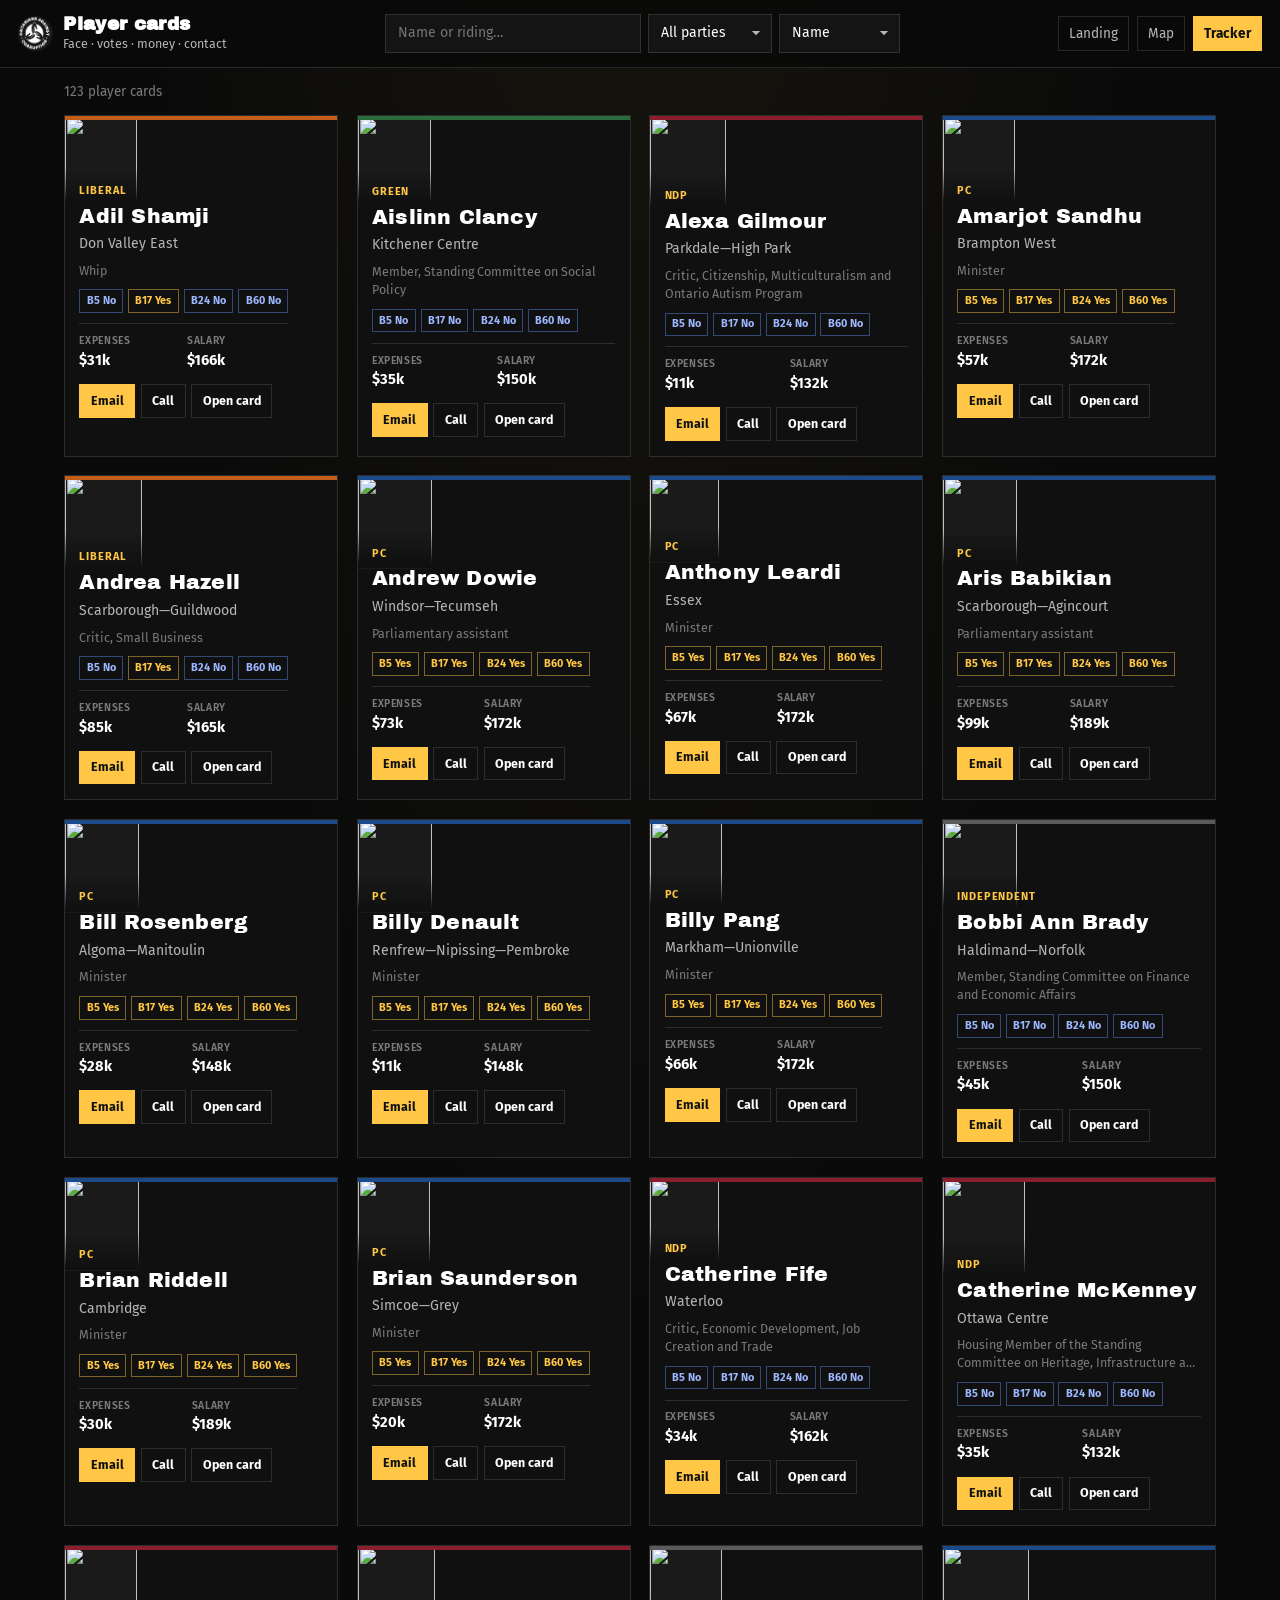
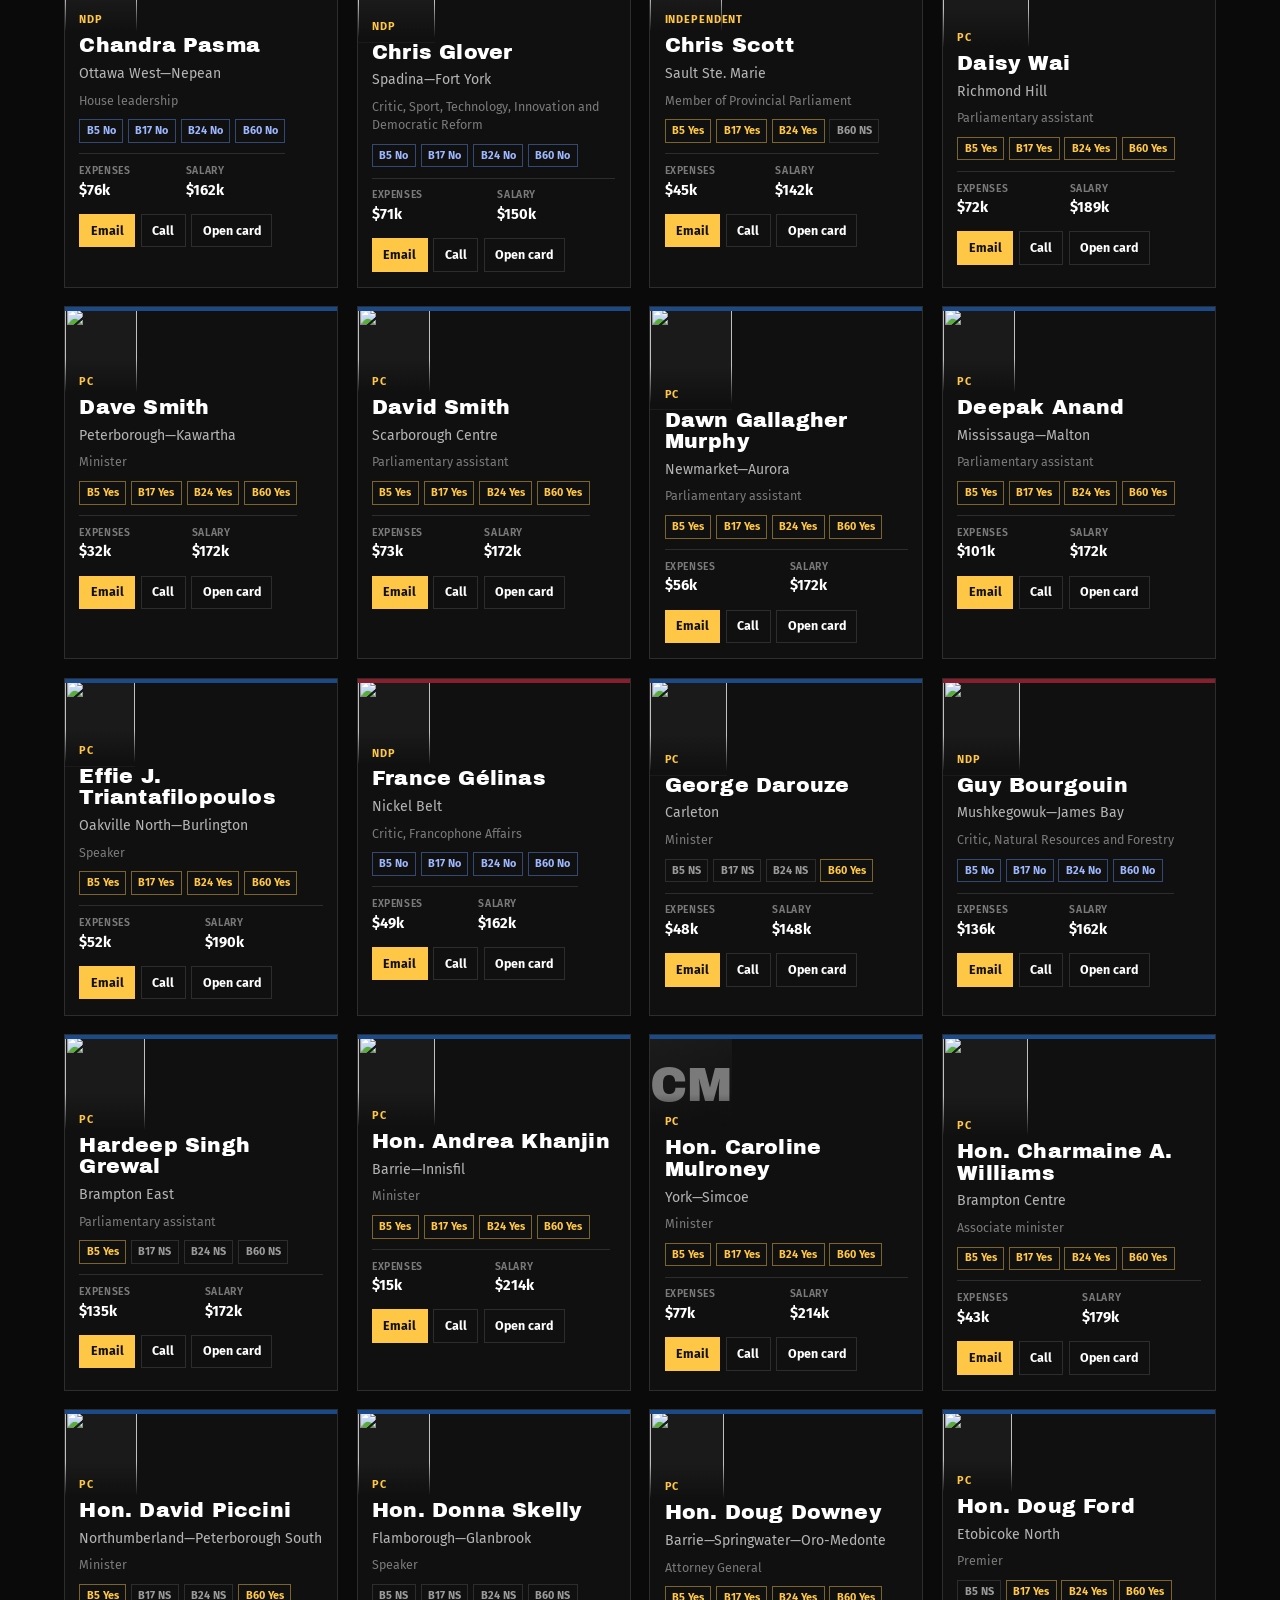
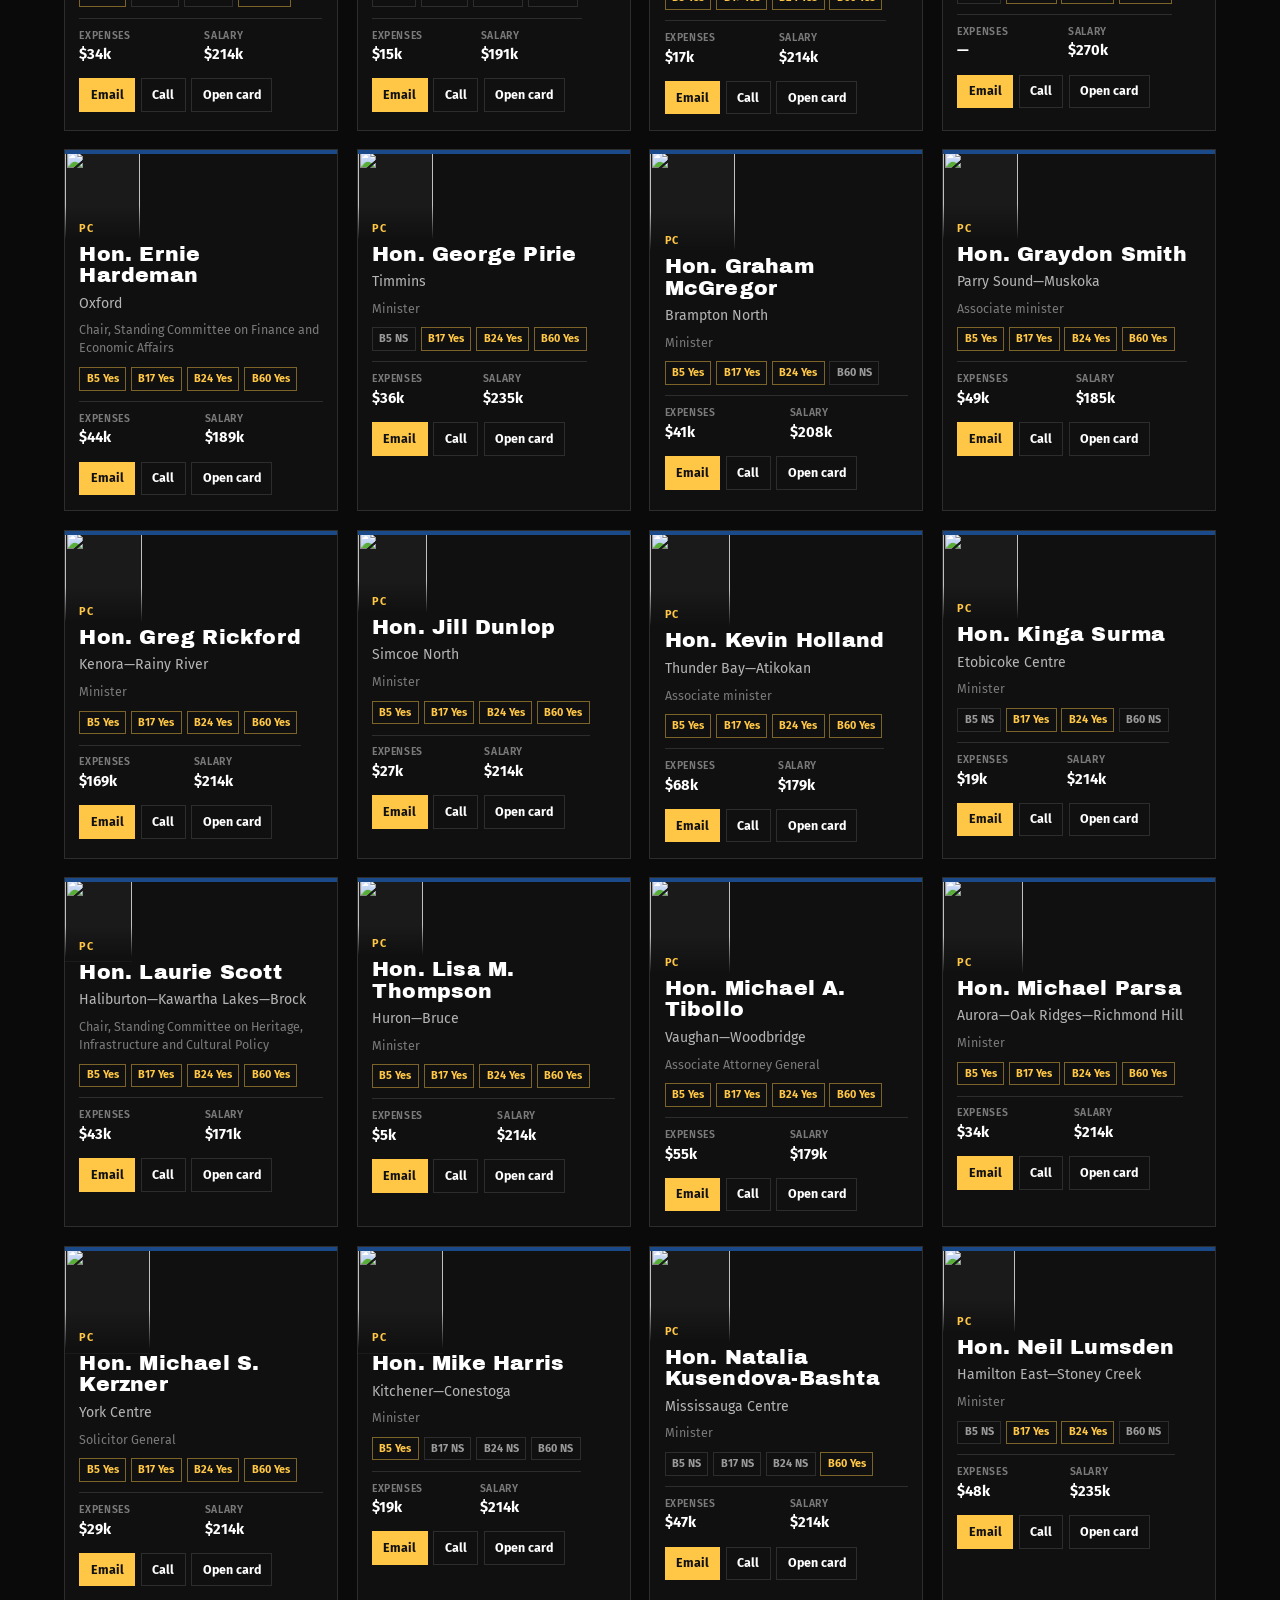
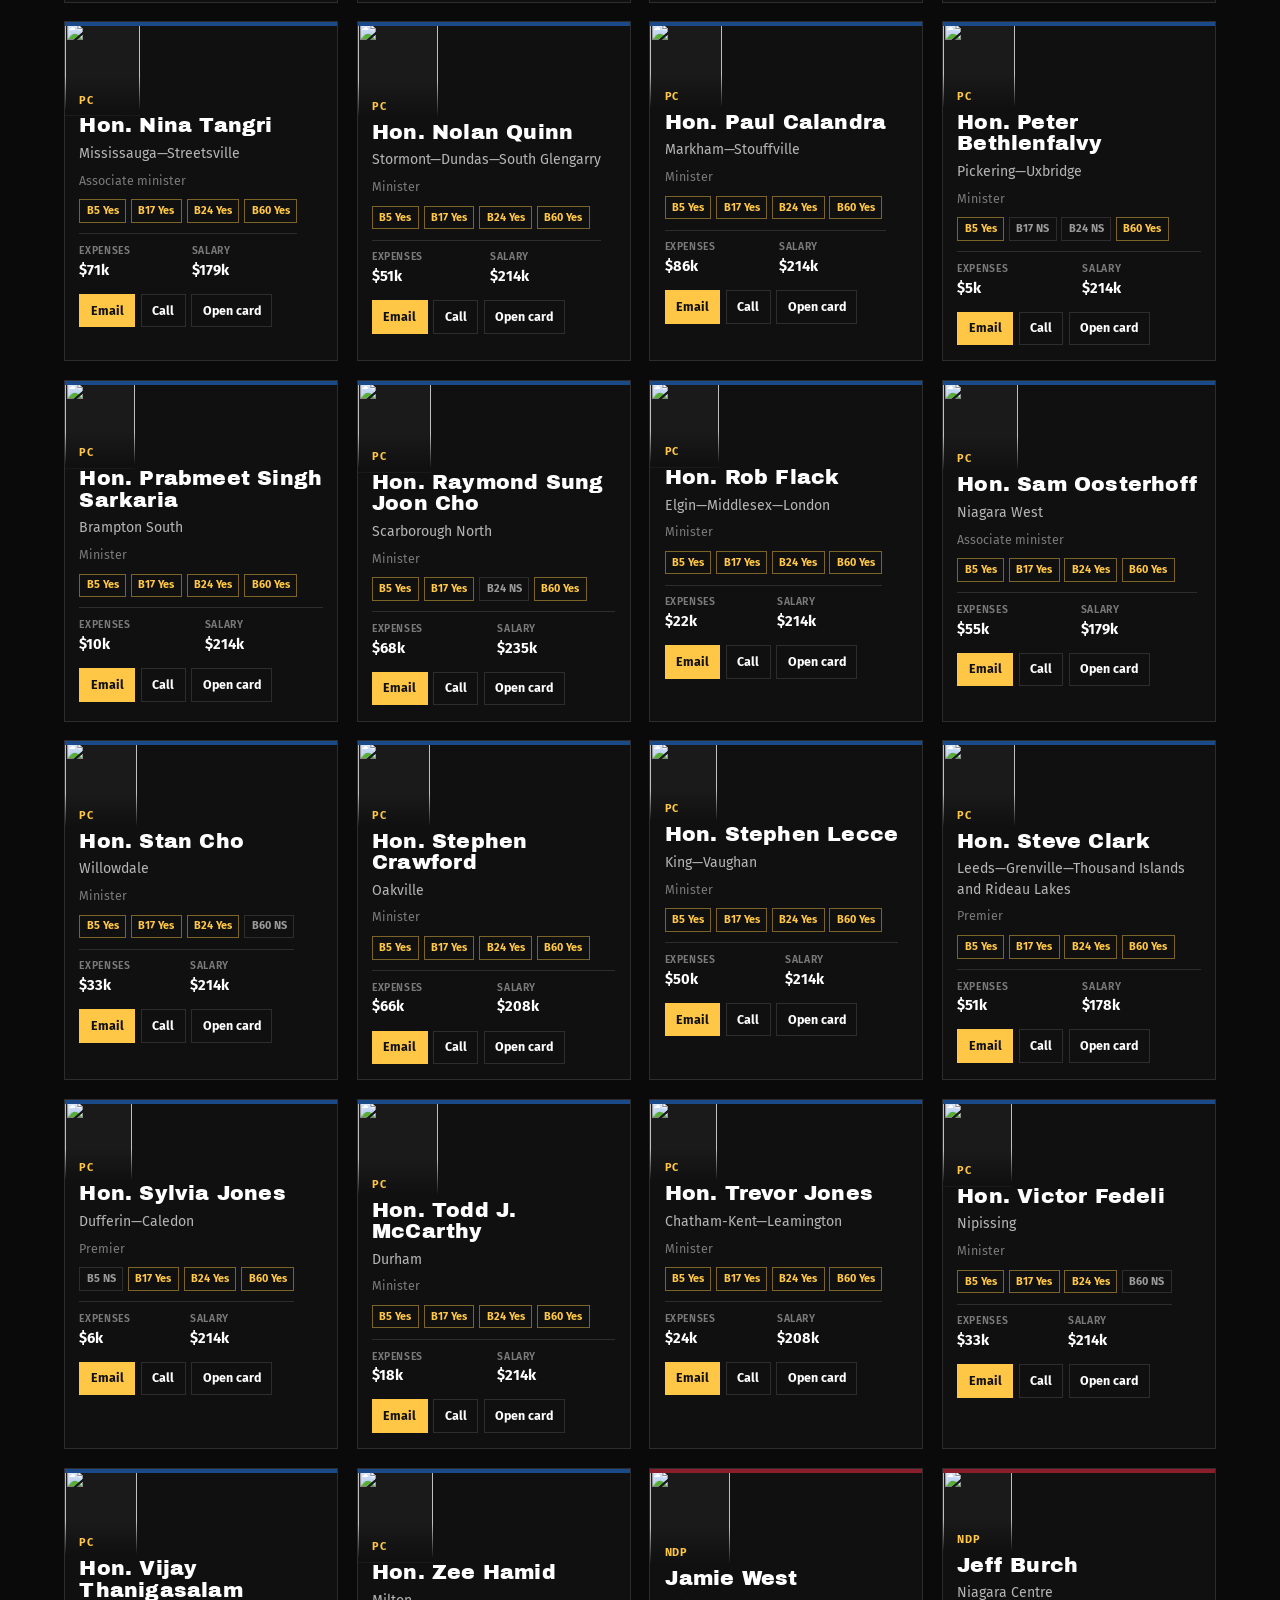
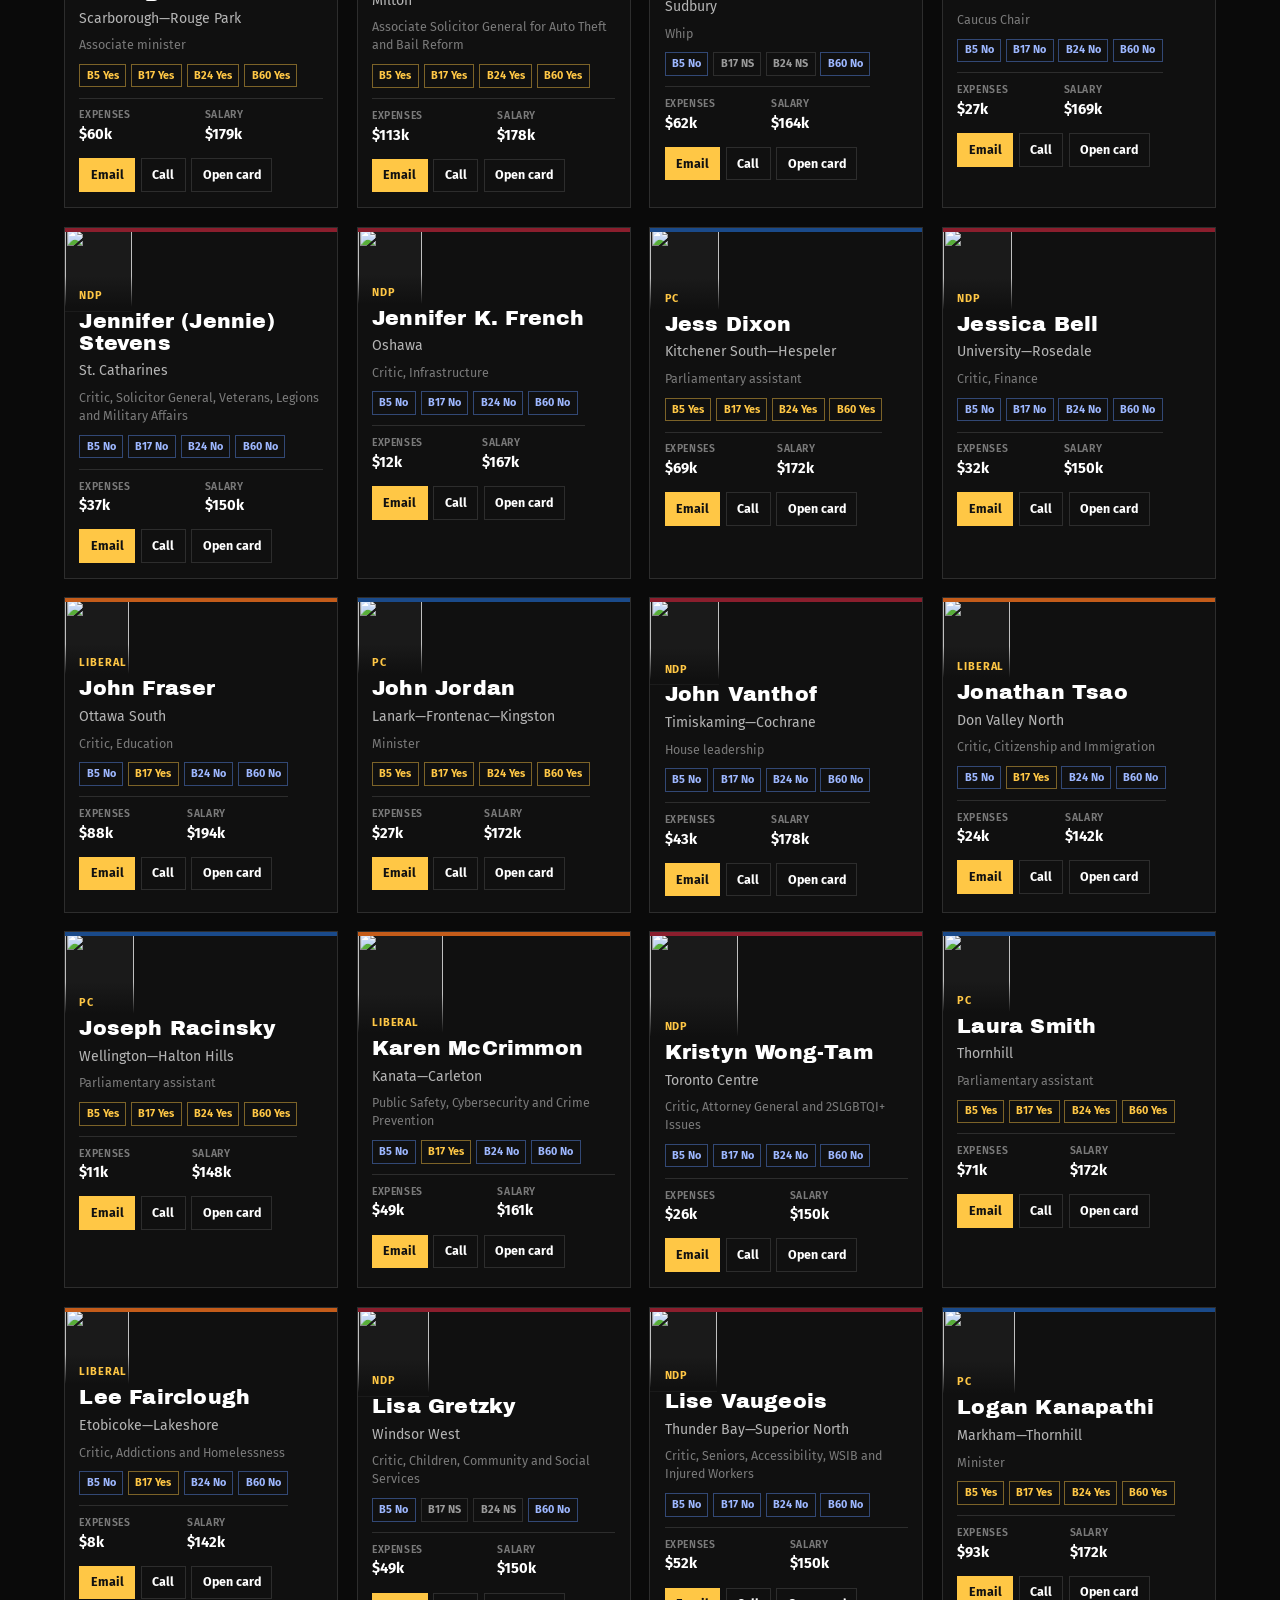
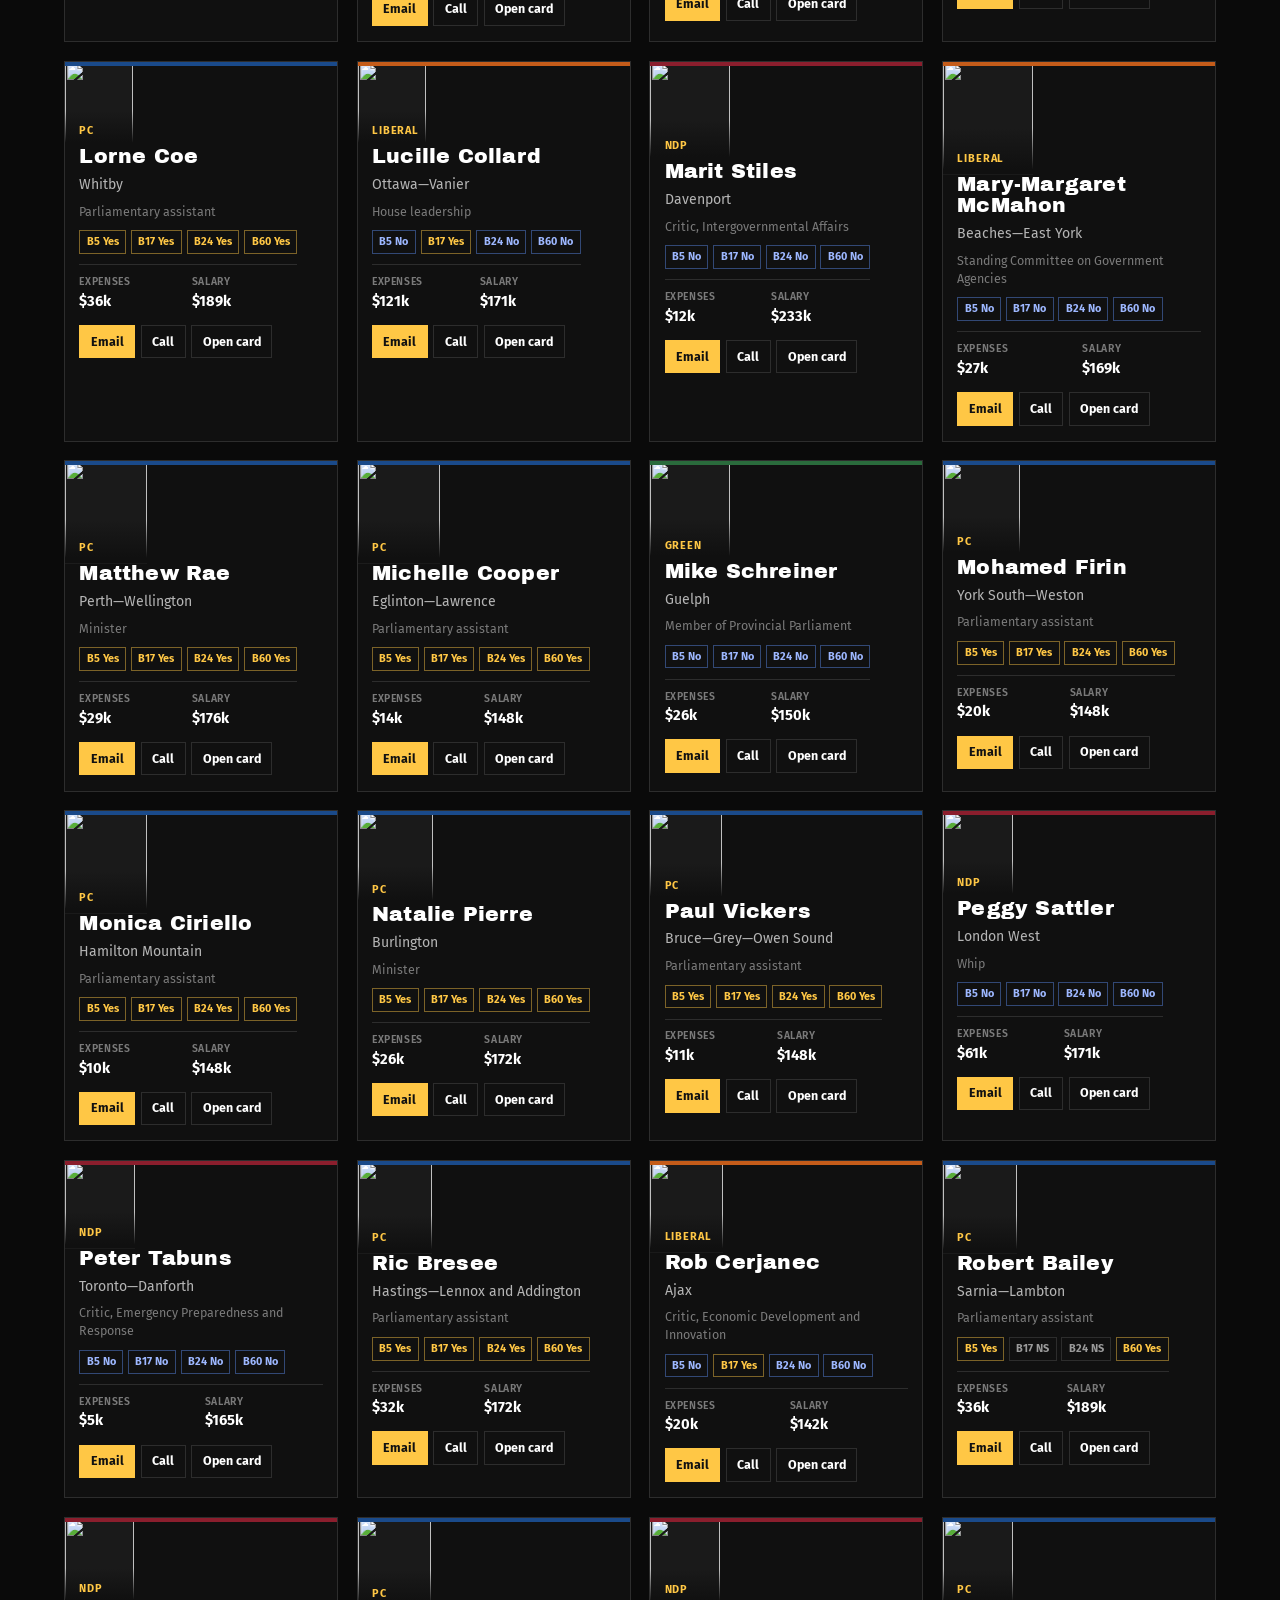
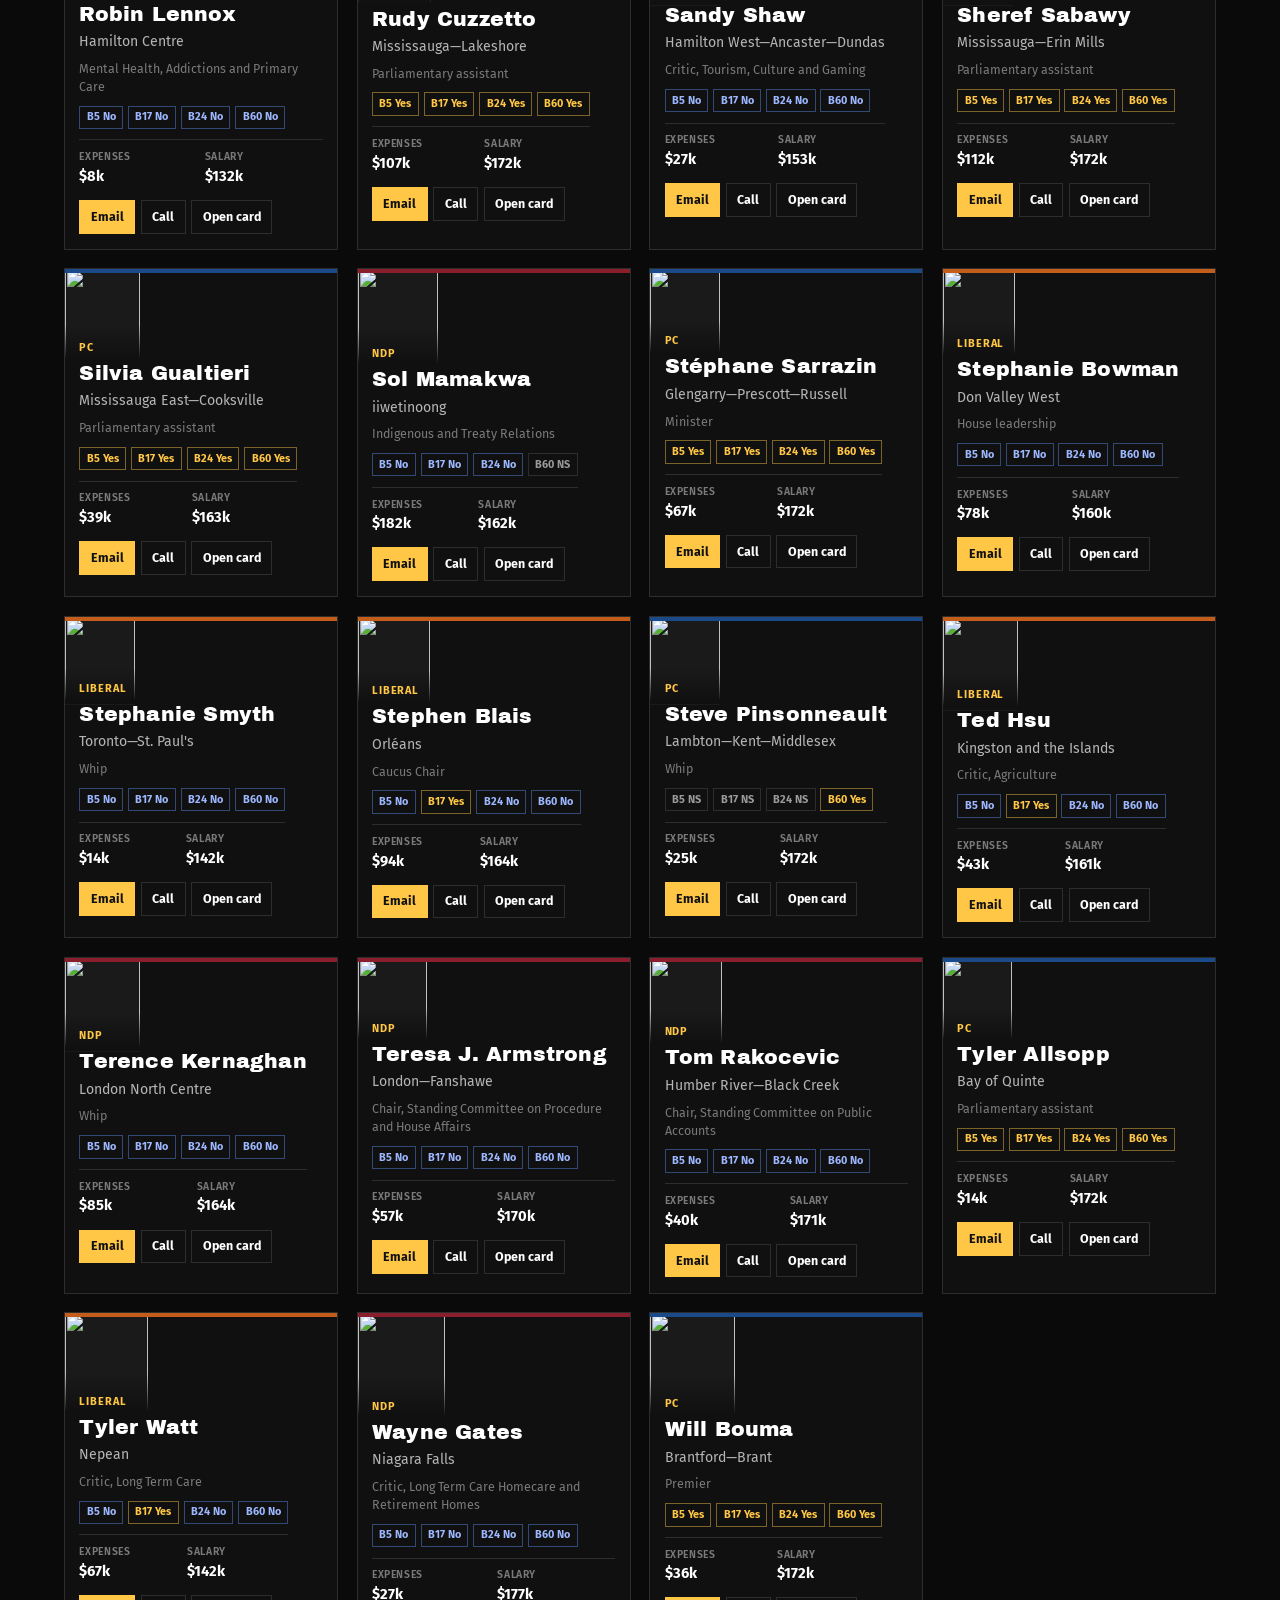
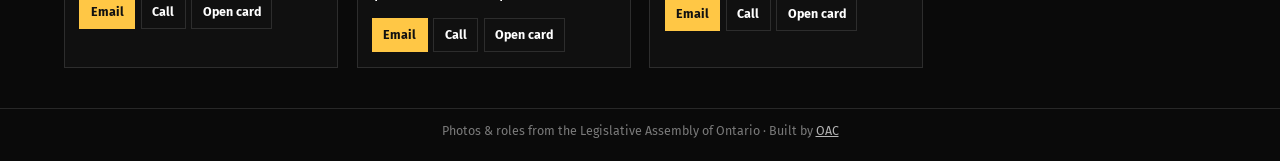
==== cards.html @ 9217d5c0 "Add MPP player cards with photos and key stats. New gallery page turns each MPP into a face-forward " ====
<!DOCTYPE html>
<html lang="en">
<head>
  <meta charset="UTF-8">
  <meta name="viewport" content="width=device-width, initial-scale=1.0, viewport-fit=cover">
  <title>MPP player cards | OAC</title>
  <meta name="description" content="Ontario MPP player cards — face, riding, key votes, expenses, and contact. Built by Ontarians Against Corruption.">
  <link rel="preconnect" href="https://fonts.googleapis.com">
  <link rel="preconnect" href="https://fonts.gstatic.com" crossorigin>
  <link href="https://fonts.googleapis.com/css2?family=Archivo+Black&family=Fira+Sans:wght@400;500;600;700&display=swap" rel="stylesheet">
  <link rel="stylesheet" href="cards.css">
</head>
<body>
  <header class="top">
    <div class="brand">
      <img src="assets/onac.png" alt="" width="36" height="36">
      <div>
        <h1>Player cards</h1>
        <p>Face · votes · money · contact</p>
      </div>
    </div>
    <div class="filters">
      <label class="sr" for="q">Search</label>
      <input id="q" type="search" placeholder="Name or riding…" autocomplete="off">
      <label class="sr" for="party">Party</label>
      <select id="party">
        <option value="">All parties</option>
        <option value="Progressive Conservative">PC</option>
        <option value="New Democratic">NDP</option>
        <option value="Liberal">Liberal</option>
        <option value="Green">Green</option>
        <option value="Independent">Independent</option>
      </select>
      <label class="sr" for="sort">Sort</label>
      <select id="sort">
        <option value="name">Name</option>
        <option value="expenses">Expenses ↓</option>
        <option value="salary">Salary ↓</option>
        <option value="riding">Riding</option>
      </select>
    </div>
    <nav class="nav-links" aria-label="Related pages">
      <a href="landing.html">Landing</a>
      <a href="map.html">Map</a>
      <a class="primary" href="./?embed=1">Tracker</a>
    </nav>
  </header>

  <p class="count" id="count" aria-live="polite"></p>
  <main class="grid" id="grid"></main>

  <footer class="foot">
    <p>Photos &amp; roles from the Legislative Assembly of Ontario · Built by <a href="https://onac.ca/">OAC</a></p>
  </footer>

  <div class="lightbox" id="lightbox" hidden>
    <div class="lightbox-card" id="lightbox-card" role="dialog" aria-modal="true" aria-labelledby="lb-name"></div>
  </div>

  <script src="shared.js"></script>
  <script src="cards-app.js"></script>
</body>
</html>
---- cards.css ----
:root {
  --bg: #0a0a0a;
  --bg-2: #141414;
  --ink: #ffffff;
  --muted: #b5b5b5;
  --dim: #7a7a7a;
  --yellow: #ffc745;
  --yellow-ink: #111111;
  --line: rgba(255, 255, 255, 0.12);
  --pc: #1a4a8a;
  --ndp: #8b1e2d;
  --liberal: #c45c1a;
  --green: #2a6b3c;
  --ind: #5a5a5a;
  --font: "Fira Sans", system-ui, sans-serif;
  --display: "Archivo Black", "Fira Sans", sans-serif;
}

*, *::before, *::after { box-sizing: border-box; margin: 0; padding: 0; }
html { scroll-behavior: smooth; }
body {
  font-family: var(--font);
  background:
    radial-gradient(ellipse 80% 40% at 50% -10%, rgba(255, 199, 69, 0.08), transparent 55%),
    var(--bg);
  color: var(--ink);
  line-height: 1.45;
  -webkit-font-smoothing: antialiased;
  min-height: 100dvh;
}
a { color: inherit; }
.sr {
  position: absolute;
  width: 1px; height: 1px;
  overflow: hidden;
  clip: rect(0 0 0 0);
}

.top {
  position: sticky;
  top: 0;
  z-index: 40;
  display: flex;
  flex-wrap: wrap;
  gap: 0.75rem 1.25rem;
  align-items: center;
  justify-content: space-between;
  padding: 0.85rem 1.1rem;
  border-bottom: 1px solid var(--line);
  background: rgba(10, 10, 10, 0.94);
  backdrop-filter: blur(10px);
}
.brand { display: flex; align-items: center; gap: 0.65rem; }
.brand img { width: 2.2rem; height: 2.2rem; border-radius: 50%; background: #000; }
.brand h1 {
  font-family: var(--display);
  font-size: 1.15rem;
  letter-spacing: 0.02em;
  line-height: 1.1;
}
.brand p { font-size: 0.78rem; color: var(--muted); margin-top: 0.1rem; }

.filters {
  display: flex;
  flex-wrap: wrap;
  gap: 0.45rem;
  align-items: center;
  flex: 1;
  justify-content: center;
}
.filters input,
.filters select {
  appearance: none;
  background: var(--bg-2);
  color: var(--ink);
  border: 1px solid var(--line);
  font: inherit;
  font-size: 0.88rem;
  padding: 0.5rem 0.75rem;
  min-height: 2.4rem;
}
.filters input { min-width: min(16rem, 100%); }
.filters select {
  background-image: url("data:image/svg+xml,%3Csvg xmlns='http://www.w3.org/2000/svg' width='12' height='8' viewBox='0 0 12 8'%3E%3Cpath fill='%23b5b5b5' d='M1 1l5 5 5-5'/%3E%3C/svg%3E");
  background-repeat: no-repeat;
  background-position: right 0.65rem center;
  background-size: 10px;
  padding-right: 1.8rem;
}

.nav-links { display: flex; flex-wrap: wrap; gap: 0.45rem; }
.nav-links a {
  font-size: 0.85rem;
  color: var(--muted);
  text-decoration: none;
  border: 1px solid var(--line);
  padding: 0.4rem 0.65rem;
}
.nav-links a:hover { color: var(--yellow); border-color: var(--yellow); }
.nav-links a.primary {
  background: var(--yellow);
  color: var(--yellow-ink);
  border-color: var(--yellow);
  font-weight: 700;
}

.count {
  width: min(100% - 2rem, 72rem);
  margin: 0.85rem auto 0;
  font-size: 0.84rem;
  color: var(--dim);
}

.grid {
  width: min(100% - 2rem, 72rem);
  margin: 0.85rem auto 2.5rem;
  display: grid;
  grid-template-columns: repeat(auto-fill, minmax(16.5rem, 1fr));
  gap: 1.15rem;
}

.player {
  position: relative;
  display: flex;
  flex-direction: column;
  border: 1px solid var(--line);
  background: #101010;
  overflow: hidden;
  cursor: pointer;
  text-align: left;
  color: inherit;
  font: inherit;
  padding: 0;
  transition: transform 0.2s ease, border-color 0.2s ease, box-shadow 0.2s ease;
  animation: rise 0.5s ease both;
}
.player:hover,
.player:focus-visible {
  transform: translateY(-4px);
  border-color: rgba(255, 199, 69, 0.55);
  box-shadow: 0 14px 36px rgba(0, 0, 0, 0.45);
  outline: none;
}
.player::before {
  content: "";
  position: absolute;
  inset: 0 0 auto 0;
  height: 4px;
  background: var(--party, var(--yellow));
  z-index: 2;
}

.player-photo {
  position: relative;
  aspect-ratio: 4 / 5;
  background: #1a1a1a;
  overflow: hidden;
}
.player-photo img {
  width: 100%;
  height: 100%;
  object-fit: cover;
  object-position: center top;
  display: block;
}
.player-photo .fallback {
  width: 100%;
  height: 100%;
  display: grid;
  place-items: center;
  font-family: var(--display);
  font-size: 3rem;
  color: var(--dim);
  background: linear-gradient(160deg, #1c1c1c, #0e0e0e);
}
.player-photo::after {
  content: "";
  position: absolute;
  inset: auto 0 0;
  height: 42%;
  background: linear-gradient(transparent, #101010 88%);
  pointer-events: none;
}

.player-body {
  position: relative;
  z-index: 1;
  padding: 0.15rem 0.9rem 0.95rem;
  margin-top: -1.6rem;
  display: grid;
  gap: 0.45rem;
}
.player-party {
  font-size: 0.68rem;
  font-weight: 700;
  letter-spacing: 0.08em;
  text-transform: uppercase;
  color: var(--yellow);
}
.player-name {
  font-family: var(--display);
  font-size: 1.28rem;
  line-height: 1.05;
  letter-spacing: 0.01em;
}
.player-riding {
  font-size: 0.88rem;
  color: var(--muted);
}
.player-role {
  font-size: 0.78rem;
  color: var(--dim);
  display: -webkit-box;
  -webkit-line-clamp: 2;
  -webkit-box-orient: vertical;
  overflow: hidden;
}

.vote-strip {
  display: flex;
  flex-wrap: wrap;
  gap: 0.3rem;
  margin-top: 0.15rem;
}
.vote-chip {
  font-size: 0.68rem;
  font-weight: 700;
  padding: 0.18rem 0.4rem;
  border: 1px solid var(--line);
  color: var(--muted);
}
.vote-chip.yes { color: var(--yellow); border-color: rgba(255, 199, 69, 0.45); }
.vote-chip.no { color: #9db7ff; border-color: rgba(91, 141, 239, 0.45); }
.vote-chip.noshow,
.vote-chip.na { color: #9a9a9a; }

.stat-row {
  display: grid;
  grid-template-columns: 1fr 1fr;
  gap: 0.45rem;
  margin-top: 0.2rem;
  padding-top: 0.55rem;
  border-top: 1px solid var(--line);
}
.stat-row div { display: grid; gap: 0.1rem; }
.stat-row span:first-child {
  font-size: 0.65rem;
  text-transform: uppercase;
  letter-spacing: 0.06em;
  color: var(--dim);
  font-weight: 600;
}
.stat-row span:last-child {
  font-size: 0.92rem;
  font-weight: 700;
}

.player-actions {
  display: flex;
  flex-wrap: wrap;
  gap: 0.35rem;
  margin-top: 0.35rem;
}
.btn {
  display: inline-flex;
  align-items: center;
  justify-content: center;
  text-decoration: none;
  font-weight: 700;
  font-size: 0.78rem;
  min-height: 2.1rem;
  padding: 0.35rem 0.65rem;
  border: 1px solid transparent;
  cursor: pointer;
  font-family: inherit;
  background: transparent;
  color: var(--ink);
}
.btn-primary { background: var(--yellow); color: var(--yellow-ink); }
.btn-ghost { border-color: var(--line); }
.btn-ghost:hover { border-color: var(--yellow); color: var(--yellow); }

.foot {
  border-top: 1px solid var(--line);
  padding: 0.85rem 1.1rem 1.25rem;
  color: var(--dim);
  font-size: 0.78rem;
  text-align: center;
}
.foot a { color: var(--muted); }

.lightbox {
  position: fixed;
  inset: 0;
  z-index: 80;
  background: rgba(0, 0, 0, 0.82);
  display: grid;
  place-items: center;
  padding: 1rem;
  overflow: auto;
}
.lightbox[hidden] { display: none !important; }
.lightbox-card {
  width: min(26rem, 100%);
  background: #101010;
  border: 1px solid rgba(255, 199, 69, 0.35);
  position: relative;
}
.lb-close {
  position: absolute;
  top: 0.45rem;
  right: 0.45rem;
  z-index: 3;
  appearance: none;
  border: 0;
  background: rgba(0,0,0,0.55);
  color: #fff;
  width: 2rem;
  height: 2rem;
  font-size: 1.25rem;
  cursor: pointer;
}
.lb-photo {
  aspect-ratio: 4 / 5;
  max-height: 52vh;
  background: #1a1a1a;
  overflow: hidden;
}
.lb-photo img {
  width: 100%;
  height: 100%;
  object-fit: cover;
  object-position: center top;
}
.lb-body { padding: 1rem 1.05rem 1.15rem; display: grid; gap: 0.55rem; }
.lb-body h2 {
  font-family: var(--display);
  font-size: 1.65rem;
  line-height: 1.1;
}
.lb-meta { color: var(--muted); font-size: 0.95rem; }
.lb-votes { display: grid; gap: 0.35rem; }
.lb-vote {
  display: flex;
  justify-content: space-between;
  gap: 0.75rem;
  padding: 0.35rem 0;
  border-top: 1px solid var(--line);
  font-size: 0.9rem;
}
.lb-actions { display: flex; flex-wrap: wrap; gap: 0.45rem; margin-top: 0.35rem; }

@keyframes rise {
  from { opacity: 0; transform: translateY(10px); }
  to { opacity: 1; transform: none; }
}
@media (prefers-reduced-motion: reduce) {
  .player { animation: none; }
  .player:hover, .player:focus-visible { transform: none; }
}

@media (max-width: 720px) {
  .top { align-items: stretch; }
  .filters { justify-content: stretch; }
  .filters input, .filters select { width: 100%; min-width: 0; }
  .grid { grid-template-columns: repeat(2, minmax(0, 1fr)); gap: 0.75rem; }
  .player-name { font-size: 1.05rem; }
  .player-body { padding: 0.1rem 0.65rem 0.75rem; }
}
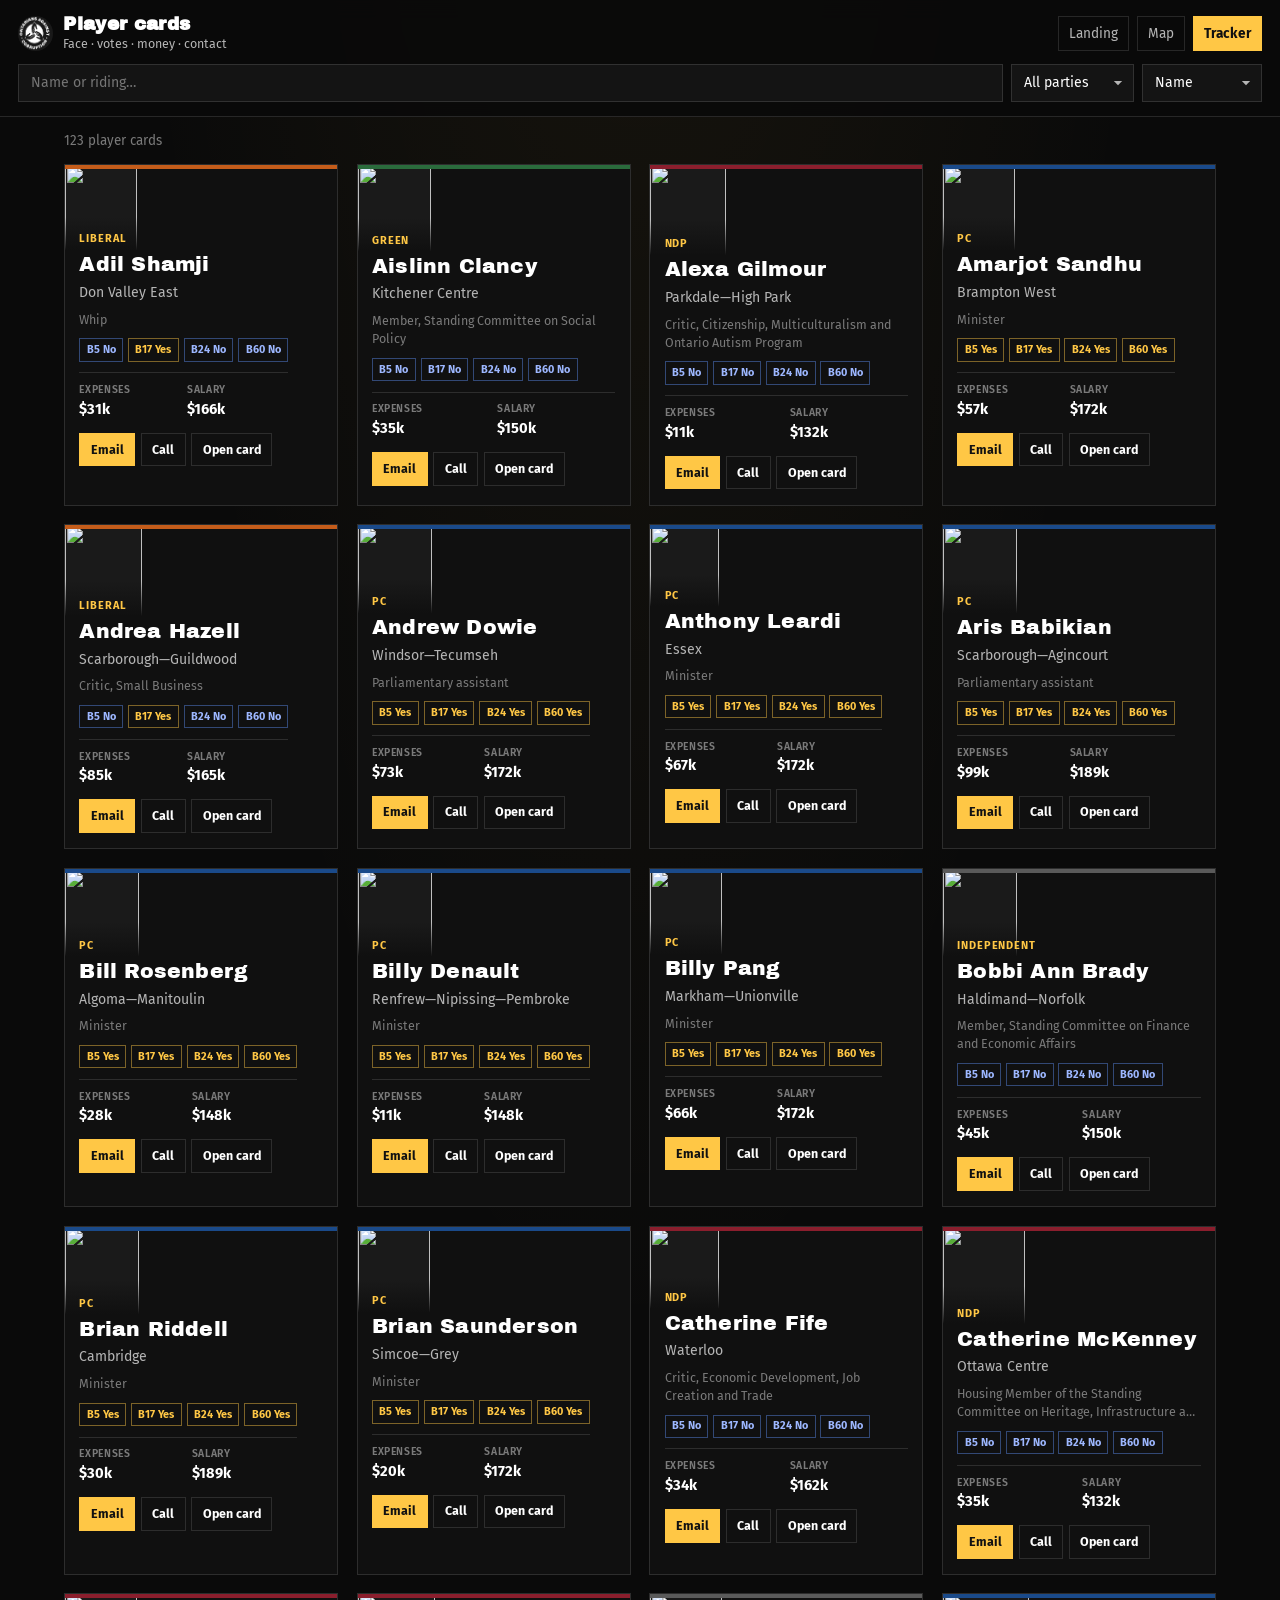
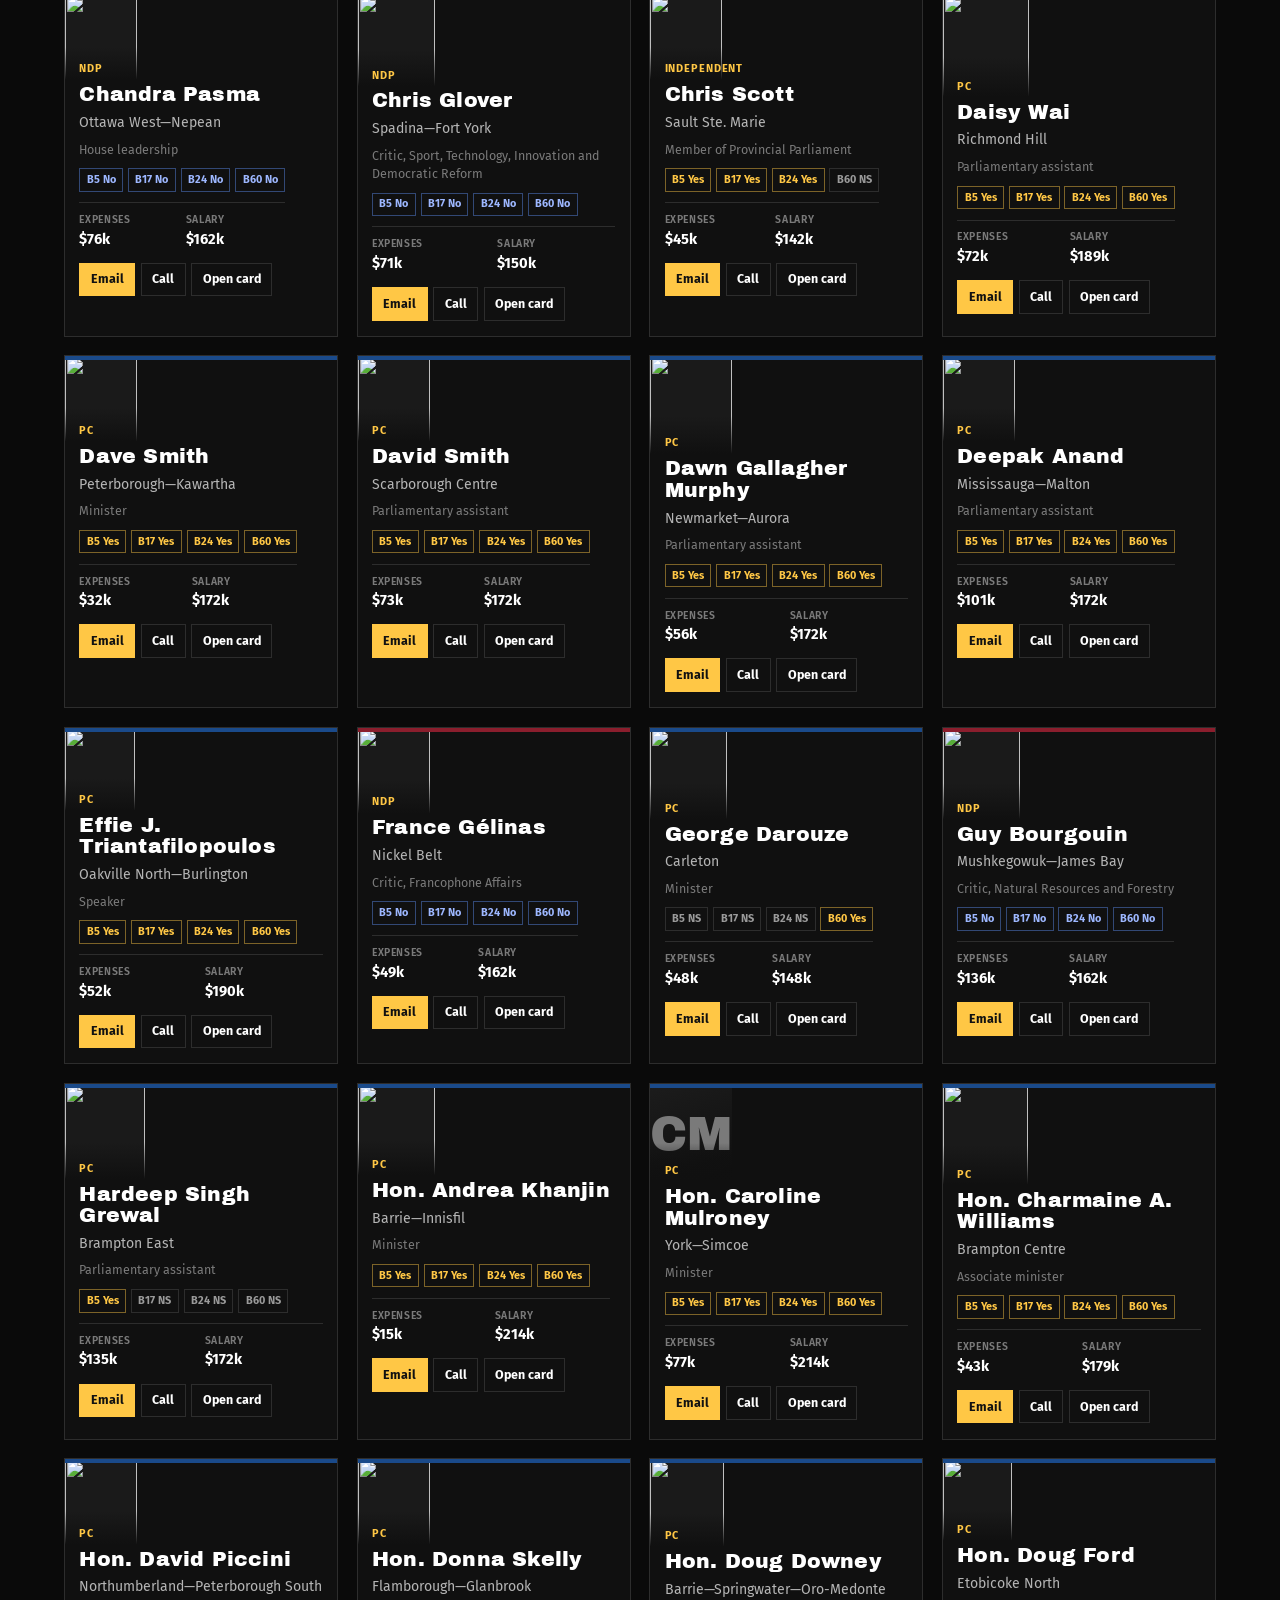
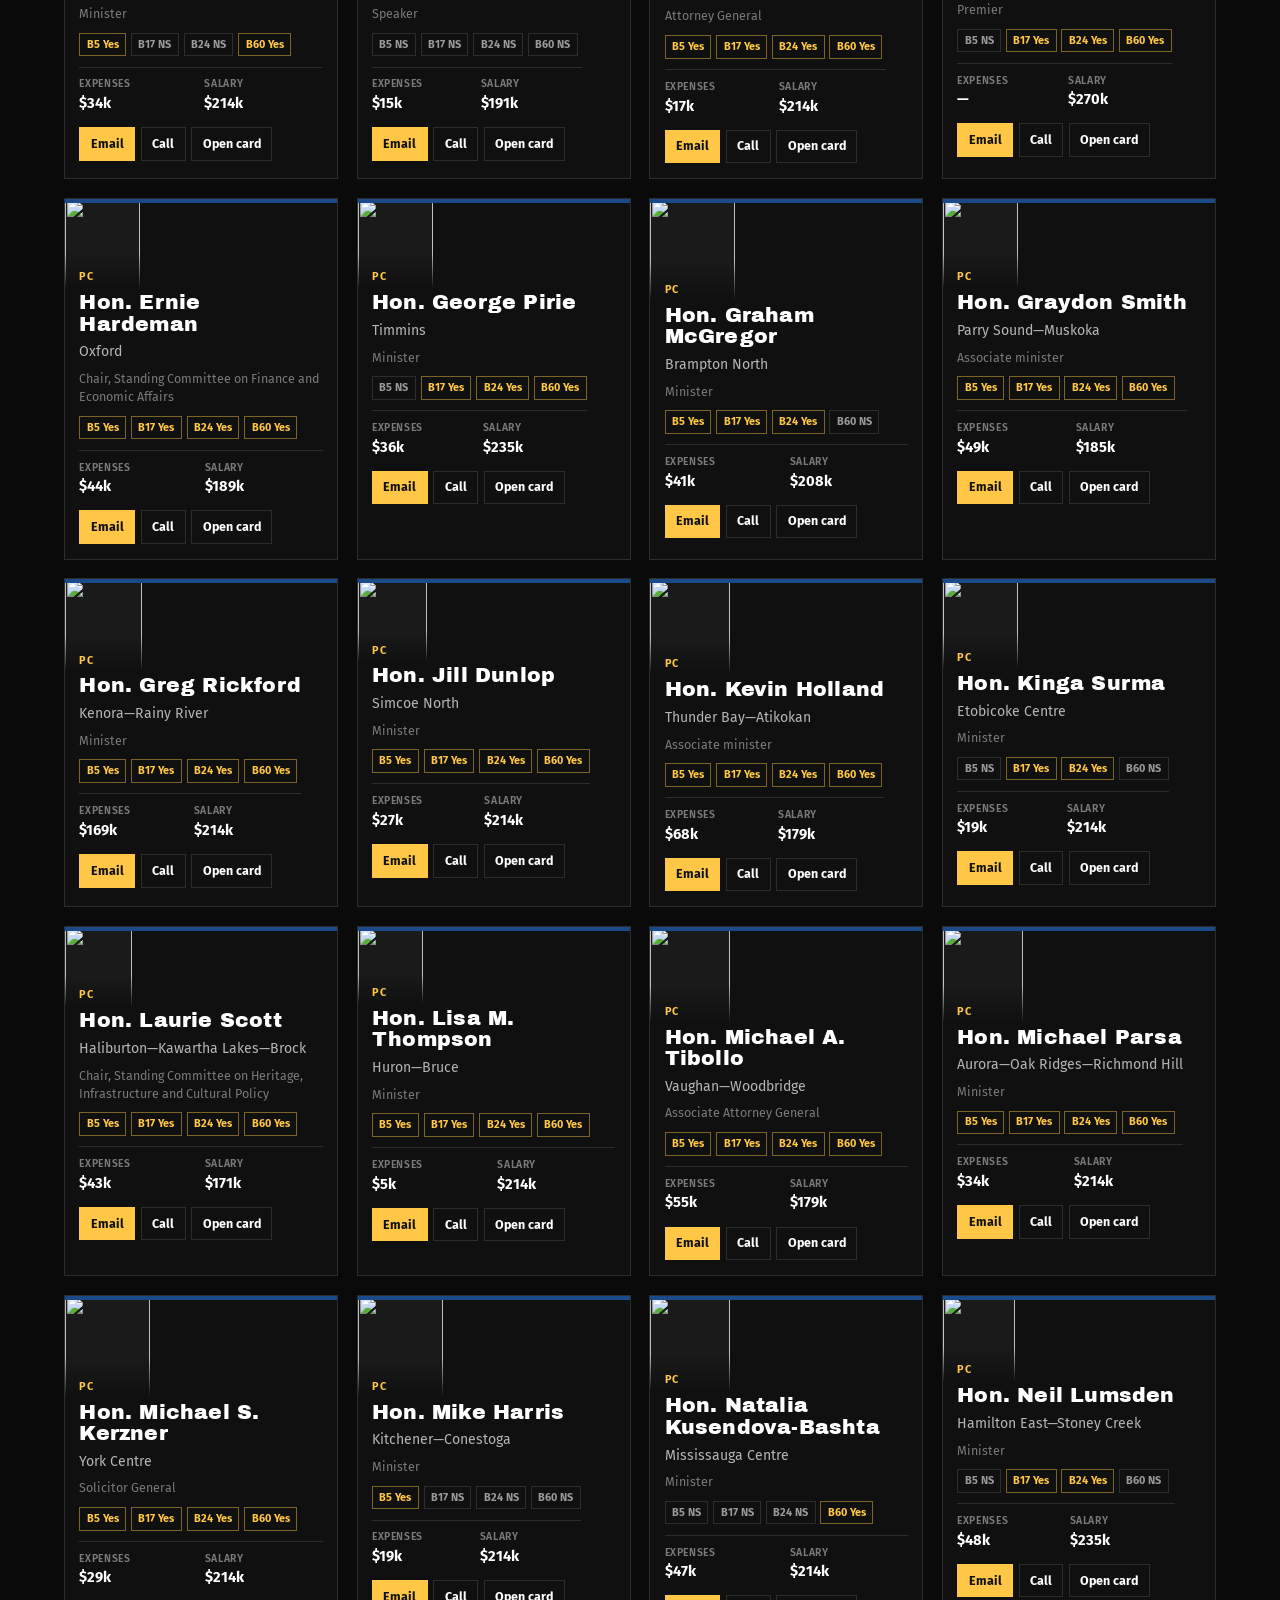
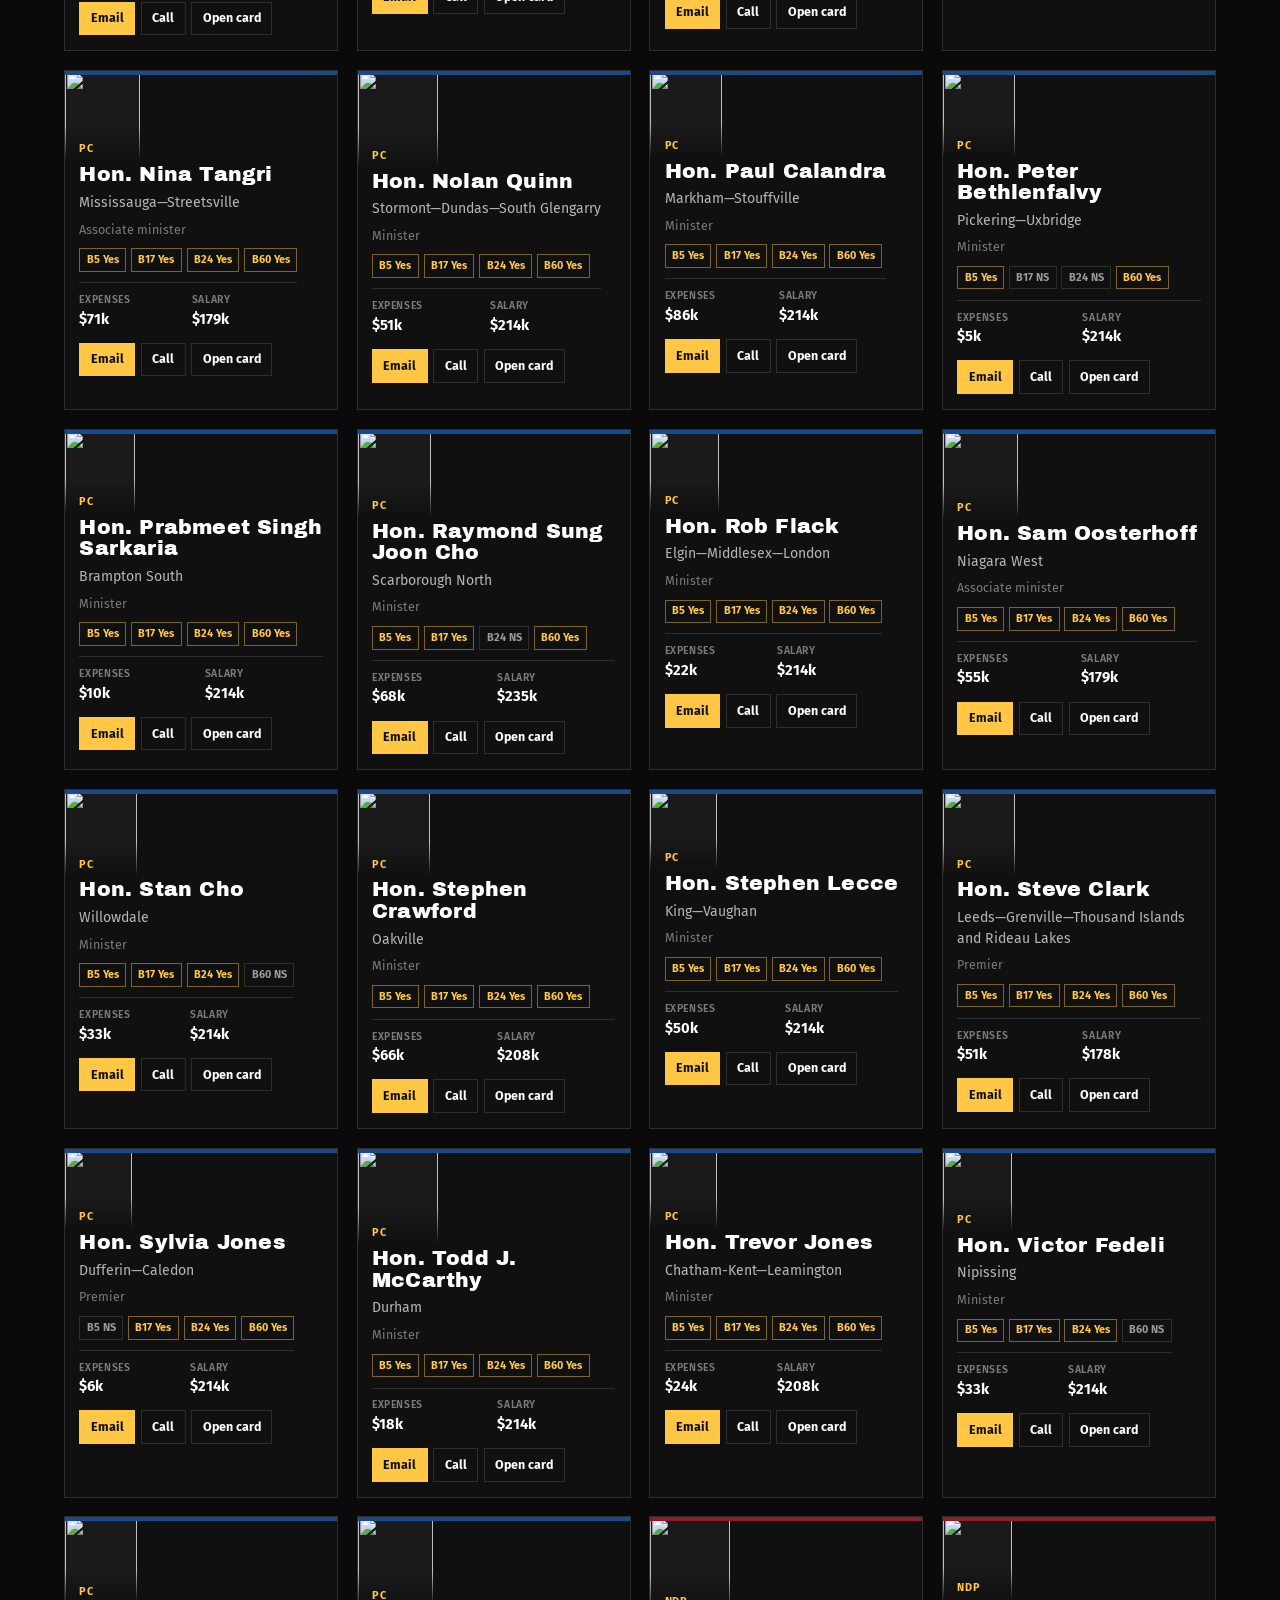
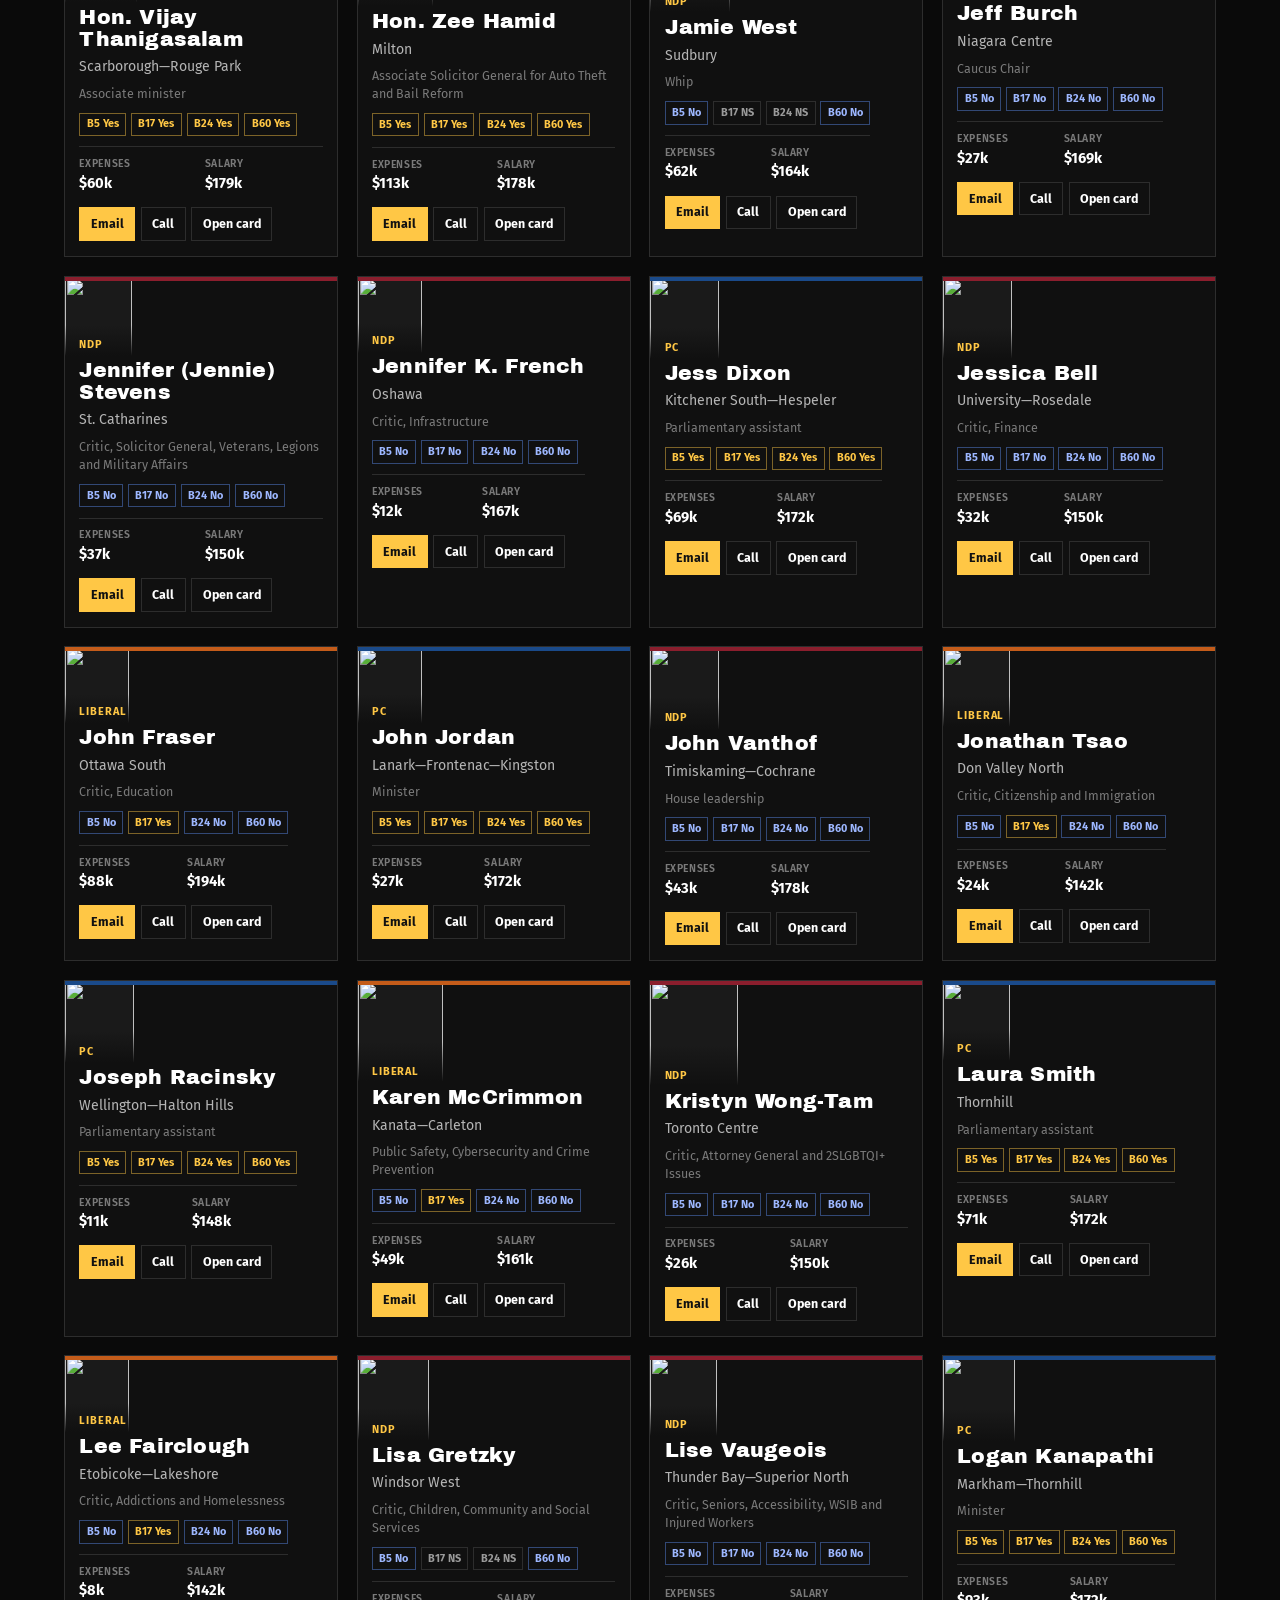
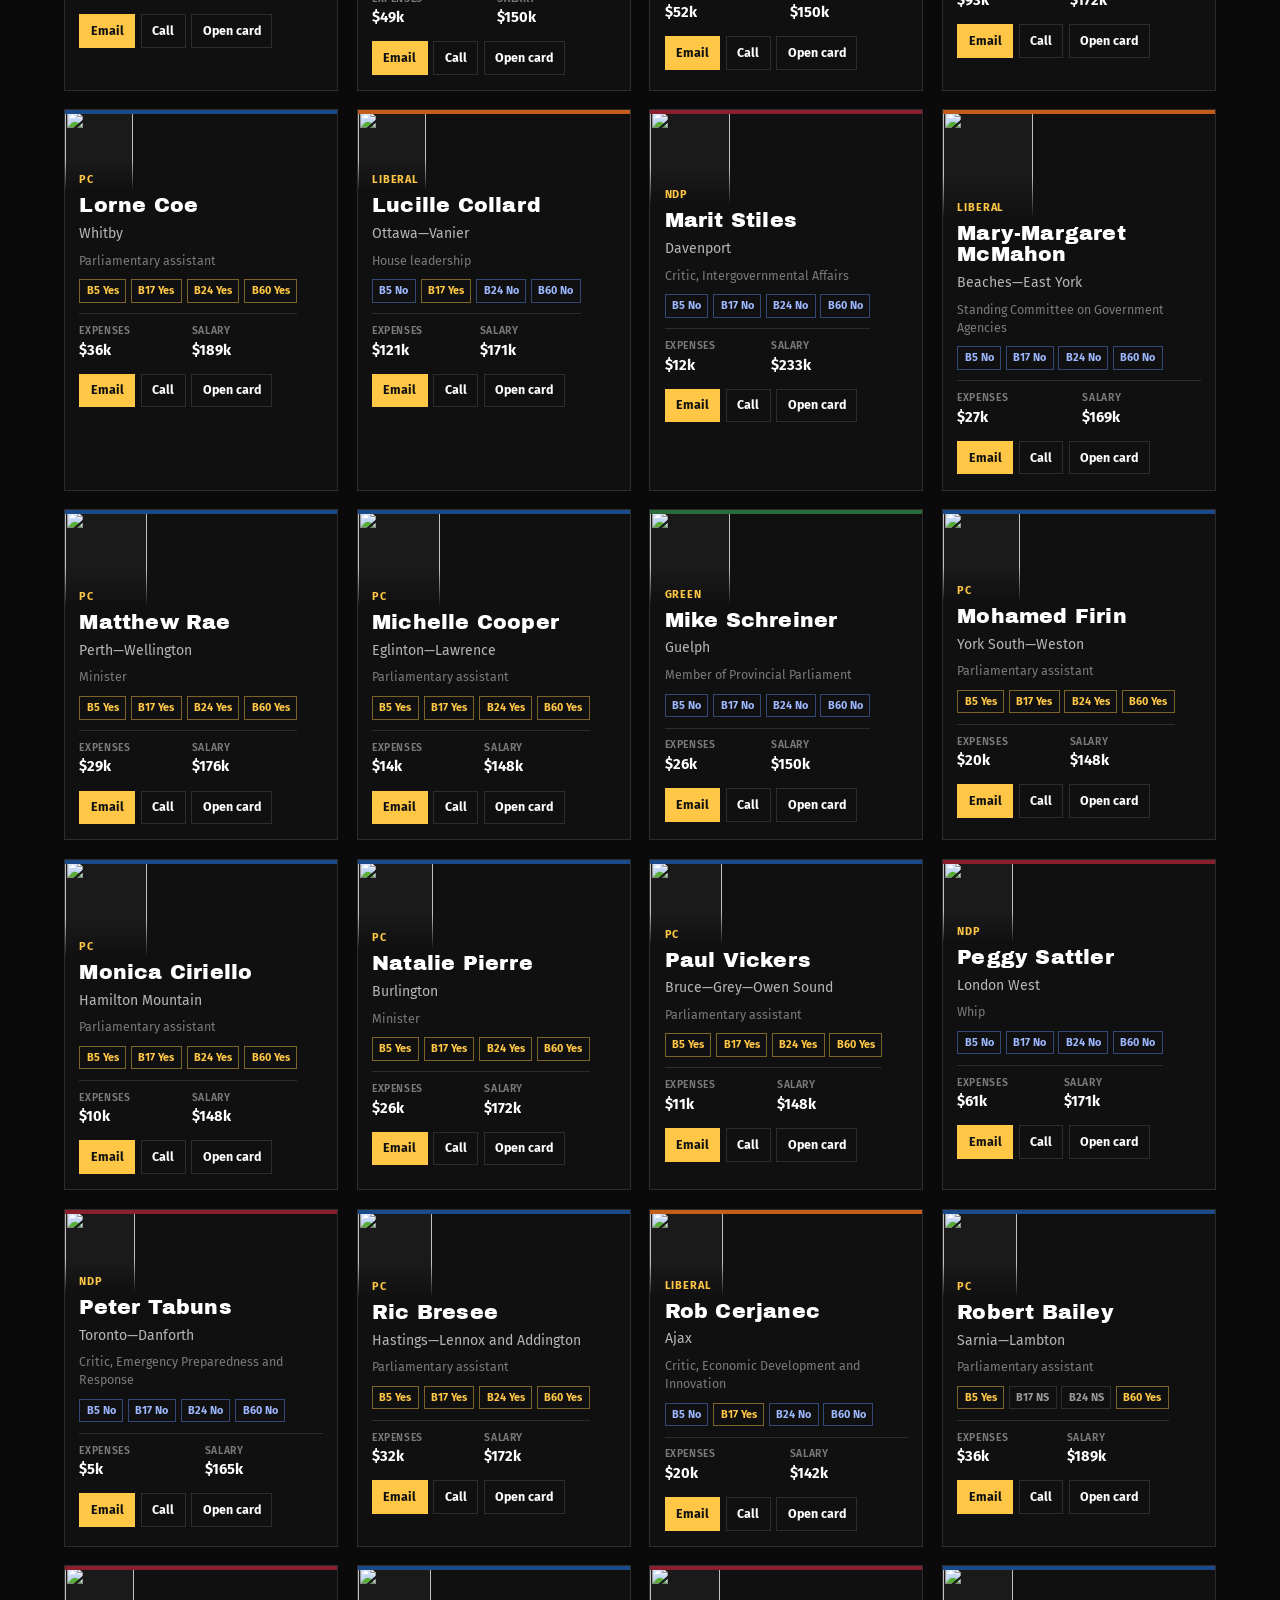
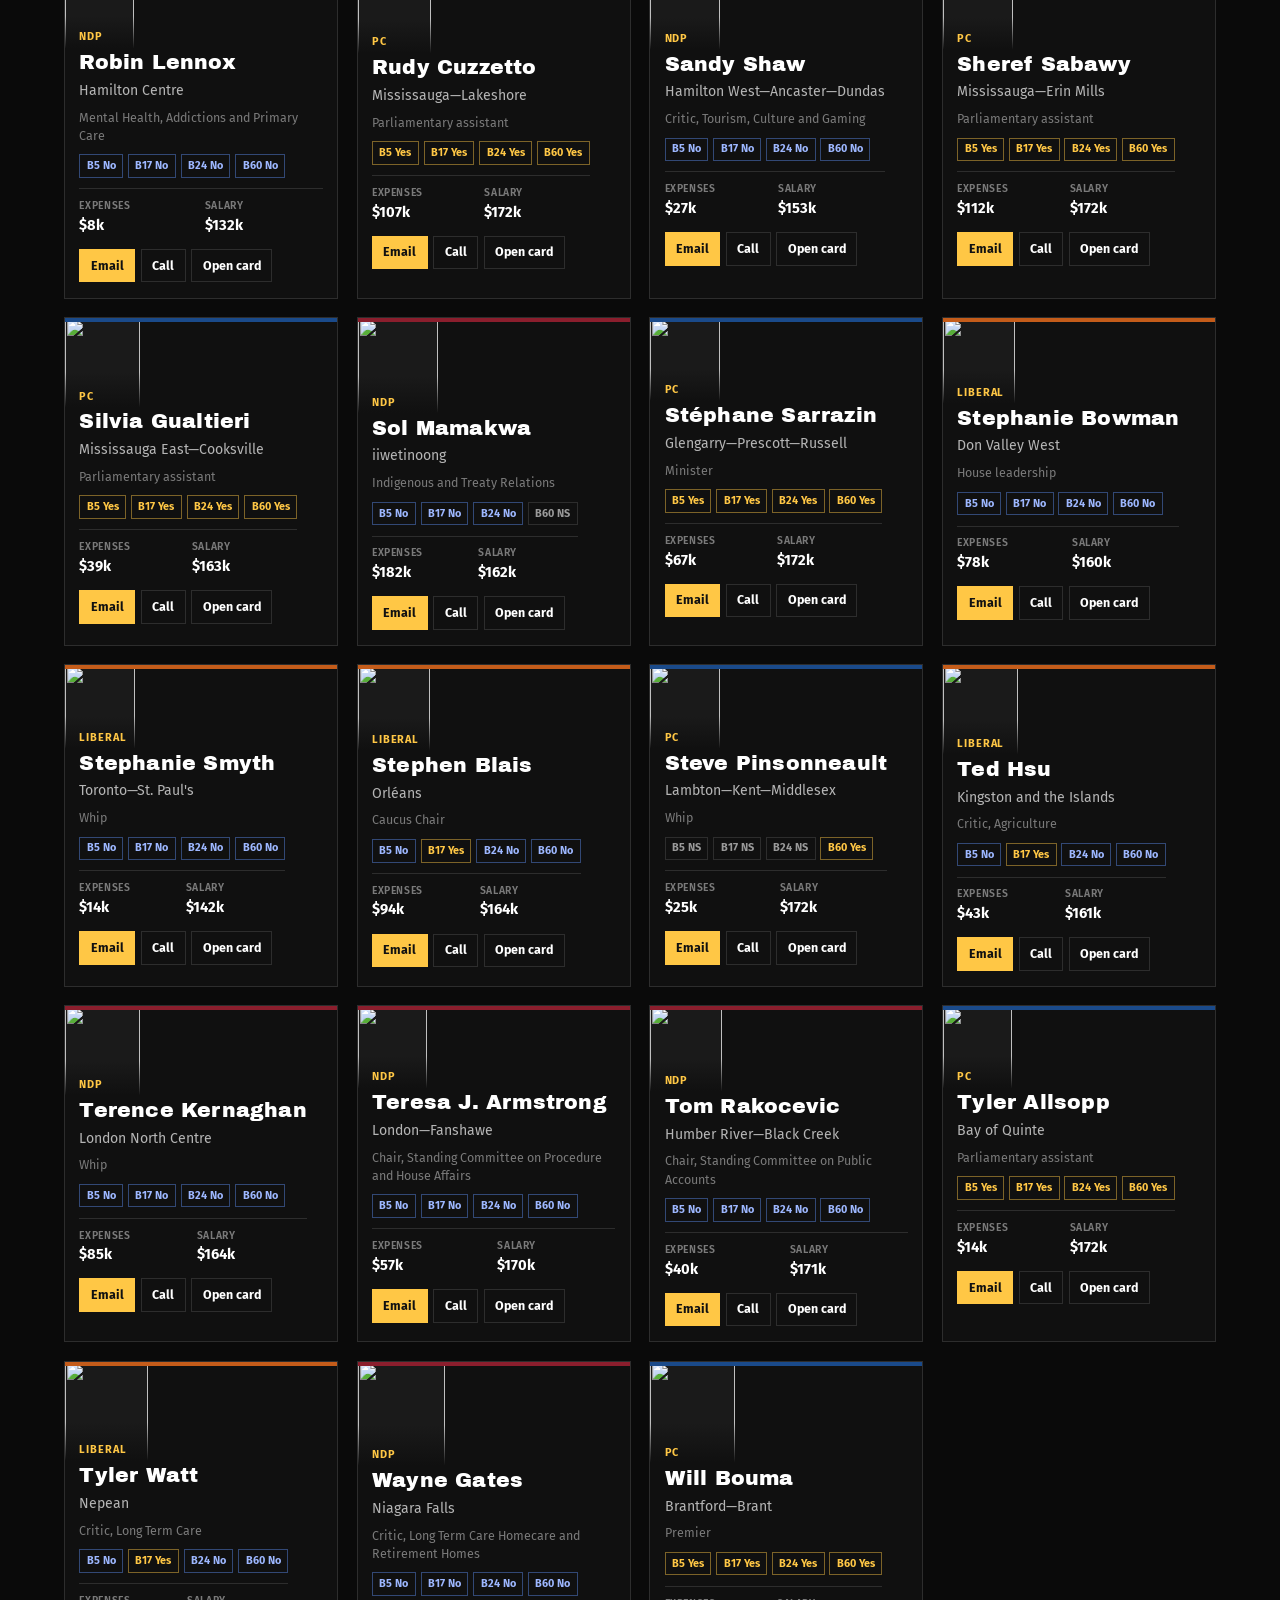
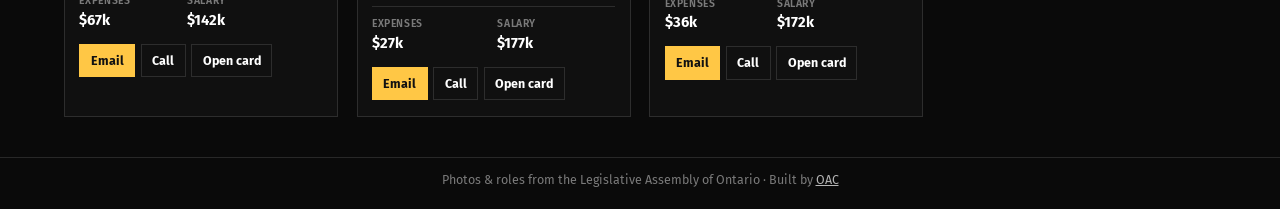
==== commit eb3f8ecf: "Polish player cards for mobile screens. Compact the sticky header, densify the two-column grid, hide" ====
--- a/cards.html
+++ b/cards.html
@@ -8,42 +8,46 @@
   <link rel="preconnect" href="https://fonts.googleapis.com">
   <link rel="preconnect" href="https://fonts.gstatic.com" crossorigin>
   <link href="https://fonts.googleapis.com/css2?family=Archivo+Black&family=Fira+Sans:wght@400;500;600;700&display=swap" rel="stylesheet">
-  <link rel="stylesheet" href="cards.css">
+  <link rel="stylesheet" href="cards.css?v=3">
 </head>
 <body>
   <header class="top">
-    <div class="brand">
-      <img src="assets/onac.png" alt="" width="36" height="36">
-      <div>
-        <h1>Player cards</h1>
-        <p>Face · votes · money · contact</p>
+    <div class="top-bar">
+      <div class="brand">
+        <img src="assets/onac.png" alt="" width="36" height="36">
+        <div>
+          <h1>Player cards</h1>
+          <p>Face · votes · money · contact</p>
+        </div>
       </div>
+      <nav class="nav-links" aria-label="Related pages">
+        <a href="landing.html">Landing</a>
+        <a href="map.html">Map</a>
+        <a class="primary" href="./?embed=1">Tracker</a>
+      </nav>
     </div>
     <div class="filters">
       <label class="sr" for="q">Search</label>
       <input id="q" type="search" placeholder="Name or riding…" autocomplete="off">
-      <label class="sr" for="party">Party</label>
-      <select id="party">
-        <option value="">All parties</option>
-        <option value="Progressive Conservative">PC</option>
-        <option value="New Democratic">NDP</option>
-        <option value="Liberal">Liberal</option>
-        <option value="Green">Green</option>
-        <option value="Independent">Independent</option>
-      </select>
-      <label class="sr" for="sort">Sort</label>
-      <select id="sort">
-        <option value="name">Name</option>
-        <option value="expenses">Expenses ↓</option>
-        <option value="salary">Salary ↓</option>
-        <option value="riding">Riding</option>
-      </select>
+      <div class="filter-row">
+        <label class="sr" for="party">Party</label>
+        <select id="party">
+          <option value="">All parties</option>
+          <option value="Progressive Conservative">PC</option>
+          <option value="New Democratic">NDP</option>
+          <option value="Liberal">Liberal</option>
+          <option value="Green">Green</option>
+          <option value="Independent">Independent</option>
+        </select>
+        <label class="sr" for="sort">Sort</label>
+        <select id="sort">
+          <option value="name">Name</option>
+          <option value="expenses">Expenses ↓</option>
+          <option value="salary">Salary ↓</option>
+          <option value="riding">Riding</option>
+        </select>
+      </div>
     </div>
-    <nav class="nav-links" aria-label="Related pages">
-      <a href="landing.html">Landing</a>
-      <a href="map.html">Map</a>
-      <a class="primary" href="./?embed=1">Tracker</a>
-    </nav>
   </header>
 
   <p class="count" id="count" aria-live="polite"></p>
--- a/cards.css
+++ b/cards.css
@@ -41,14 +41,19 @@
   top: 0;
   z-index: 40;
   display: flex;
-  flex-wrap: wrap;
-  gap: 0.75rem 1.25rem;
-  align-items: center;
-  justify-content: space-between;
+  flex-direction: column;
+  gap: 0.65rem;
   padding: 0.85rem 1.1rem;
   border-bottom: 1px solid var(--line);
   background: rgba(10, 10, 10, 0.94);
   backdrop-filter: blur(10px);
+}
+.top-bar {
+  display: flex;
+  flex-wrap: wrap;
+  gap: 0.65rem 1rem;
+  align-items: center;
+  justify-content: space-between;
 }
 .brand { display: flex; align-items: center; gap: 0.65rem; }
 .brand img { width: 2.2rem; height: 2.2rem; border-radius: 50%; background: #000; }
@@ -65,8 +70,12 @@
   flex-wrap: wrap;
   gap: 0.45rem;
   align-items: center;
-  flex: 1;
-  justify-content: center;
+}
+.filter-row {
+  display: flex;
+  flex-wrap: wrap;
+  gap: 0.45rem;
+  align-items: center;
 }
 .filters input,
 .filters select {
@@ -79,7 +88,7 @@
   padding: 0.5rem 0.75rem;
   min-height: 2.4rem;
 }
-.filters input { min-width: min(16rem, 100%); }
+.filters input { min-width: min(16rem, 100%); flex: 1; }
 .filters select {
   background-image: url("data:image/svg+xml,%3Csvg xmlns='http://www.w3.org/2000/svg' width='12' height='8' viewBox='0 0 12 8'%3E%3Cpath fill='%23b5b5b5' d='M1 1l5 5 5-5'/%3E%3C/svg%3E");
   background-repeat: no-repeat;
@@ -296,15 +305,21 @@
   background: rgba(0, 0, 0, 0.82);
   display: grid;
   place-items: center;
-  padding: 1rem;
-  overflow: auto;
+  padding: max(0.75rem, env(safe-area-inset-top)) max(0.75rem, env(safe-area-inset-right)) max(0.75rem, env(safe-area-inset-bottom)) max(0.75rem, env(safe-area-inset-left));
+  overflow-y: auto;
+  -webkit-overflow-scrolling: touch;
 }
 .lightbox[hidden] { display: none !important; }
 .lightbox-card {
-  width: min(26rem, 100%);
+  width: min(28rem, 100%);
+  max-height: min(90dvh, 920px);
   background: #101010;
   border: 1px solid rgba(255, 199, 69, 0.35);
   position: relative;
+  display: flex;
+  flex-direction: column;
+  overflow: hidden;
+  margin: auto;
 }
 .lb-close {
   position: absolute;
@@ -313,7 +328,7 @@
   z-index: 3;
   appearance: none;
   border: 0;
-  background: rgba(0,0,0,0.55);
+  background: rgba(0,0,0,0.65);
   color: #fff;
   width: 2rem;
   height: 2rem;
@@ -321,8 +336,8 @@
   cursor: pointer;
 }
 .lb-photo {
-  aspect-ratio: 4 / 5;
-  max-height: 52vh;
+  flex: 0 0 auto;
+  height: 11.5rem;
   background: #1a1a1a;
   overflow: hidden;
 }
@@ -332,23 +347,60 @@
   object-fit: cover;
   object-position: center top;
 }
-.lb-body { padding: 1rem 1.05rem 1.15rem; display: grid; gap: 0.55rem; }
+.lb-body {
+  flex: 1 1 auto;
+  min-height: 0;
+  overflow-y: auto;
+  -webkit-overflow-scrolling: touch;
+  padding: 0.9rem 1rem 1.15rem;
+  display: grid;
+  gap: 0.45rem;
+  align-content: start;
+}
 .lb-body h2 {
   font-family: var(--display);
-  font-size: 1.65rem;
+  font-size: clamp(1.25rem, 4vw, 1.55rem);
   line-height: 1.1;
 }
-.lb-meta { color: var(--muted); font-size: 0.95rem; }
-.lb-votes { display: grid; gap: 0.35rem; }
+.lb-meta { color: var(--muted); font-size: 0.9rem; }
+.lb-votes { display: grid; gap: 0; margin-top: 0.15rem; }
 .lb-vote {
   display: flex;
   justify-content: space-between;
   gap: 0.75rem;
-  padding: 0.35rem 0;
+  padding: 0.4rem 0;
   border-top: 1px solid var(--line);
-  font-size: 0.9rem;
-}
-.lb-actions { display: flex; flex-wrap: wrap; gap: 0.45rem; margin-top: 0.35rem; }
+  font-size: 0.88rem;
+}
+.lb-actions {
+  display: flex;
+  flex-wrap: wrap;
+  gap: 0.45rem;
+  margin-top: 0.35rem;
+  padding-top: 0.55rem;
+  border-top: 1px solid var(--line);
+  position: sticky;
+  bottom: 0;
+  background: #101010;
+}
+
+@media (min-width: 560px) {
+  .lightbox-card {
+    width: min(34rem, 100%);
+    display: grid;
+    grid-template-columns: 12rem minmax(0, 1fr);
+    grid-template-rows: minmax(0, 1fr);
+    max-height: min(85dvh, 34rem);
+  }
+  .lb-photo {
+    height: auto;
+    min-height: 100%;
+    max-height: none;
+  }
+  .lb-body {
+    max-height: min(85dvh, 34rem);
+  }
+}
 
 @keyframes rise {
   from { opacity: 0; transform: translateY(10px); }
@@ -360,10 +412,129 @@
 }
 
 @media (max-width: 720px) {
-  .top { align-items: stretch; }
-  .filters { justify-content: stretch; }
-  .filters input, .filters select { width: 100%; min-width: 0; }
-  .grid { grid-template-columns: repeat(2, minmax(0, 1fr)); gap: 0.75rem; }
-  .player-name { font-size: 1.05rem; }
-  .player-body { padding: 0.1rem 0.65rem 0.75rem; }
-}
+  .top {
+    padding: 0.55rem 0.75rem 0.65rem;
+    gap: 0.5rem;
+  }
+  .brand p { display: none; }
+  .brand h1 { font-size: 1.05rem; }
+  .nav-links a {
+    font-size: 0.78rem;
+    padding: 0.35rem 0.5rem;
+    min-height: 2.2rem;
+    display: inline-flex;
+    align-items: center;
+  }
+  .filters {
+    width: 100%;
+    flex-direction: column;
+    align-items: stretch;
+    gap: 0.4rem;
+  }
+  .filter-row {
+    display: grid;
+    grid-template-columns: 1fr 1fr;
+    gap: 0.4rem;
+  }
+  .filters input,
+  .filters select {
+    width: 100%;
+    min-width: 0;
+    font-size: 16px; /* avoid iOS zoom */
+  }
+  .count {
+    width: min(100% - 1.5rem, 72rem);
+    margin-top: 0.65rem;
+    font-size: 0.78rem;
+  }
+  .grid {
+    width: min(100% - 1.5rem, 72rem);
+    margin: 0.65rem auto 1.75rem;
+    grid-template-columns: repeat(2, minmax(0, 1fr));
+    gap: 0.65rem;
+  }
+  .player:hover,
+  .player:focus-visible {
+    transform: none;
+    box-shadow: none;
+  }
+  .player:active {
+    border-color: rgba(255, 199, 69, 0.55);
+  }
+  .player-photo {
+    aspect-ratio: 3 / 4;
+  }
+  .player-body {
+    padding: 0 0.55rem 0.65rem;
+    margin-top: -1.25rem;
+    gap: 0.28rem;
+  }
+  .player-party { font-size: 0.6rem; }
+  .player-name {
+    font-size: 0.95rem;
+    line-height: 1.08;
+  }
+  .player-riding {
+    font-size: 0.75rem;
+    display: -webkit-box;
+    -webkit-line-clamp: 2;
+    -webkit-box-orient: vertical;
+    overflow: hidden;
+  }
+  .player-role {
+    font-size: 0.7rem;
+    -webkit-line-clamp: 1;
+  }
+  .vote-chip:nth-child(n + 3) { display: none; }
+  .vote-chip {
+    font-size: 0.62rem;
+    padding: 0.14rem 0.3rem;
+  }
+  .stat-row {
+    gap: 0.3rem;
+    padding-top: 0.4rem;
+    margin-top: 0.1rem;
+  }
+  .stat-row span:first-child { font-size: 0.58rem; }
+  .stat-row span:last-child { font-size: 0.8rem; }
+  /* Tap the card for full details — keep the grid clean */
+  .player-actions { display: none; }
+
+  .lightbox {
+    place-items: end center;
+    padding: 0;
+    align-content: end;
+  }
+  .lightbox-card {
+    width: 100%;
+    max-height: min(92dvh, 100%);
+    border-left: 0;
+    border-right: 0;
+    border-bottom: 0;
+    border-radius: 0;
+  }
+  .lb-photo {
+    height: 9.5rem;
+  }
+  .lb-body {
+    padding: 0.75rem 0.85rem calc(0.95rem + env(safe-area-inset-bottom));
+    gap: 0.4rem;
+  }
+  .lb-body h2 { font-size: 1.3rem; }
+  .lb-actions .btn {
+    min-height: 2.45rem;
+    flex: 1 1 calc(50% - 0.3rem);
+    font-size: 0.84rem;
+  }
+  .foot {
+    padding: 0.75rem 0.85rem calc(0.9rem + env(safe-area-inset-bottom));
+    font-size: 0.72rem;
+  }
+}
+
+@media (max-width: 380px) {
+  .grid { grid-template-columns: 1fr; }
+  .player-name { font-size: 1.15rem; }
+  .player-photo { aspect-ratio: 4 / 5; max-height: 18rem; }
+  .vote-chip:nth-child(n + 3) { display: inline-flex; }
+}
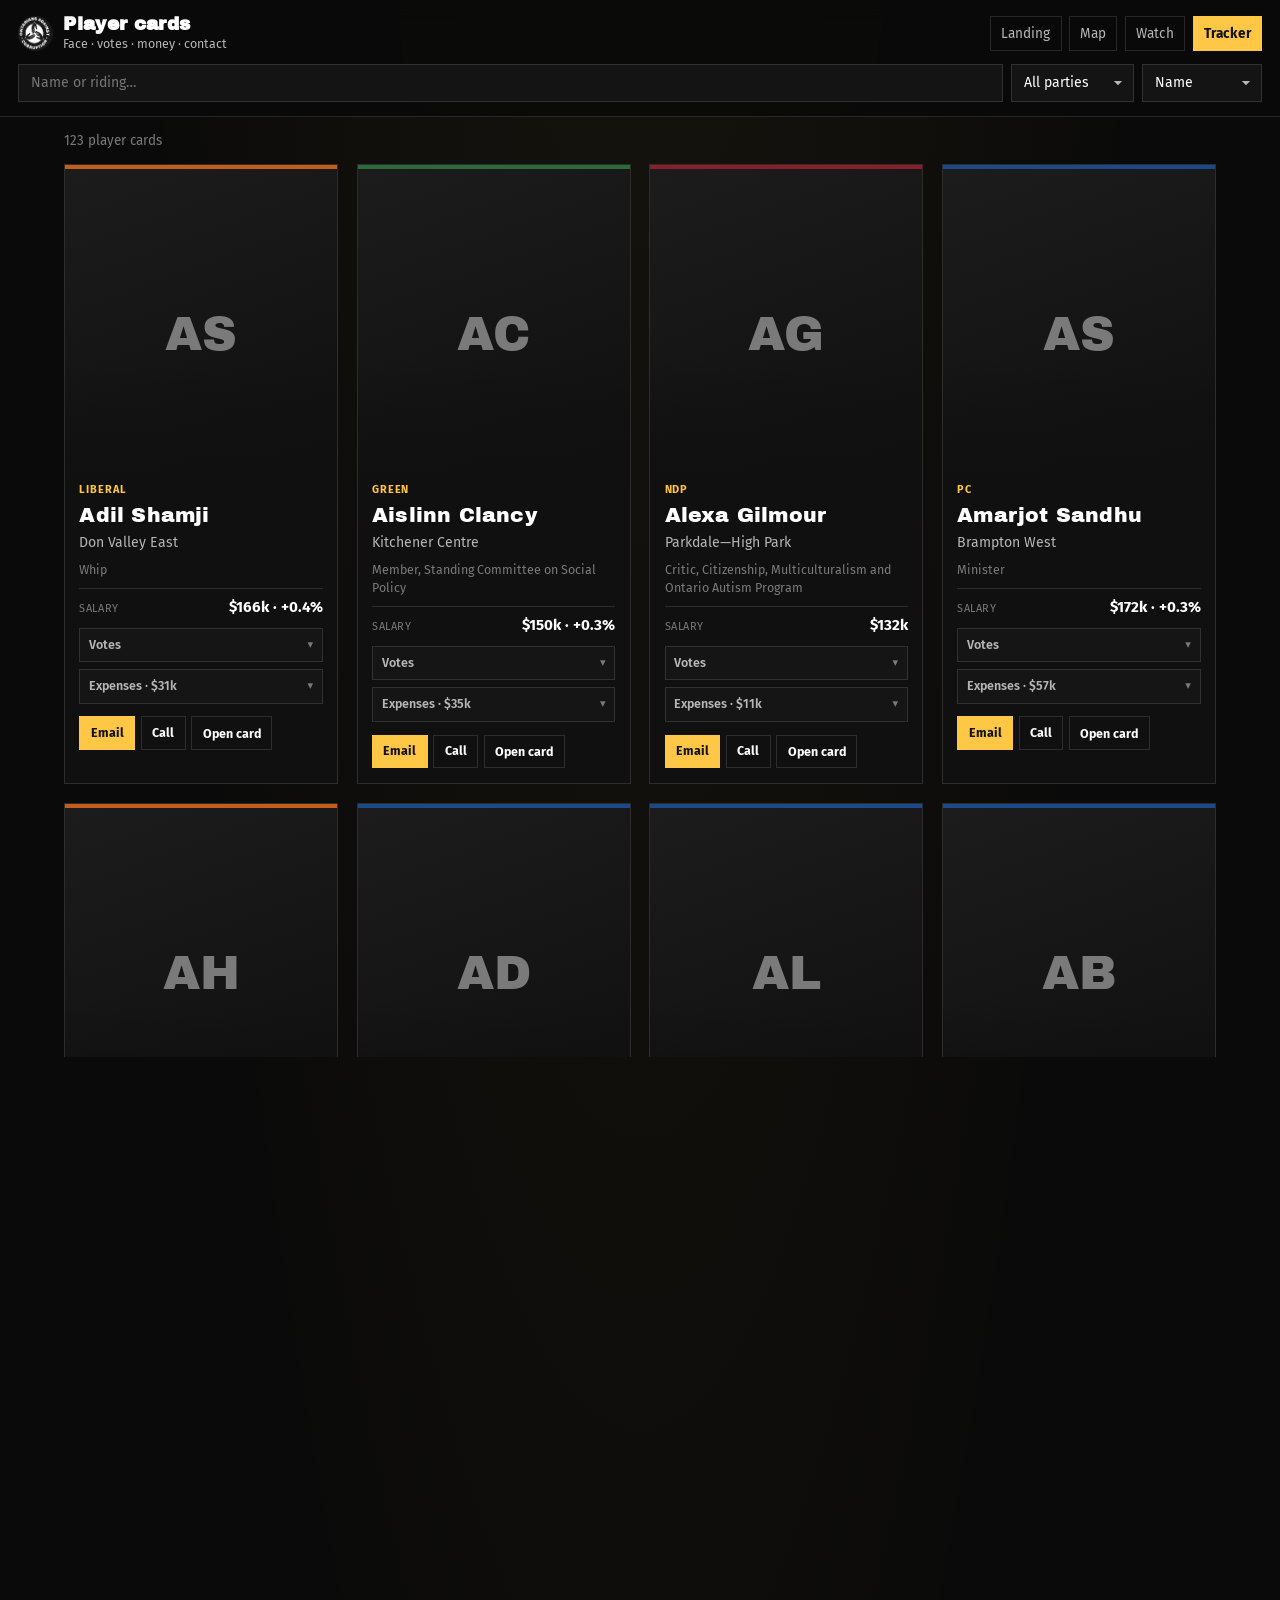
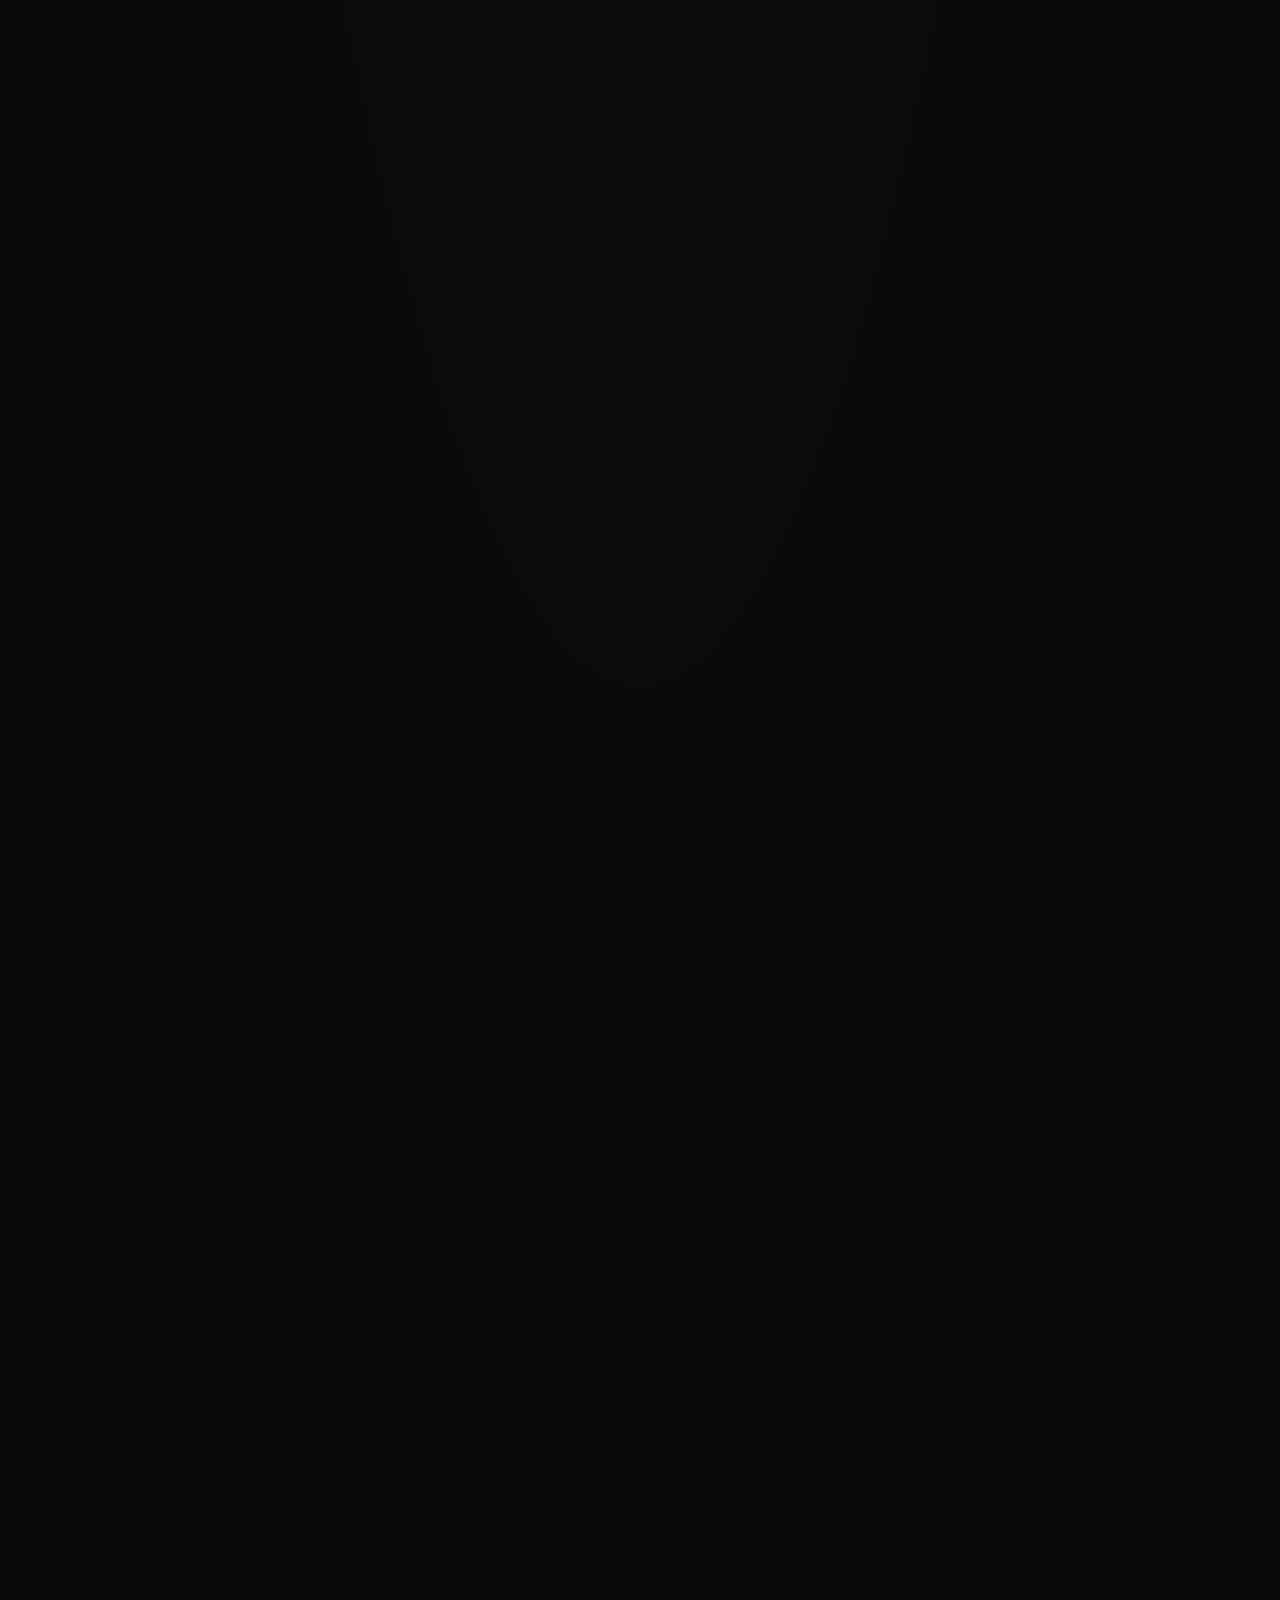
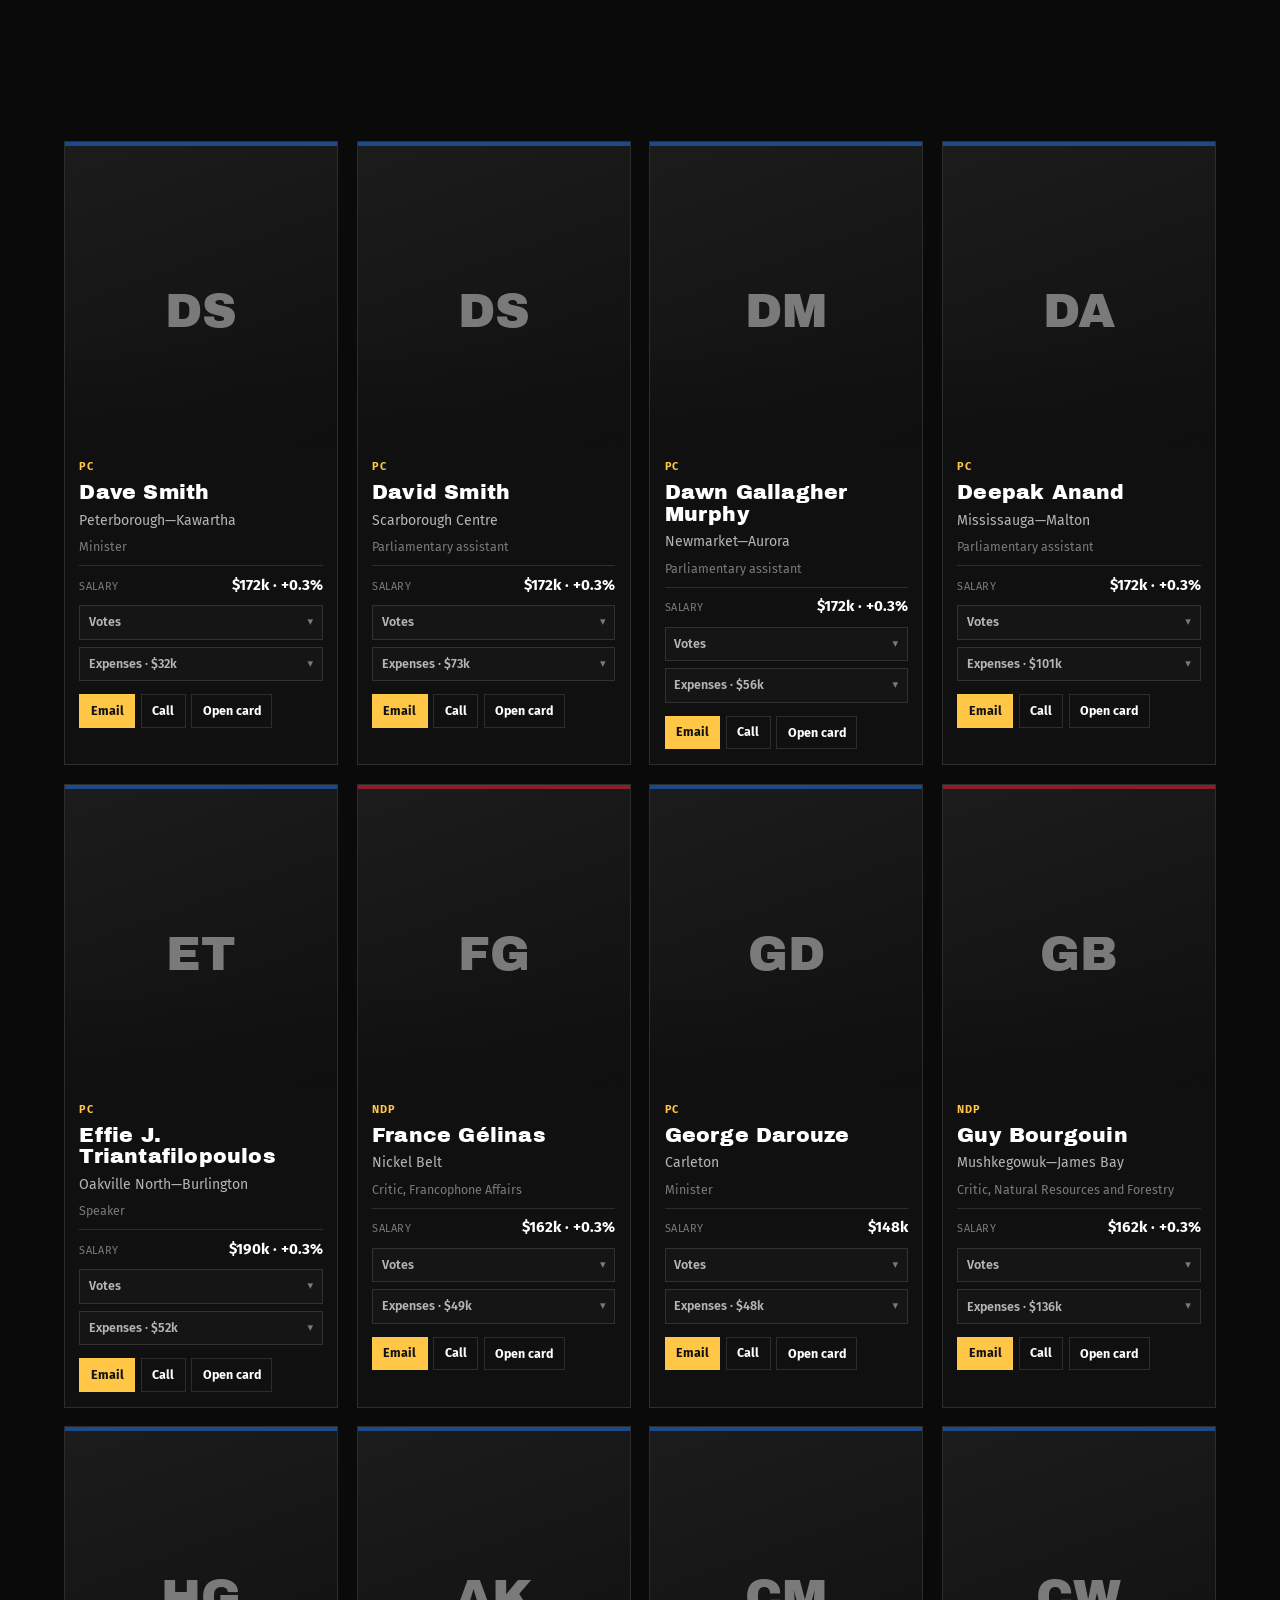
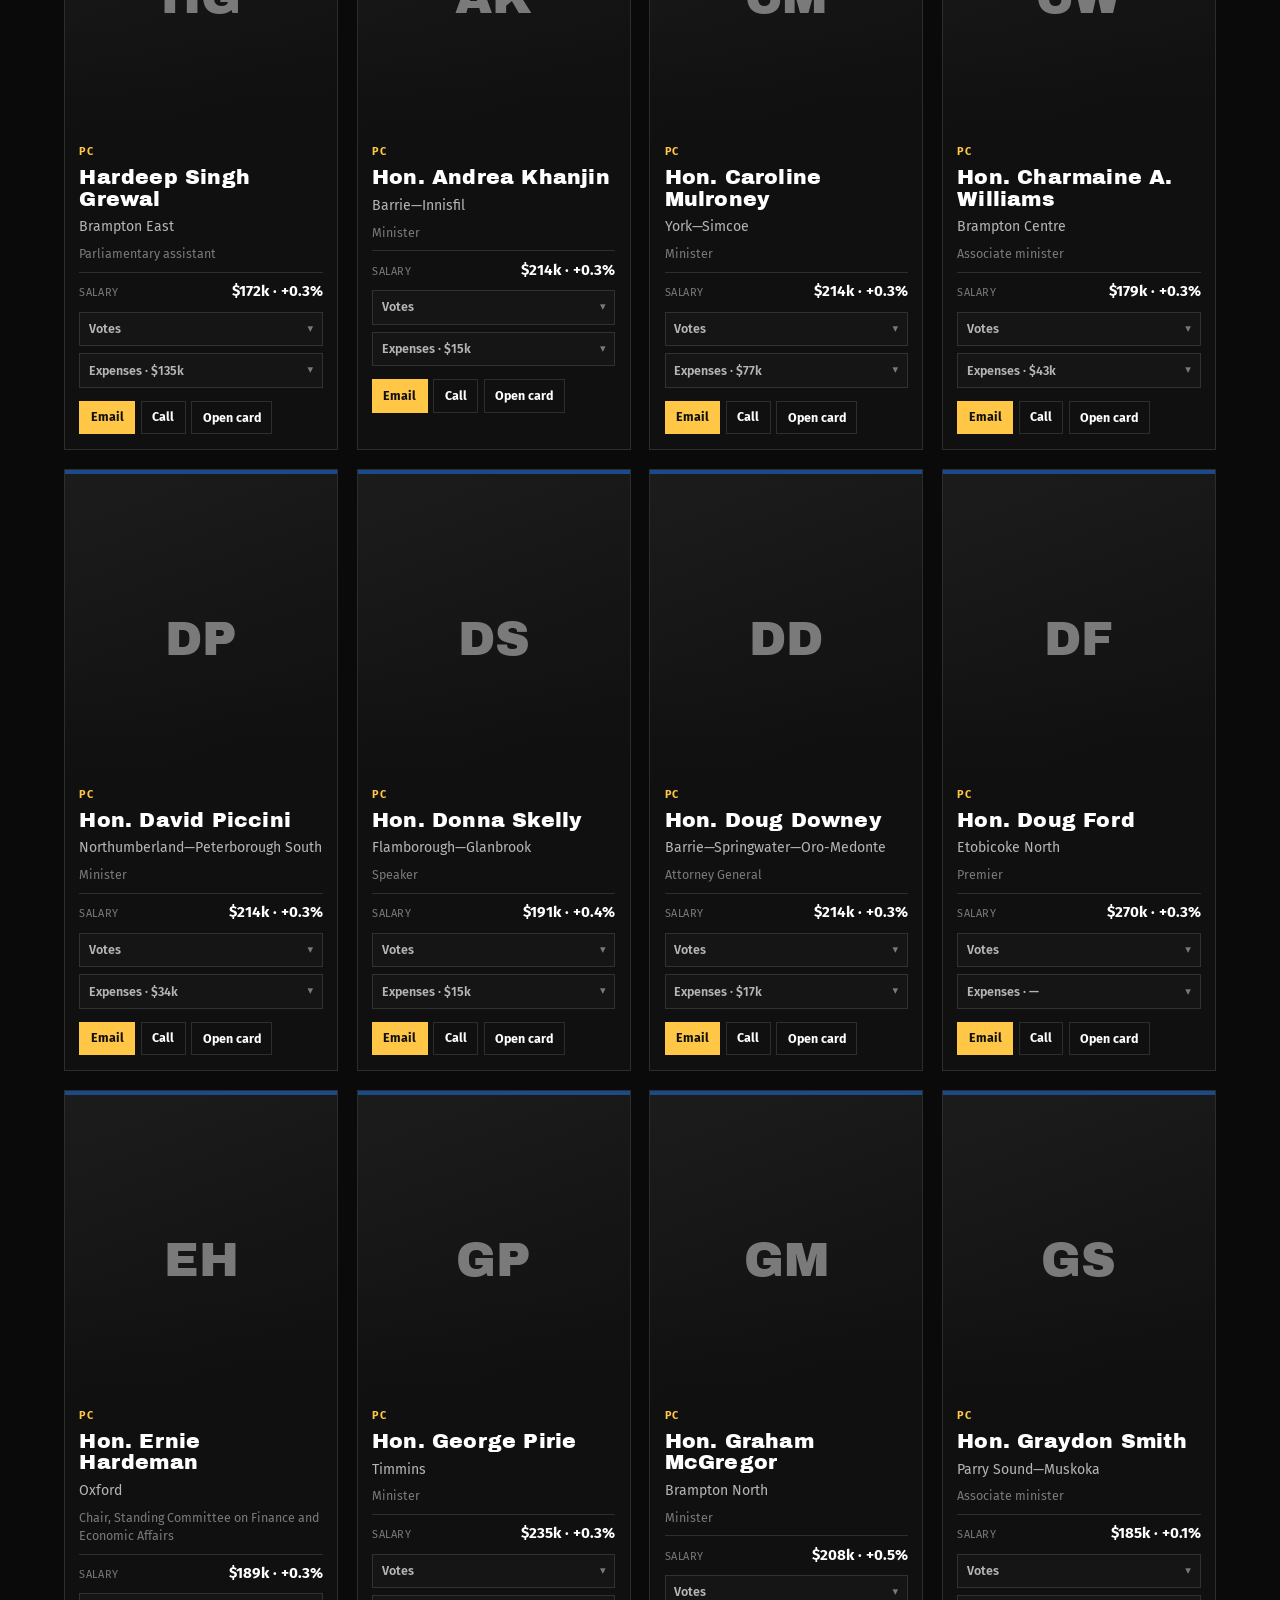
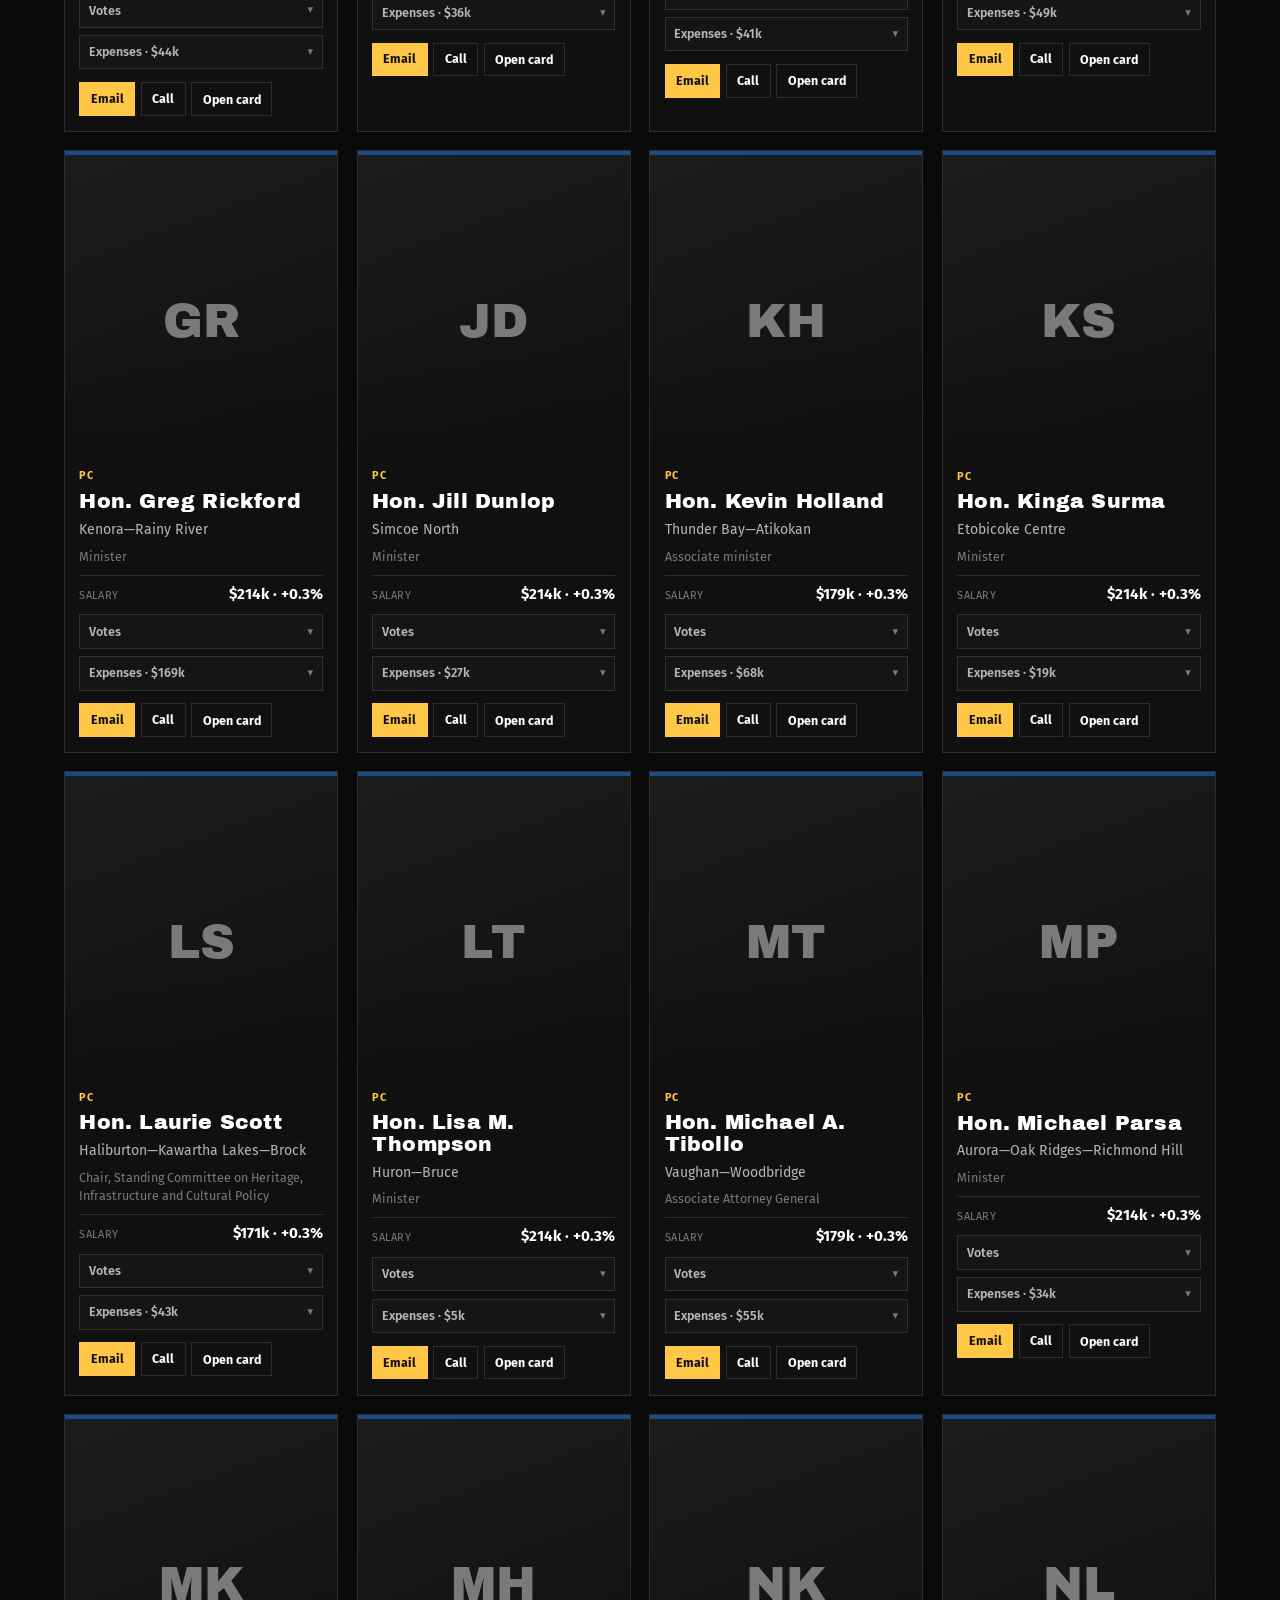
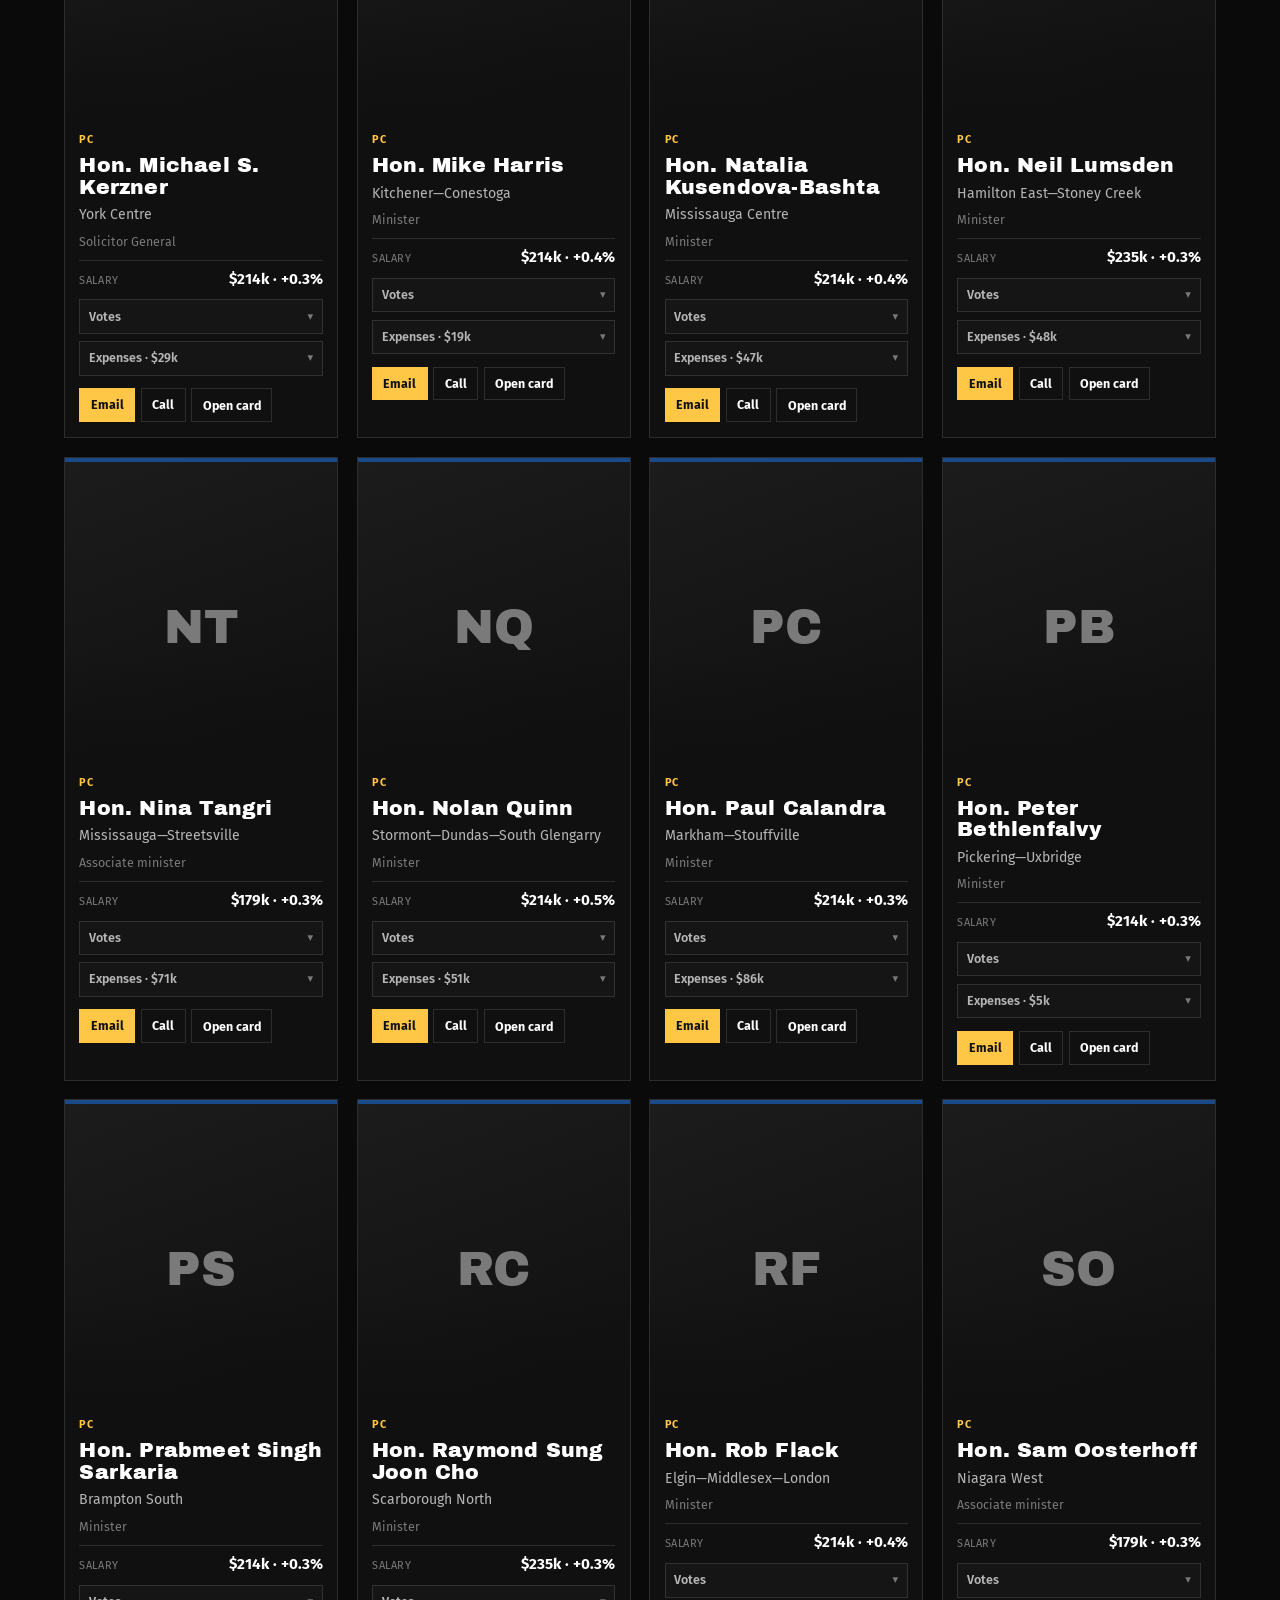
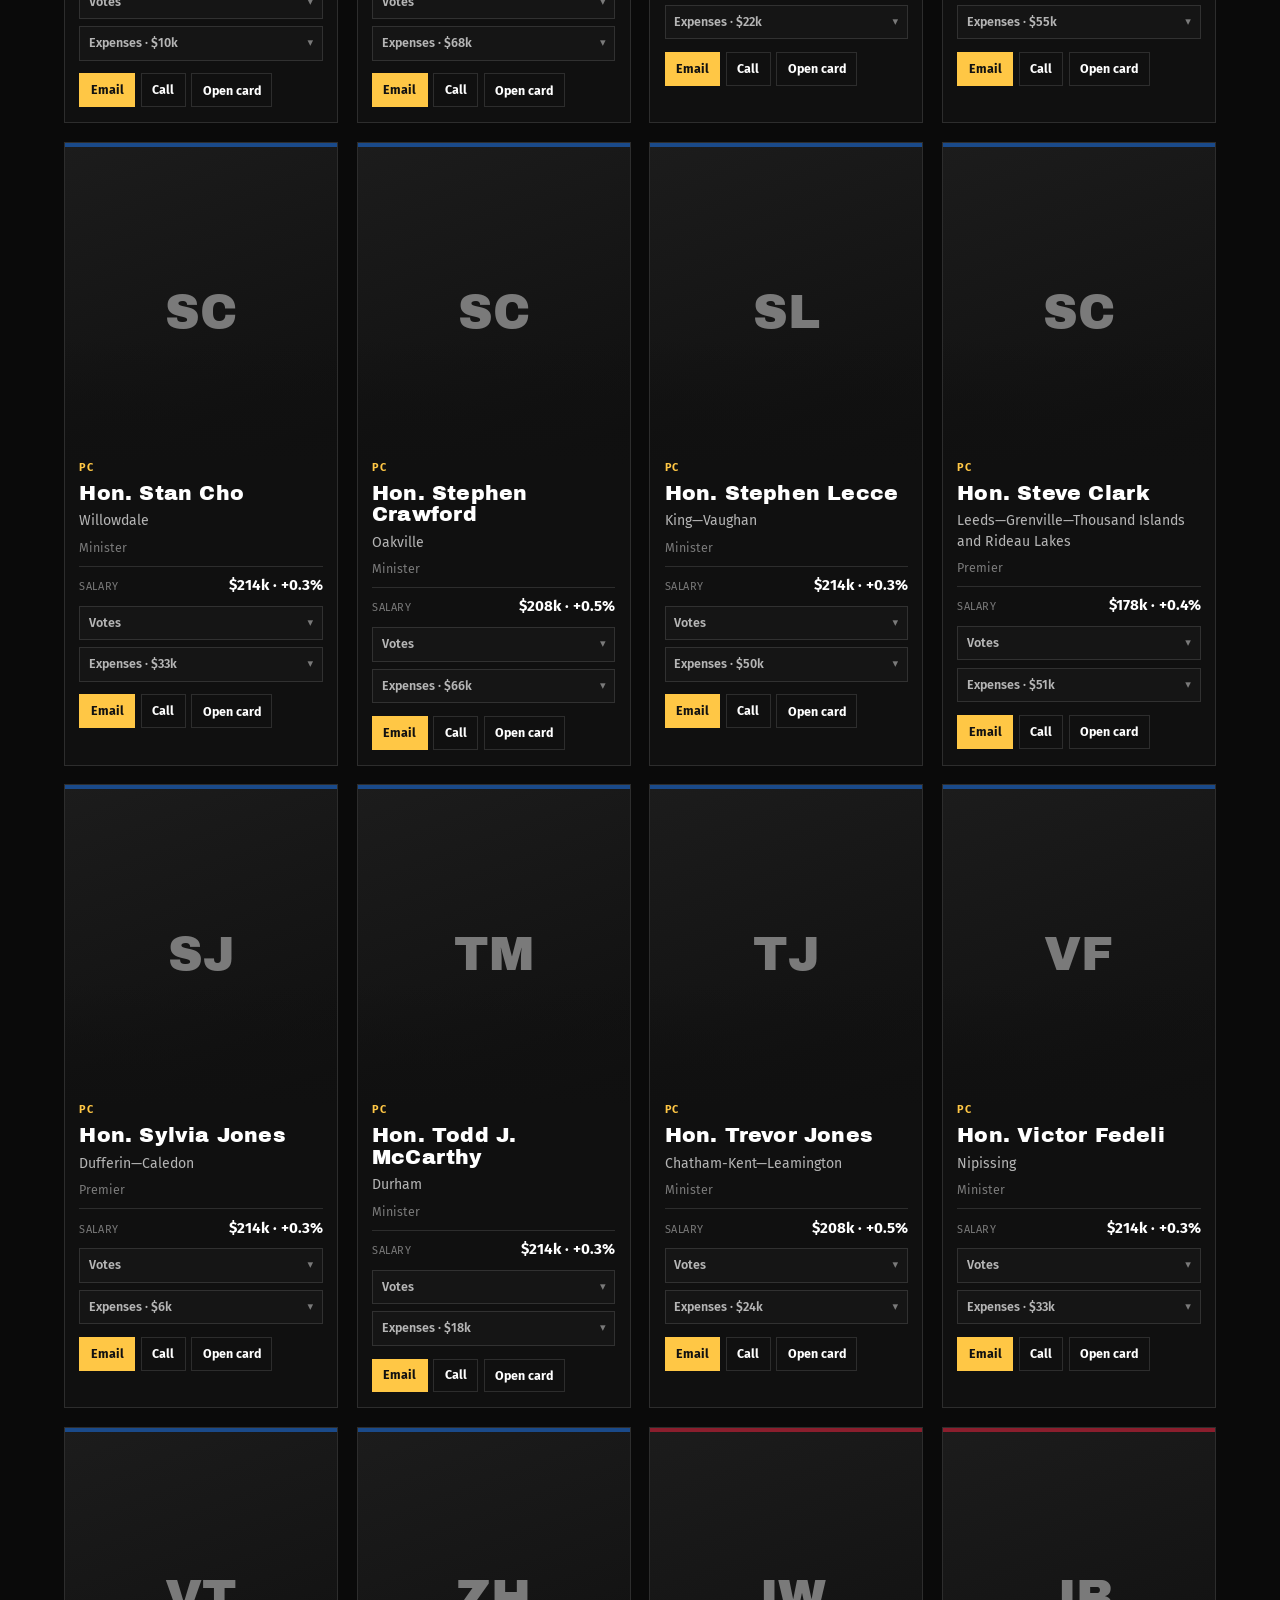
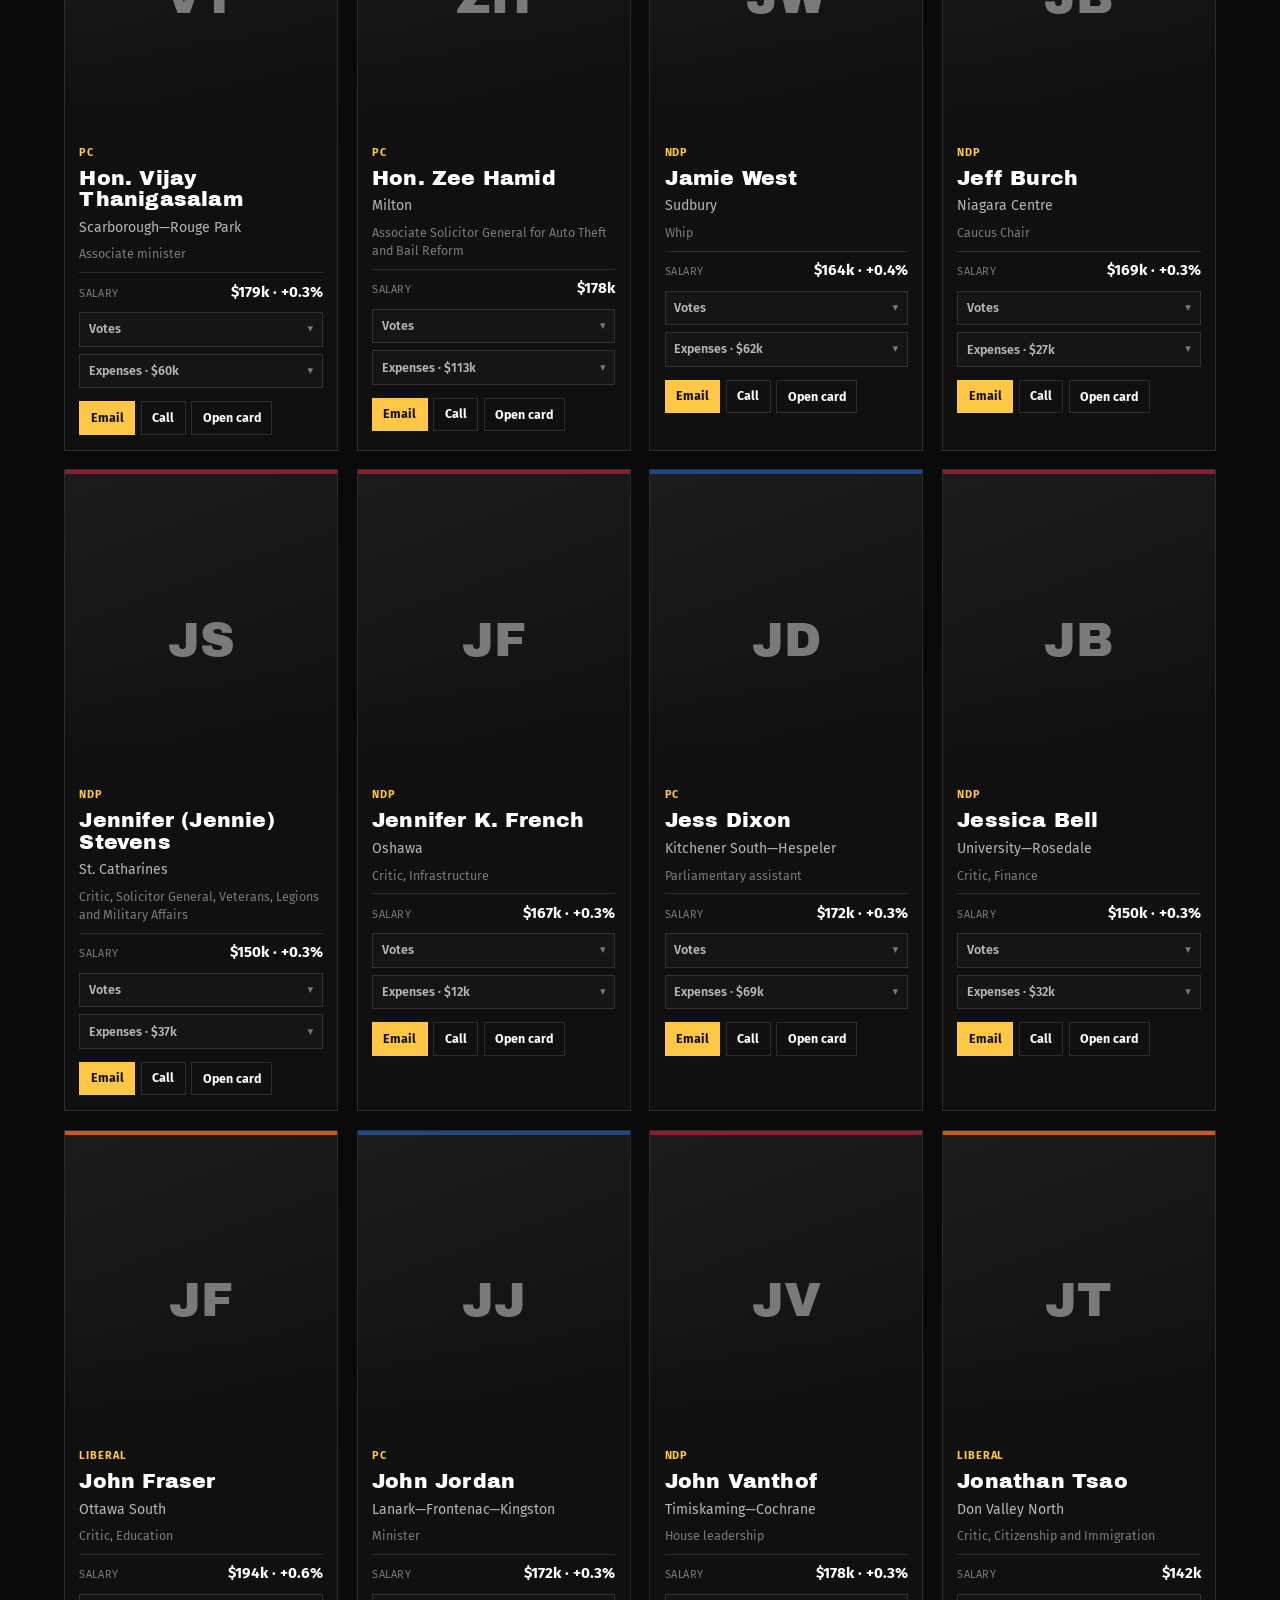
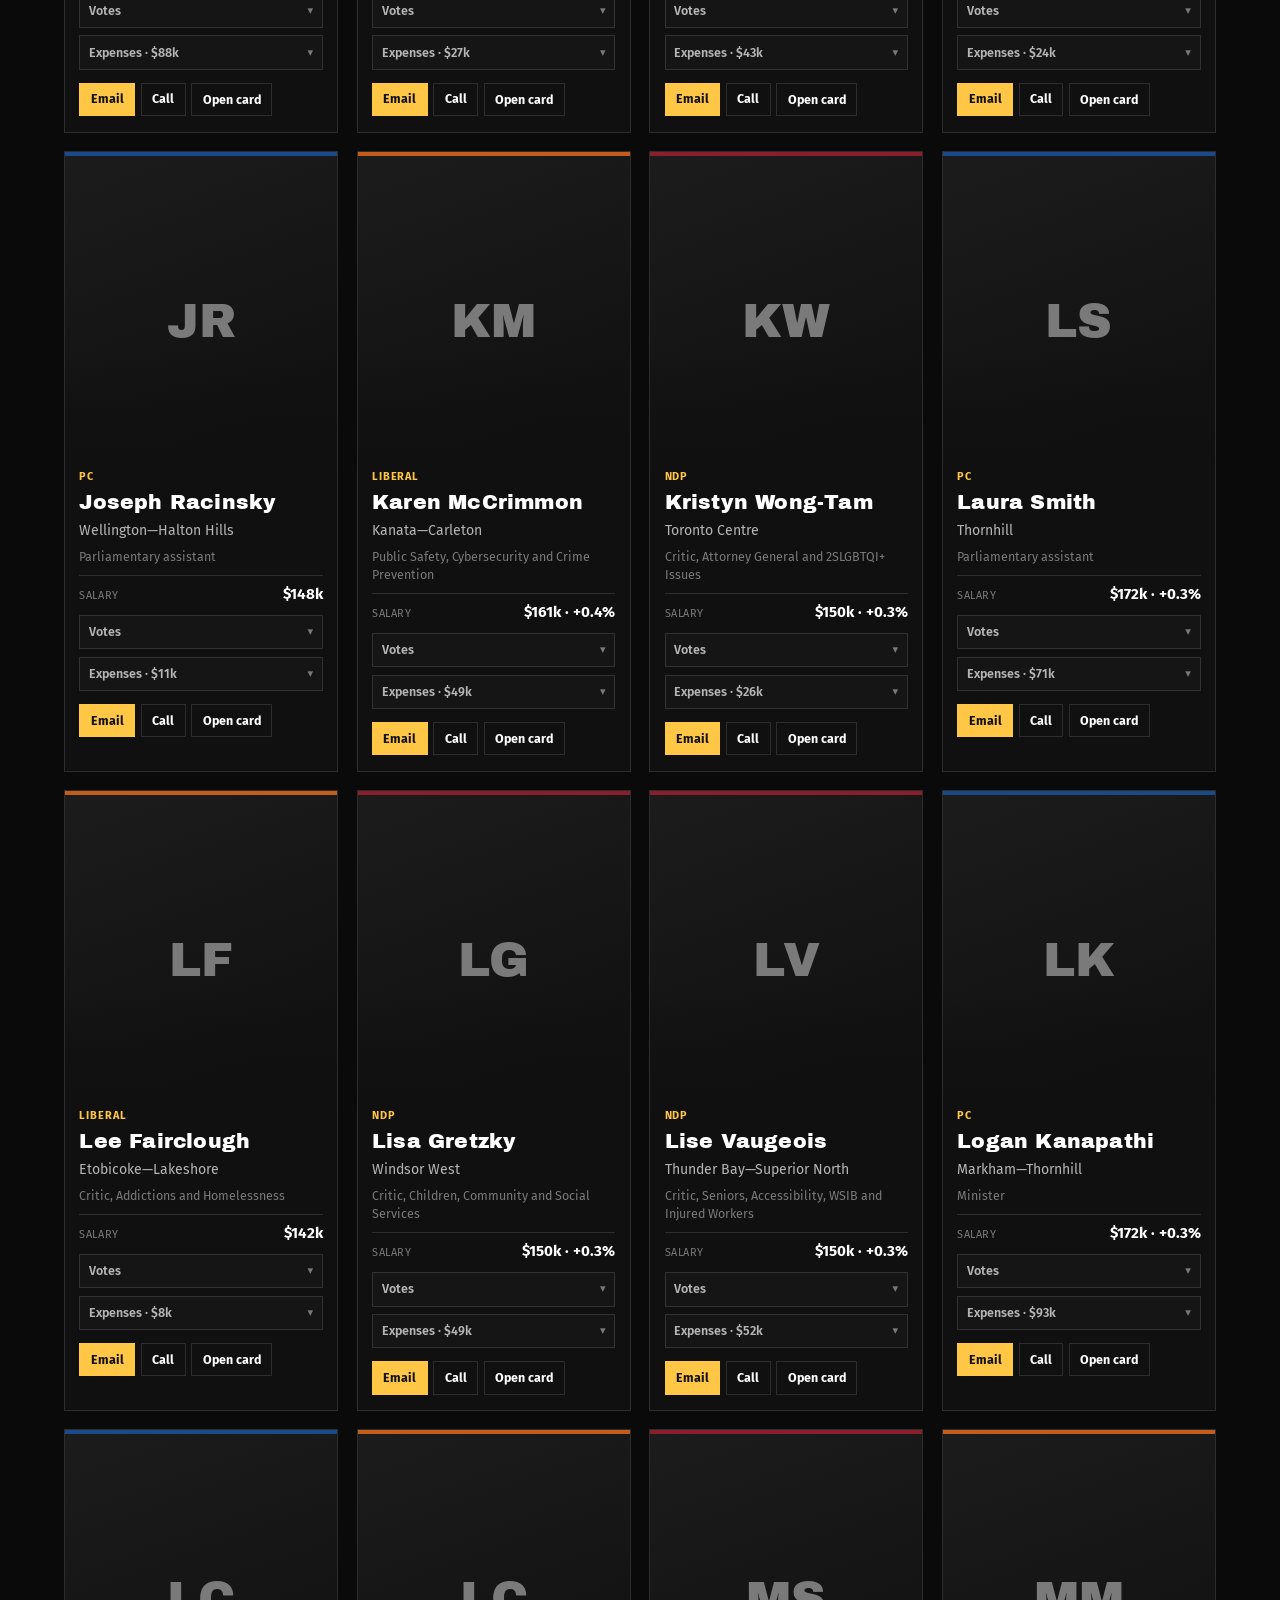
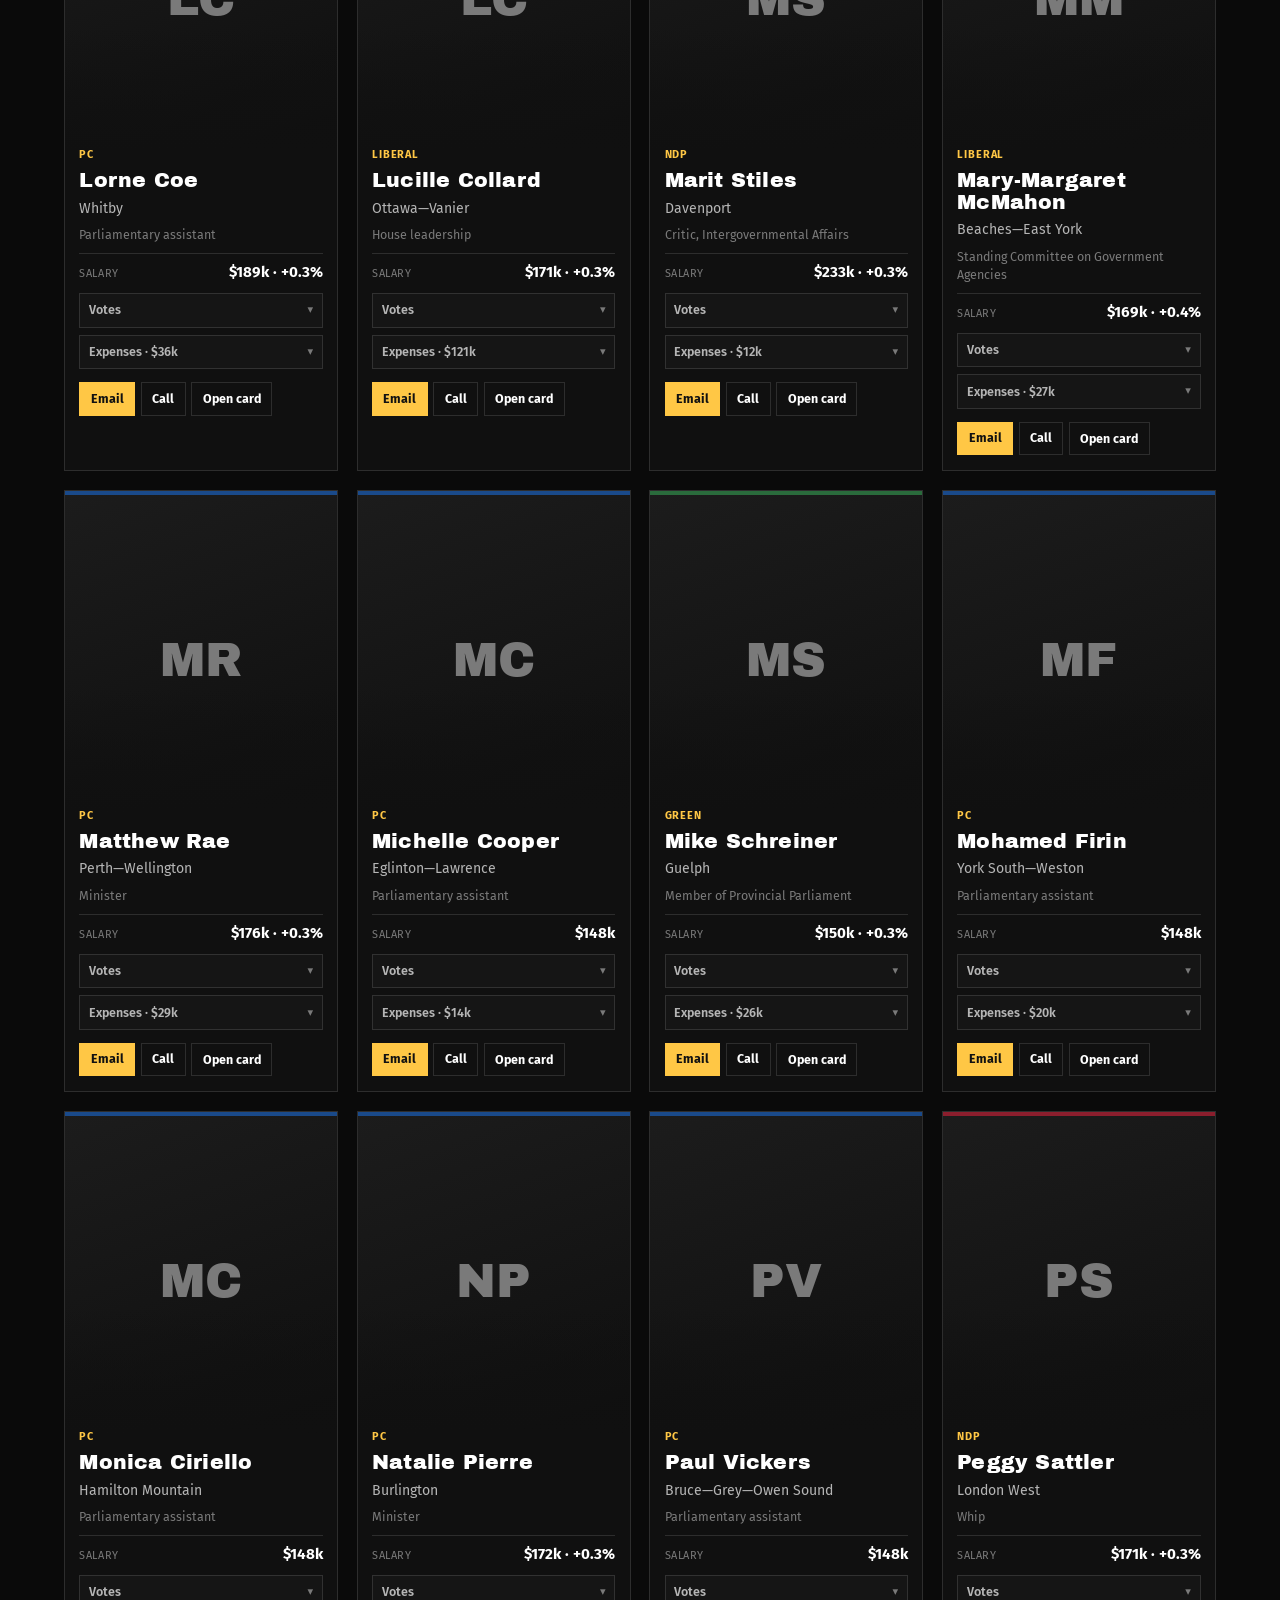
==== commit 08bae251: "Add map next-bill controls and collapse card details into dropdowns. Cycle featured bills with Next " ====
--- a/cards.html
+++ b/cards.html
@@ -8,7 +8,7 @@
   <link rel="preconnect" href="https://fonts.googleapis.com">
   <link rel="preconnect" href="https://fonts.gstatic.com" crossorigin>
   <link href="https://fonts.googleapis.com/css2?family=Archivo+Black&family=Fira+Sans:wght@400;500;600;700&display=swap" rel="stylesheet">
-  <link rel="stylesheet" href="cards.css?v=3">
+  <link rel="stylesheet" href="cards.css?v=4">
 </head>
 <body>
   <header class="top">
@@ -23,6 +23,7 @@
       <nav class="nav-links" aria-label="Related pages">
         <a href="landing.html">Landing</a>
         <a href="map.html">Map</a>
+        <a href="watch.html">Watch</a>
         <a class="primary" href="./?embed=1">Tracker</a>
       </nav>
     </div>
--- a/cards.css
+++ b/cards.css
@@ -225,6 +225,82 @@
   overflow: hidden;
 }
 
+.salary-row {
+  display: flex;
+  justify-content: space-between;
+  align-items: baseline;
+  gap: 0.5rem;
+  padding: 0.45rem 0 0.15rem;
+  border-top: 1px solid var(--line);
+  margin-top: 0.1rem;
+}
+.salary-row span:first-child {
+  font-size: 0.68rem;
+  text-transform: uppercase;
+  letter-spacing: 0.05em;
+  color: var(--dim);
+}
+.salary-row span:last-child {
+  font-size: 0.95rem;
+  font-weight: 700;
+  color: var(--ink);
+}
+.lb-salary {
+  border-top: 0;
+  padding-top: 0.15rem;
+}
+
+.card-drop {
+  border: 1px solid var(--line);
+  background: rgba(255, 255, 255, 0.02);
+  text-align: left;
+}
+.card-drop summary {
+  list-style: none;
+  cursor: pointer;
+  font-size: 0.78rem;
+  font-weight: 600;
+  padding: 0.45rem 0.55rem;
+  color: var(--muted);
+  display: flex;
+  align-items: center;
+  justify-content: space-between;
+  gap: 0.5rem;
+}
+.card-drop summary::-webkit-details-marker { display: none; }
+.card-drop summary::after {
+  content: "▾";
+  font-size: 0.7rem;
+  color: var(--dim);
+}
+.card-drop[open] summary {
+  color: var(--ink);
+  border-bottom: 1px solid var(--line);
+}
+.card-drop[open] summary::after { content: "▴"; }
+.card-drop .vote-strip,
+.card-drop .drop-body,
+.card-drop .lb-votes,
+.card-drop .lb-actions-inline {
+  padding: 0.5rem 0.55rem 0.6rem;
+}
+.drop-body { display: grid; gap: 0.25rem; }
+.drop-row {
+  display: flex;
+  justify-content: space-between;
+  gap: 0.75rem;
+  font-size: 0.8rem;
+  color: var(--muted);
+}
+.drop-row span:last-child { color: var(--ink); font-weight: 600; }
+.lb-actions-inline {
+  position: static;
+  border: 0;
+  padding: 0.5rem 0.55rem 0.6rem;
+  margin: 0;
+  background: transparent;
+}
+
 .vote-strip {
   display: flex;
   flex-wrap: wrap;
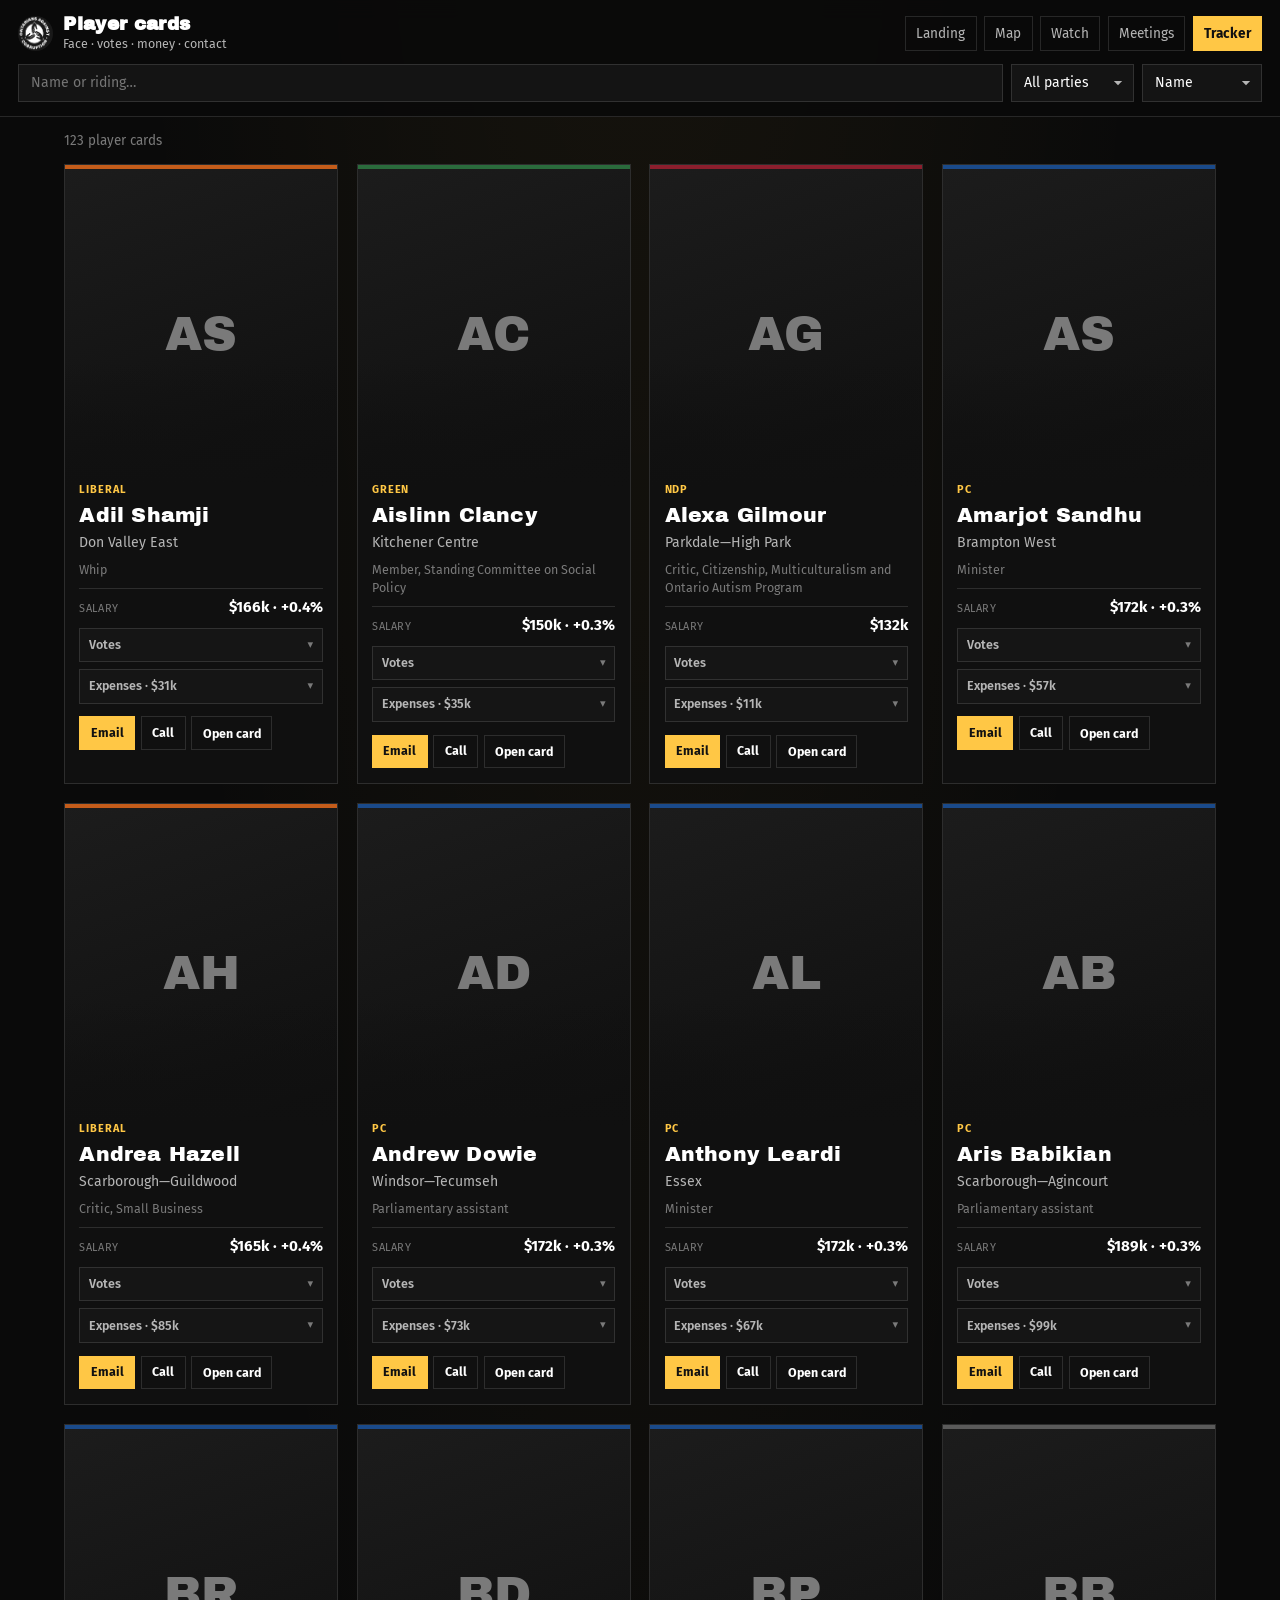
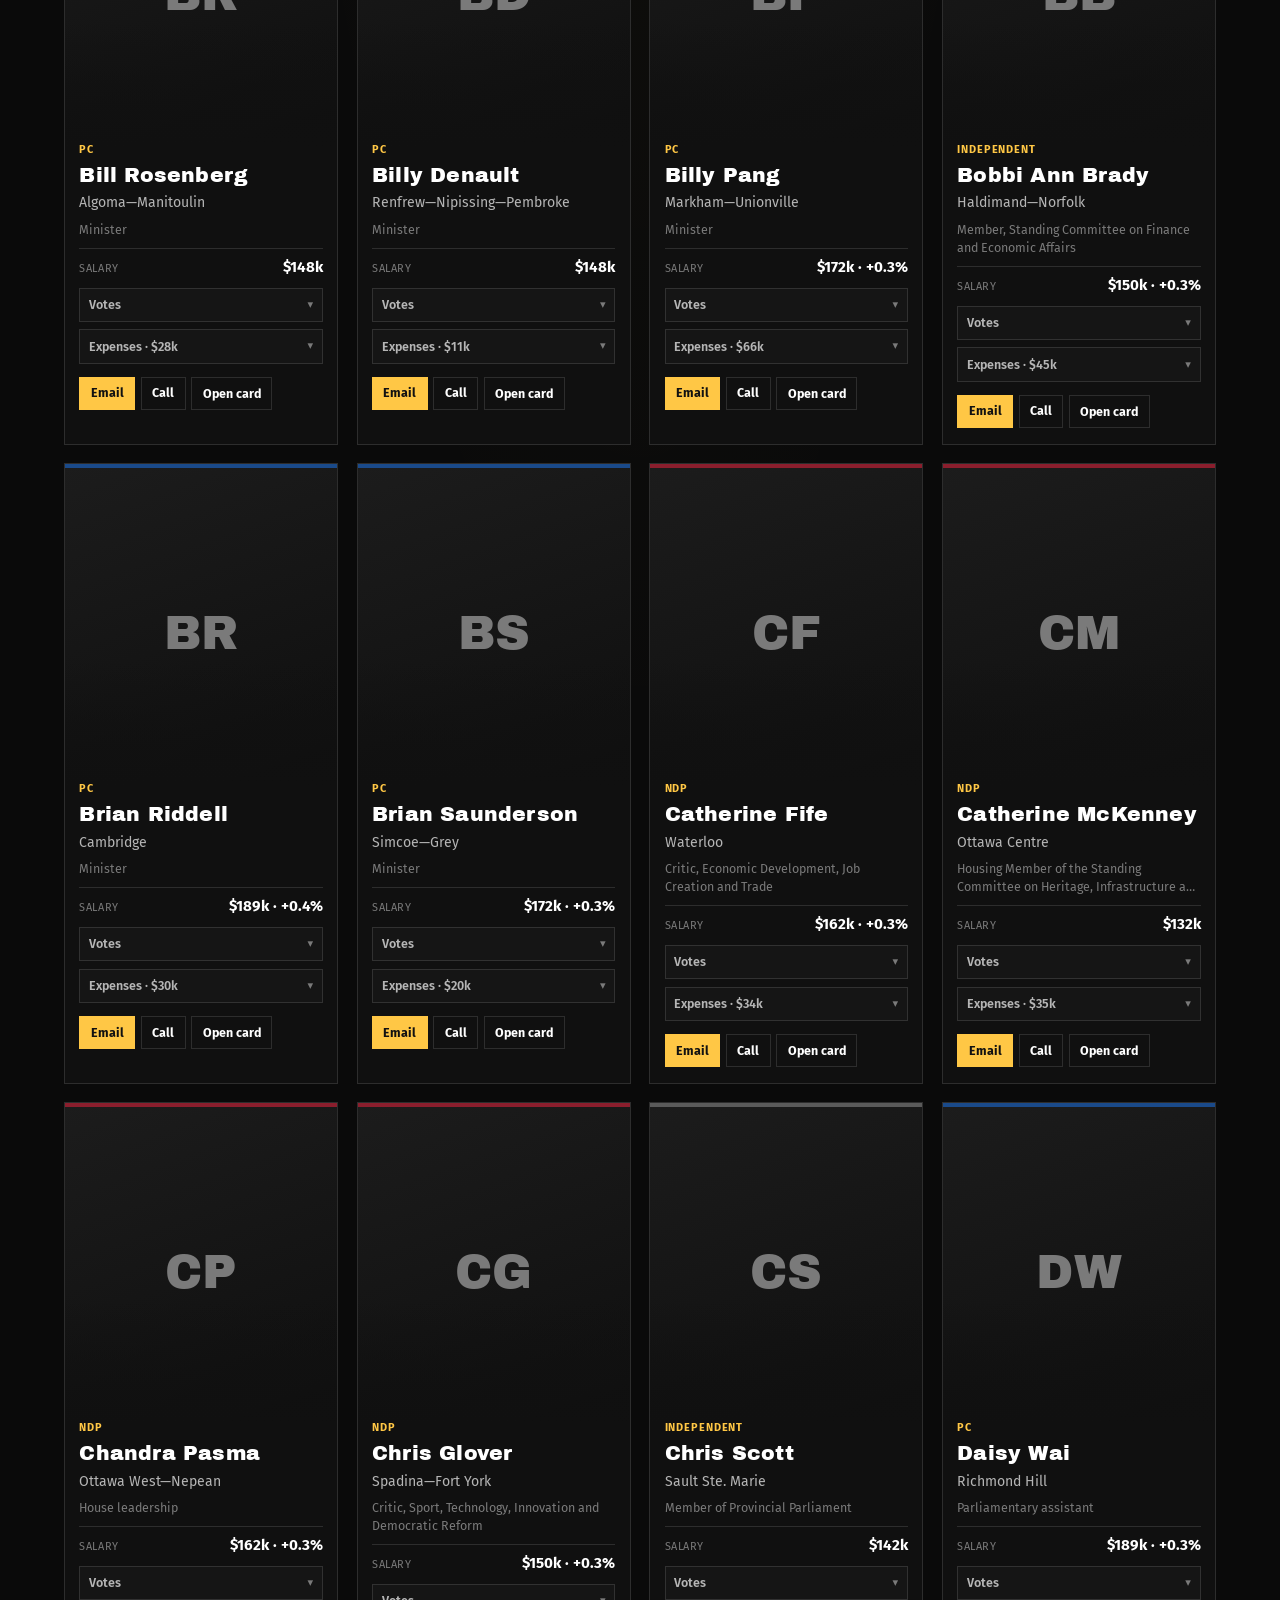
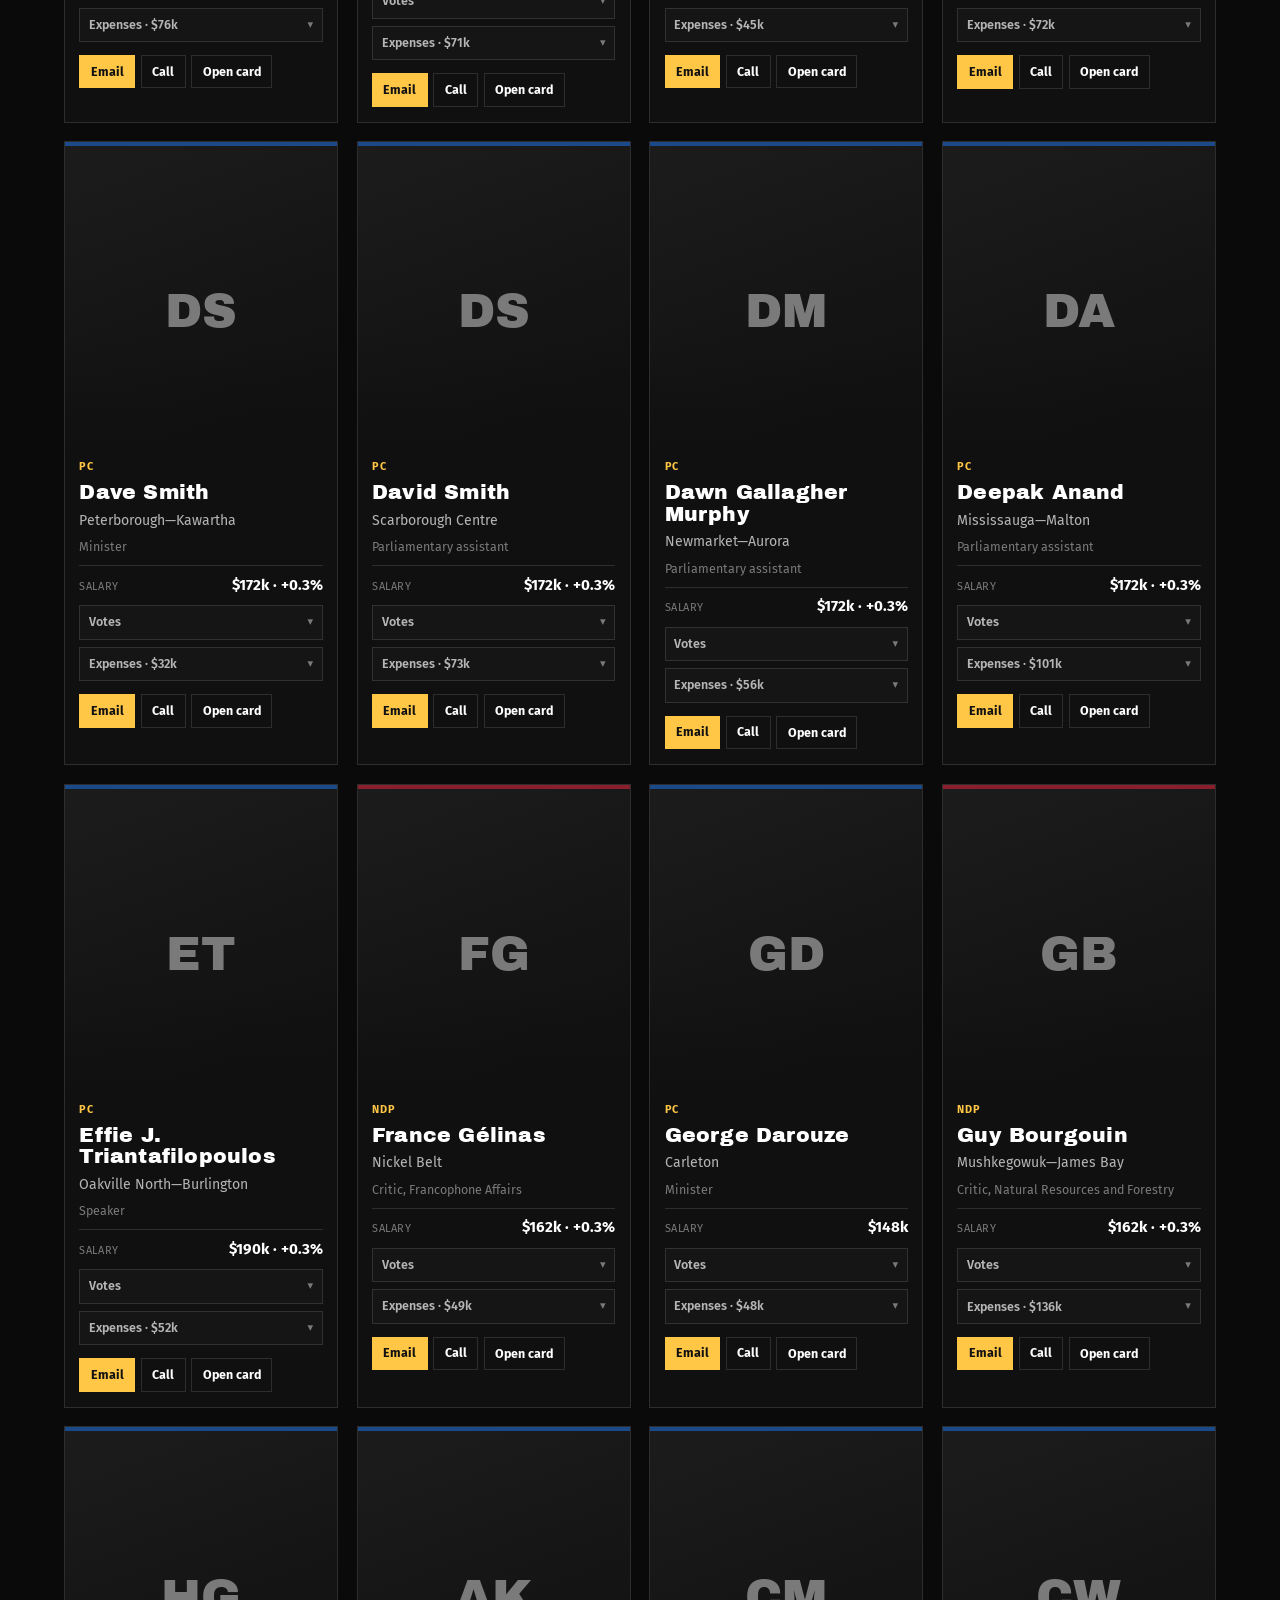
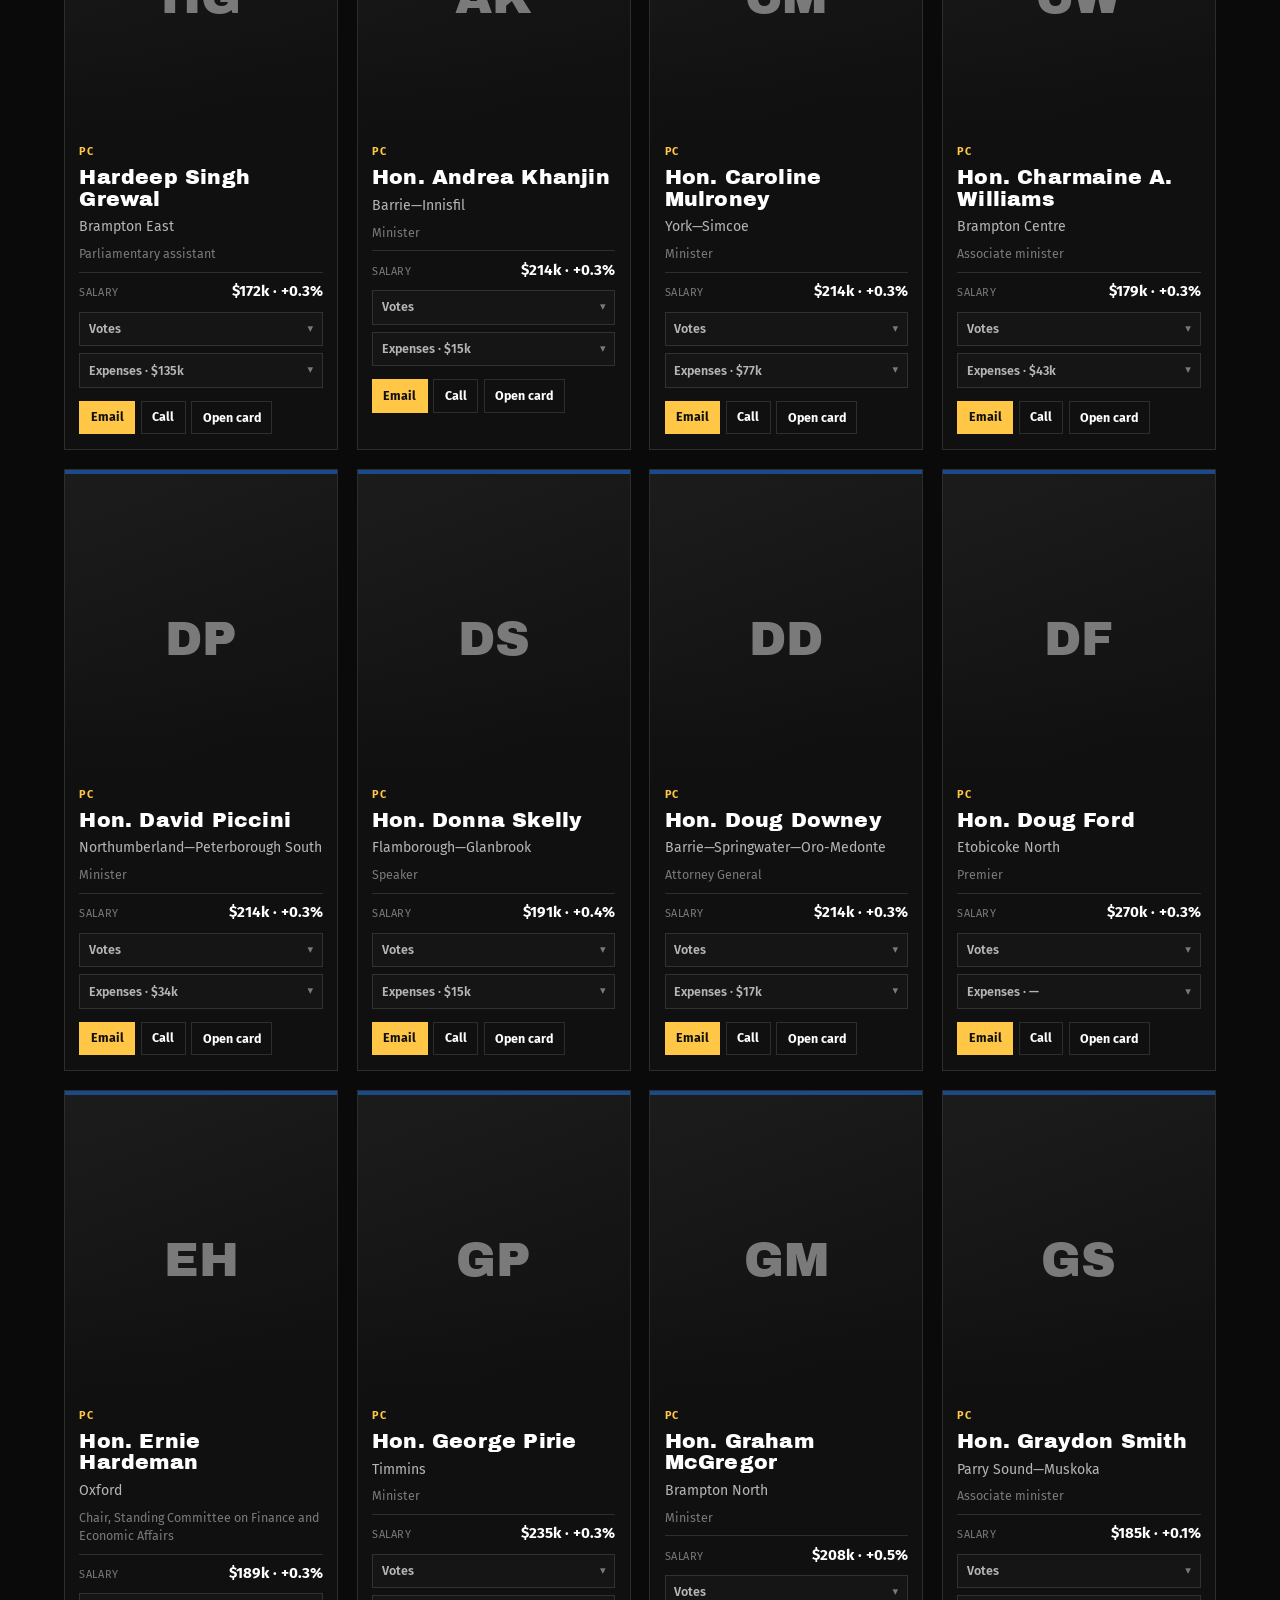
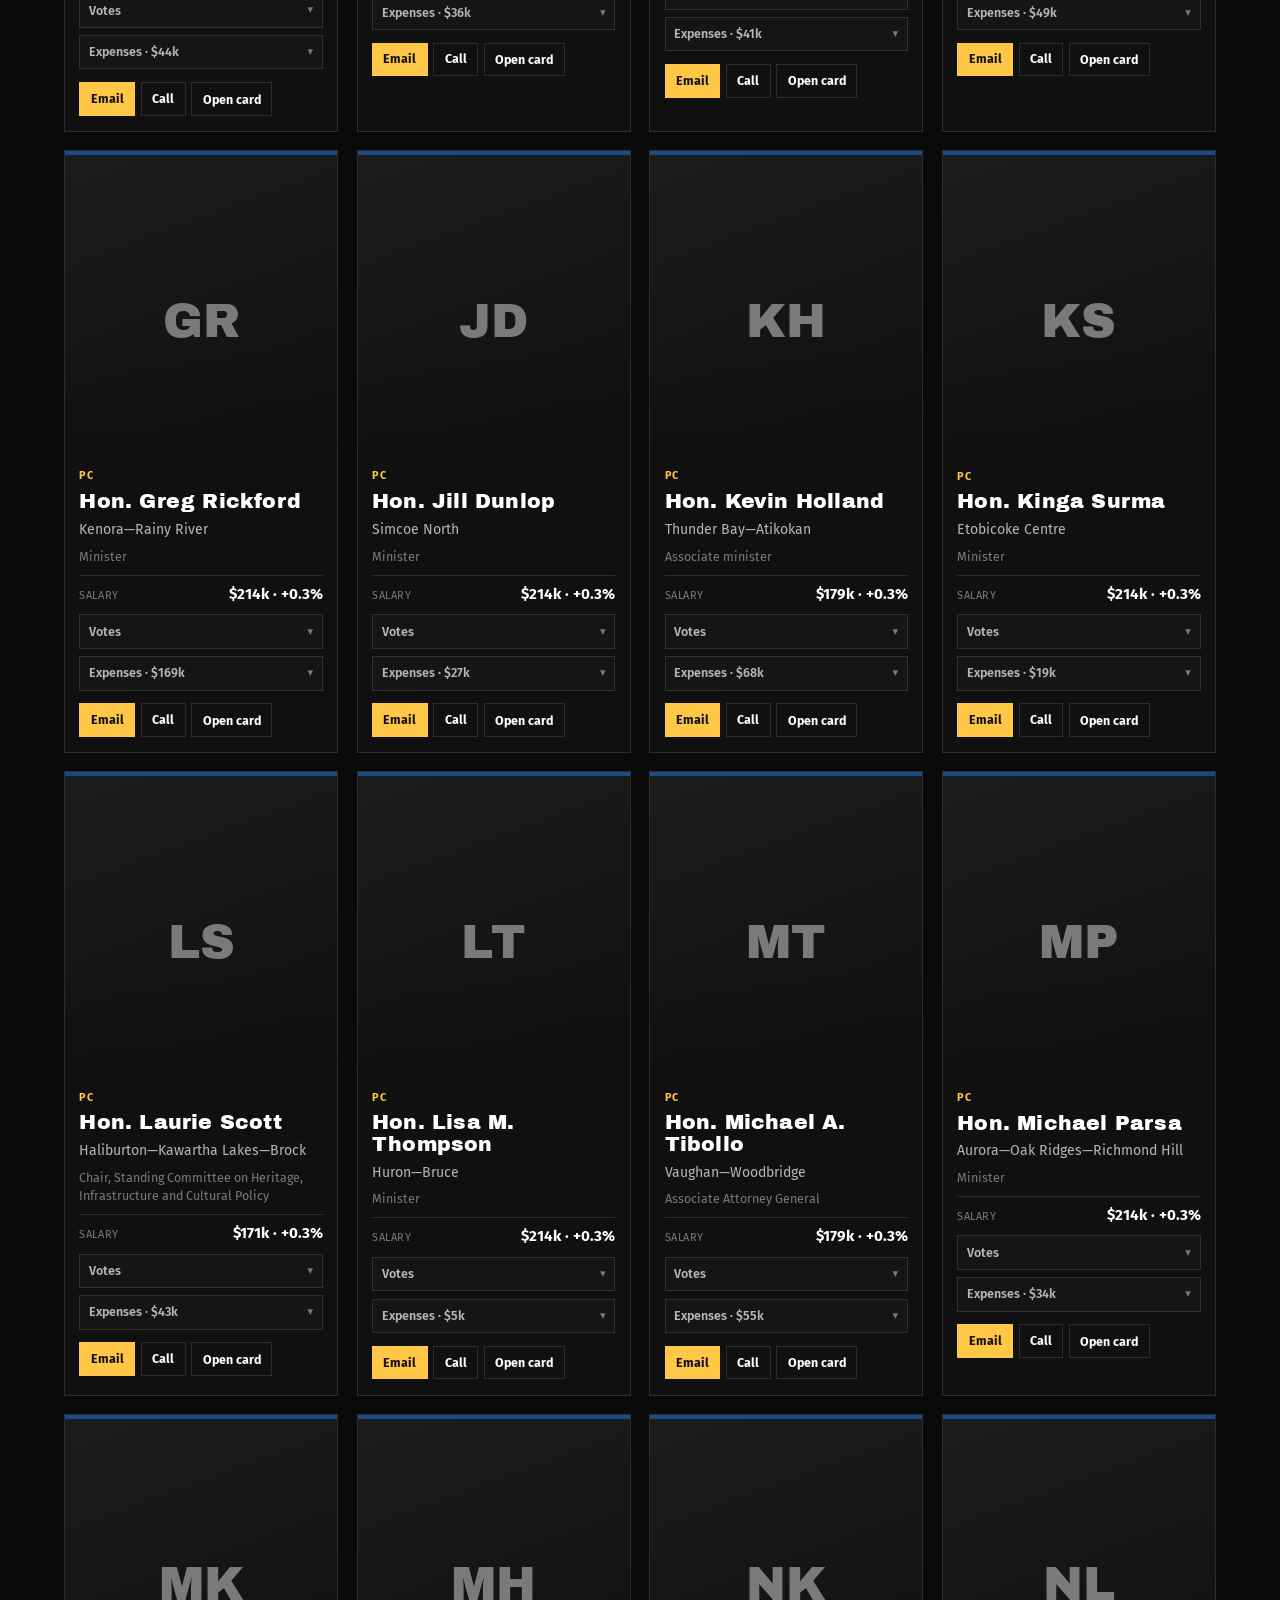
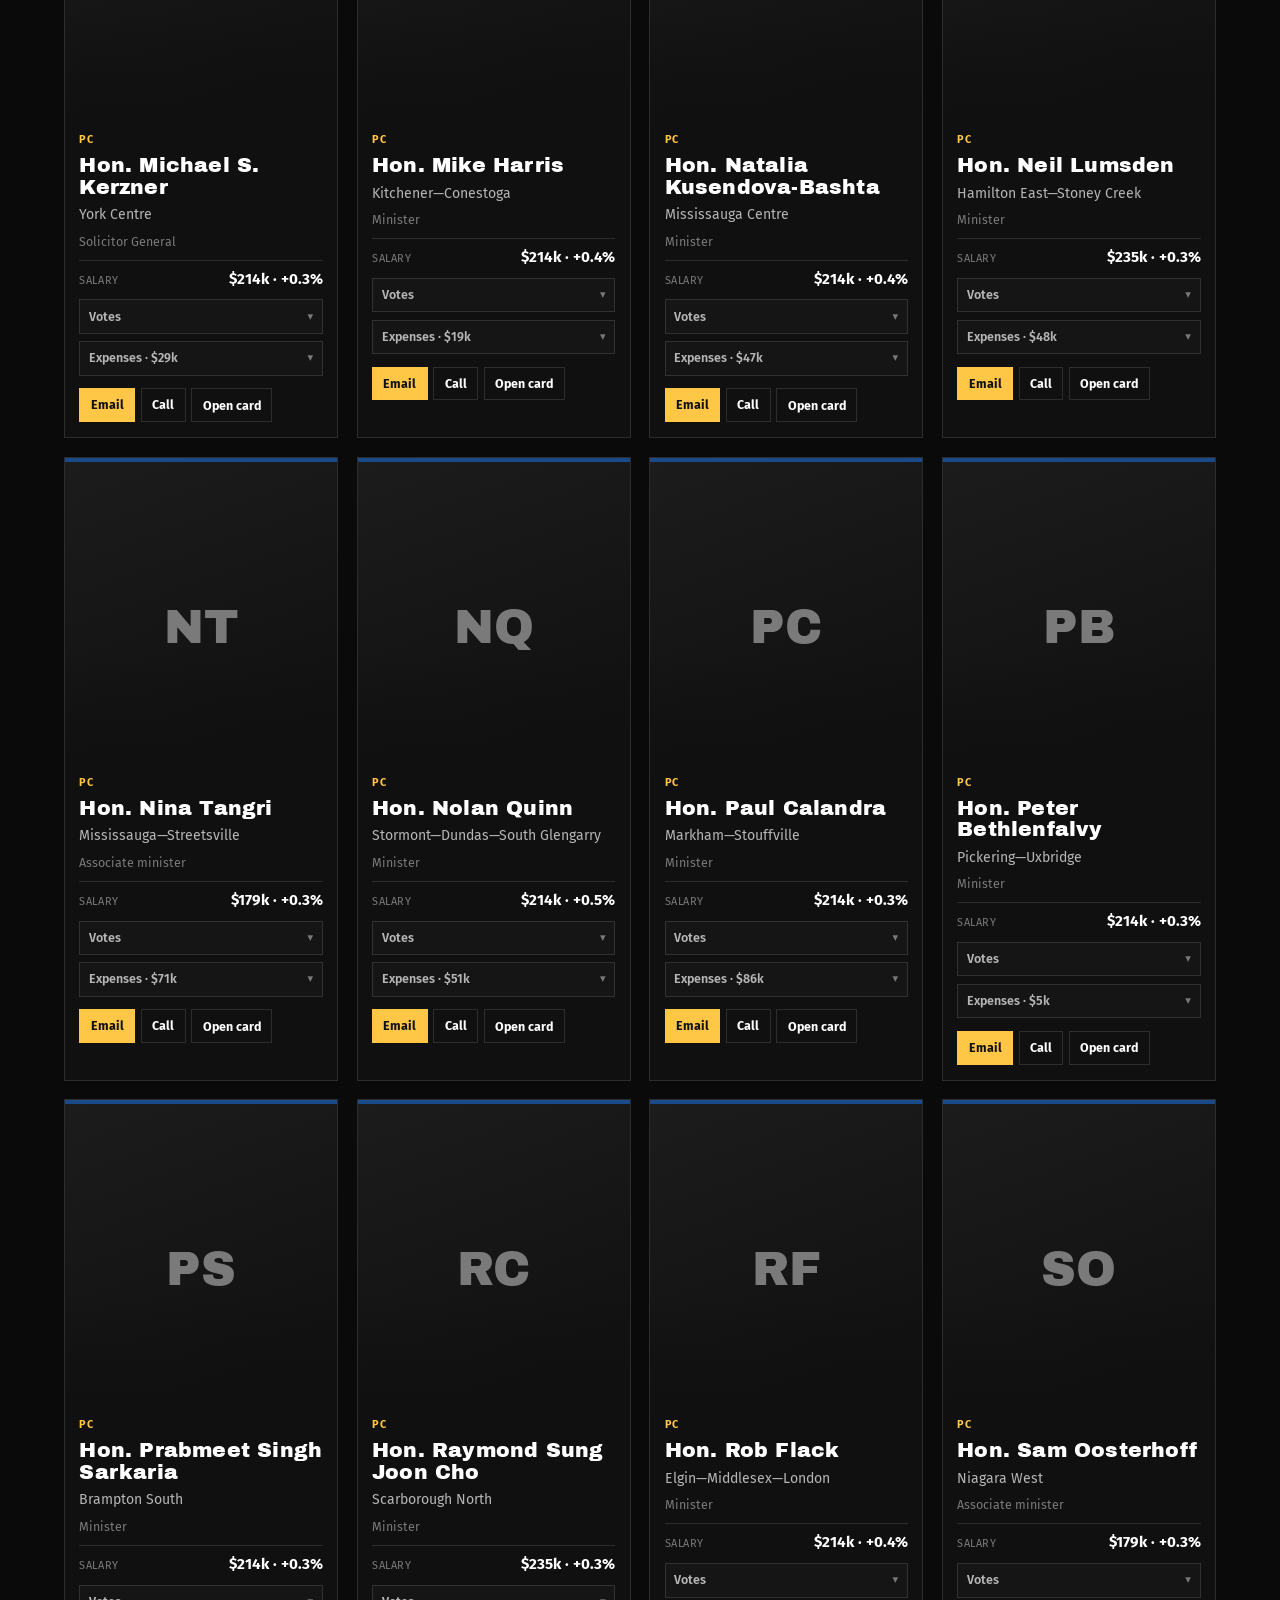
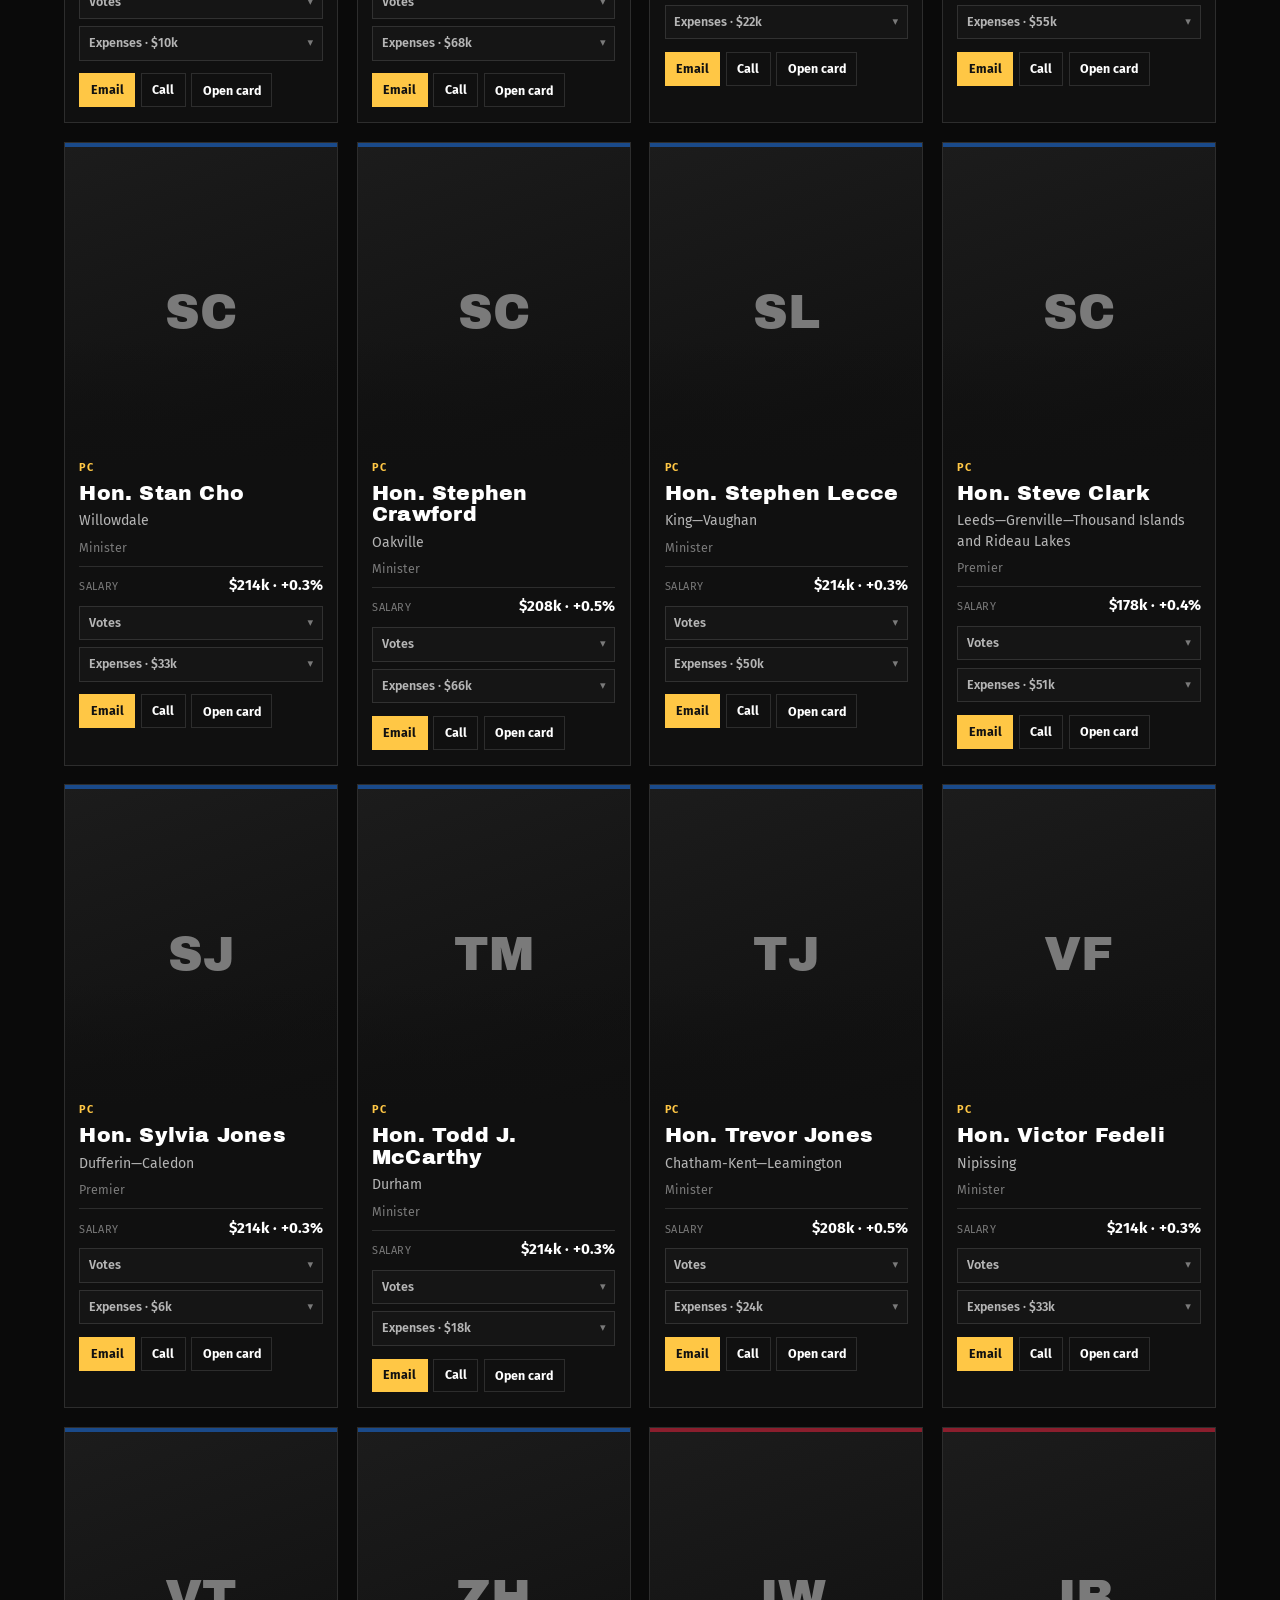
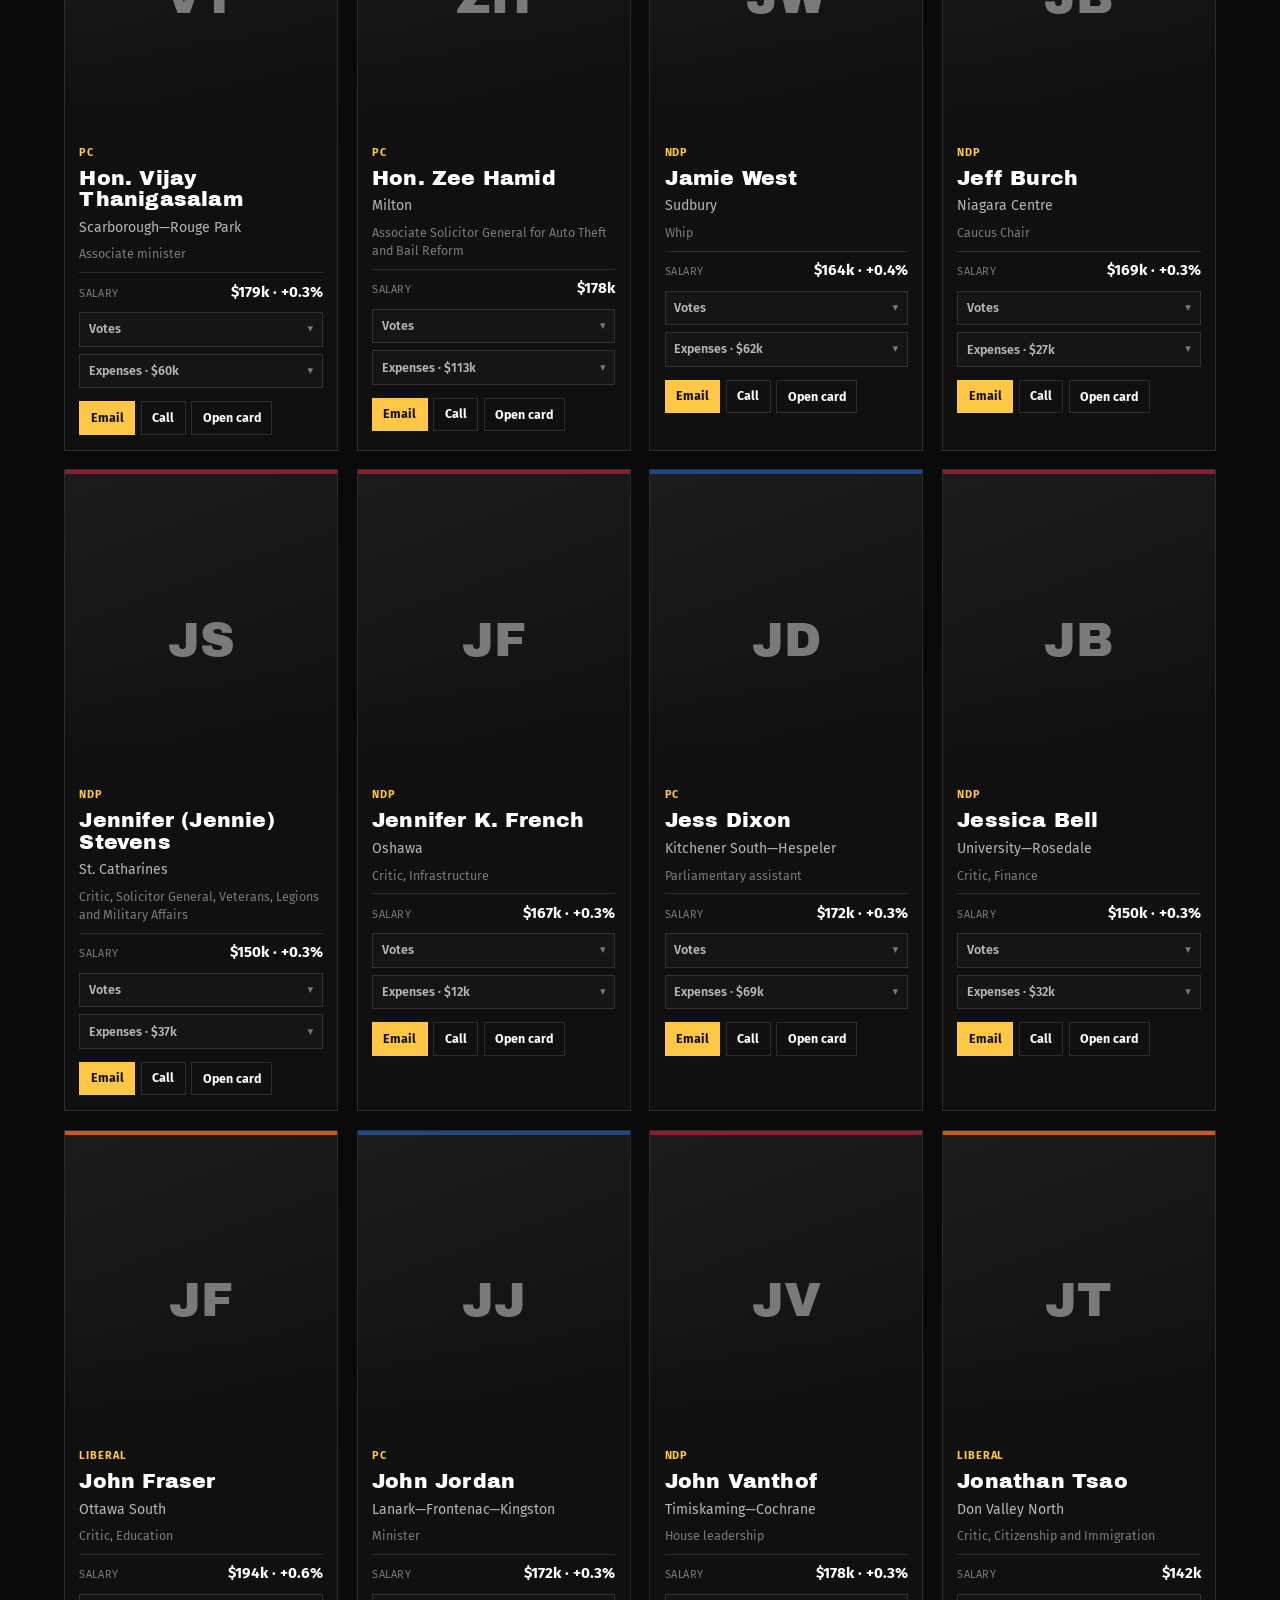
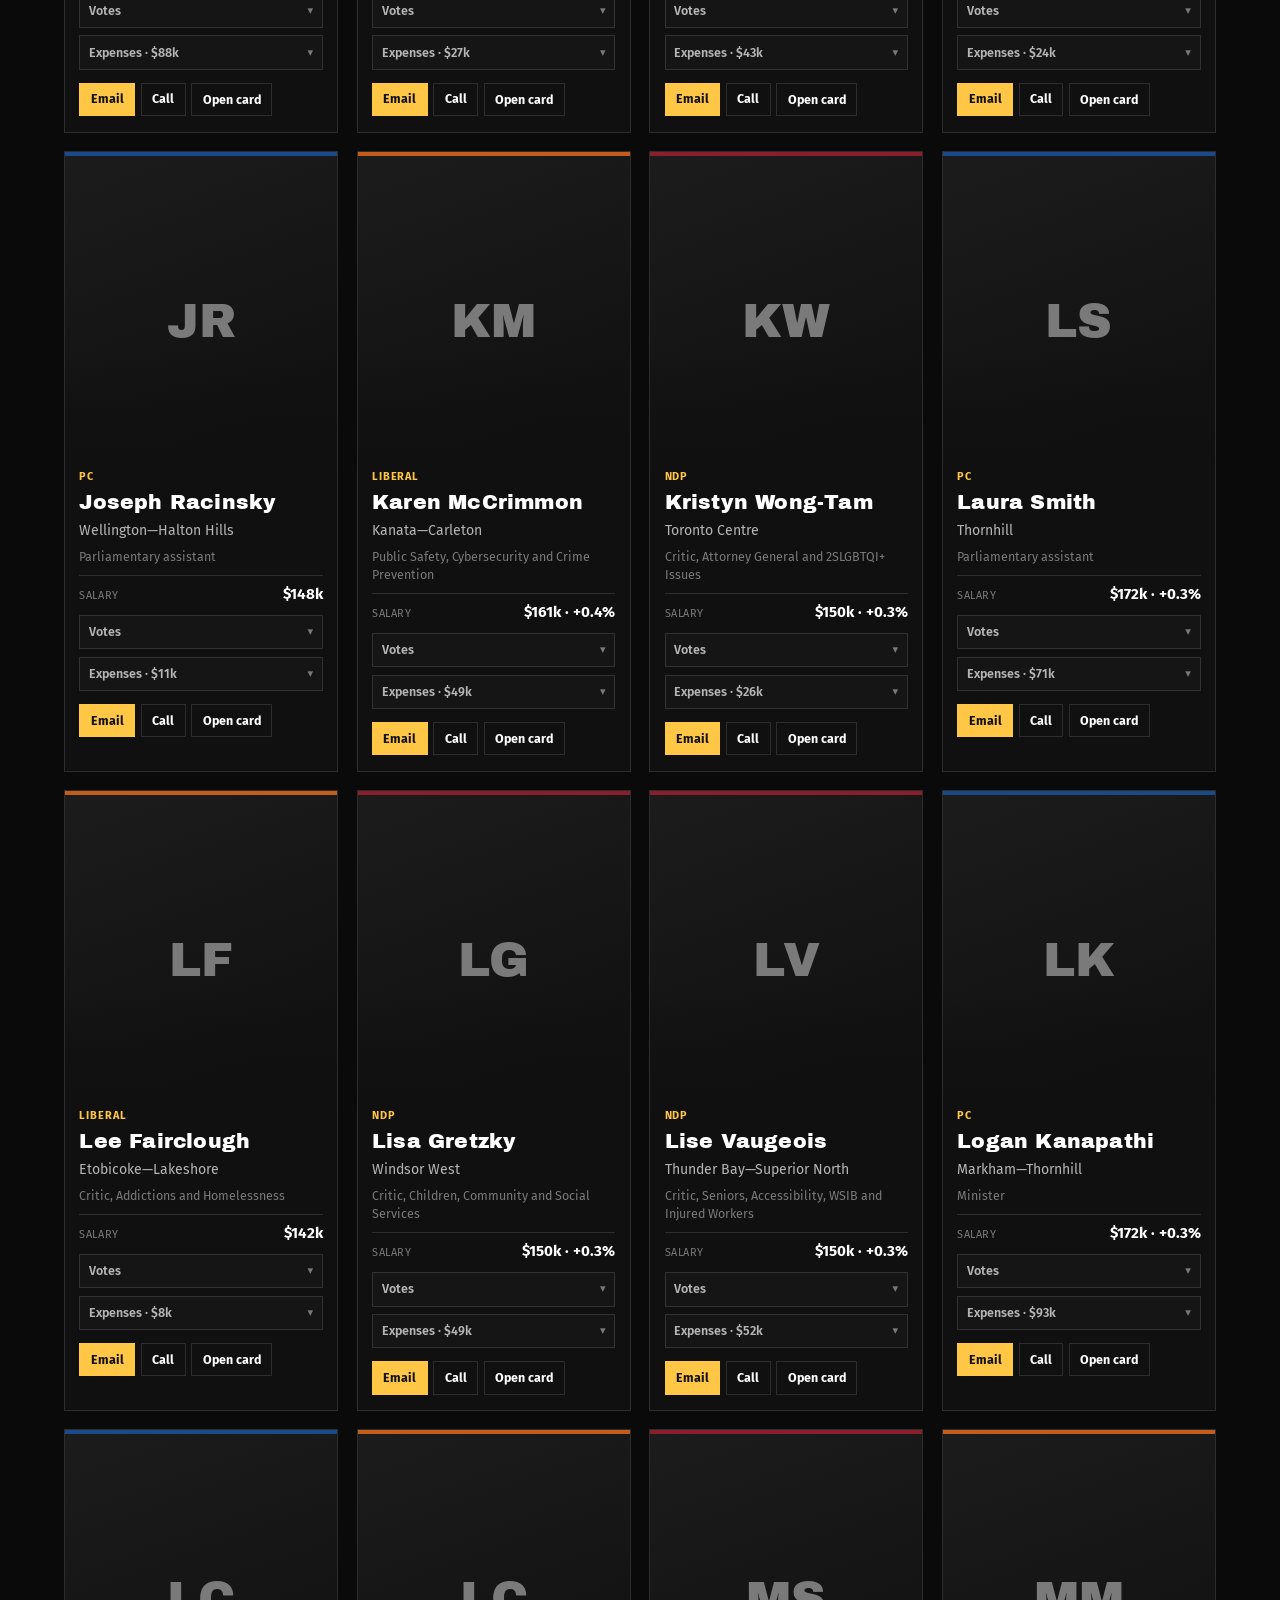
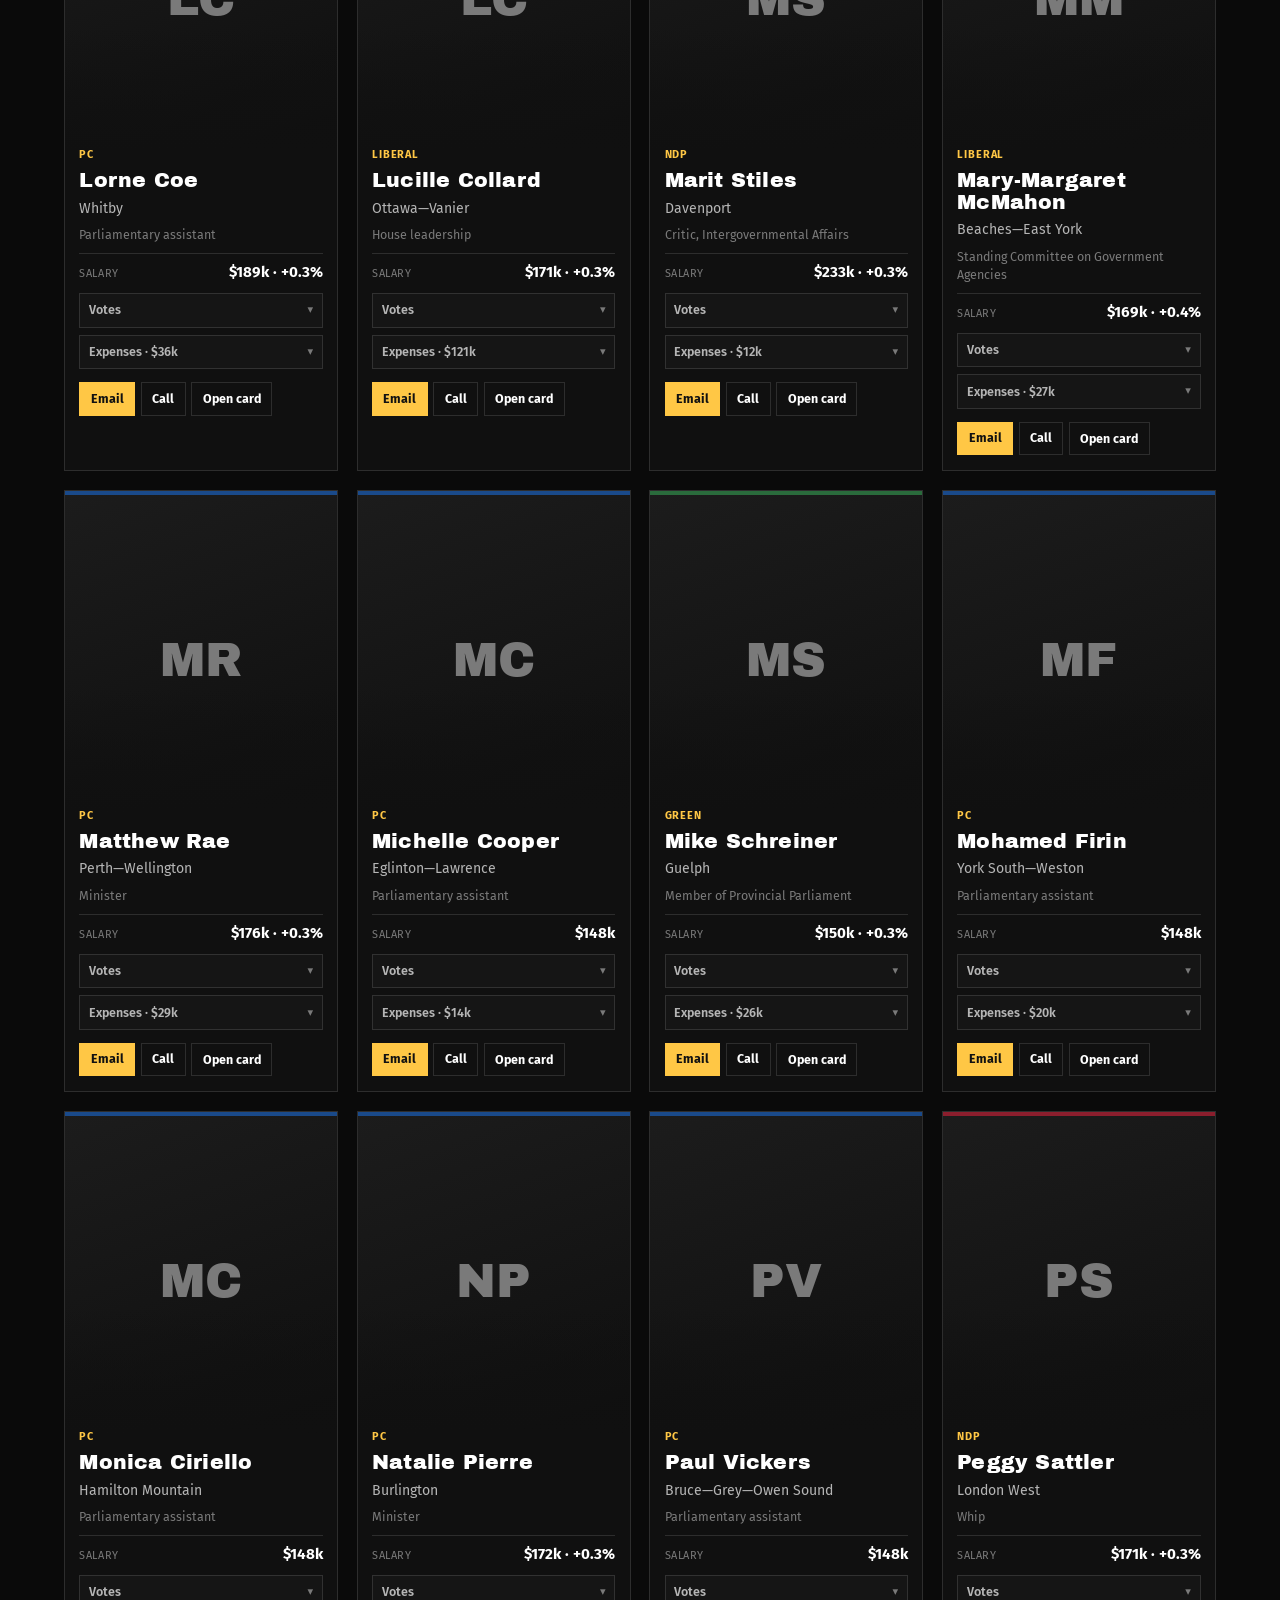
==== commit 6a32c5c6: "Add municipal meeting watch for data-centre agendas. Poll eScribe calendars twice daily, flag datace" ====
--- a/cards.html
+++ b/cards.html
@@ -24,6 +24,7 @@
         <a href="landing.html">Landing</a>
         <a href="map.html">Map</a>
         <a href="watch.html">Watch</a>
+        <a href="meetings.html">Meetings</a>
         <a class="primary" href="./?embed=1">Tracker</a>
       </nav>
     </div>
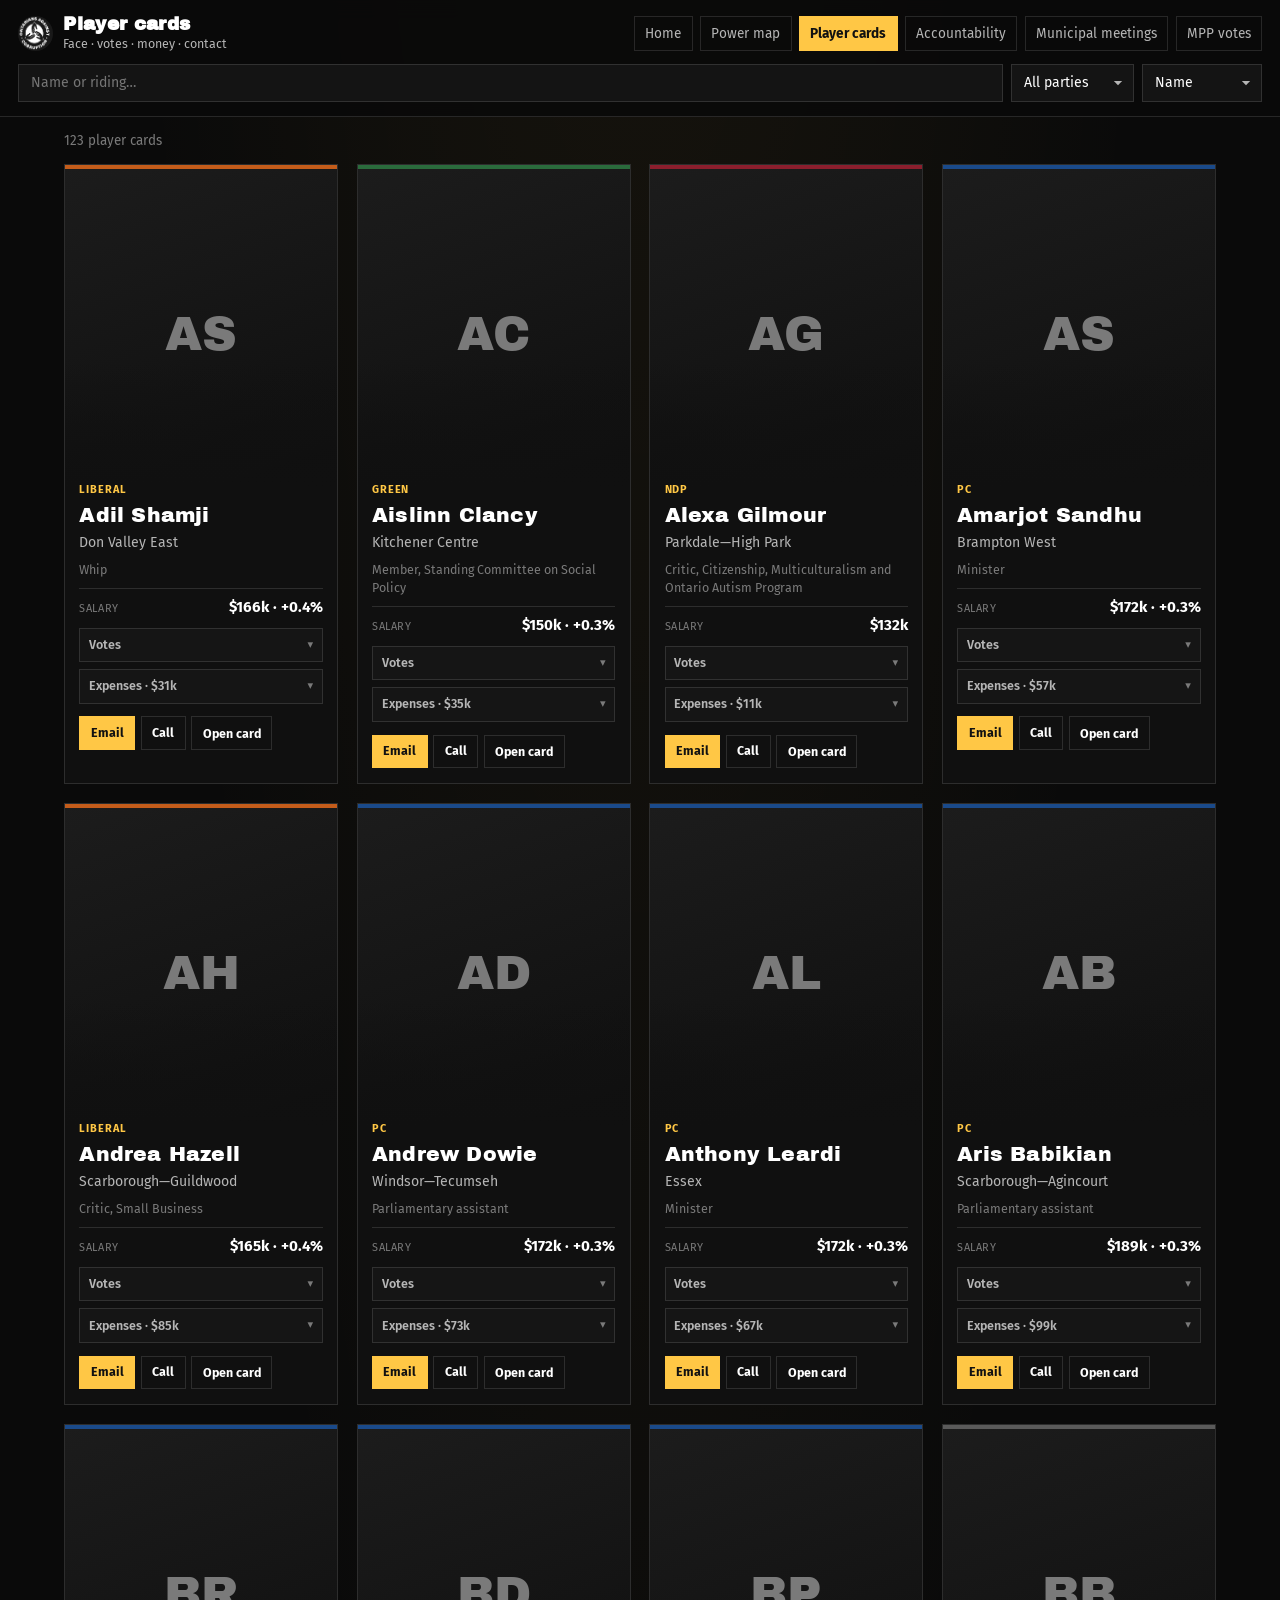
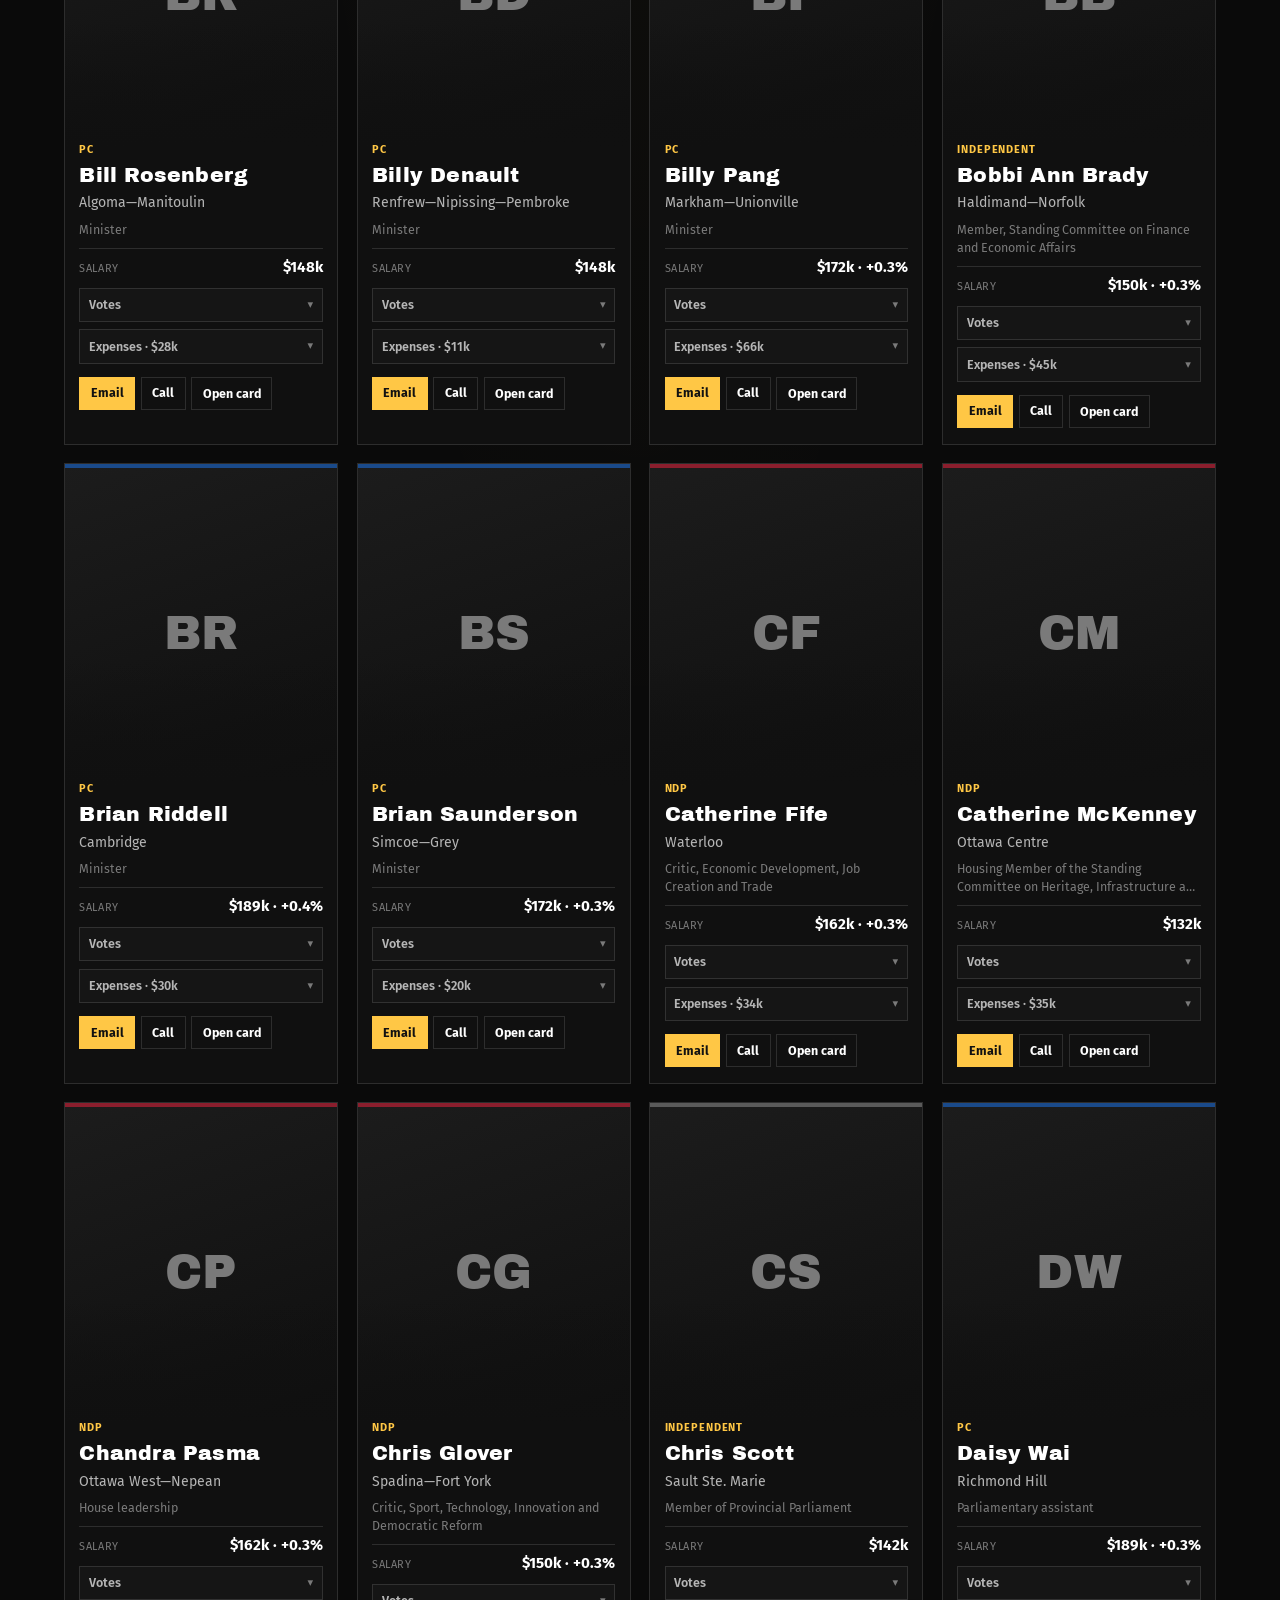
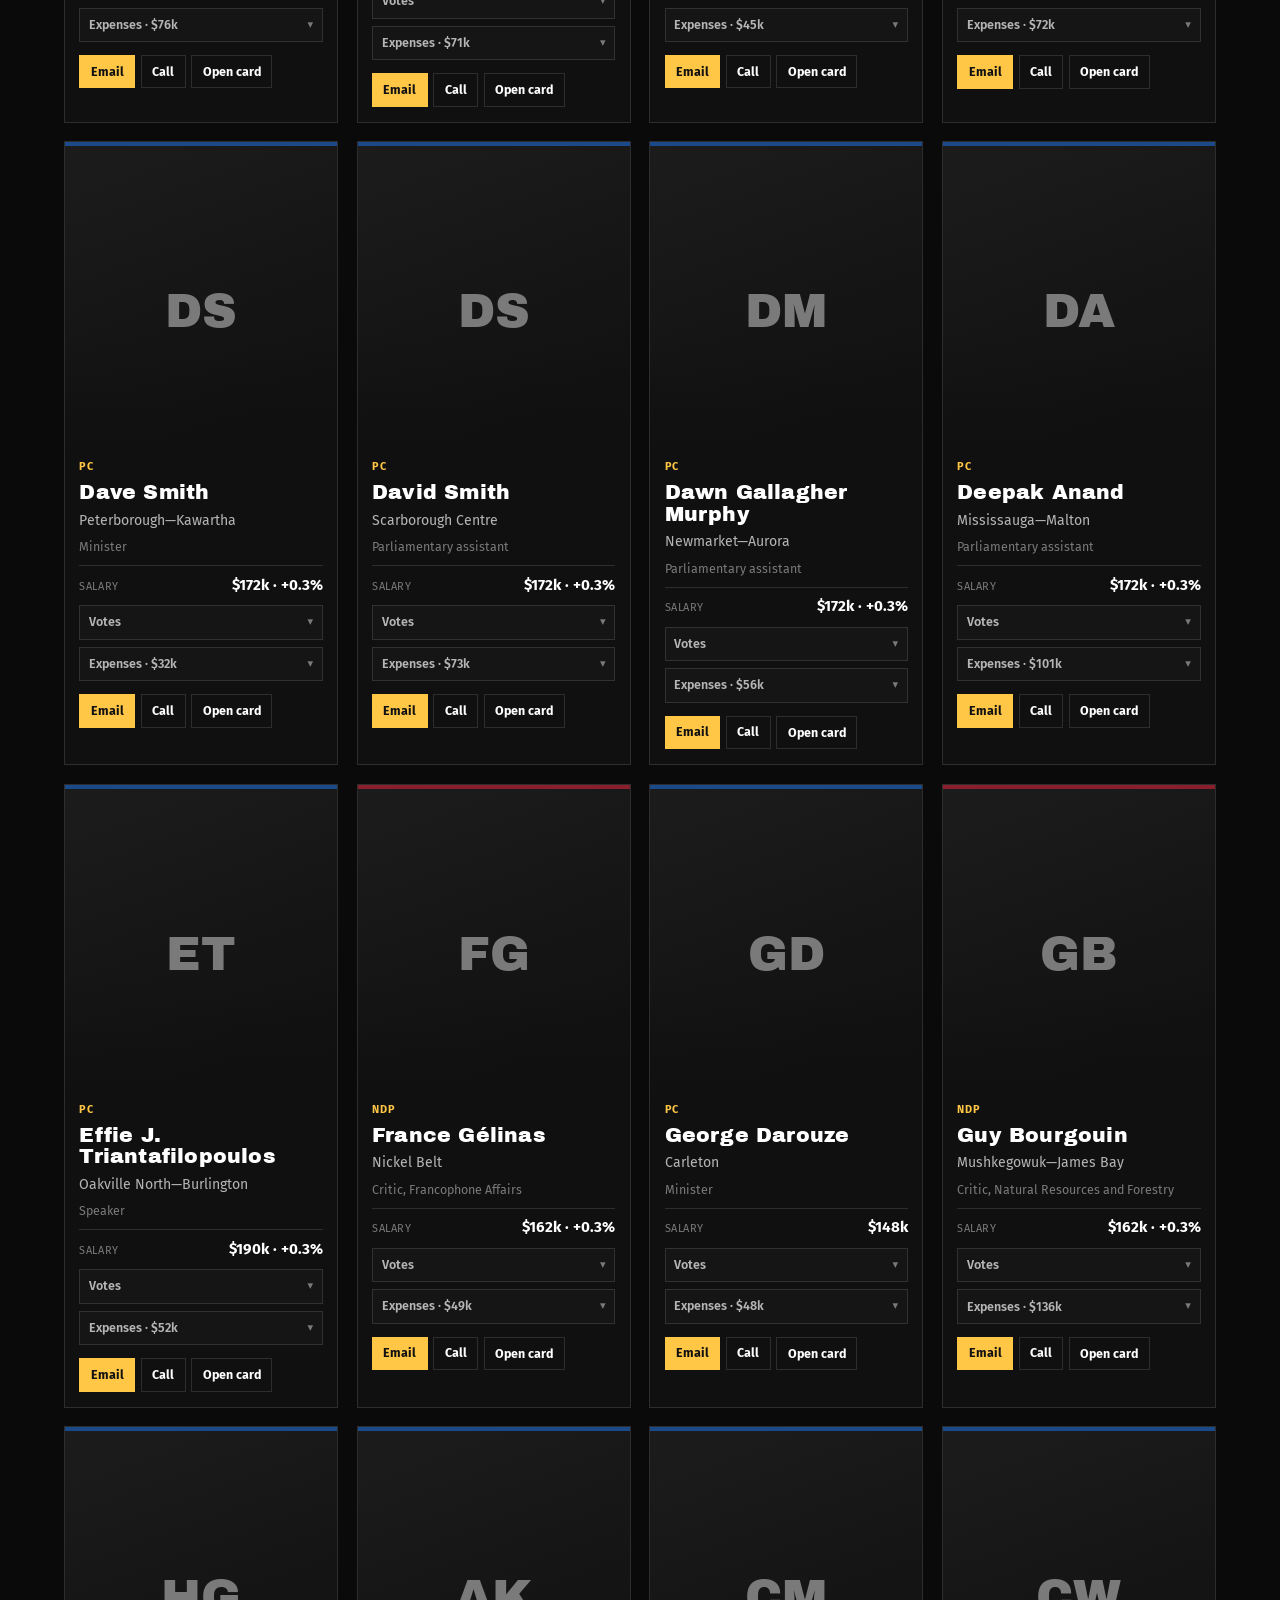
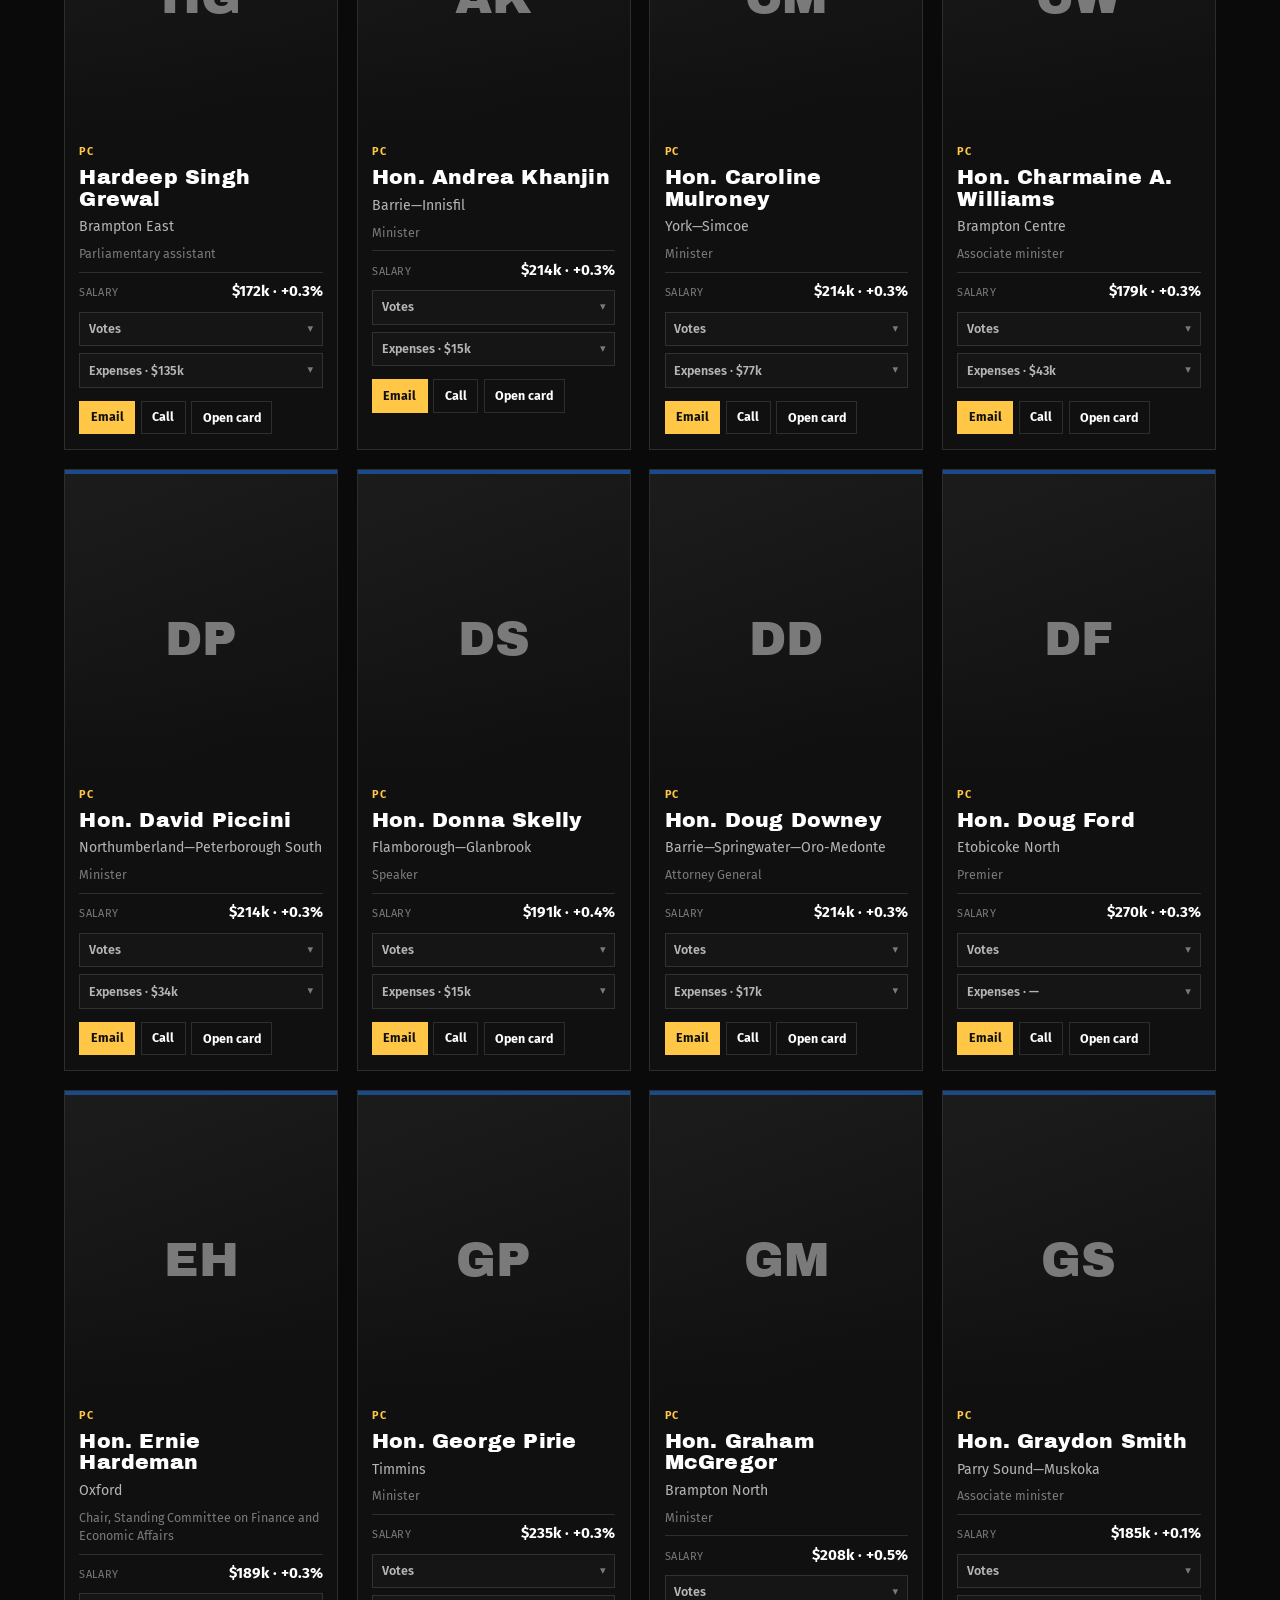
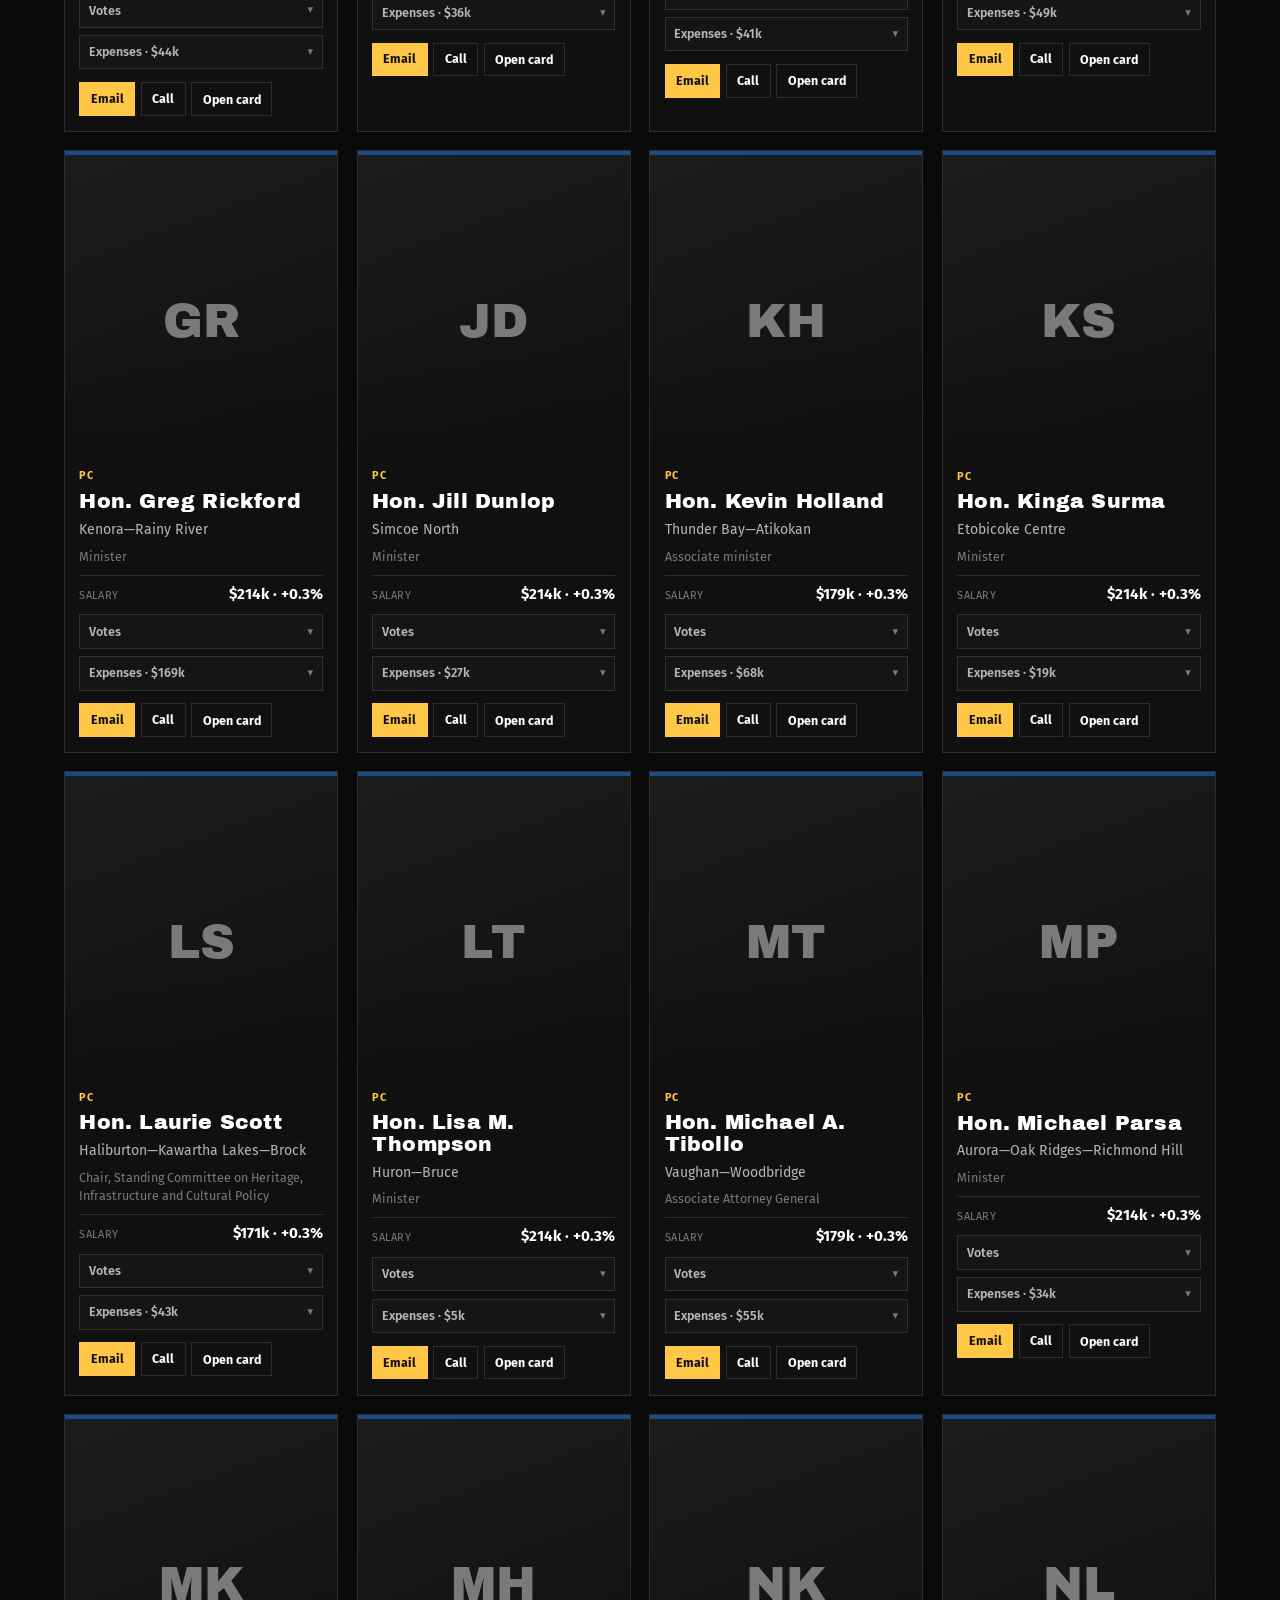
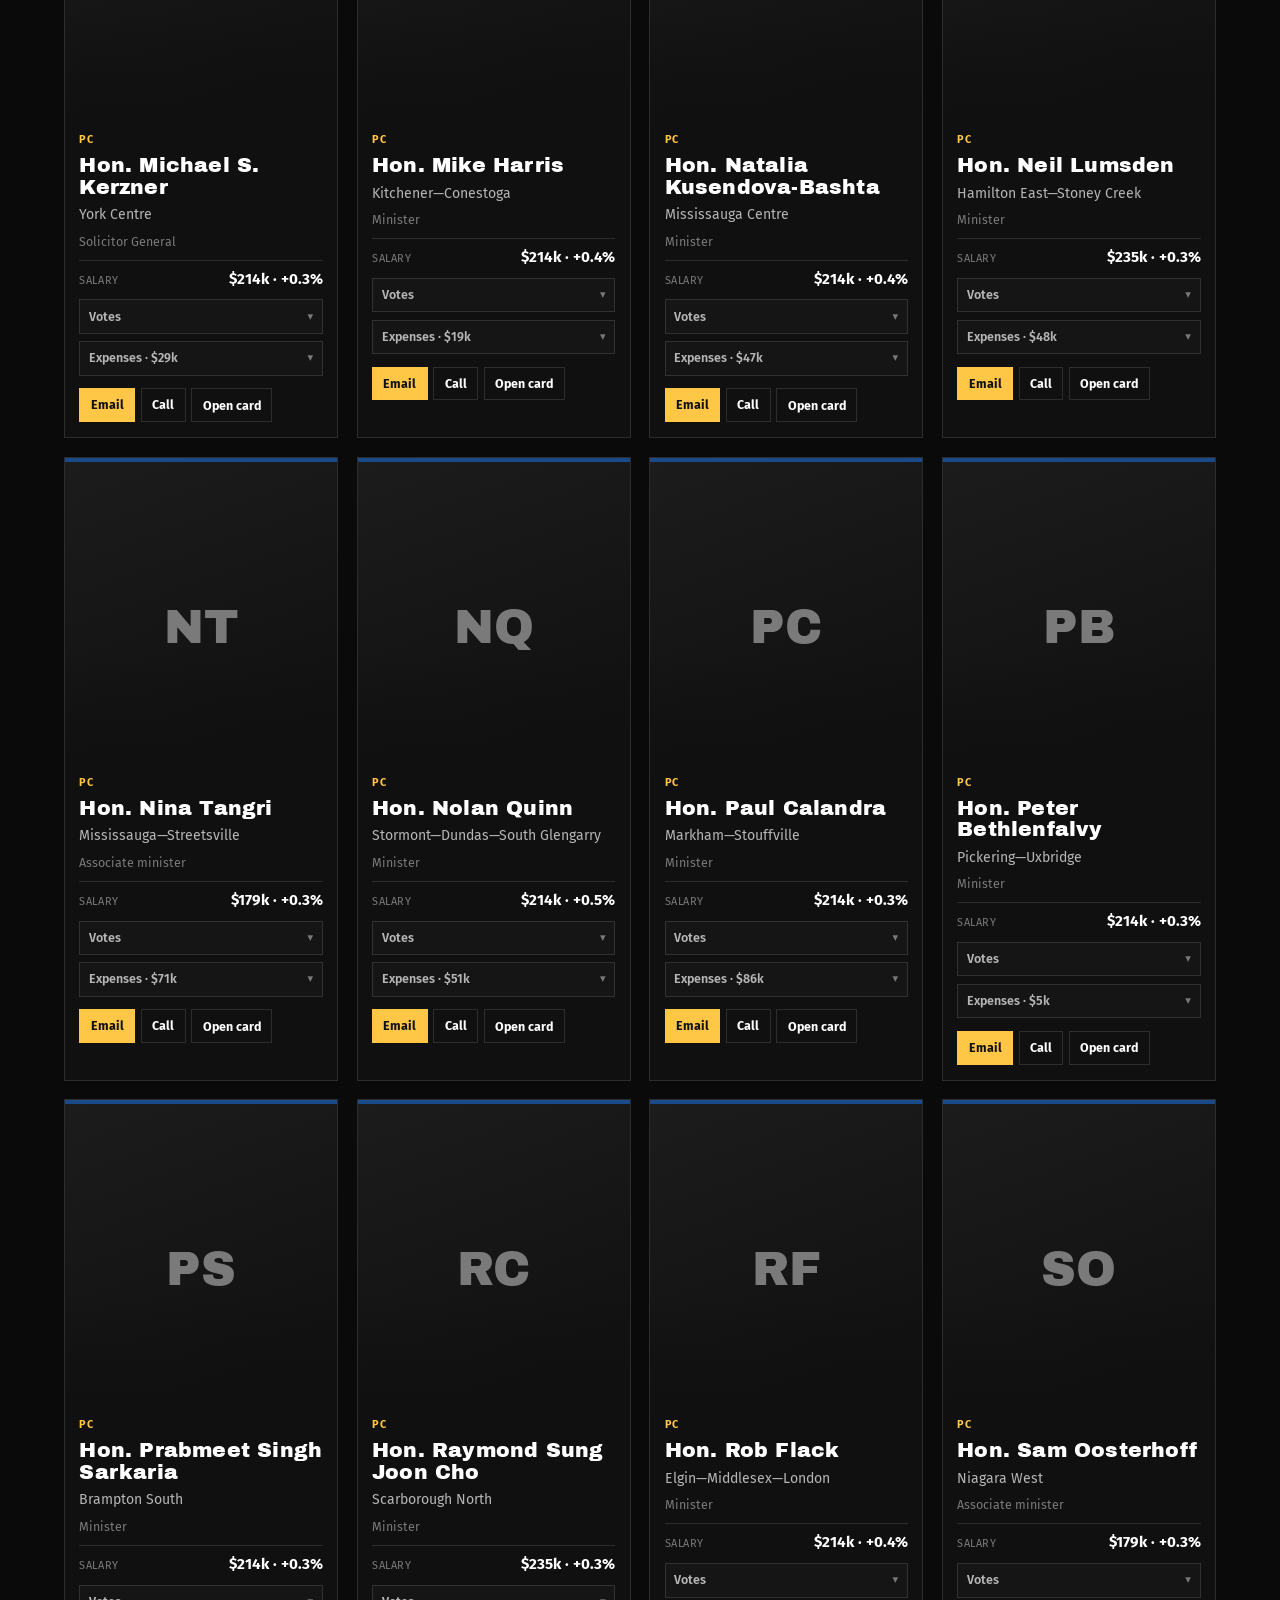
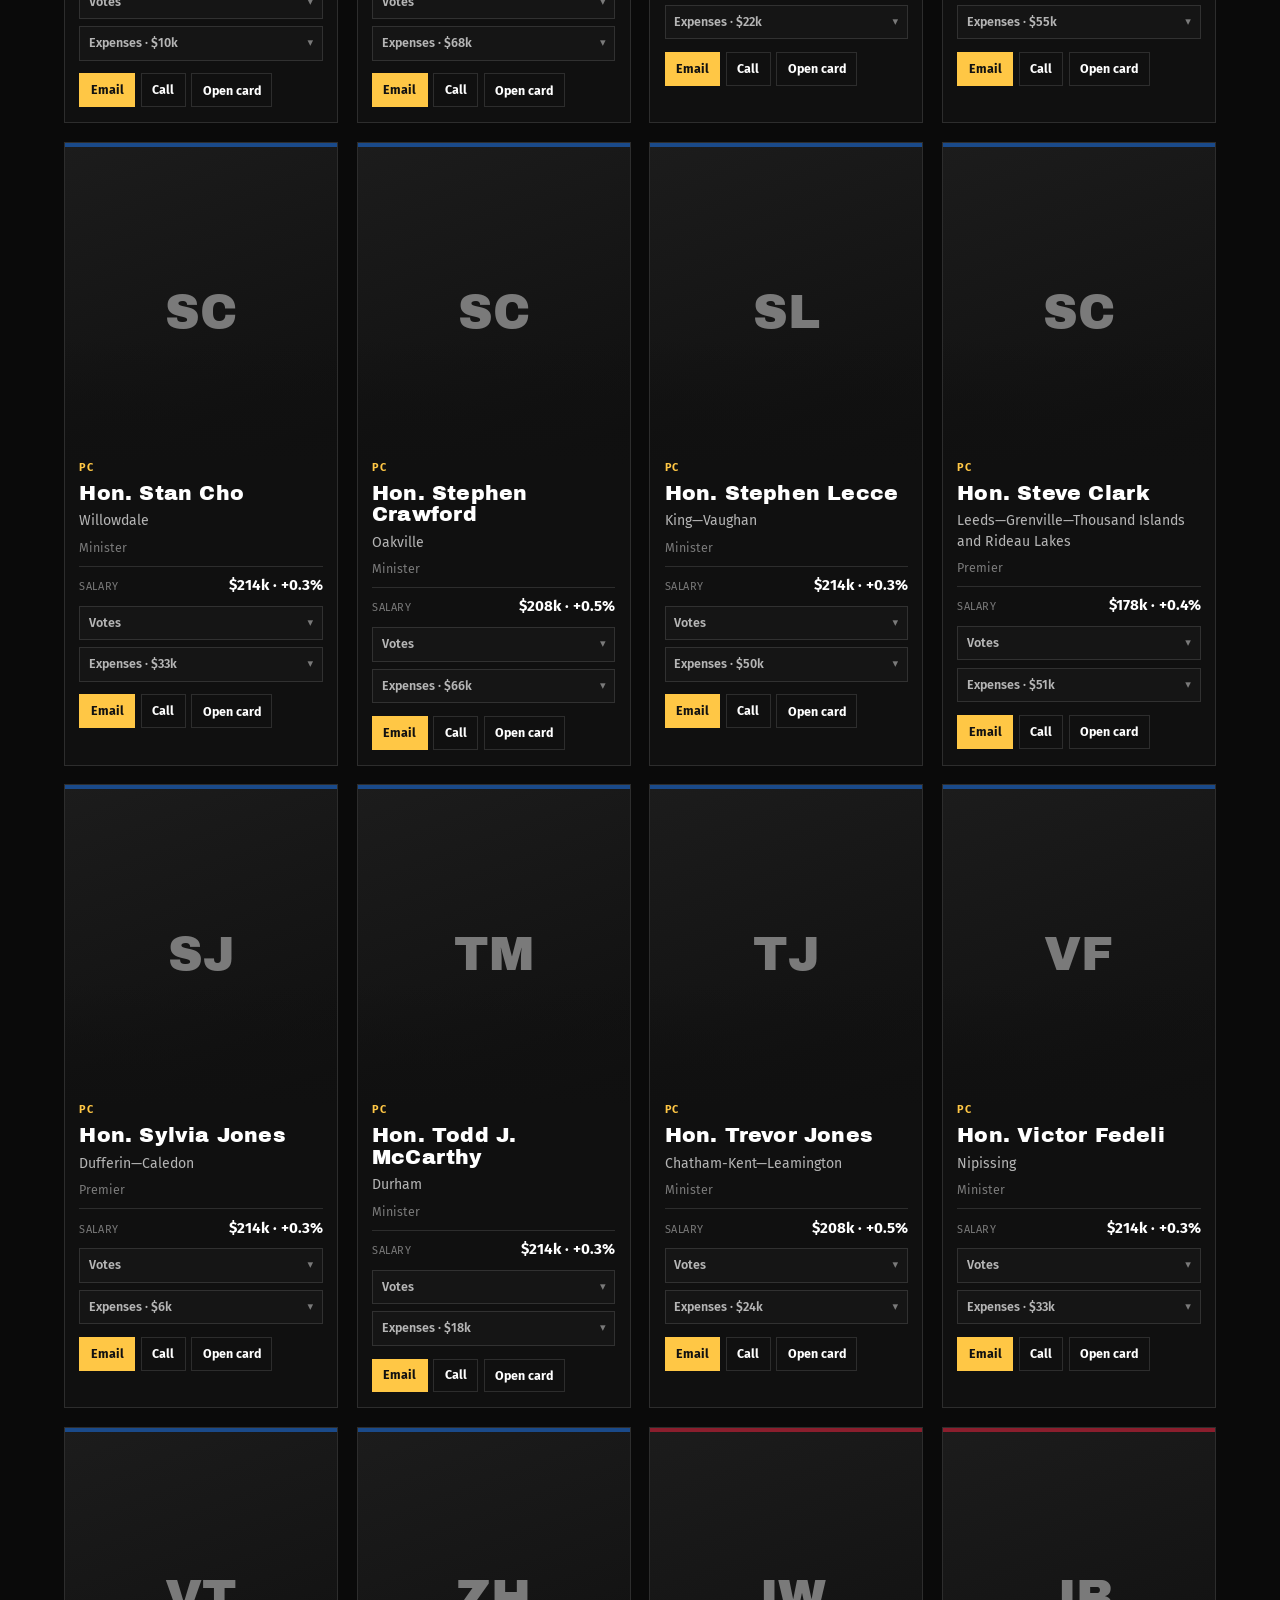
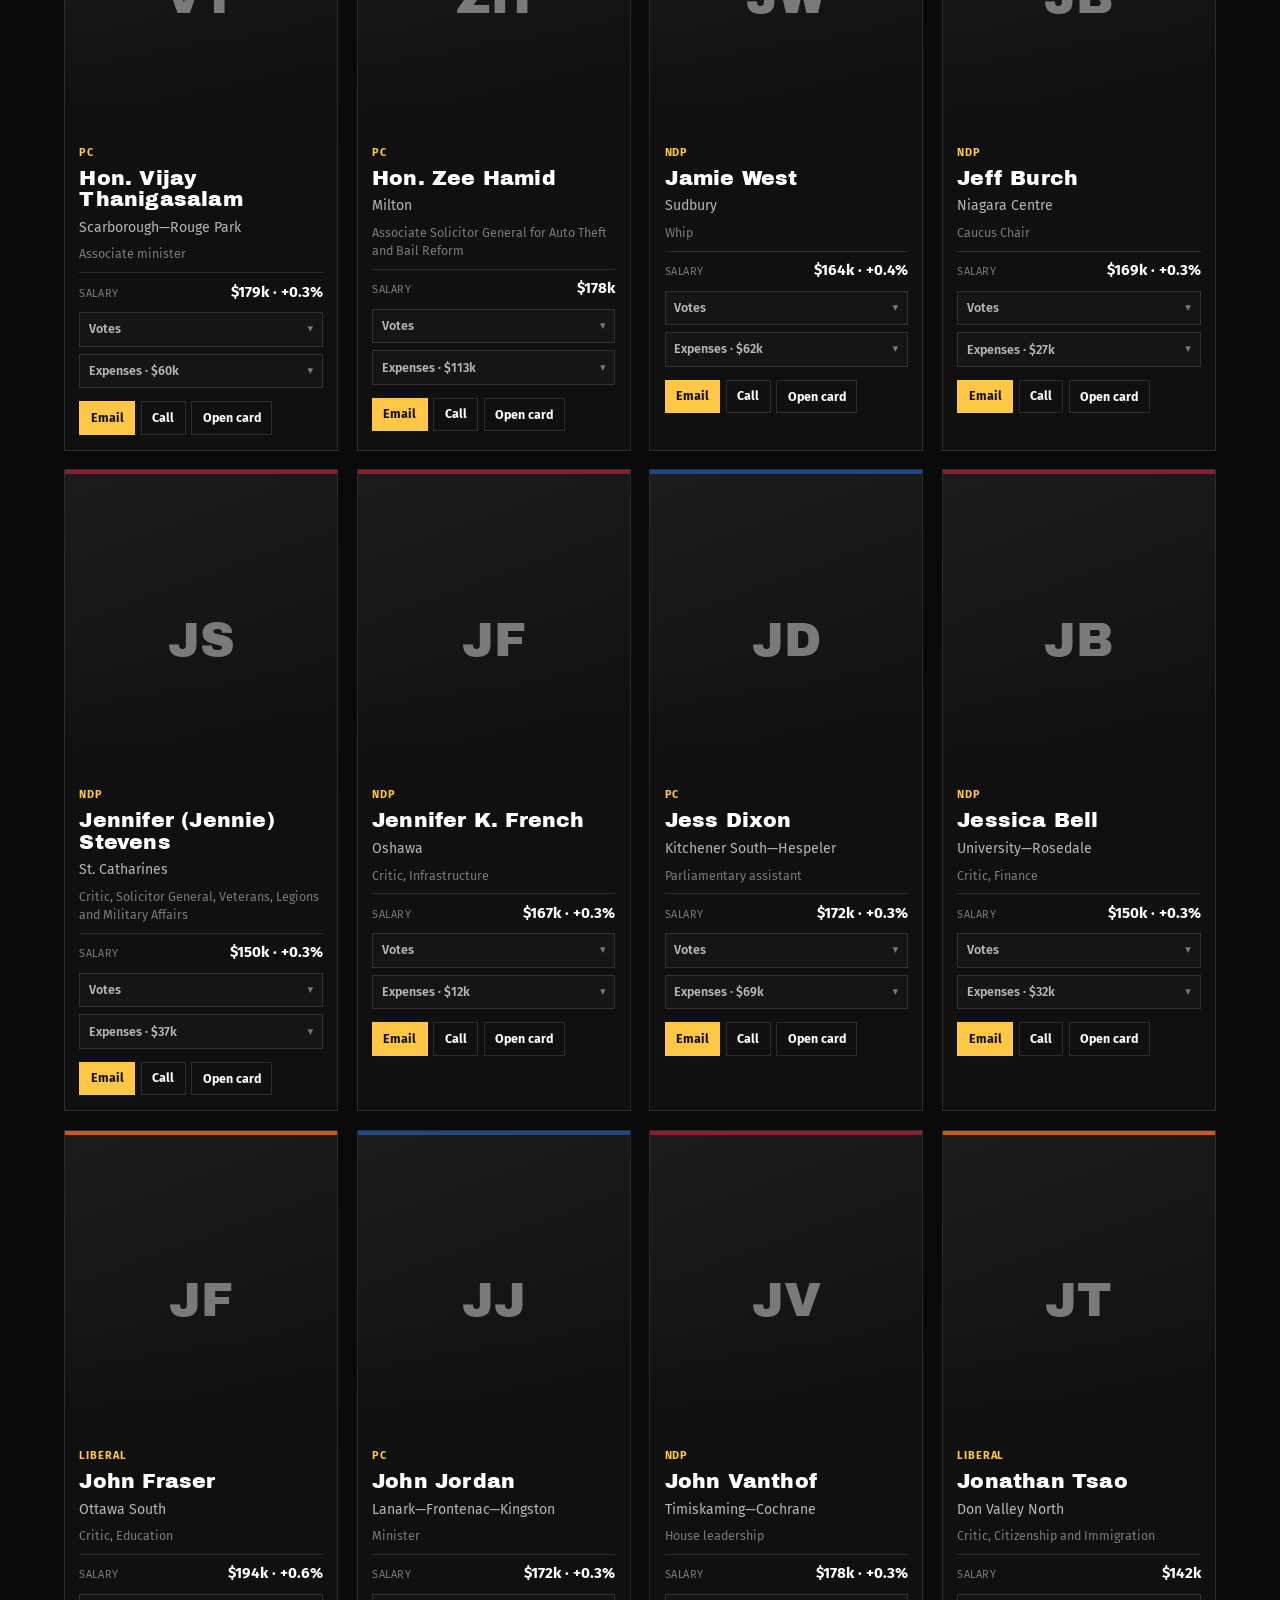
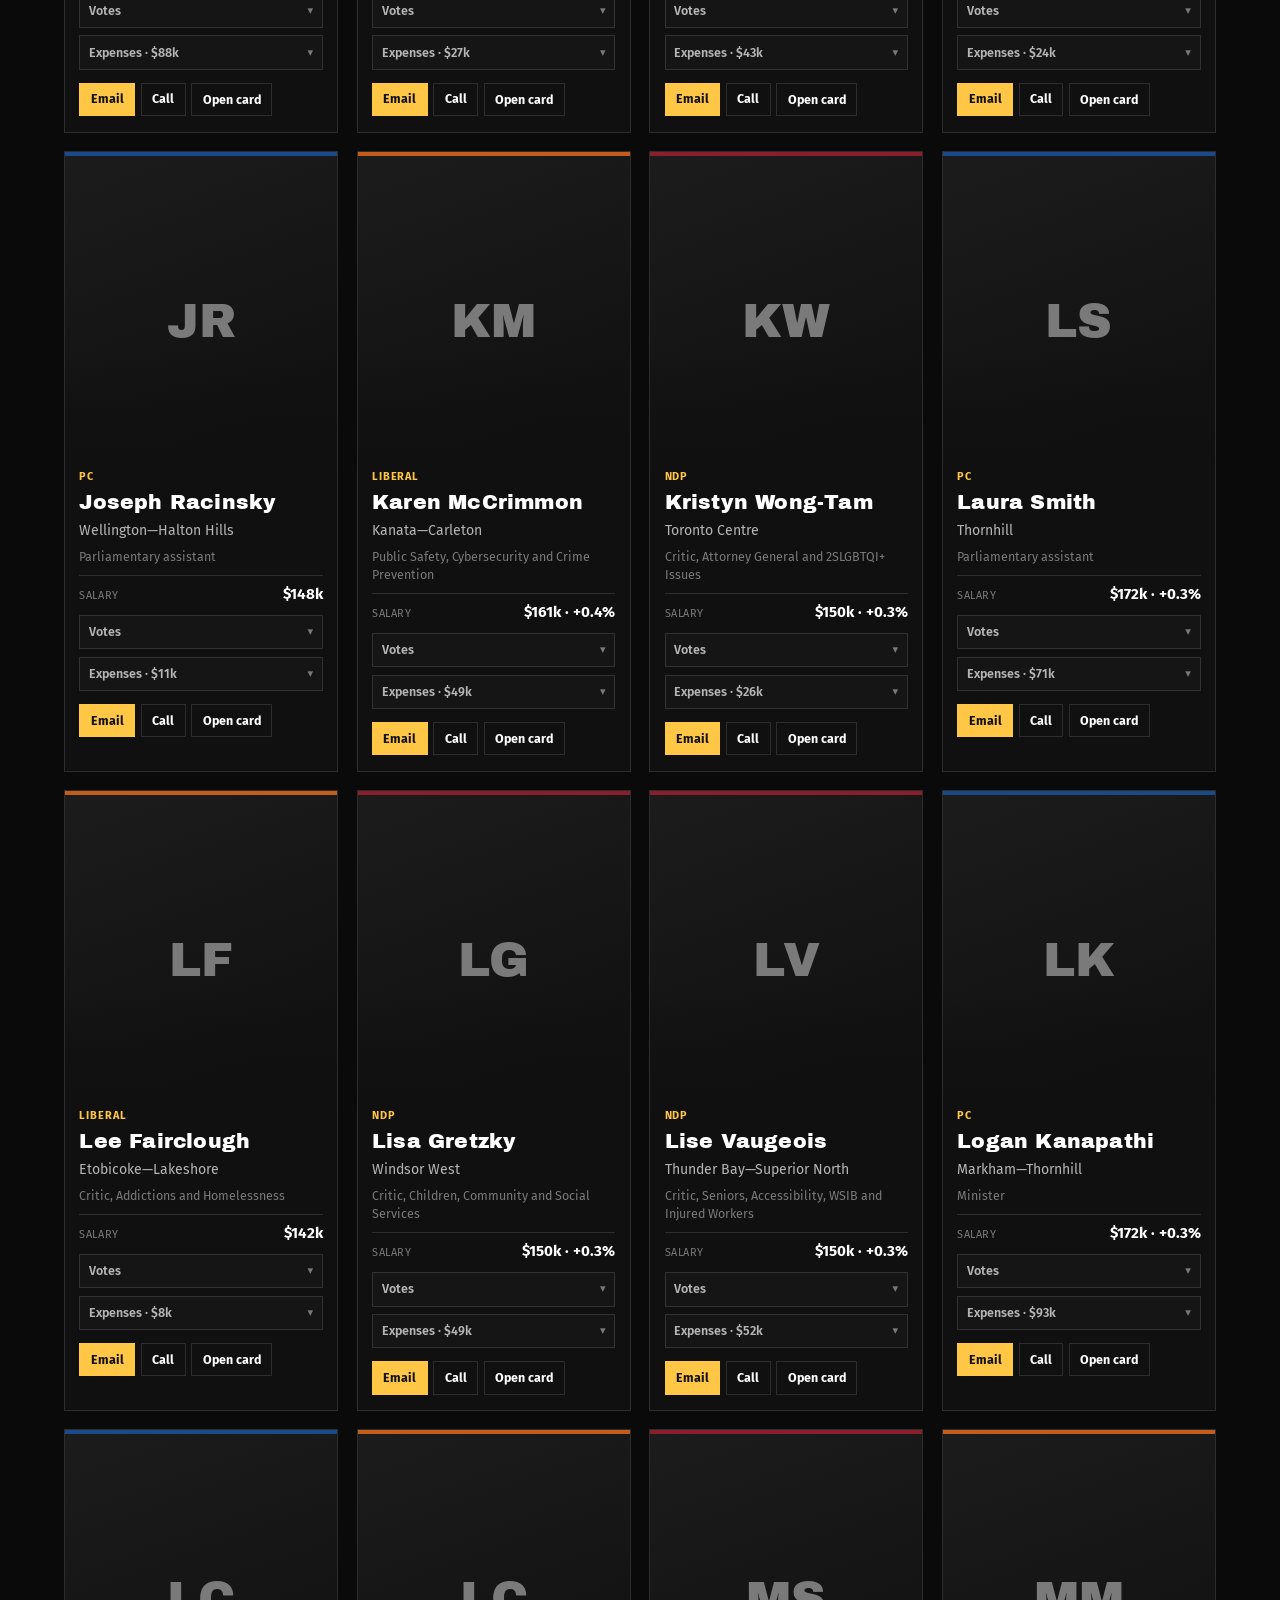
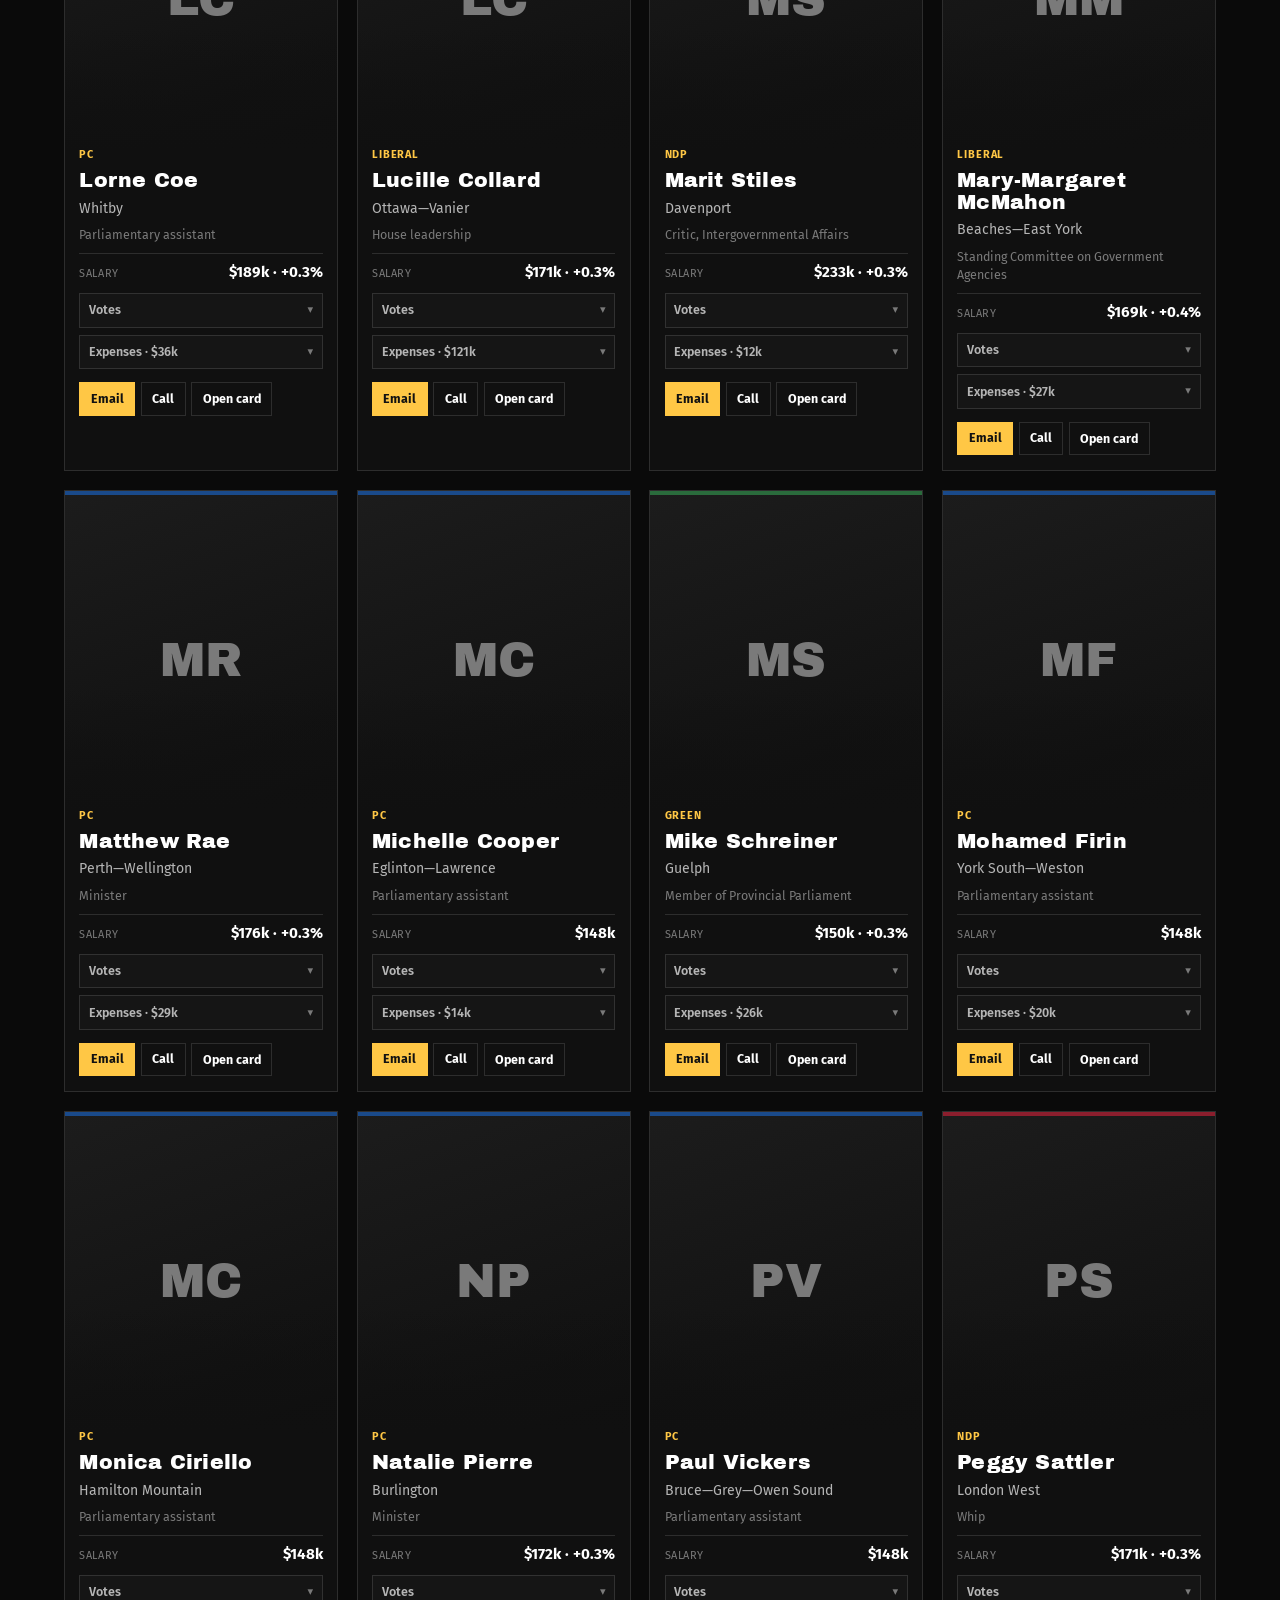
==== commit 89935a71: "Spell out nav labels so each page is obvious. Home, Power map, Player cards, Accountability, Municip" ====
--- a/cards.html
+++ b/cards.html
@@ -8,7 +8,7 @@
   <link rel="preconnect" href="https://fonts.googleapis.com">
   <link rel="preconnect" href="https://fonts.gstatic.com" crossorigin>
   <link href="https://fonts.googleapis.com/css2?family=Archivo+Black&family=Fira+Sans:wght@400;500;600;700&display=swap" rel="stylesheet">
-  <link rel="stylesheet" href="cards.css?v=4">
+  <link rel="stylesheet" href="cards.css?v=5">
 </head>
 <body>
   <header class="top">
@@ -21,11 +21,12 @@
         </div>
       </div>
       <nav class="nav-links" aria-label="Related pages">
-        <a href="landing.html">Landing</a>
-        <a href="map.html">Map</a>
-        <a href="watch.html">Watch</a>
-        <a href="meetings.html">Meetings</a>
-        <a class="primary" href="./?embed=1">Tracker</a>
+        <a href="landing.html">Home</a>
+        <a href="map.html">Power map</a>
+        <a class="current" href="cards.html" aria-current="page">Player cards</a>
+        <a href="watch.html">Accountability</a>
+        <a href="meetings.html">Municipal meetings</a>
+        <a href="./?embed=1">MPP votes</a>
       </nav>
     </div>
     <div class="filters">
--- a/cards.css
+++ b/cards.css
@@ -106,6 +106,7 @@
   padding: 0.4rem 0.65rem;
 }
 .nav-links a:hover { color: var(--yellow); border-color: var(--yellow); }
+.nav-links a.current,
 .nav-links a.primary {
   background: var(--yellow);
   color: var(--yellow-ink);
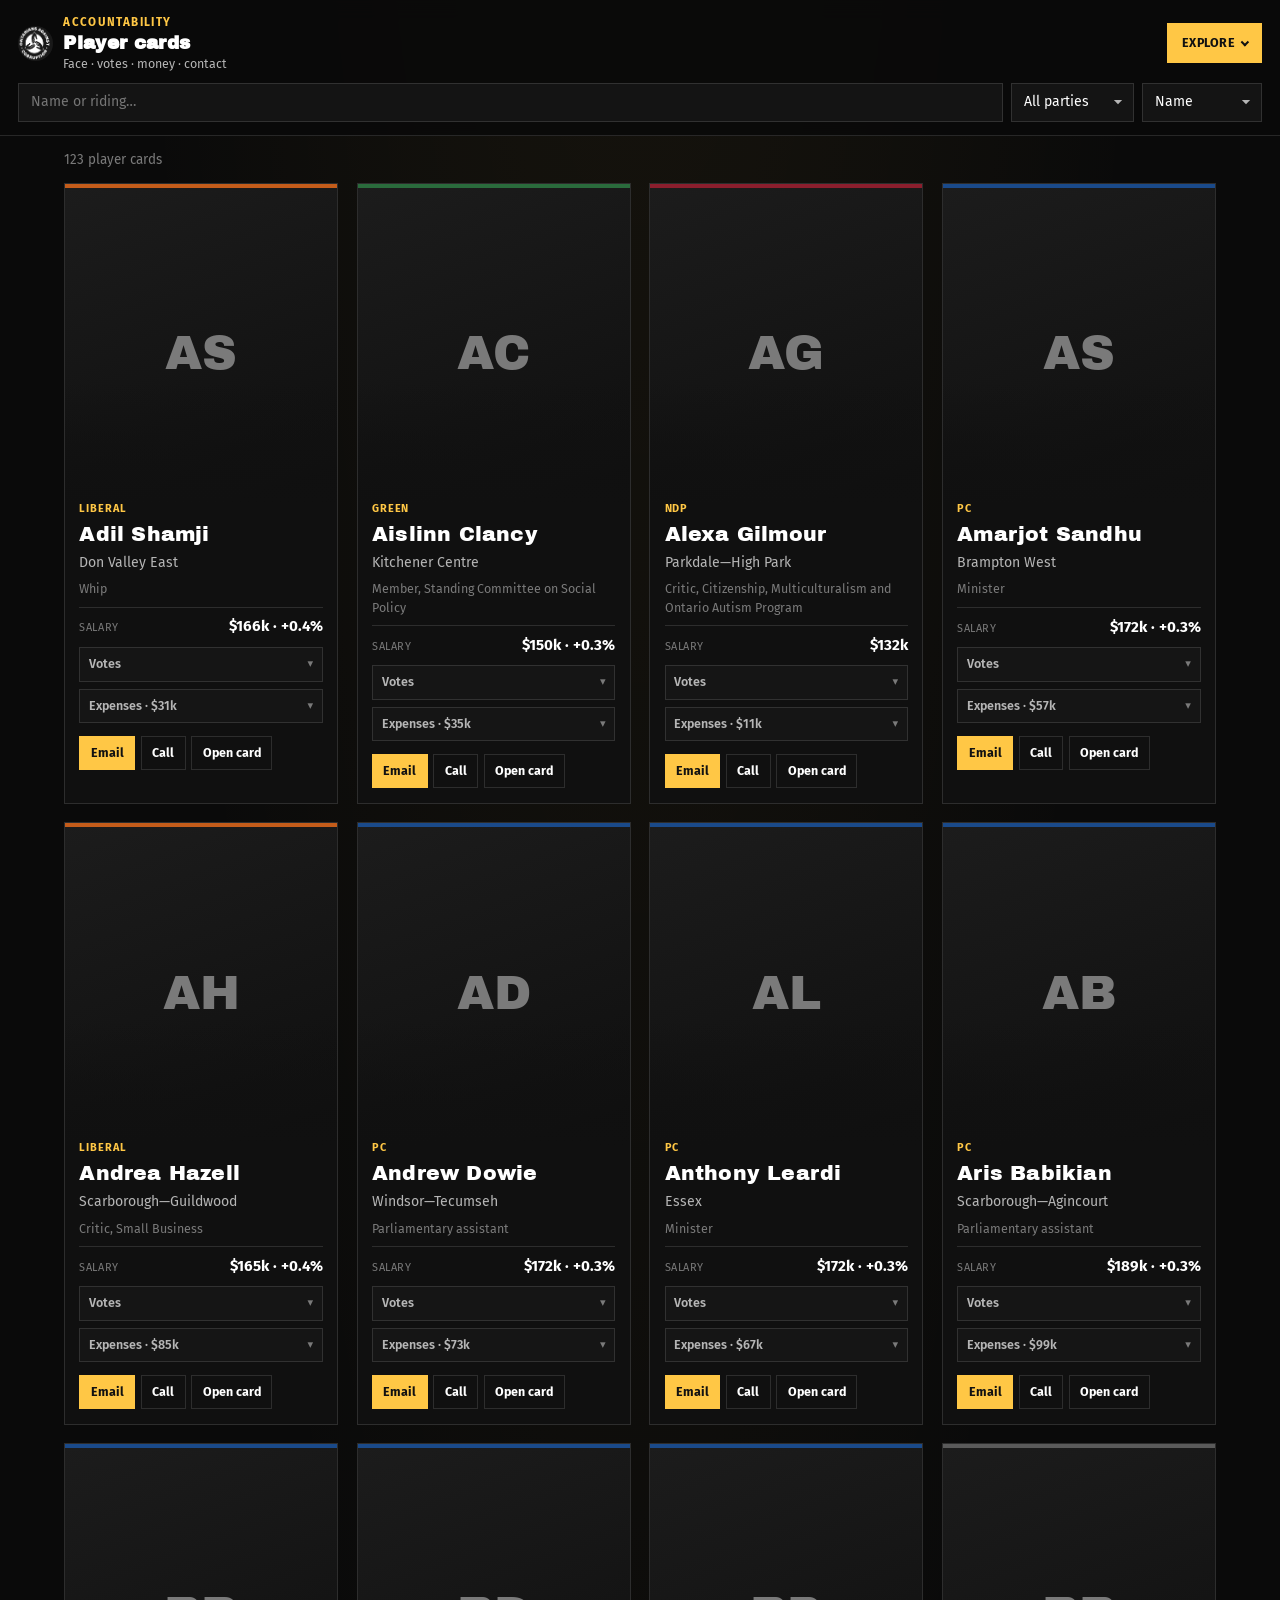
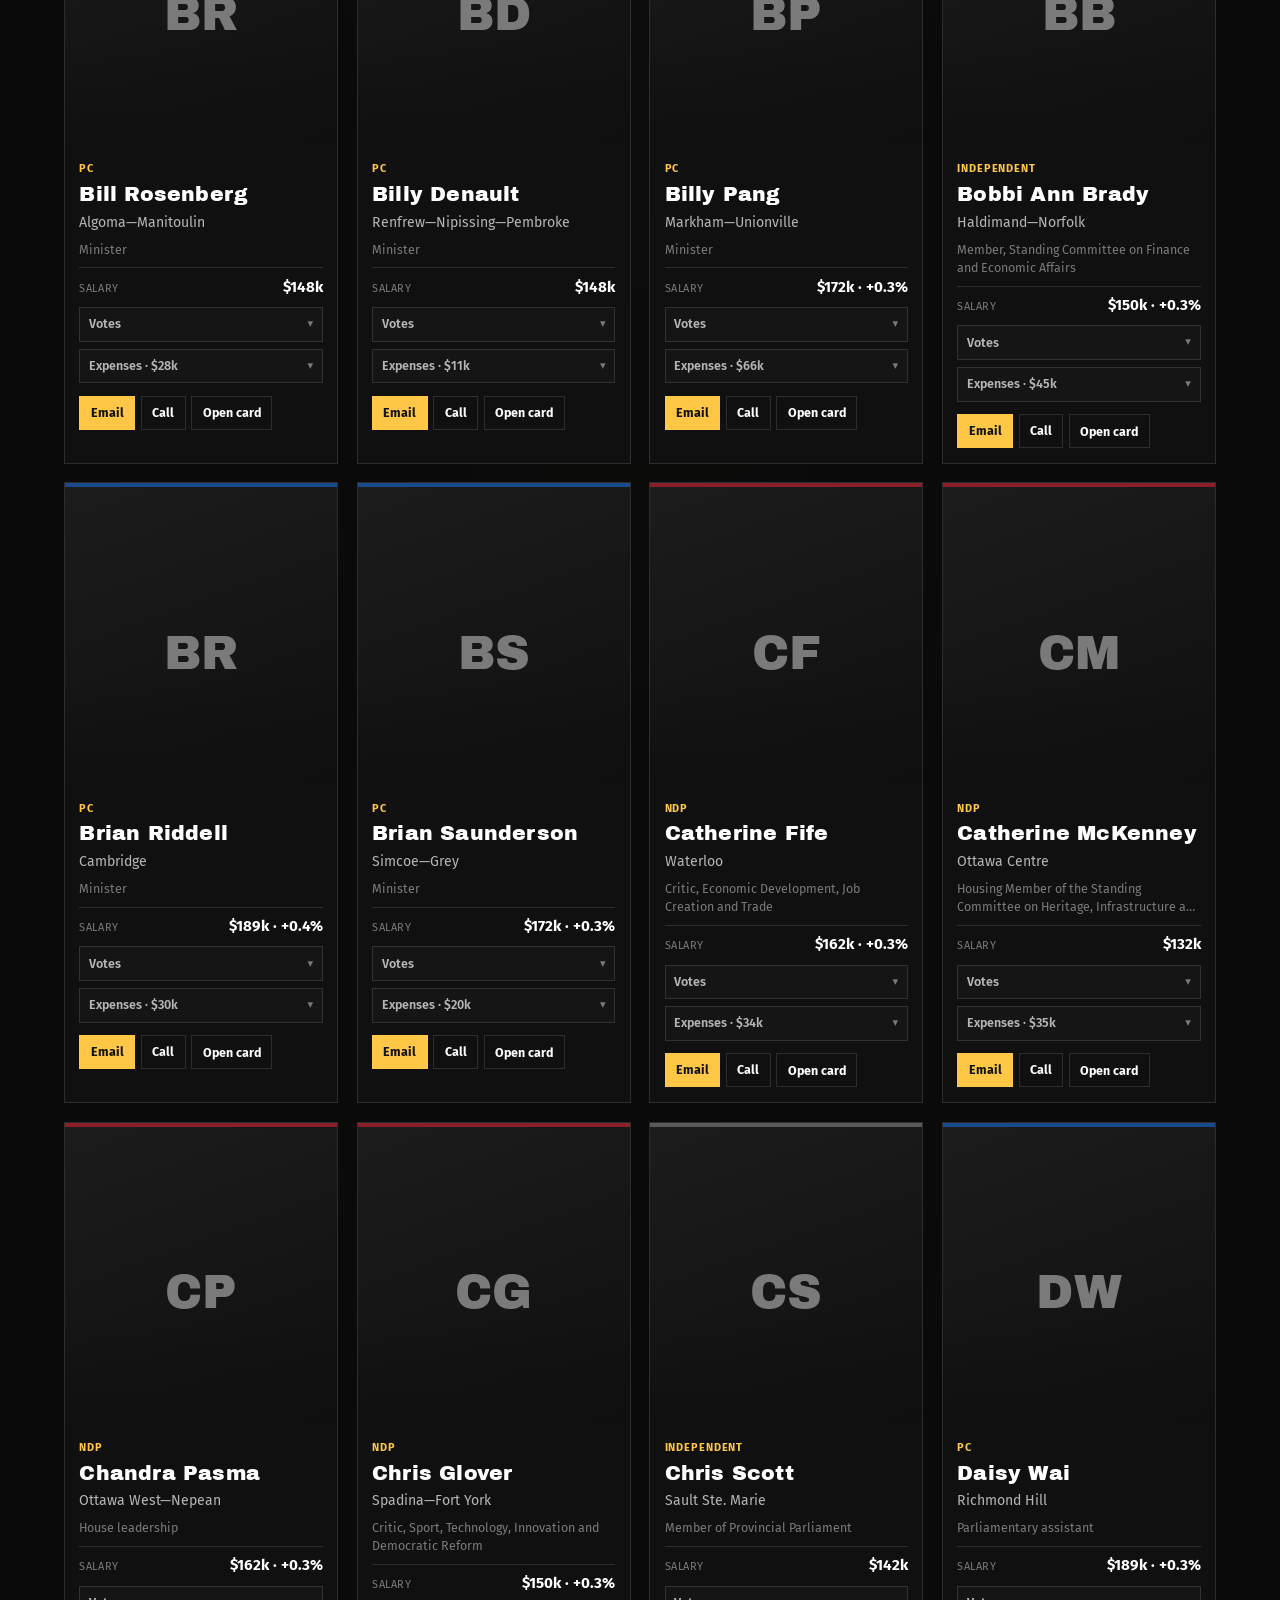
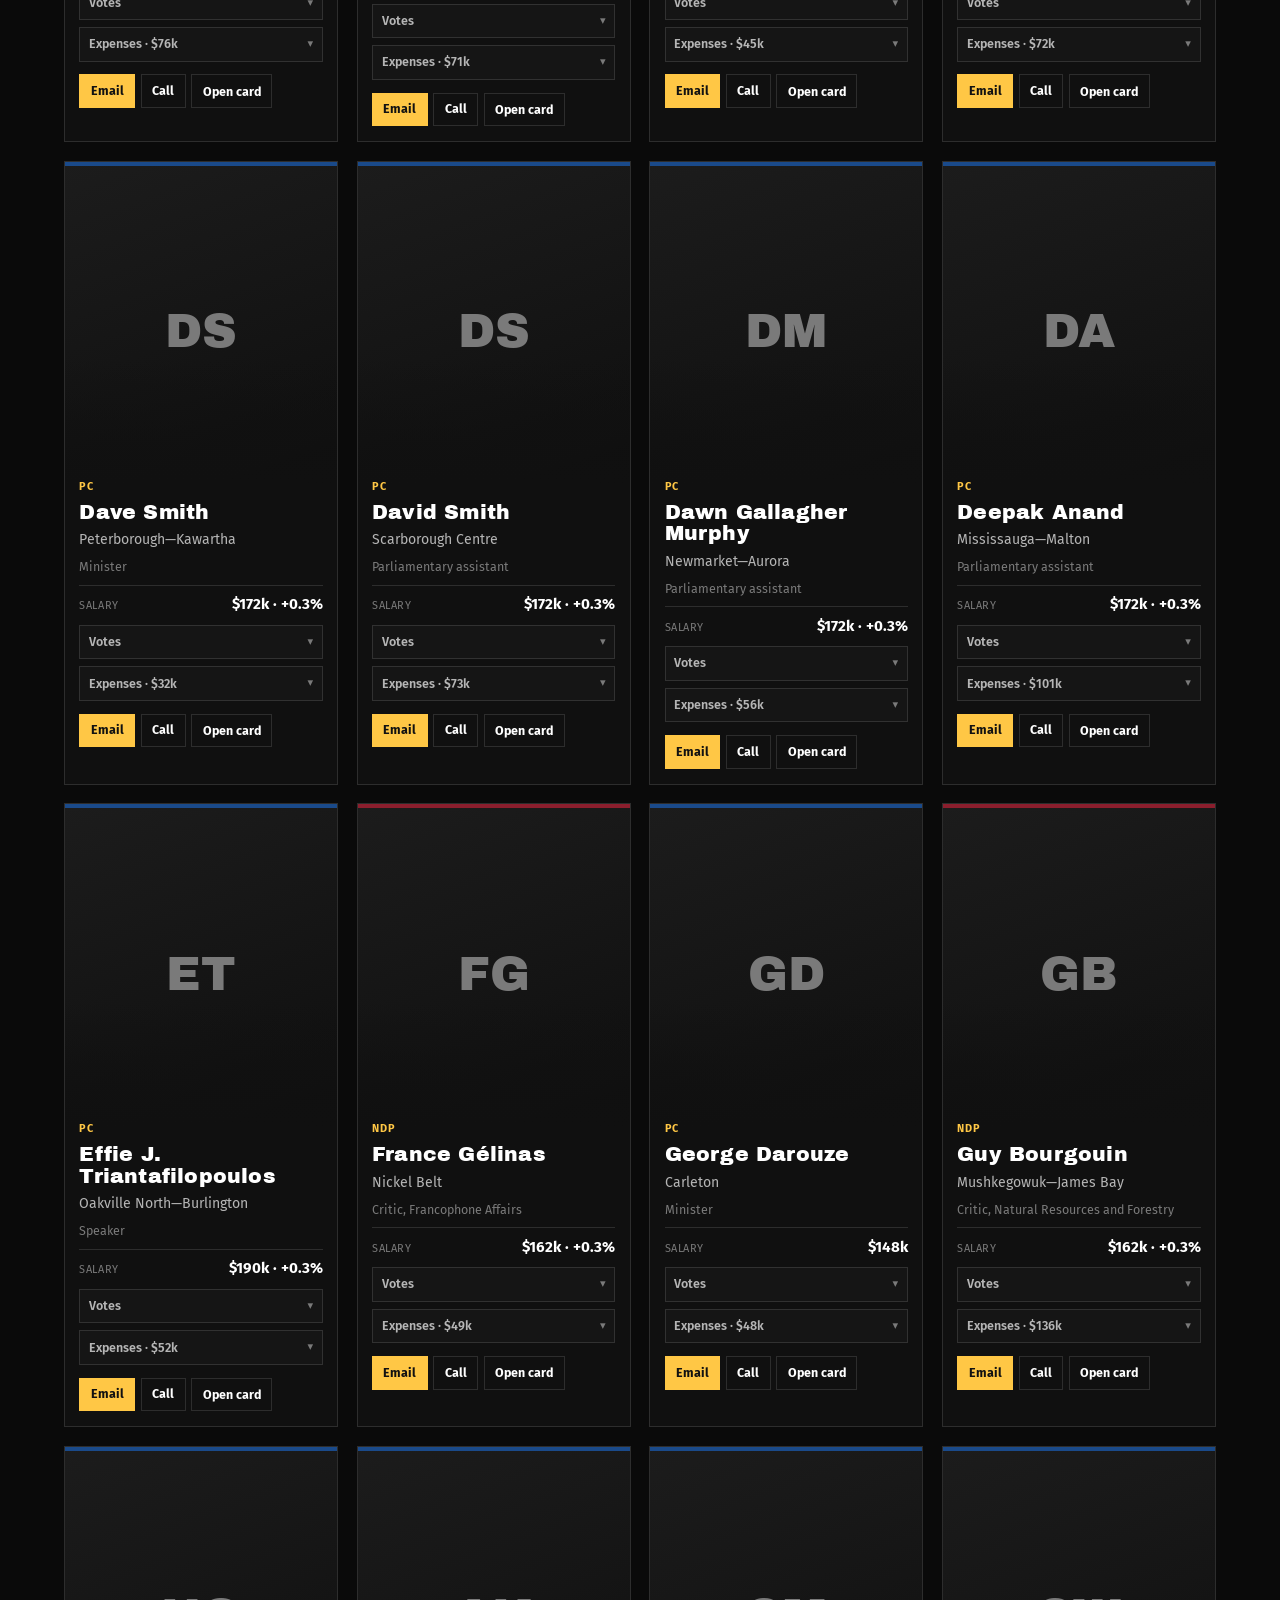
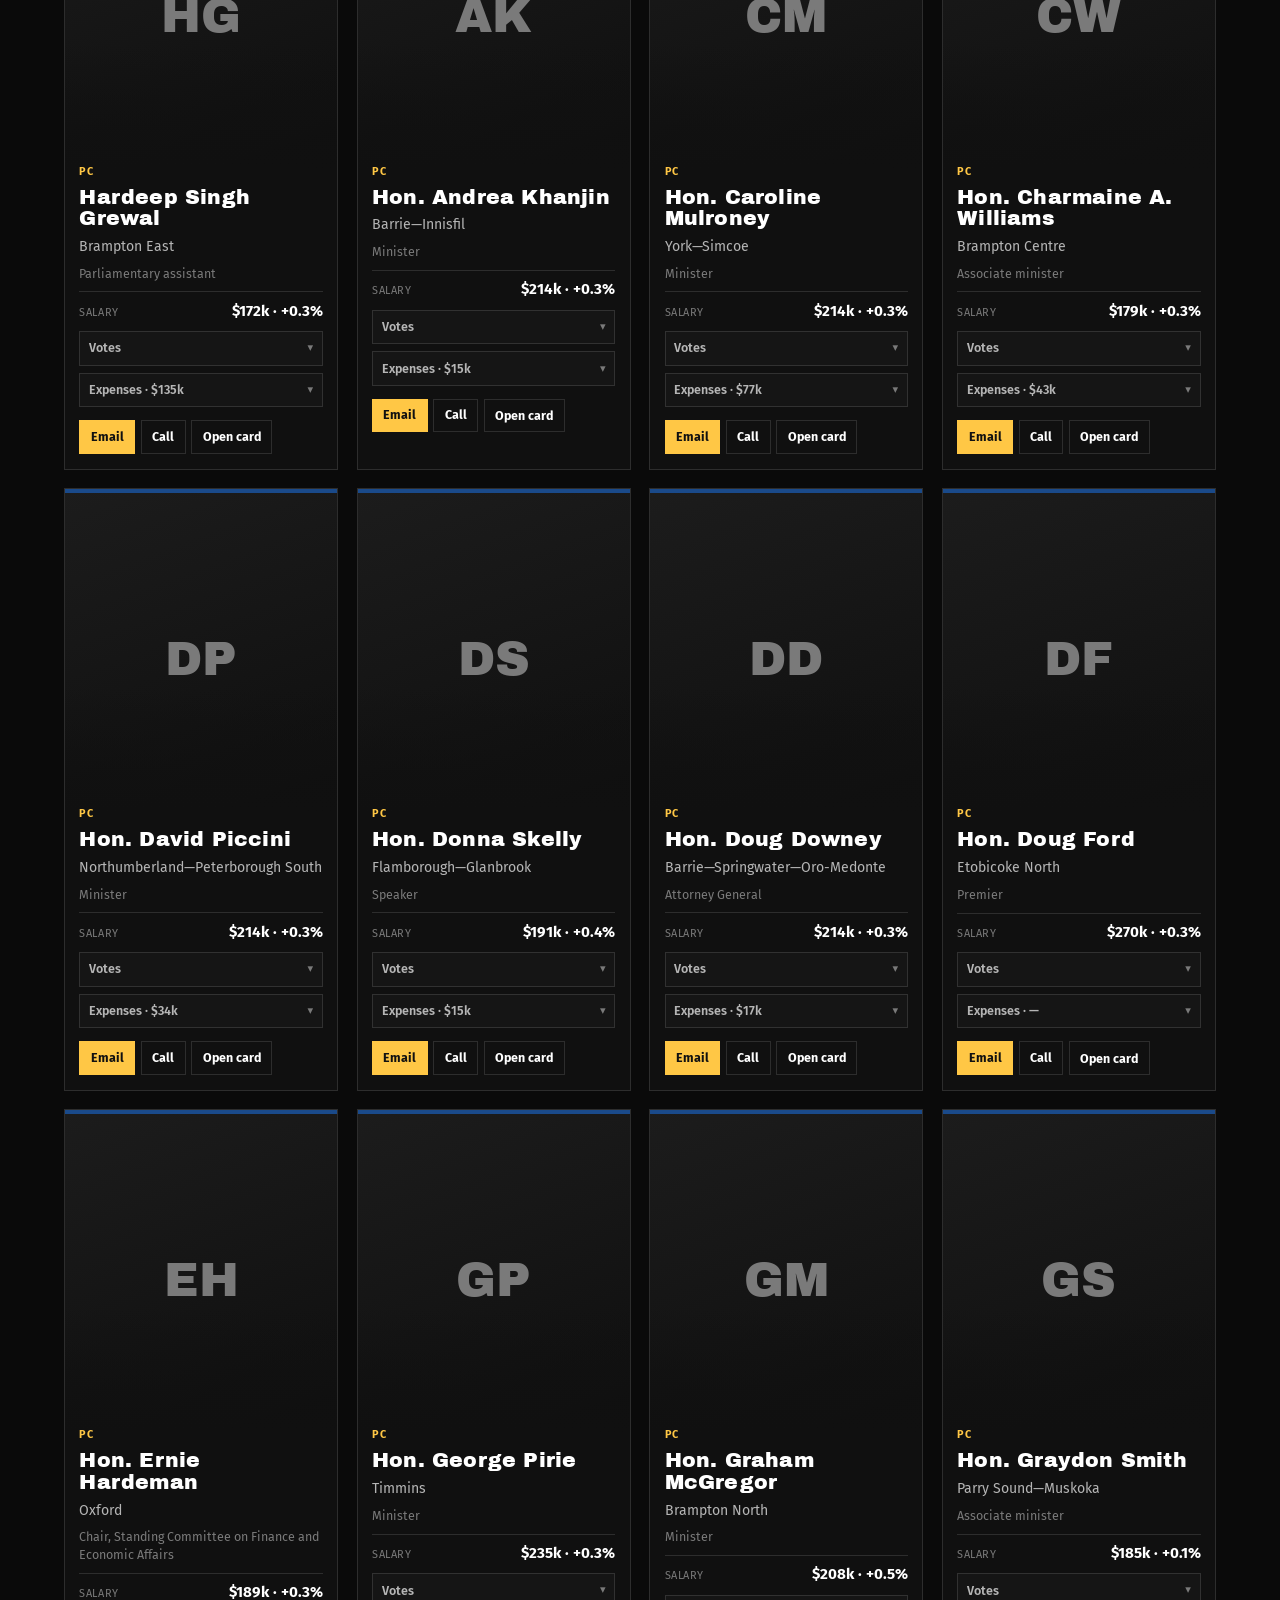
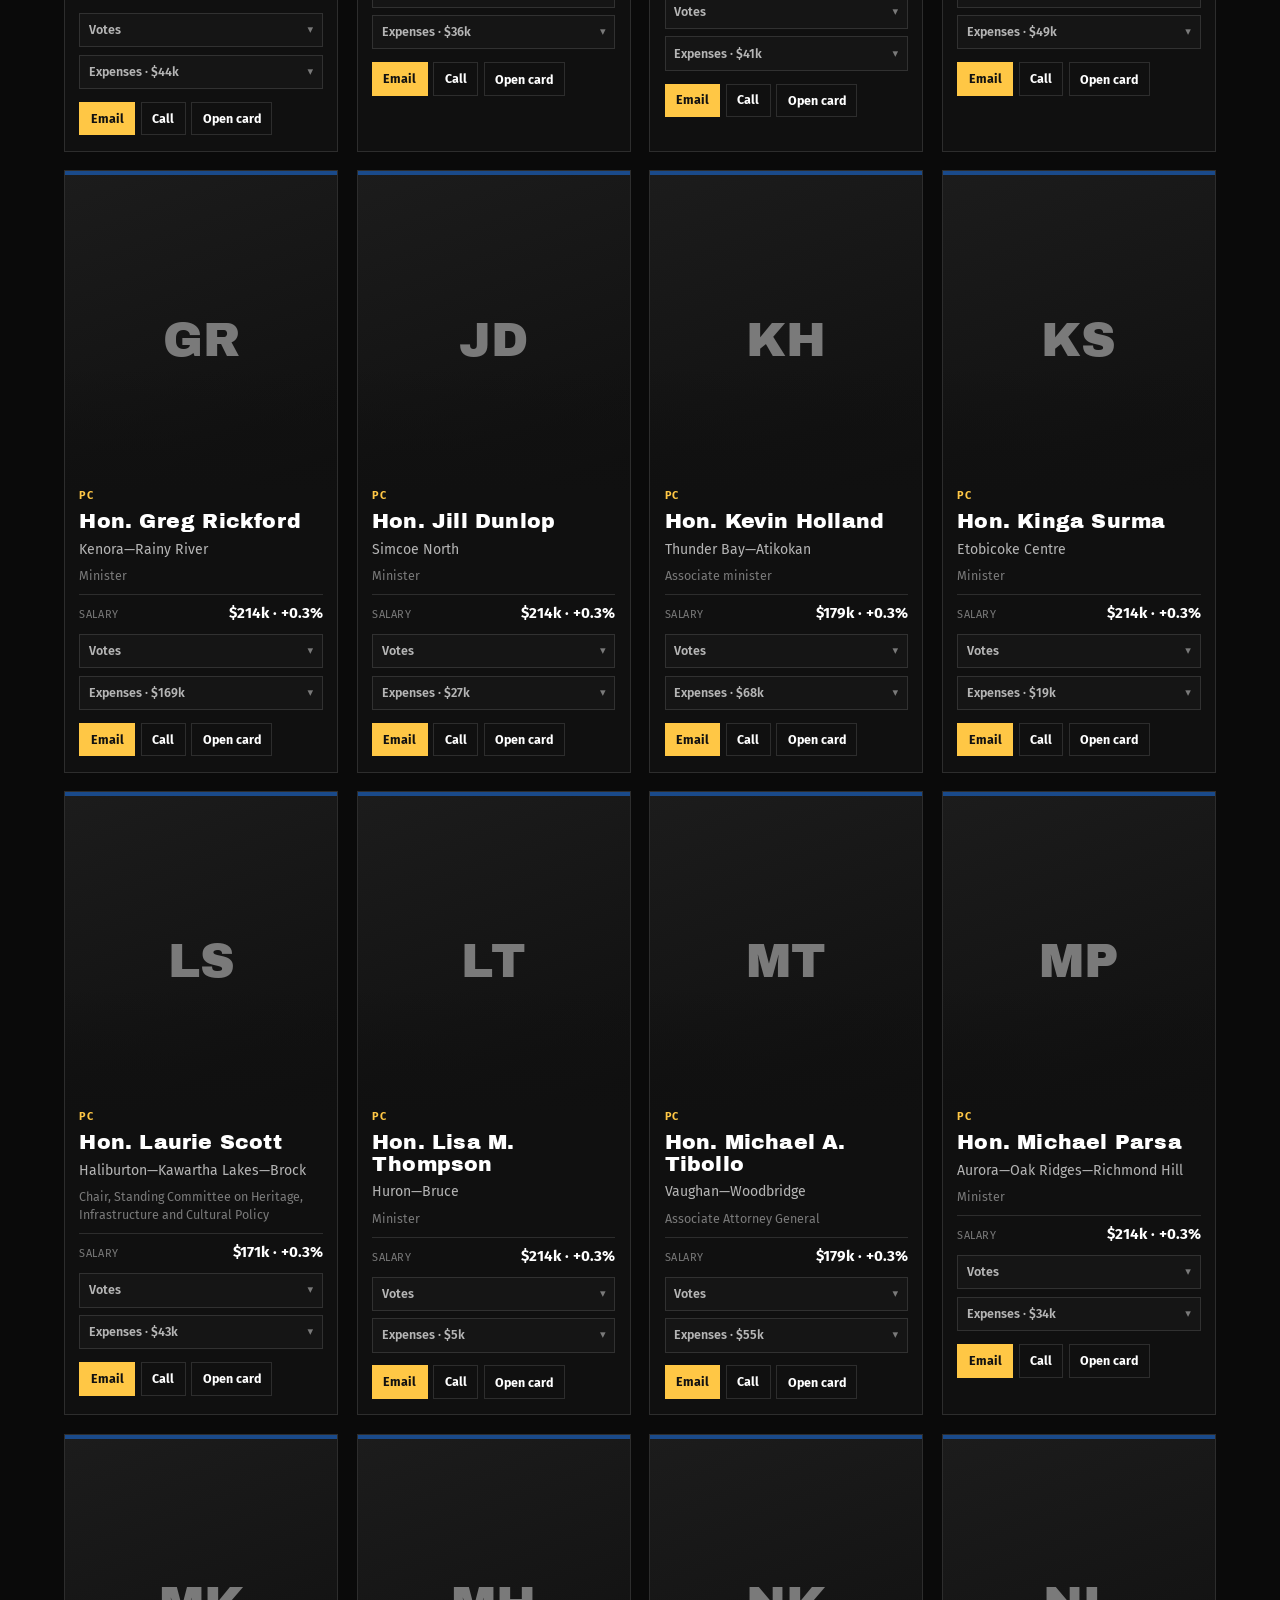
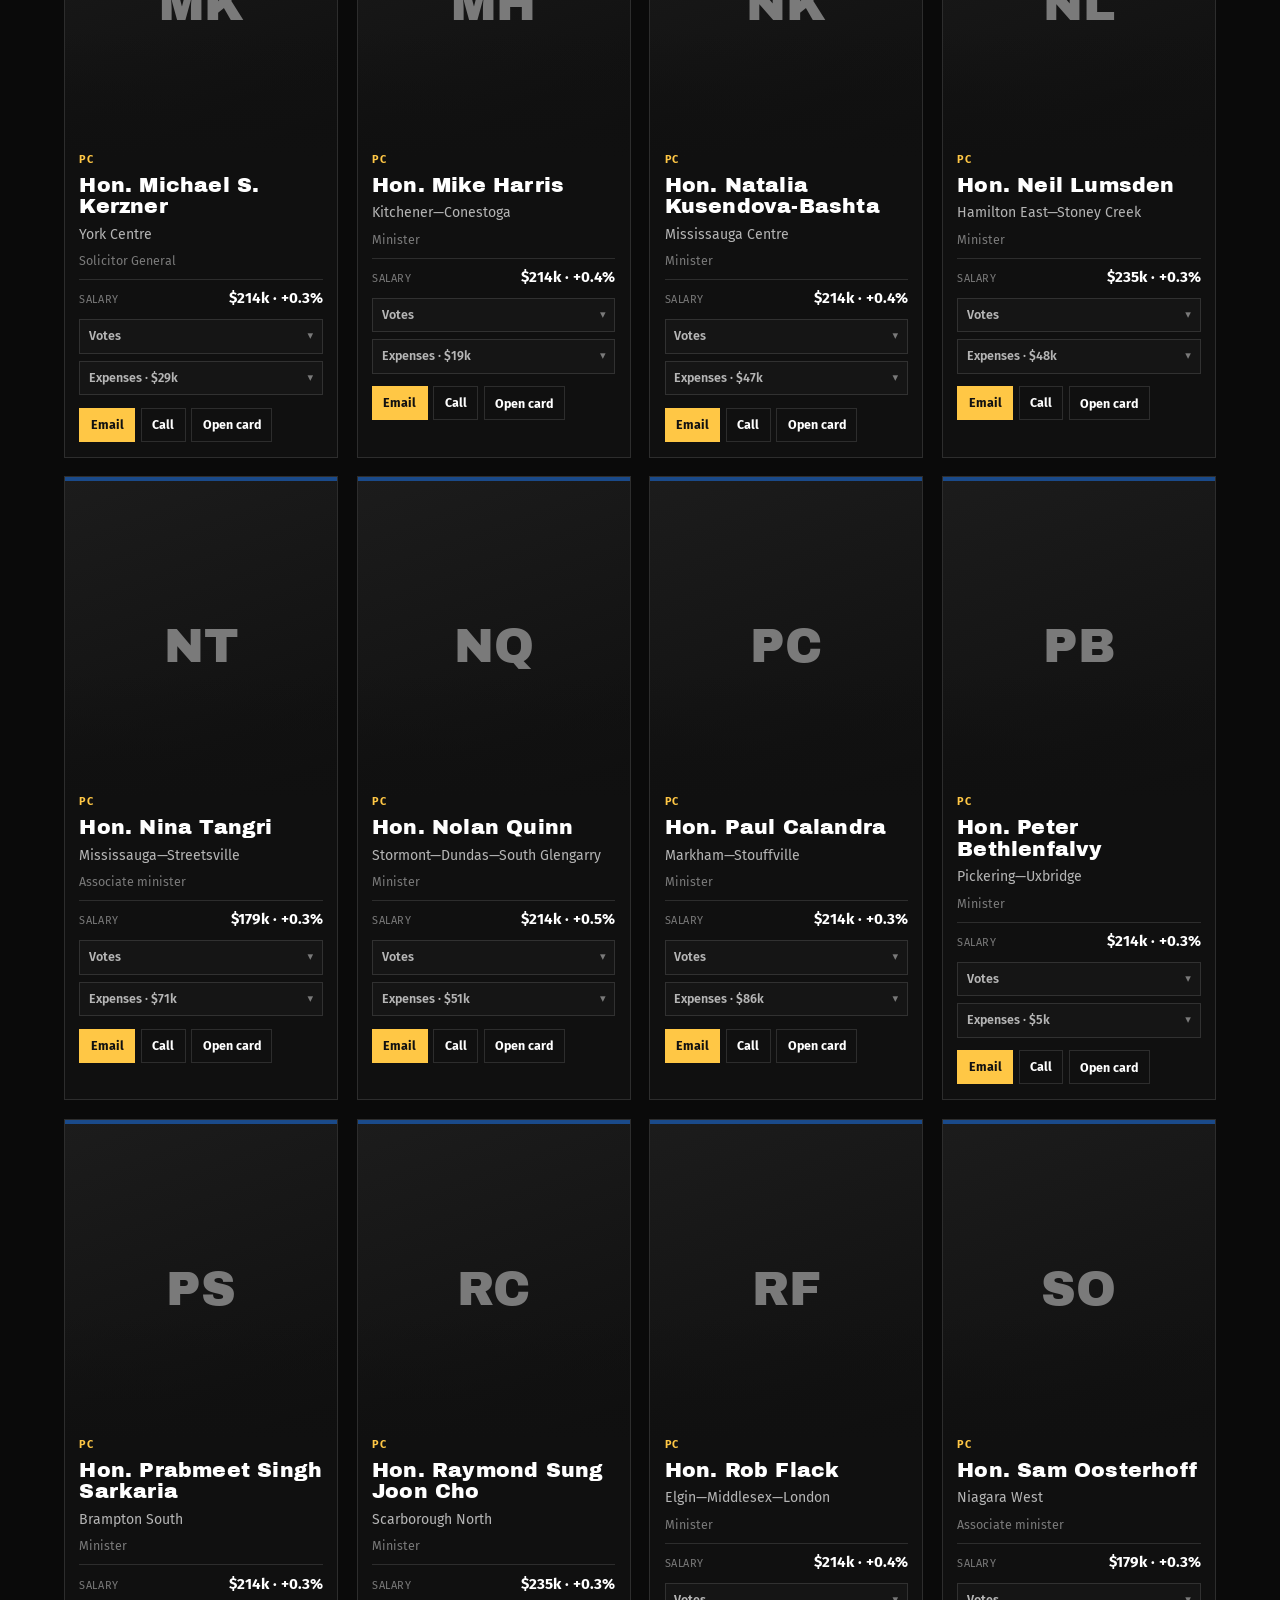
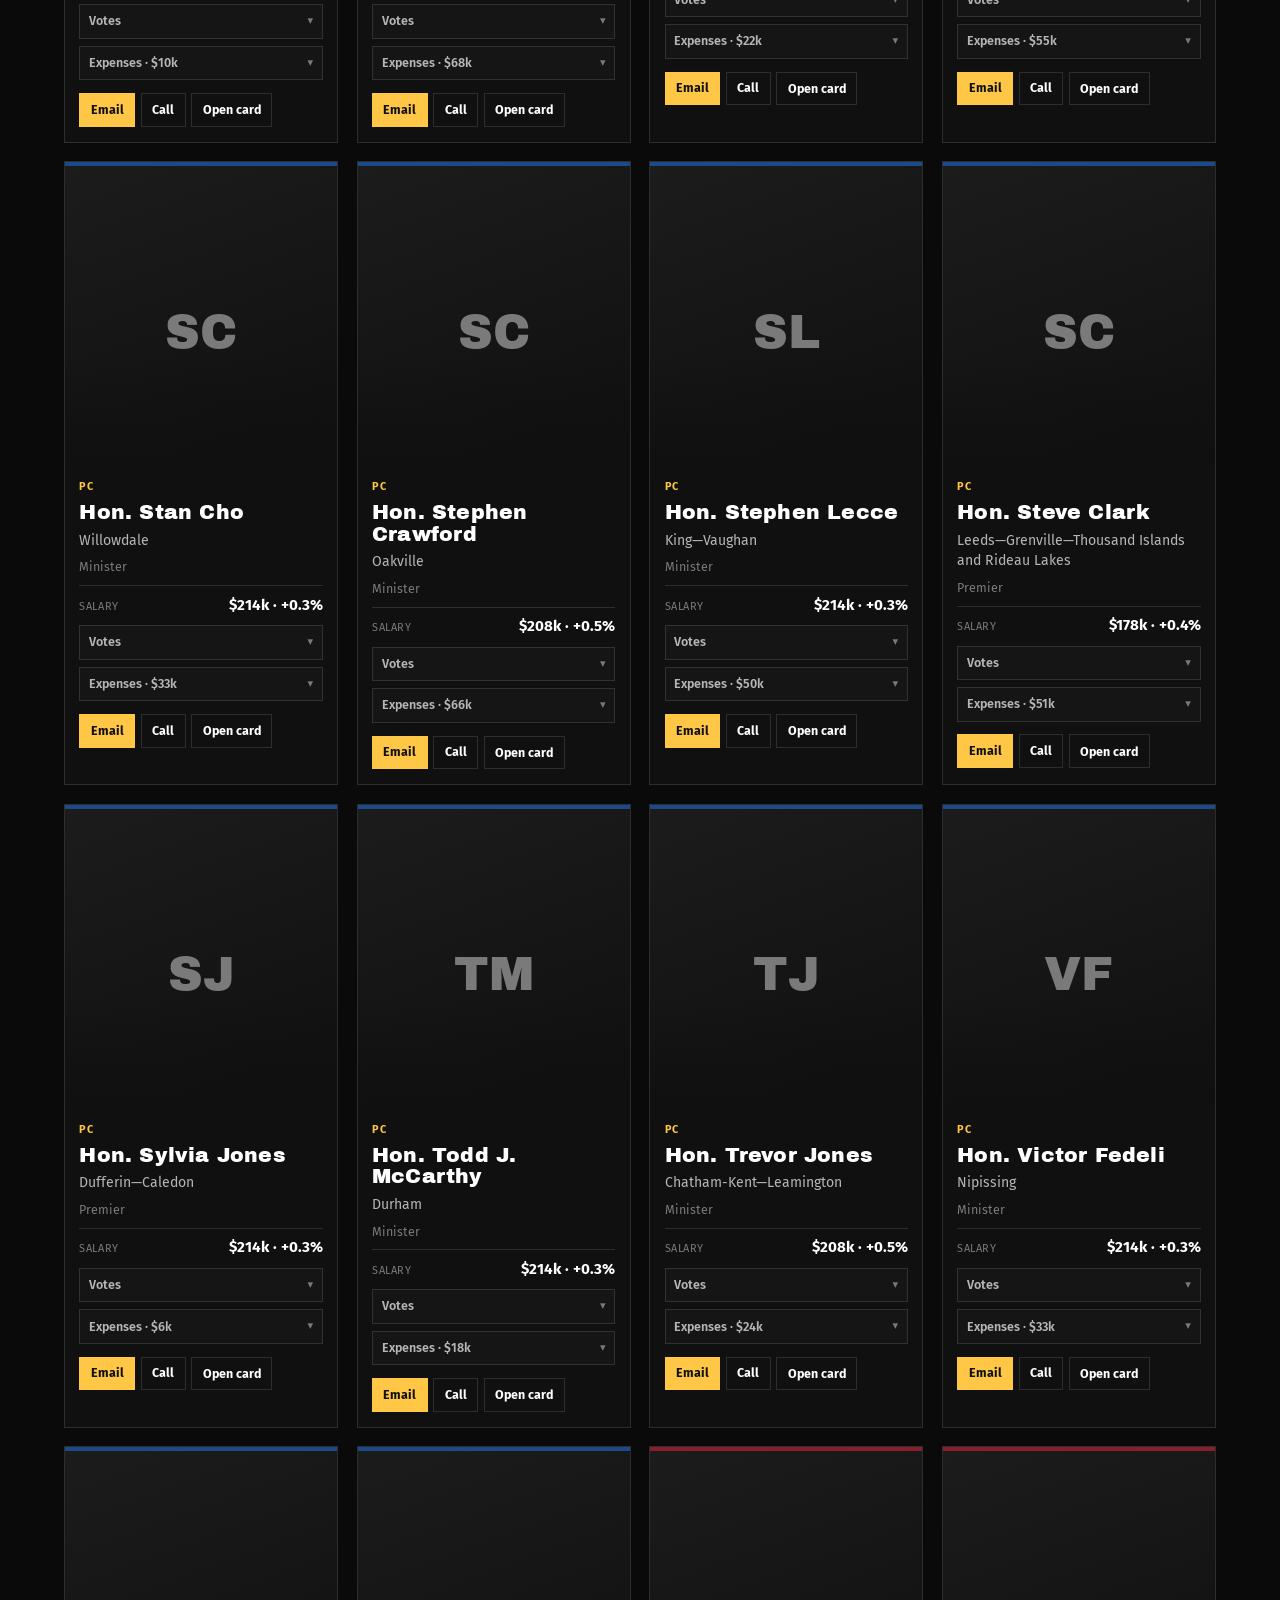
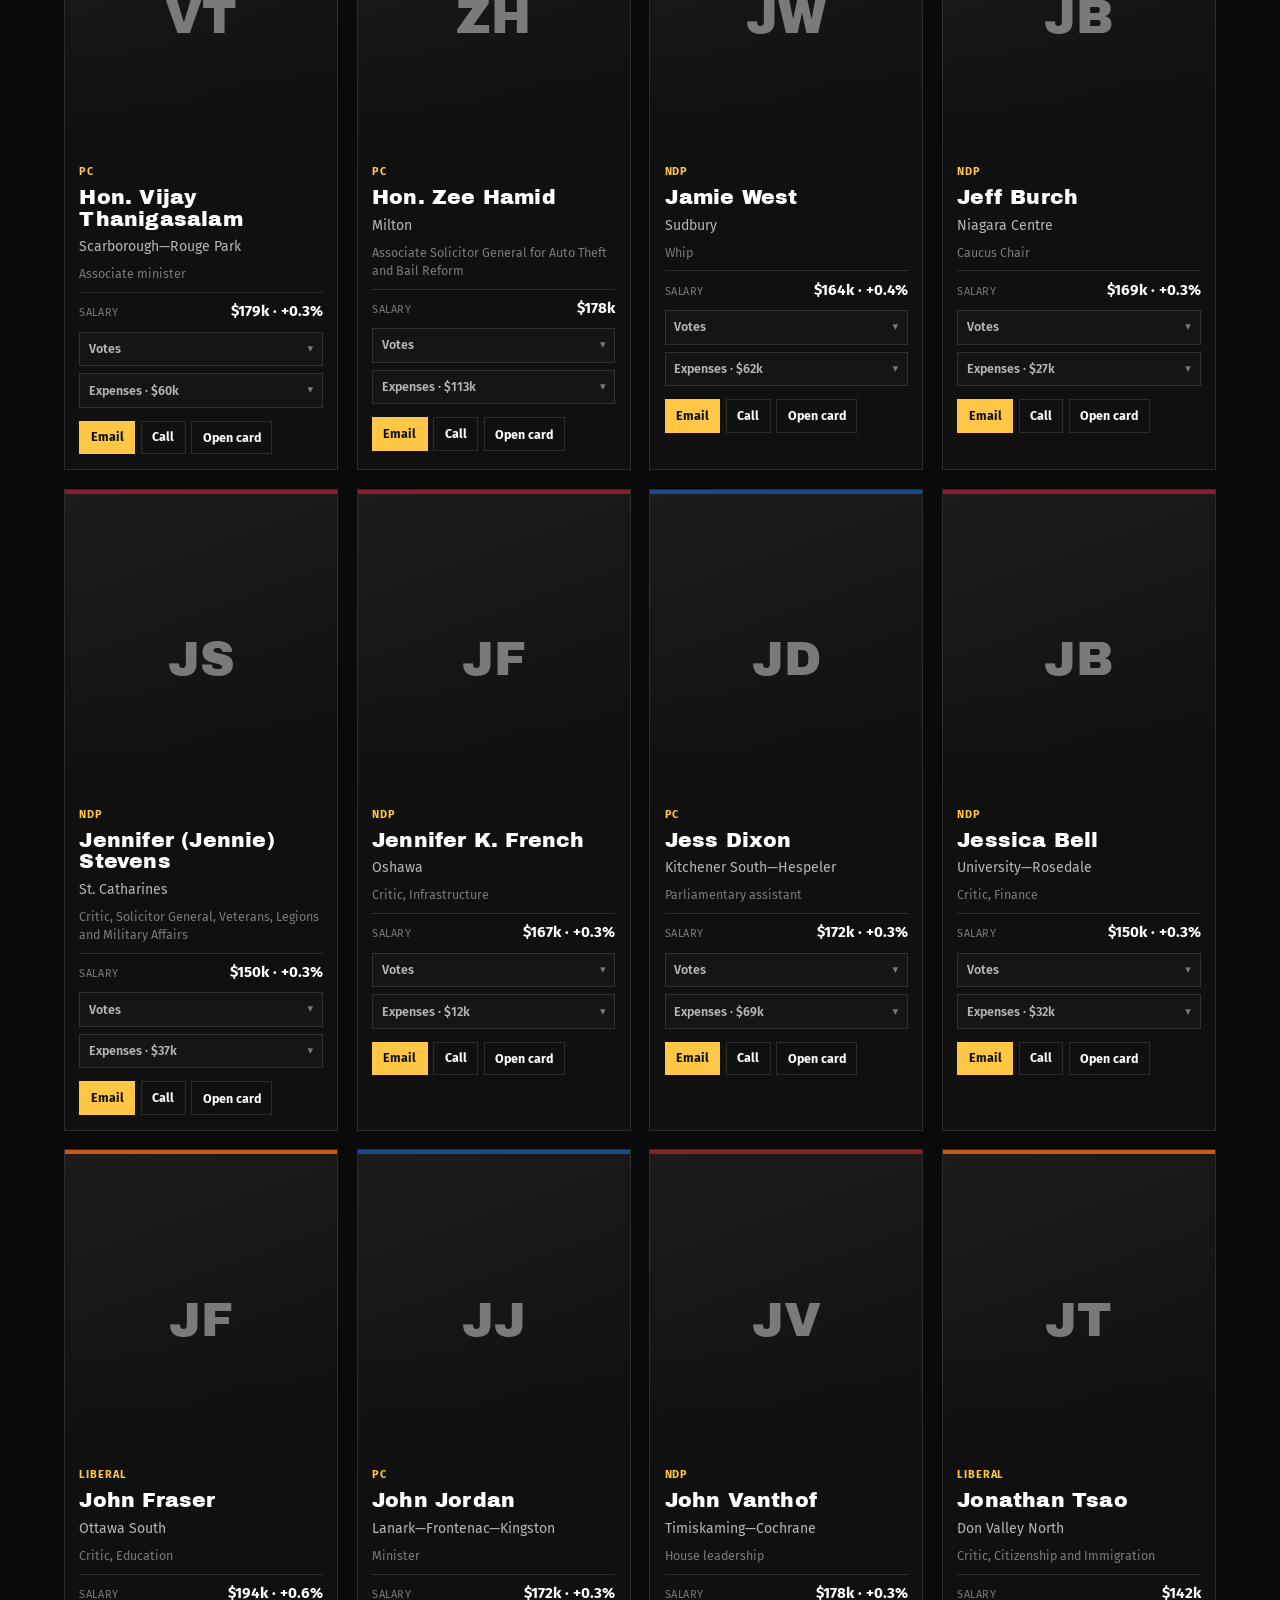
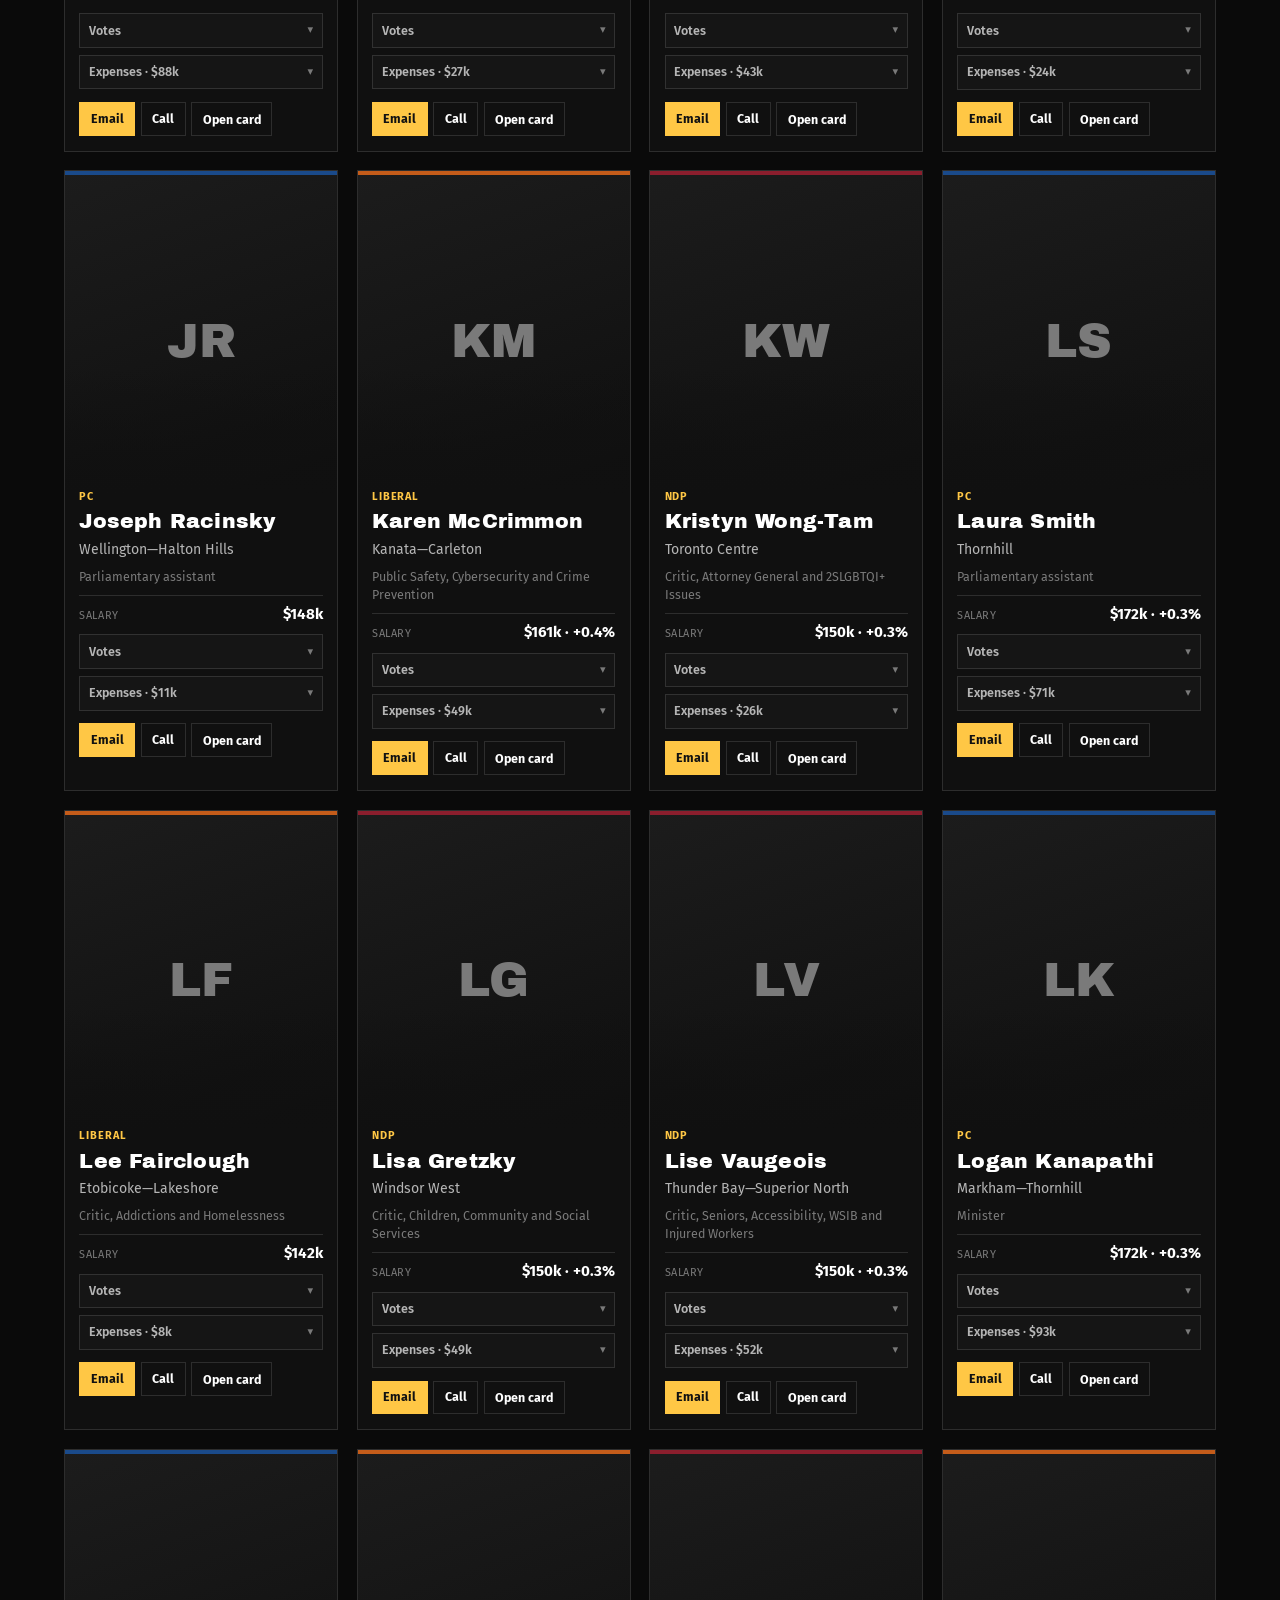
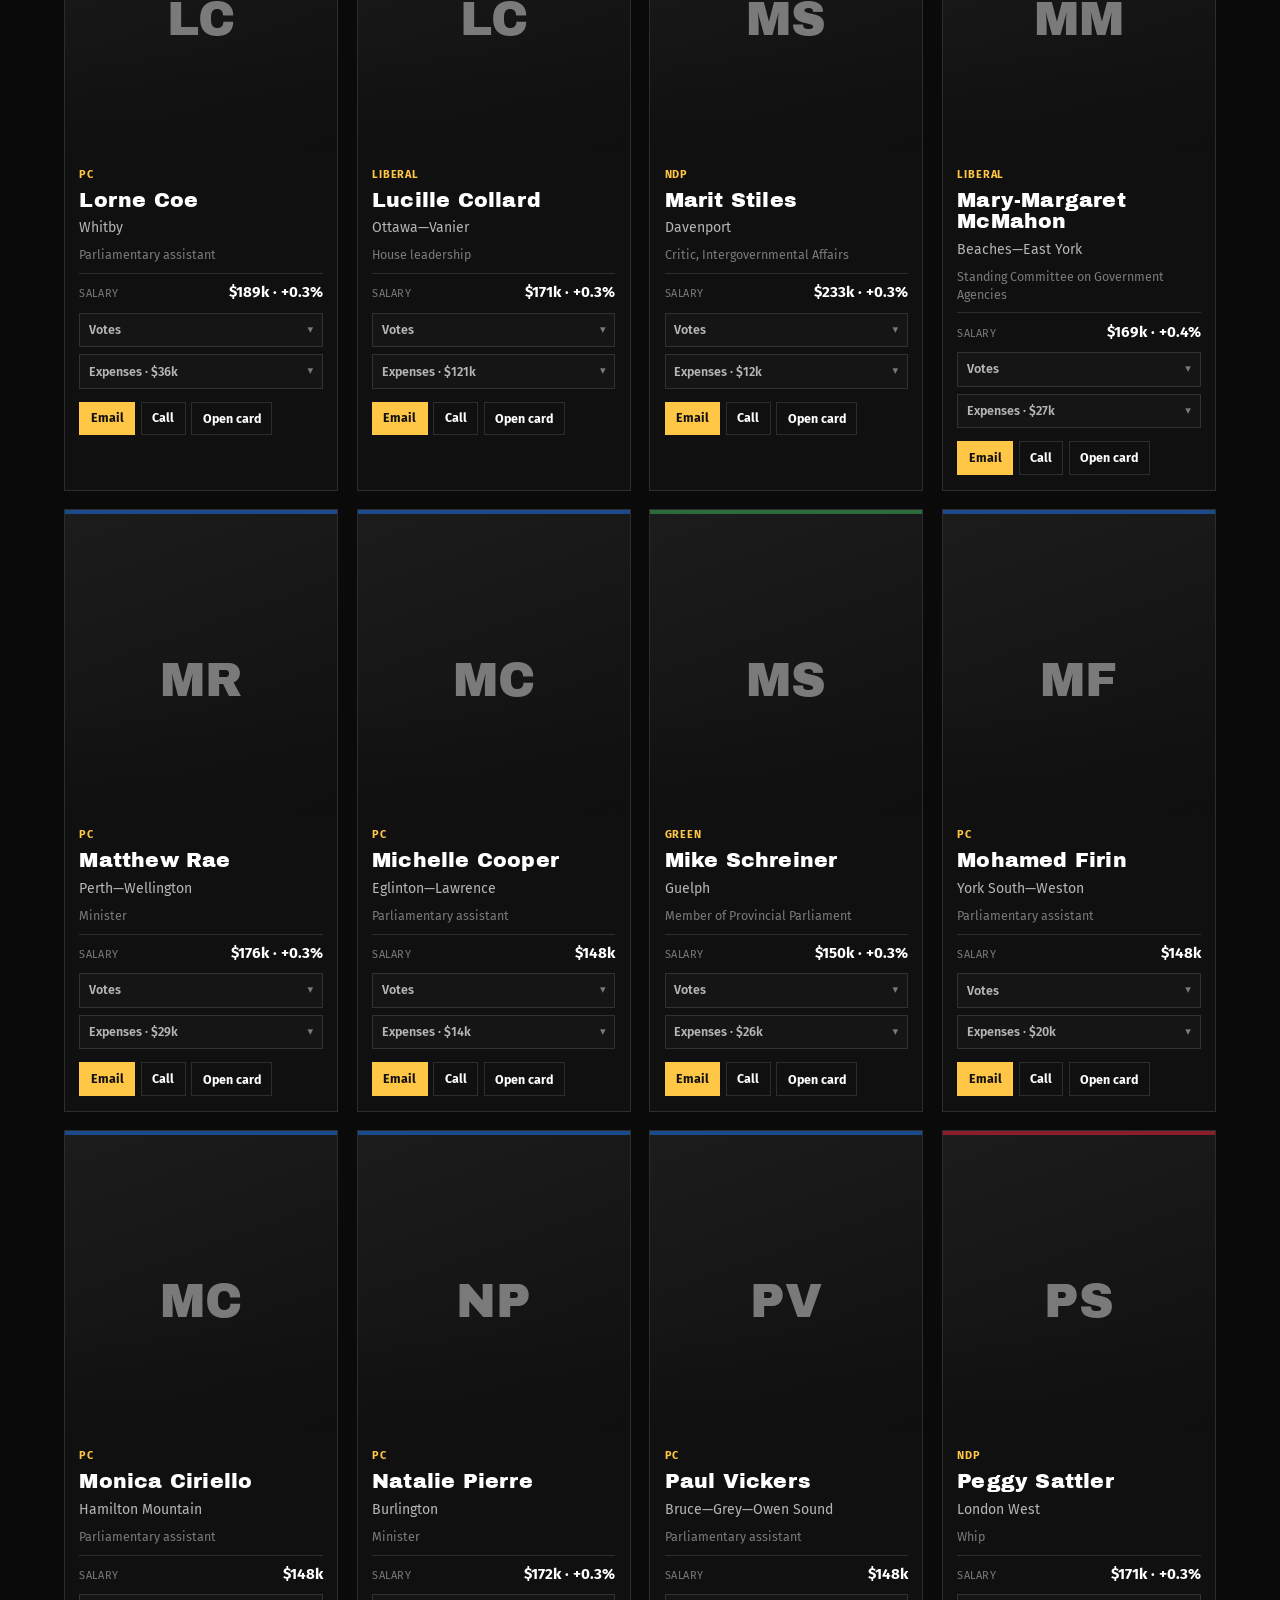
==== commit 0e8ab8bb: "Rename the hub Accountability and add four southwestern cities. Landing and inner pages now share an" ====
--- a/cards.html
+++ b/cards.html
@@ -9,6 +9,7 @@
   <link rel="preconnect" href="https://fonts.gstatic.com" crossorigin>
   <link href="https://fonts.googleapis.com/css2?family=Archivo+Black&family=Fira+Sans:wght@400;500;600;700&display=swap" rel="stylesheet">
   <link rel="stylesheet" href="cards.css?v=5">
+  <link rel="stylesheet" href="nav.css?v=1">
 </head>
 <body>
   <header class="top">
@@ -16,17 +17,23 @@
       <div class="brand">
         <img src="assets/onac.png" alt="" width="36" height="36">
         <div>
+          <a class="site-wordmark" href="landing.html">Accountability</a>
           <h1>Player cards</h1>
           <p>Face · votes · money · contact</p>
         </div>
       </div>
-      <nav class="nav-links" aria-label="Related pages">
-        <a href="landing.html">Home</a>
-        <a href="map.html">Power map</a>
-        <a class="current" href="cards.html" aria-current="page">Player cards</a>
-        <a href="watch.html">Accountability</a>
-        <a href="meetings.html">Municipal meetings</a>
-        <a href="./?embed=1">MPP votes</a>
+      <nav class="site-nav" aria-label="Accountability tools">
+        <details class="site-nav-menu">
+          <summary>Explore</summary>
+          <div class="site-nav-panel">
+            <a href="landing.html">Home<span class="hint">Accountability hub</span></a>
+            <a href="./?embed=1">MPP tracker<span class="hint">Queen’s Park votes</span></a>
+            <a href="meetings.html">City council watch<span class="hint">Data-centre sittings</span></a>
+            <a href="map.html">Power map</a>
+            <a class="current" href="cards.html" aria-current="page">Player cards</a>
+            <a href="watch.html">Integrity news</a>
+          </div>
+        </details>
       </nav>
     </div>
     <div class="filters">
@@ -64,6 +71,7 @@
     <div class="lightbox-card" id="lightbox-card" role="dialog" aria-modal="true" aria-labelledby="lb-name"></div>
   </div>
 
+  <script src="nav.js"></script>
   <script src="shared.js"></script>
   <script src="cards-app.js"></script>
 </body>
--- a/nav.css
+++ b/nav.css
@@ -0,0 +1,80 @@
+/* Shared Accountability chrome — Explore menu */
+.site-nav {
+  display: flex;
+  align-items: center;
+  gap: 0.65rem;
+  margin-left: auto;
+}
+.site-nav-menu {
+  position: relative;
+}
+.site-nav-menu > summary {
+  list-style: none;
+  cursor: pointer;
+  display: inline-flex;
+  align-items: center;
+  gap: 0.4rem;
+  height: 2.5rem;
+  padding: 0 0.85rem;
+  font: inherit;
+  font-size: 0.78rem;
+  font-weight: 700;
+  letter-spacing: 0.04em;
+  text-transform: uppercase;
+  color: var(--yellow-ink, #111);
+  background: var(--yellow, #ffc745);
+  border: 1px solid var(--yellow, #ffc745);
+}
+.site-nav-menu > summary::-webkit-details-marker { display: none; }
+.site-nav-menu > summary::after {
+  content: "";
+  width: 0.4rem;
+  height: 0.4rem;
+  border-right: 2px solid currentColor;
+  border-bottom: 2px solid currentColor;
+  transform: rotate(45deg) translateY(-1px);
+}
+.site-nav-menu[open] > summary::after {
+  transform: rotate(-135deg) translateY(-1px);
+}
+.site-nav-panel {
+  position: absolute;
+  right: 0;
+  top: calc(100% + 0.35rem);
+  z-index: 50;
+  min-width: 15.5rem;
+  padding: 0.35rem;
+  background: #121212;
+  border: 1px solid rgba(255, 255, 255, 0.14);
+  box-shadow: 0 12px 32px rgba(0, 0, 0, 0.45);
+}
+.site-nav-panel a {
+  display: block;
+  padding: 0.55rem 0.7rem;
+  font-size: 0.88rem;
+  font-weight: 600;
+  text-decoration: none;
+  color: #f0f0f0;
+}
+.site-nav-panel a:hover,
+.site-nav-panel a.current {
+  background: rgba(255, 199, 69, 0.16);
+  color: #ffc745;
+}
+.site-nav-panel .hint {
+  display: block;
+  margin-top: 0.12rem;
+  font-size: 0.72rem;
+  font-weight: 500;
+  color: #8a8a8a;
+}
+.site-wordmark {
+  display: block;
+  margin-bottom: 0.18rem;
+  font-size: 0.72rem;
+  font-weight: 700;
+  letter-spacing: 0.12em;
+  text-transform: uppercase;
+  color: var(--yellow, #ffc745);
+  text-decoration: none;
+}
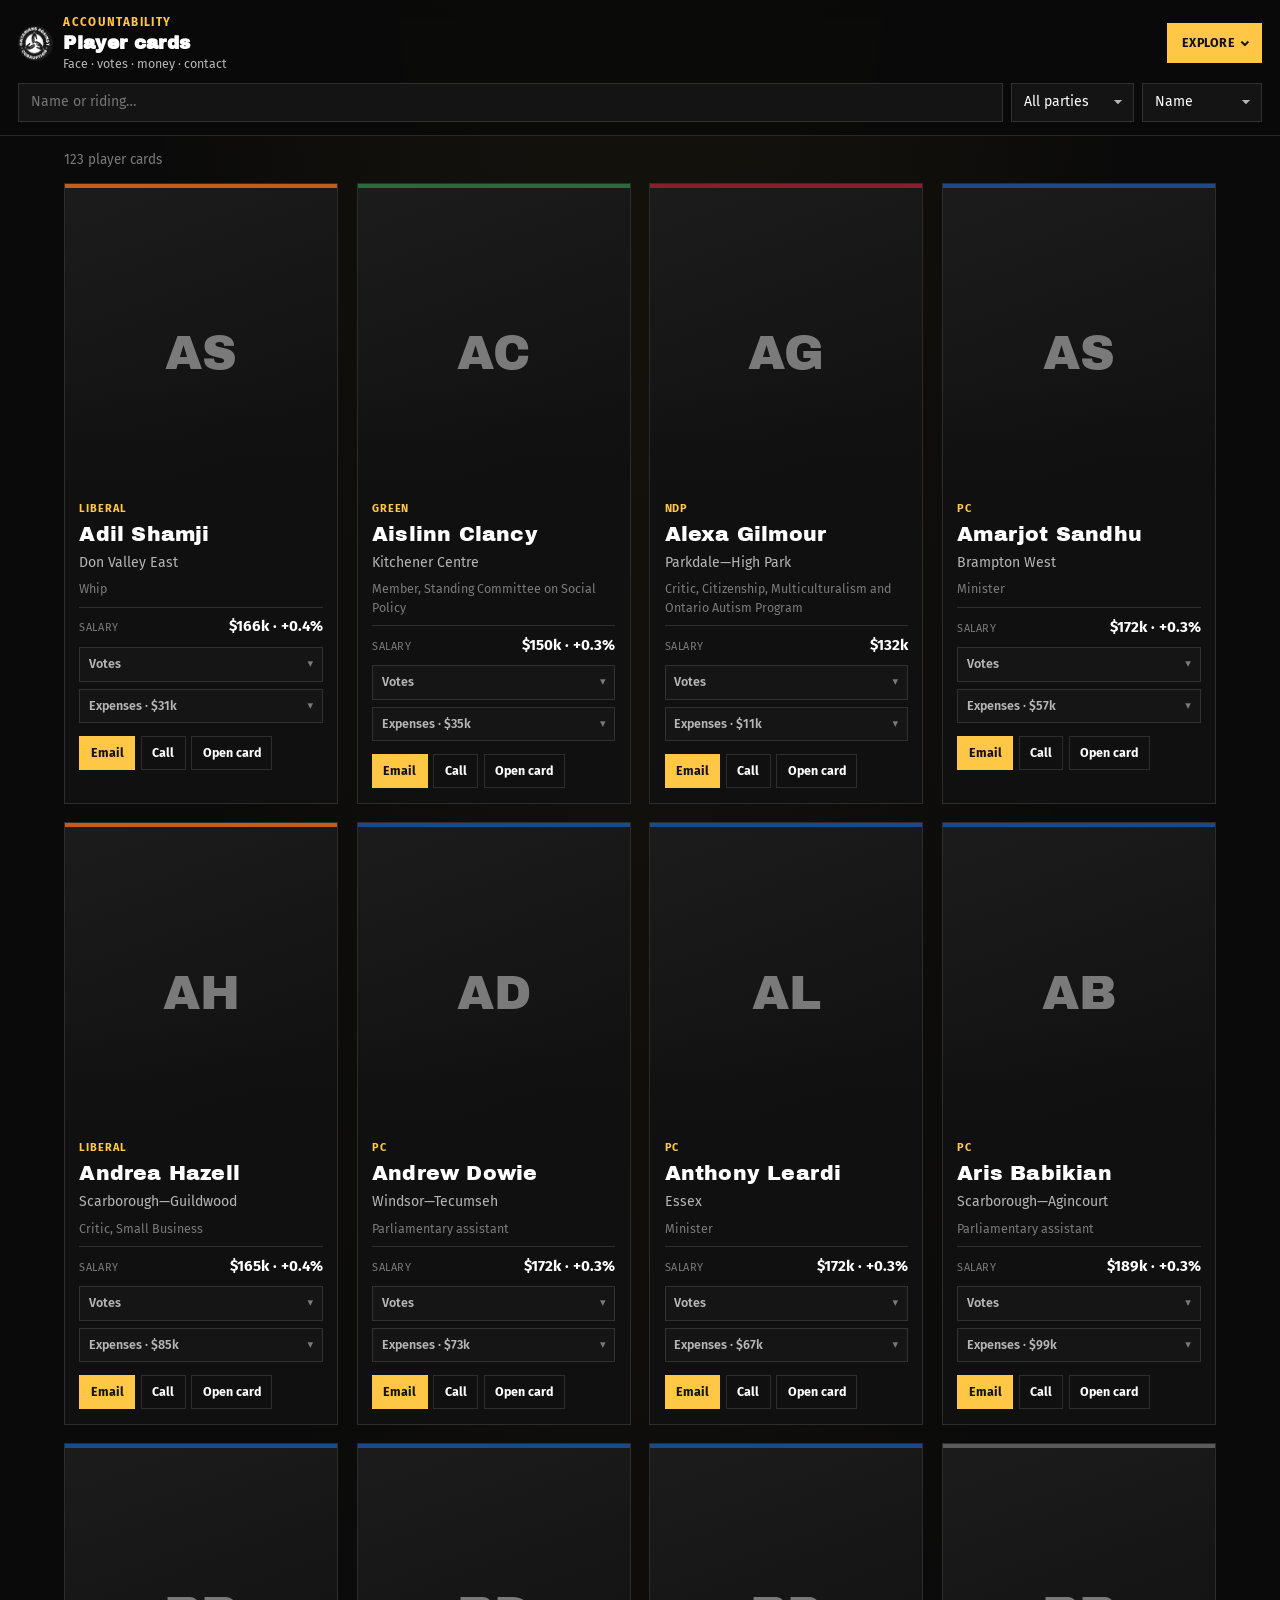
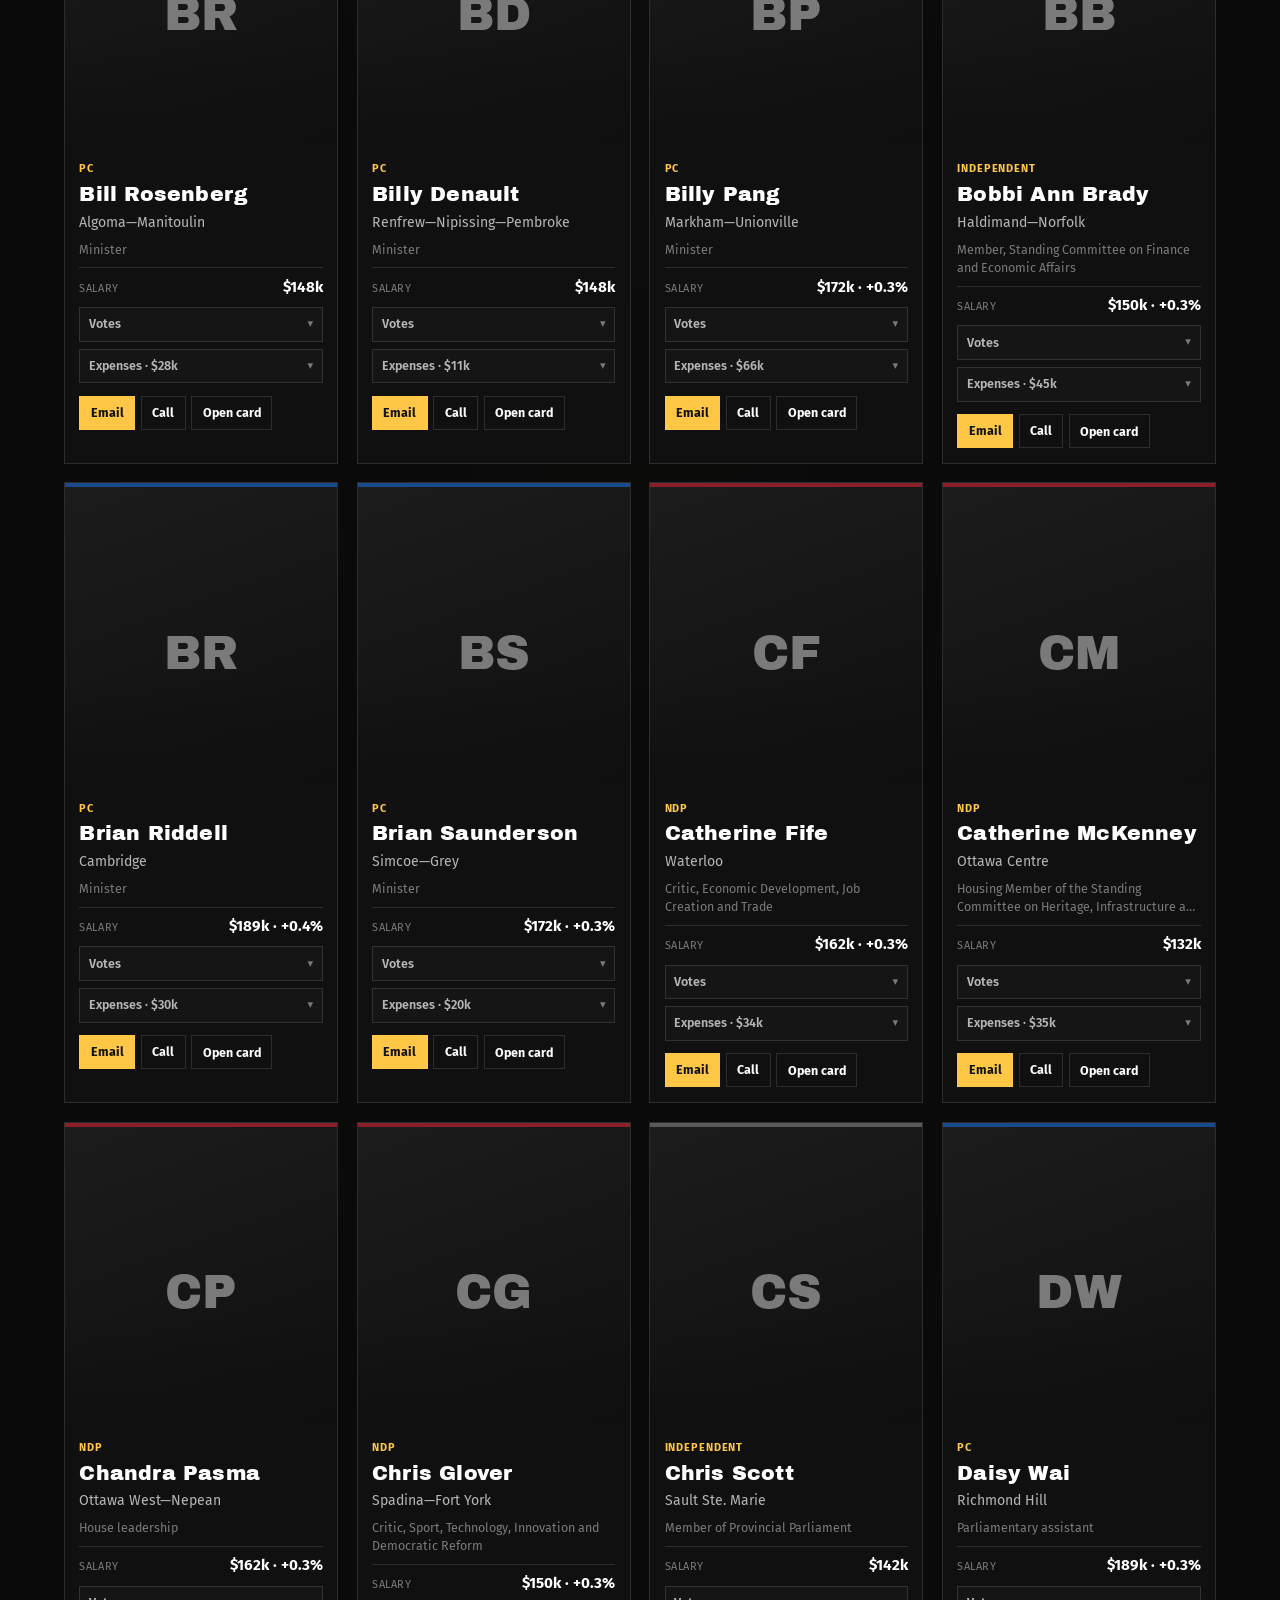
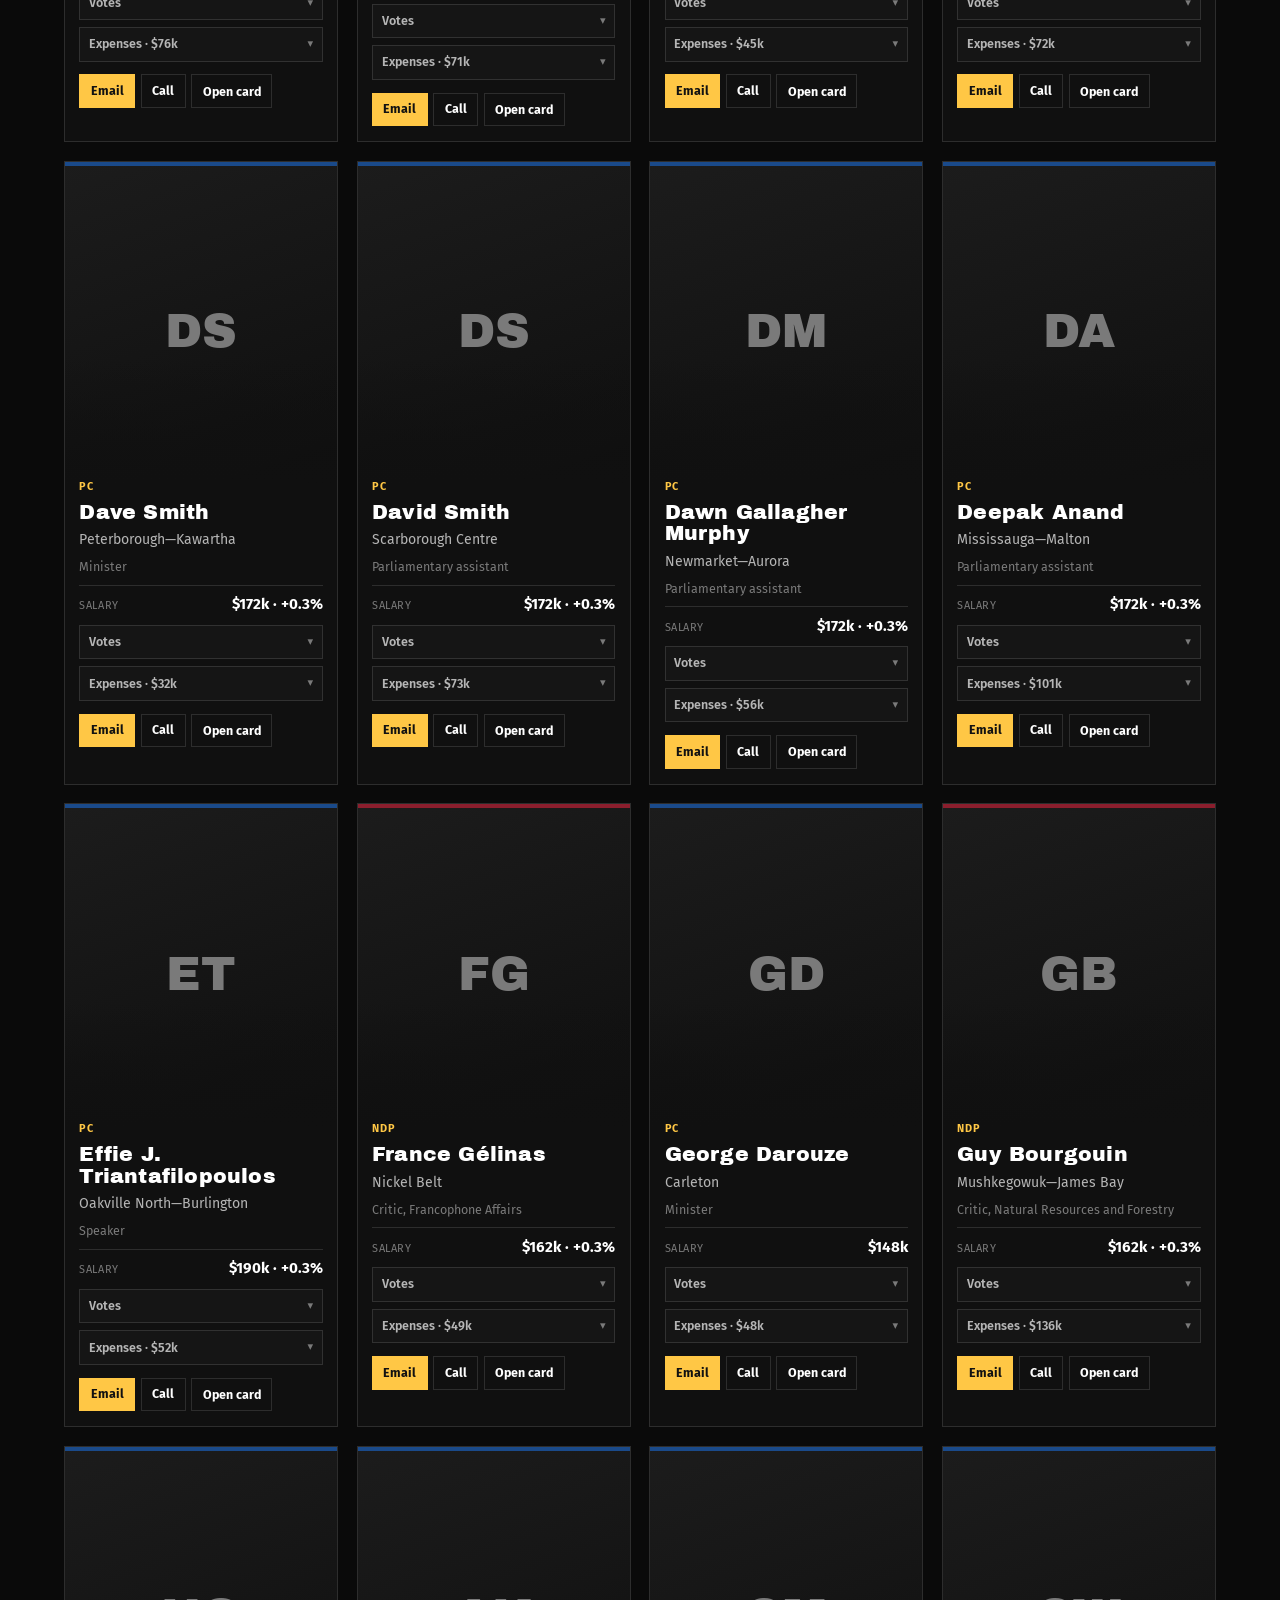
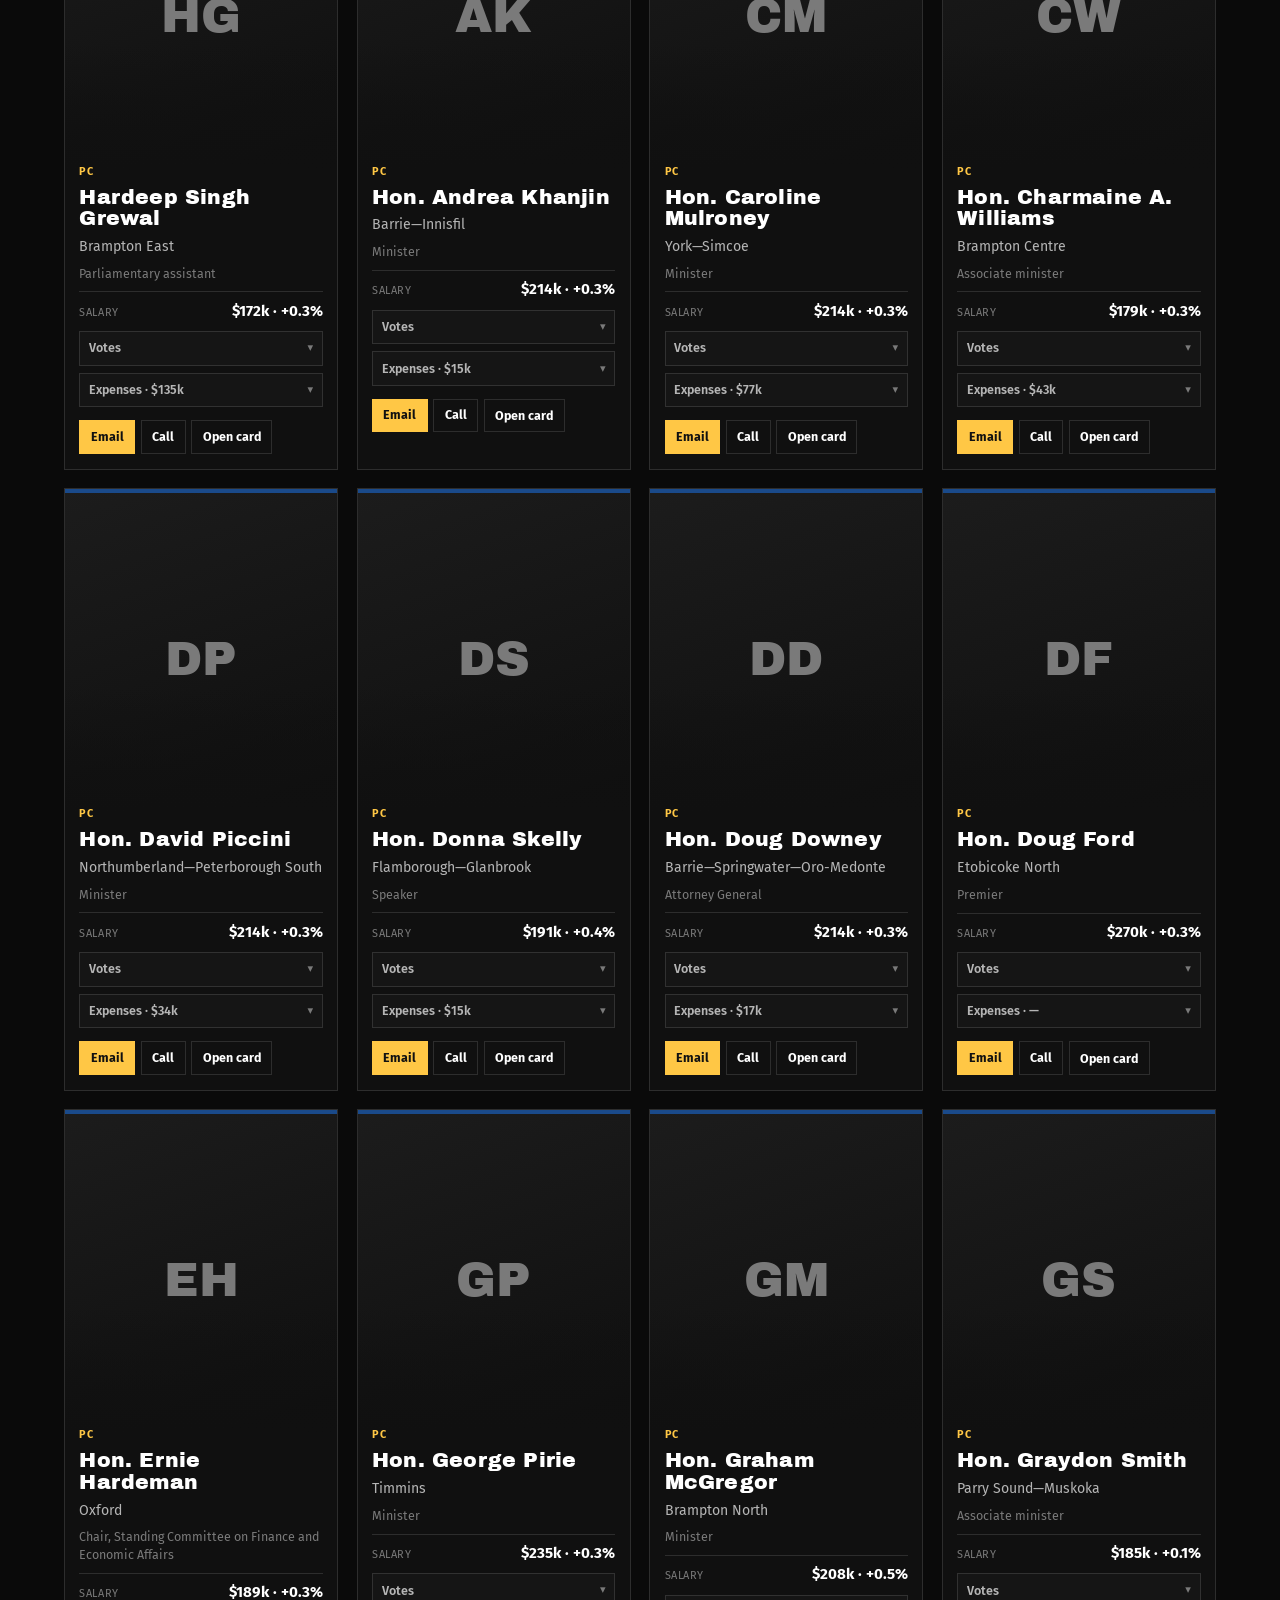
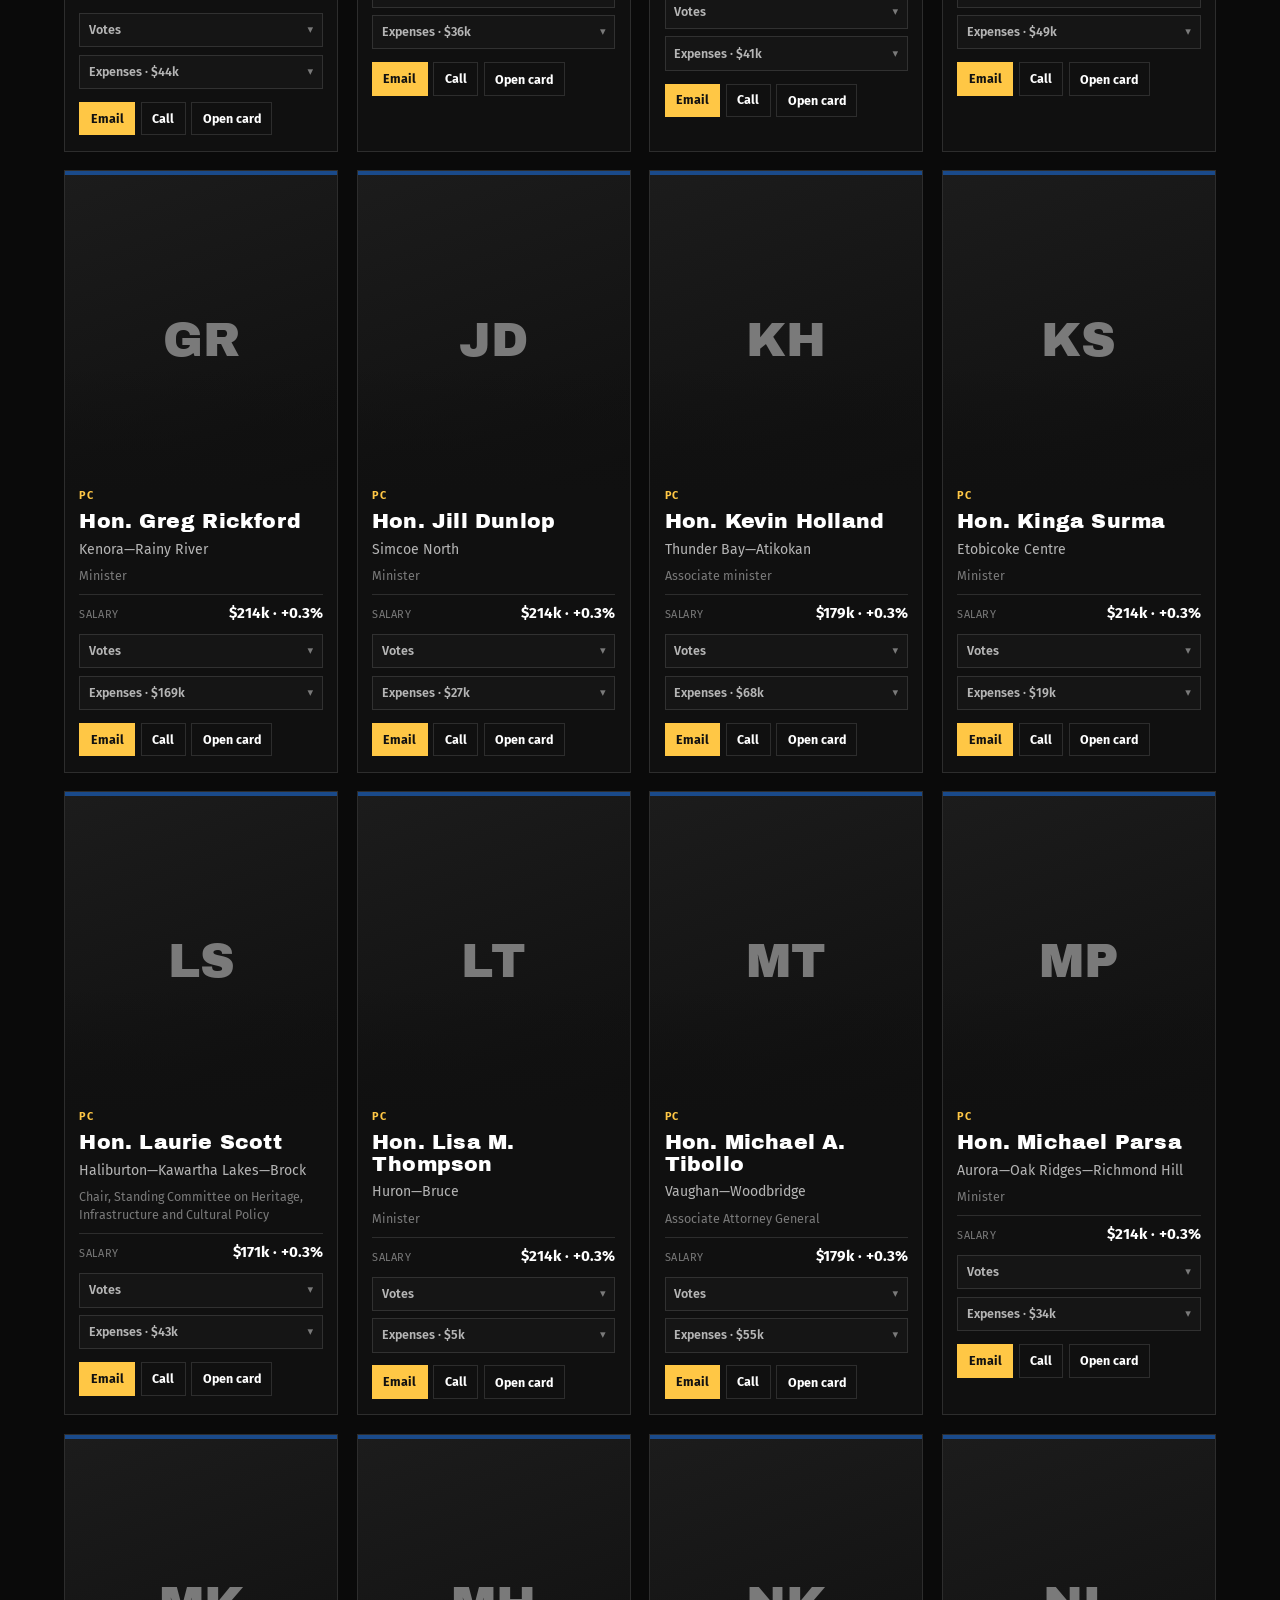
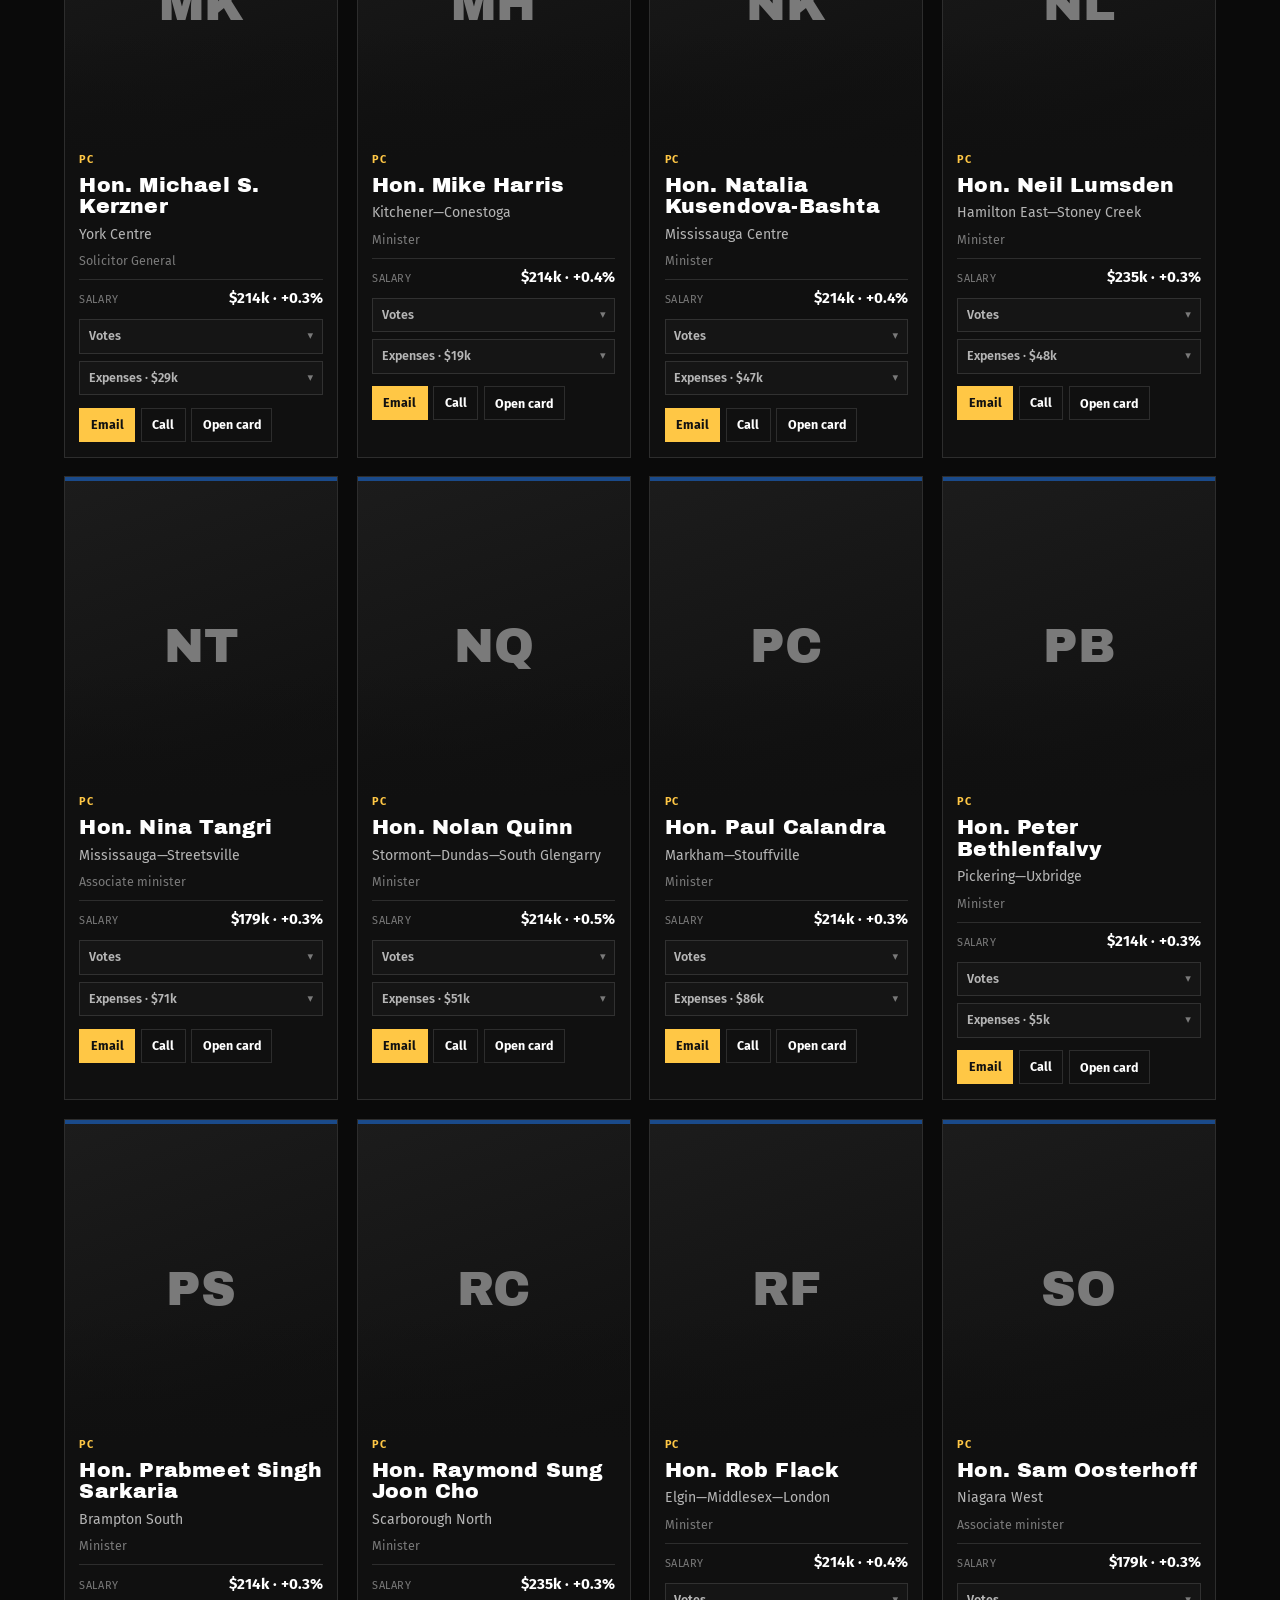
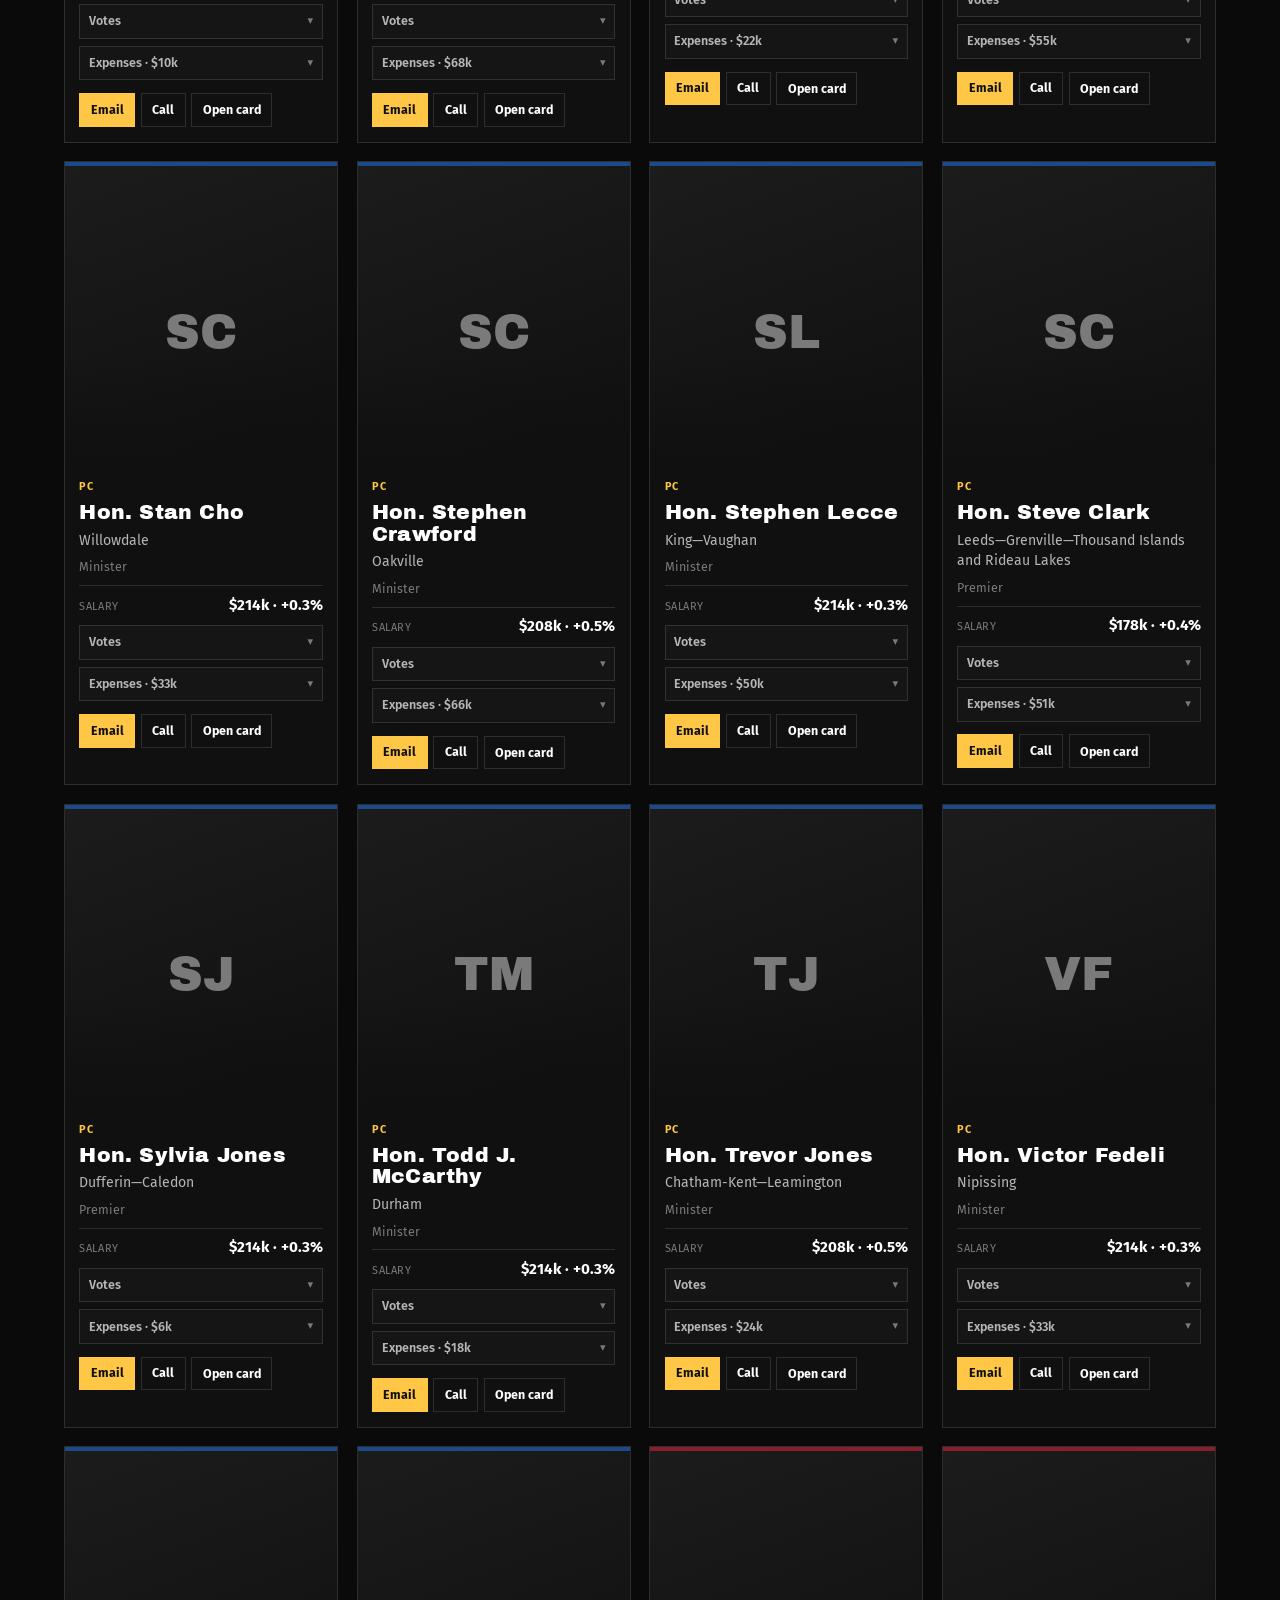
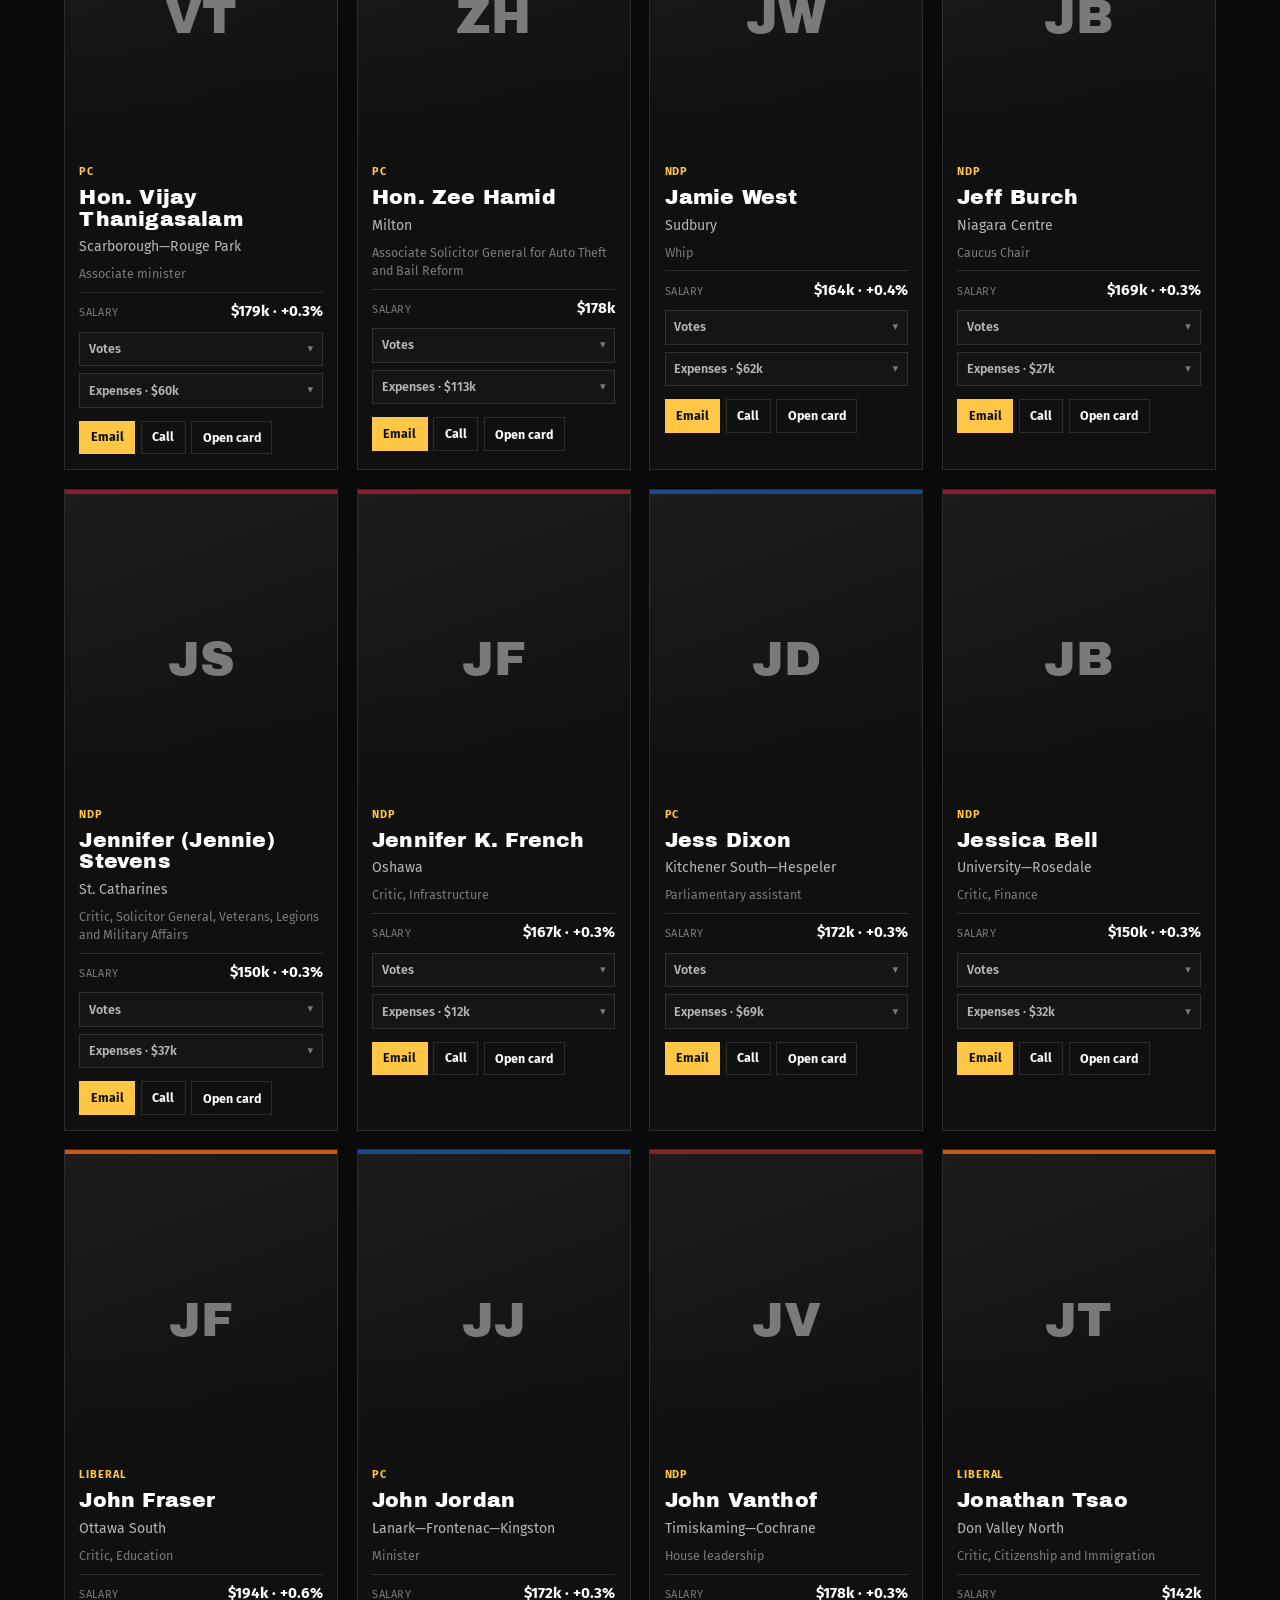
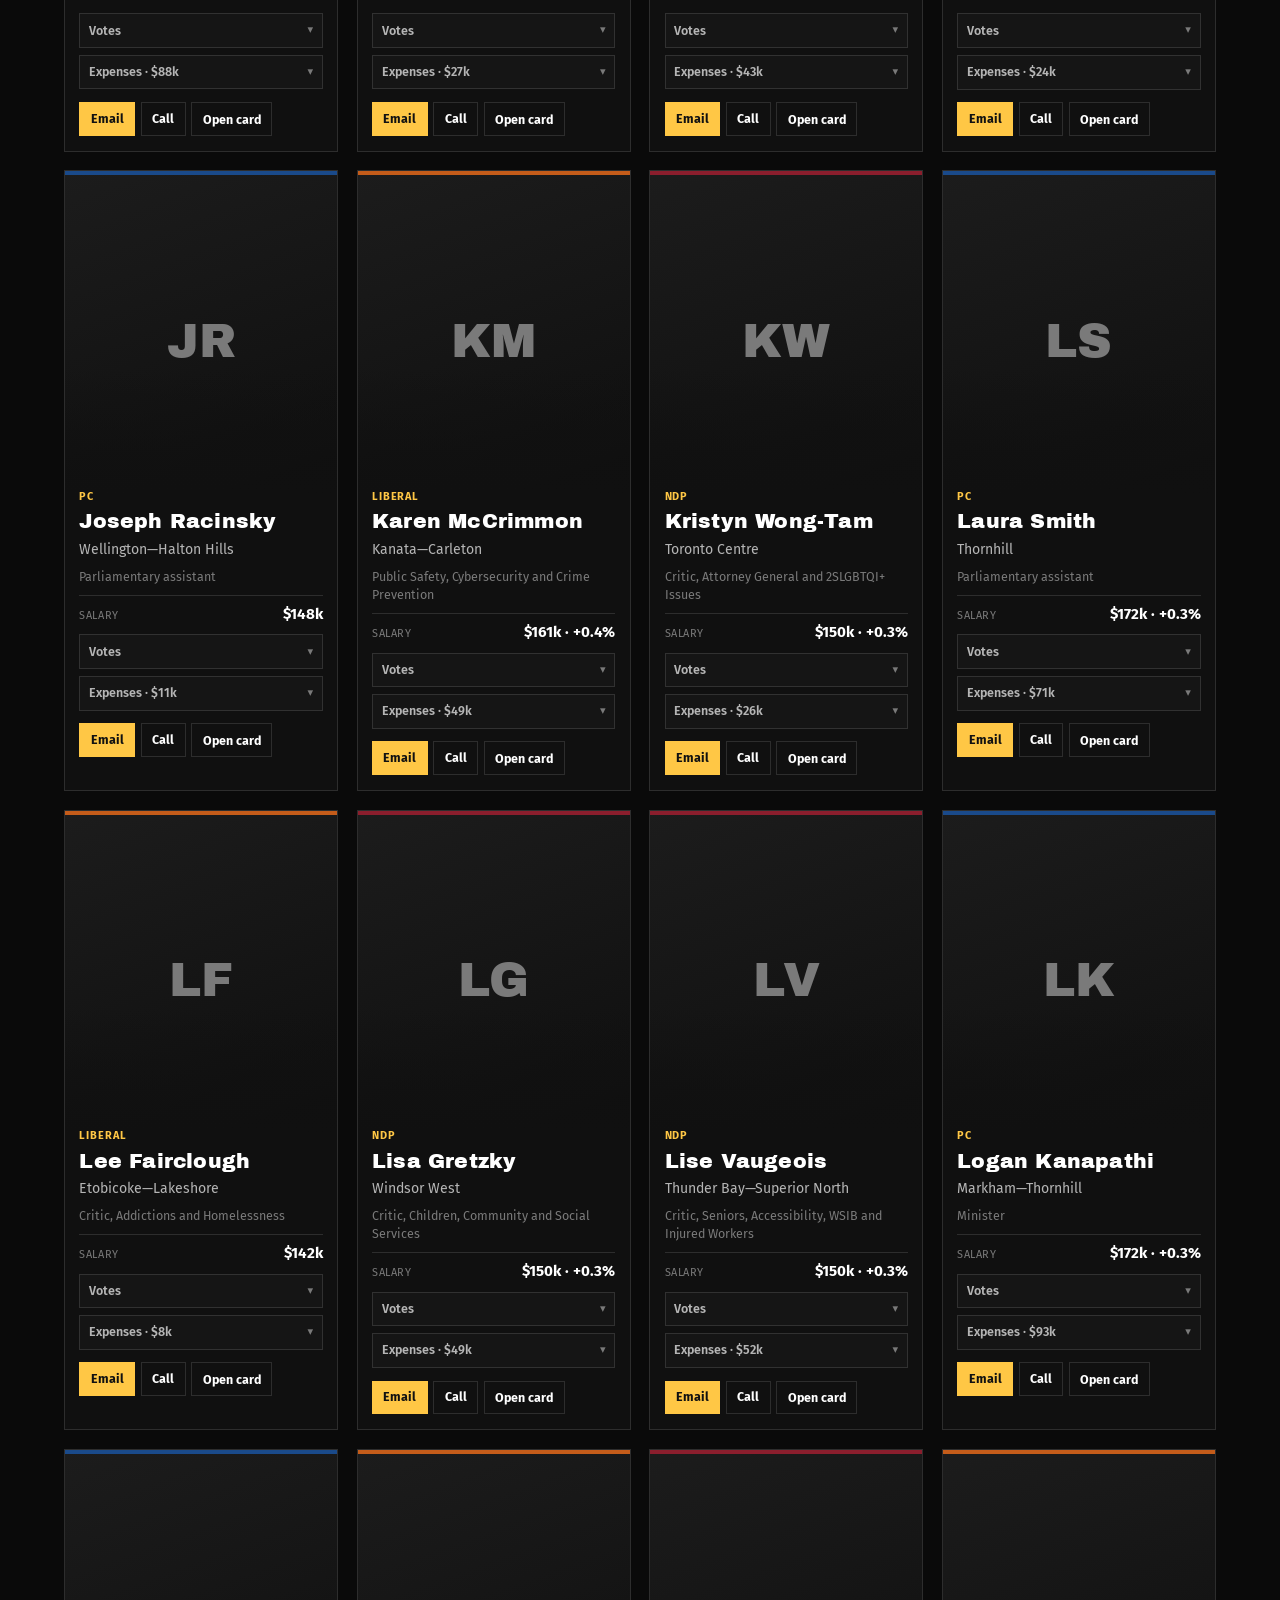
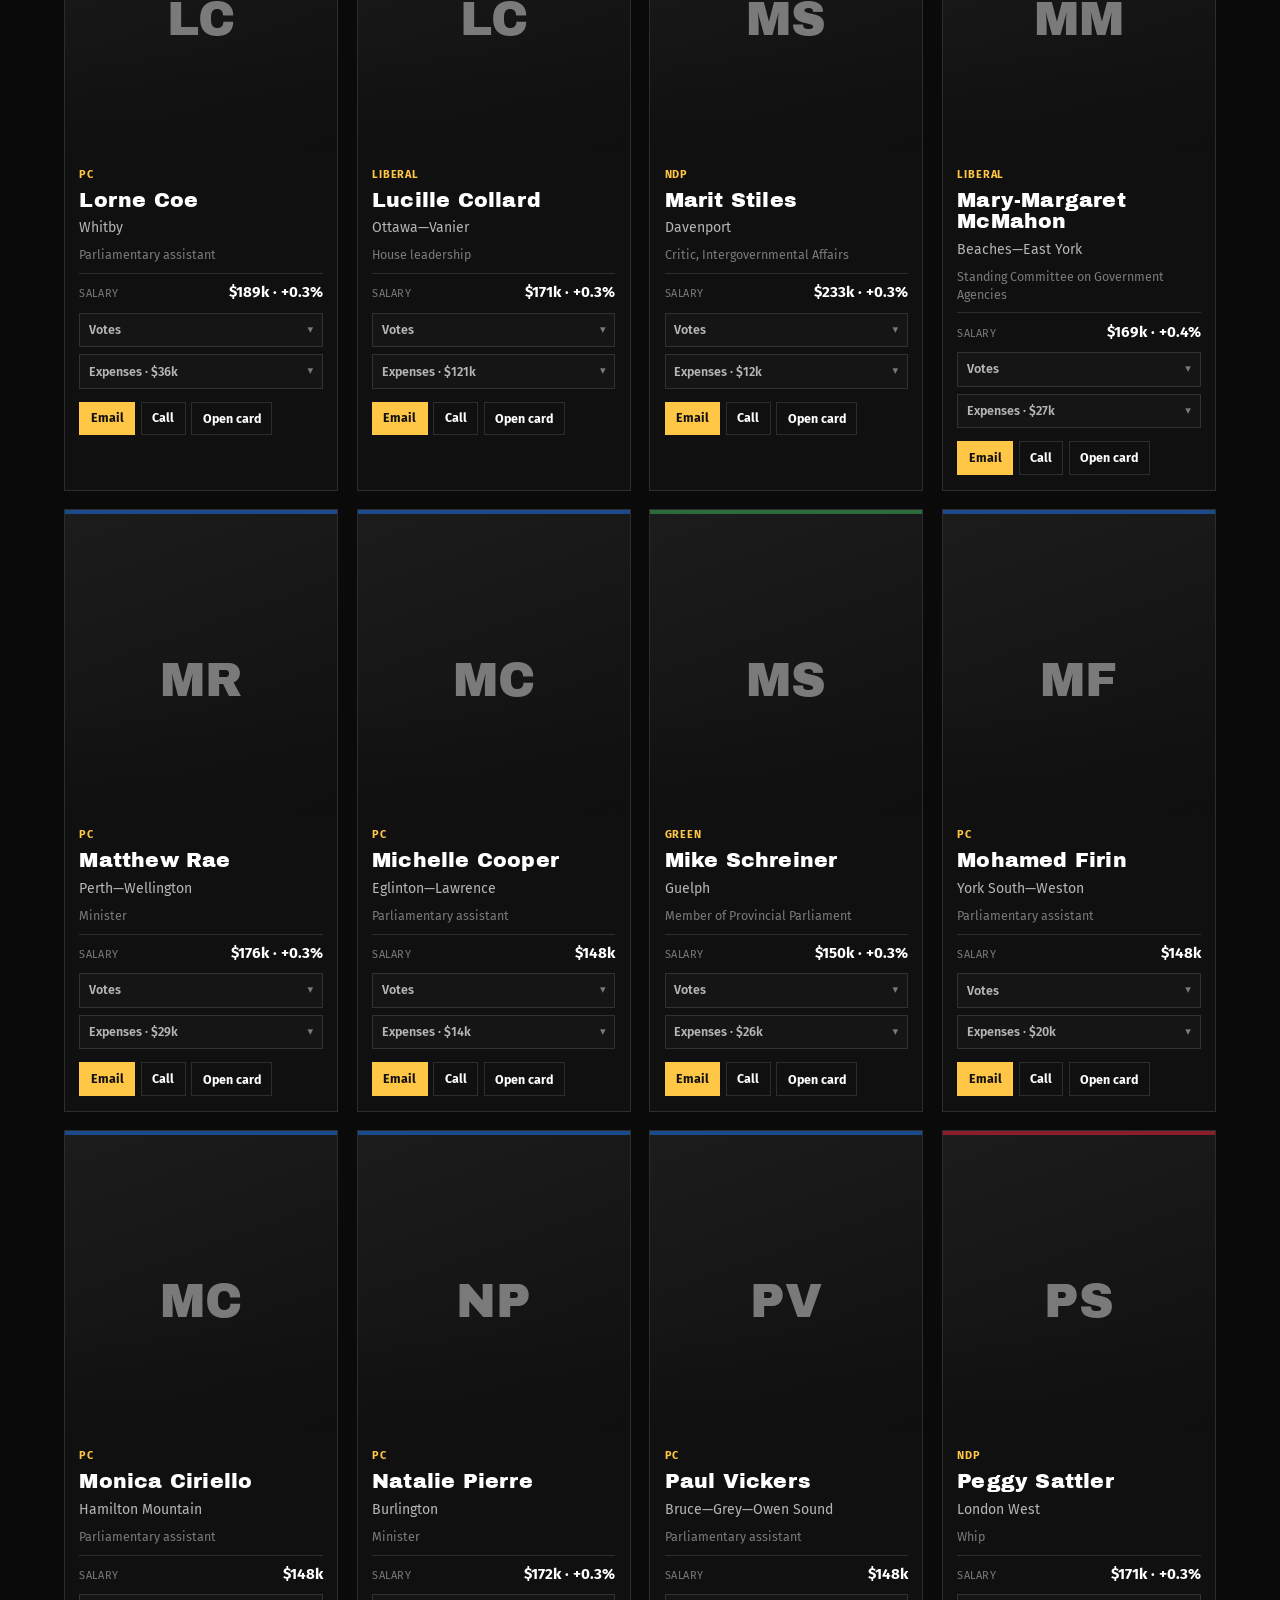
==== commit 3fcc6855: "Fix mobile Explore menu stacking over the Accountability hero. Keep the open panel above animated ti" ====
--- a/cards.html
+++ b/cards.html
@@ -9,7 +9,7 @@
   <link rel="preconnect" href="https://fonts.gstatic.com" crossorigin>
   <link href="https://fonts.googleapis.com/css2?family=Archivo+Black&family=Fira+Sans:wght@400;500;600;700&display=swap" rel="stylesheet">
   <link rel="stylesheet" href="cards.css?v=5">
-  <link rel="stylesheet" href="nav.css?v=1">
+  <link rel="stylesheet" href="nav.css?v=2">
 </head>
 <body>
   <header class="top">
--- a/nav.css
+++ b/nav.css
@@ -4,6 +4,9 @@
   align-items: center;
   gap: 0.65rem;
   margin-left: auto;
+  flex-shrink: 0;
+  position: relative;
+  z-index: 60;
 }
 .site-nav-menu {
   position: relative;
@@ -41,18 +44,19 @@
   position: absolute;
   right: 0;
   top: calc(100% + 0.35rem);
-  z-index: 50;
-  min-width: 15.5rem;
-  padding: 0.35rem;
-  background: #121212;
-  border: 1px solid rgba(255, 255, 255, 0.14);
-  box-shadow: 0 12px 32px rgba(0, 0, 0, 0.45);
+  z-index: 70;
+  width: min(16.5rem, calc(100vw - 1.5rem));
+  padding: 0.4rem;
+  background: #0e0e0e;
+  border: 1px solid rgba(255, 255, 255, 0.16);
+  box-shadow: 0 16px 40px rgba(0, 0, 0, 0.65);
 }
 .site-nav-panel a {
   display: block;
-  padding: 0.55rem 0.7rem;
-  font-size: 0.88rem;
+  padding: 0.65rem 0.75rem;
+  font-size: 0.92rem;
   font-weight: 600;
+  line-height: 1.25;
   text-decoration: none;
   color: #f0f0f0;
 }
@@ -63,9 +67,11 @@
 }
 .site-nav-panel .hint {
   display: block;
-  margin-top: 0.12rem;
-  font-size: 0.72rem;
+  margin-top: 0.15rem;
+  font-size: 0.7rem;
   font-weight: 500;
+  letter-spacing: 0.02em;
+  text-transform: none;
   color: #8a8a8a;
 }
 .site-wordmark {
@@ -78,3 +84,24 @@
   color: var(--yellow, #ffc745);
   text-decoration: none;
 }
+
+/*
+  Hero rise animations use transform, which creates stacking contexts.
+  Without an explicit z-index, later siblings (title, CTAs) paint over the open menu.
+*/
+.brand-row,
+.top-bar {
+  position: relative;
+  z-index: 40;
+}
+
+@media (max-width: 700px) {
+  .brand-row .brand-id span {
+    display: none;
+  }
+  .site-nav-panel {
+    right: 0;
+    left: auto;
+    width: min(17rem, calc(100vw - 1.25rem));
+  }
+}
